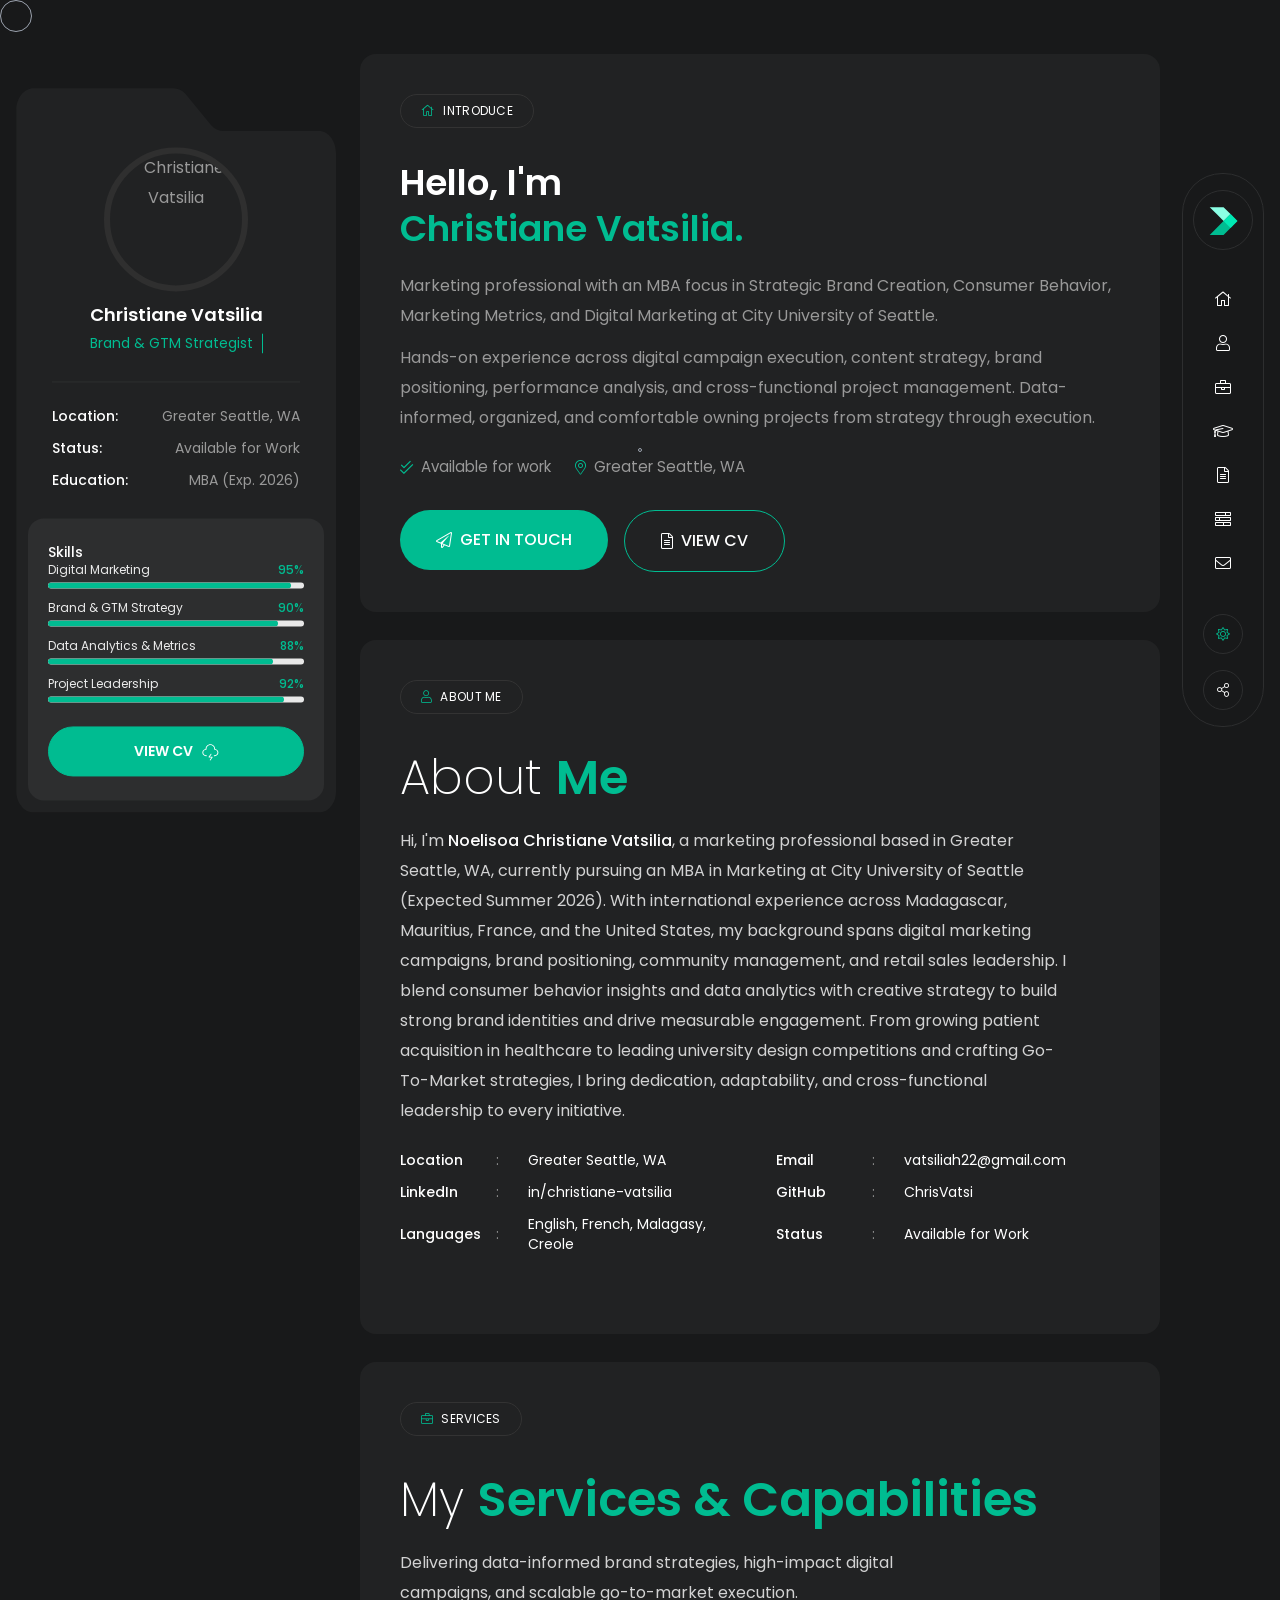
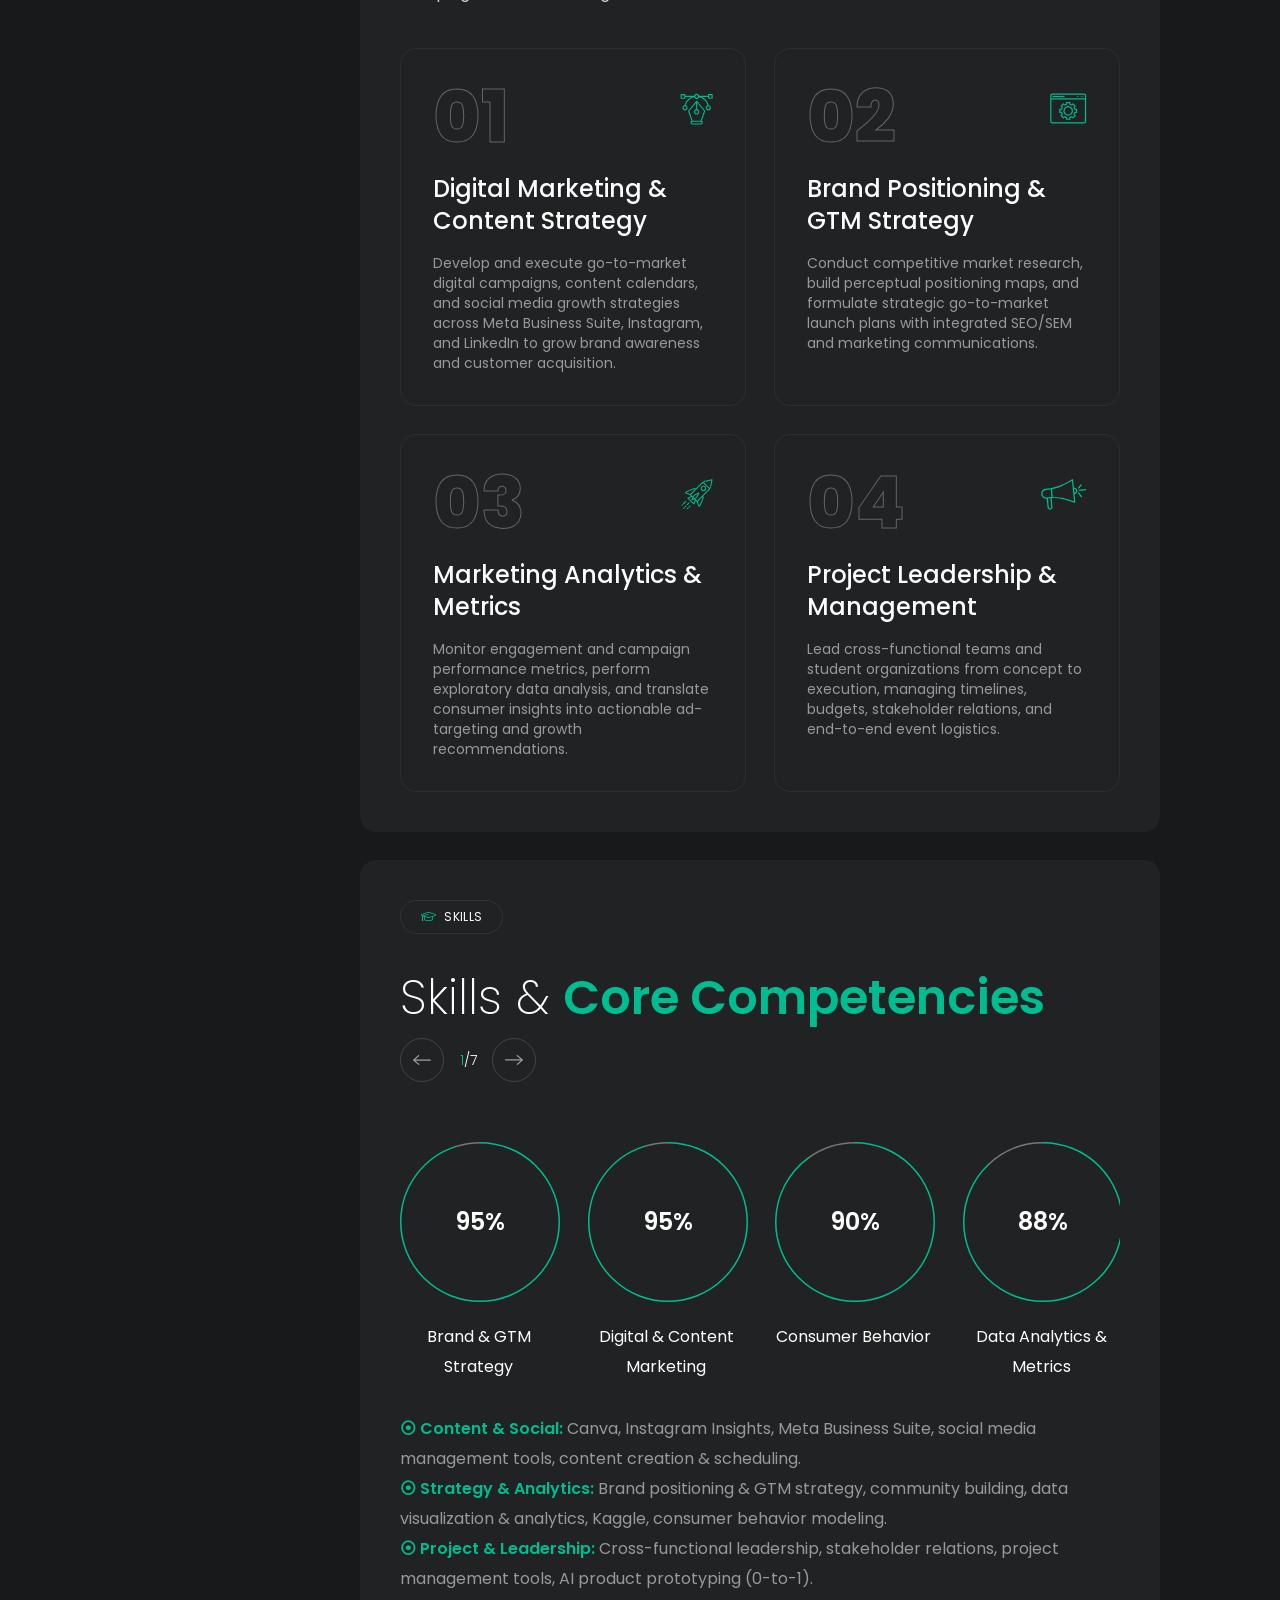
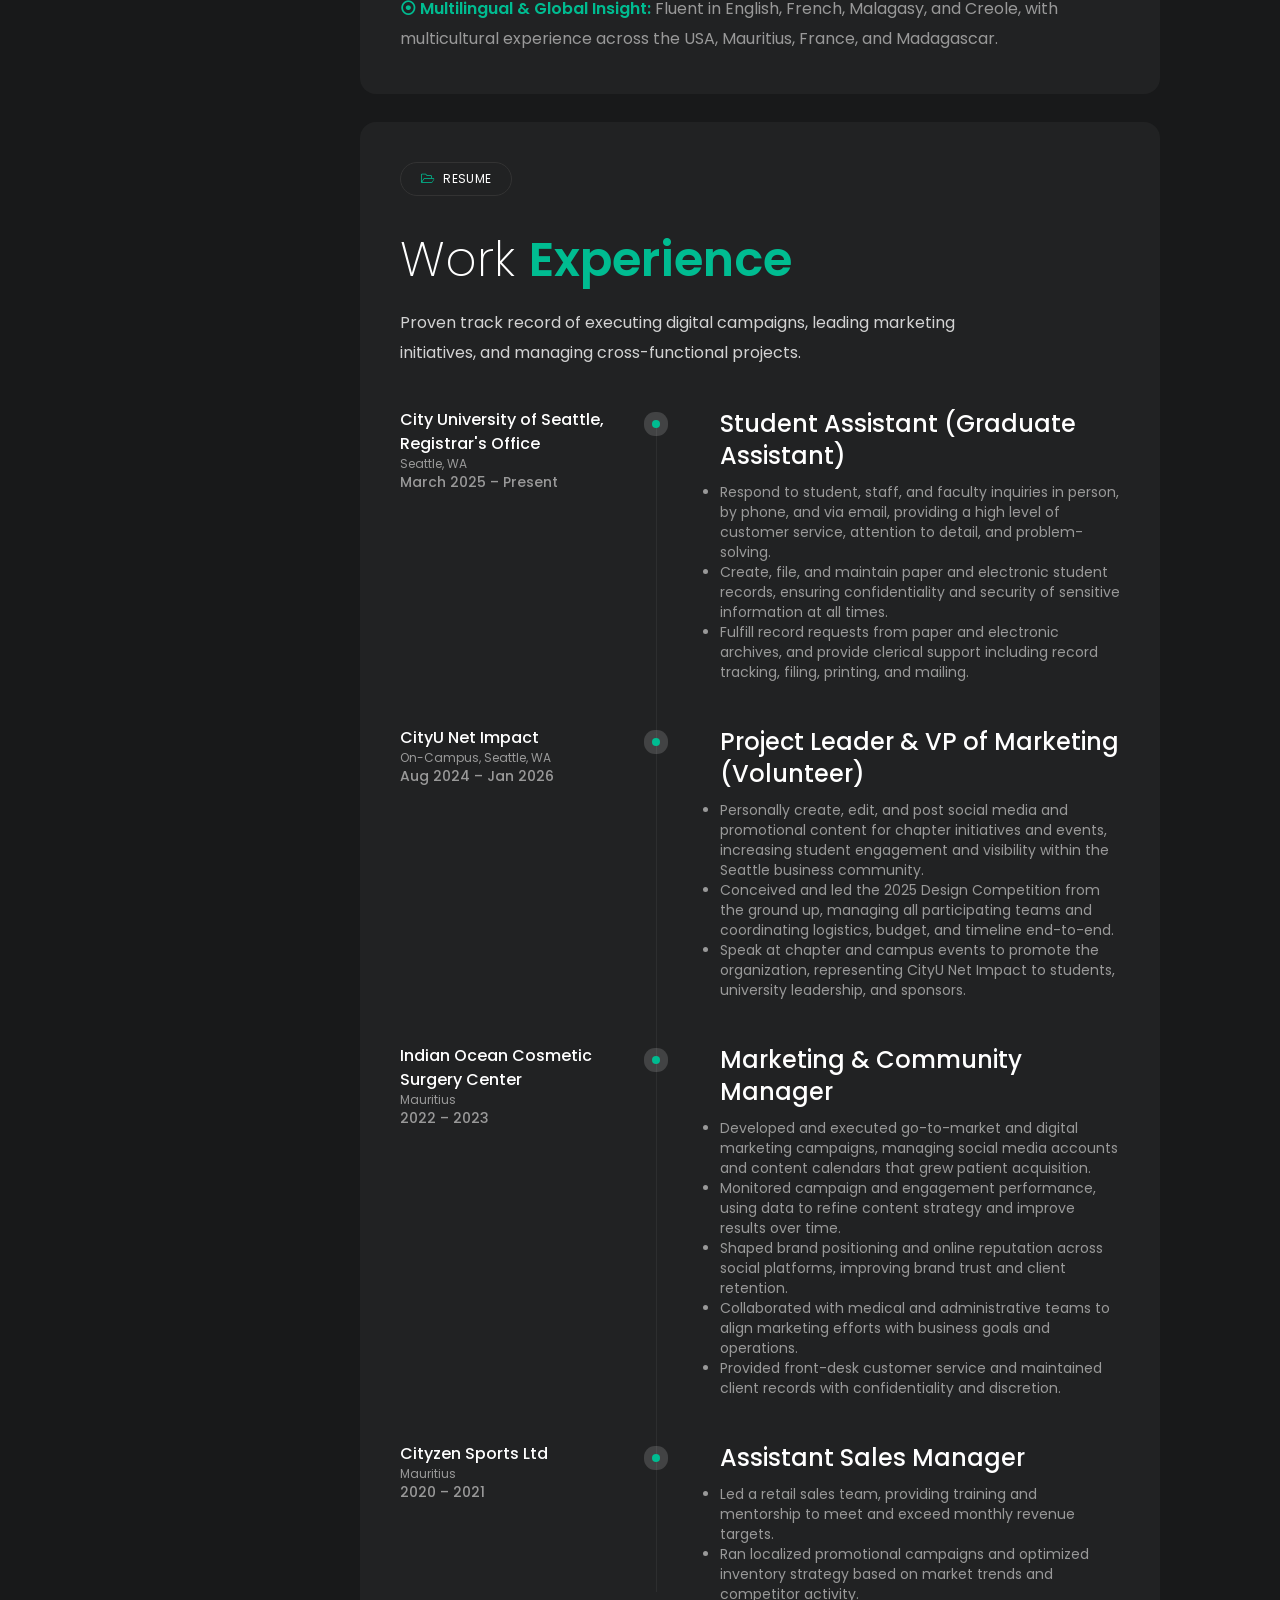
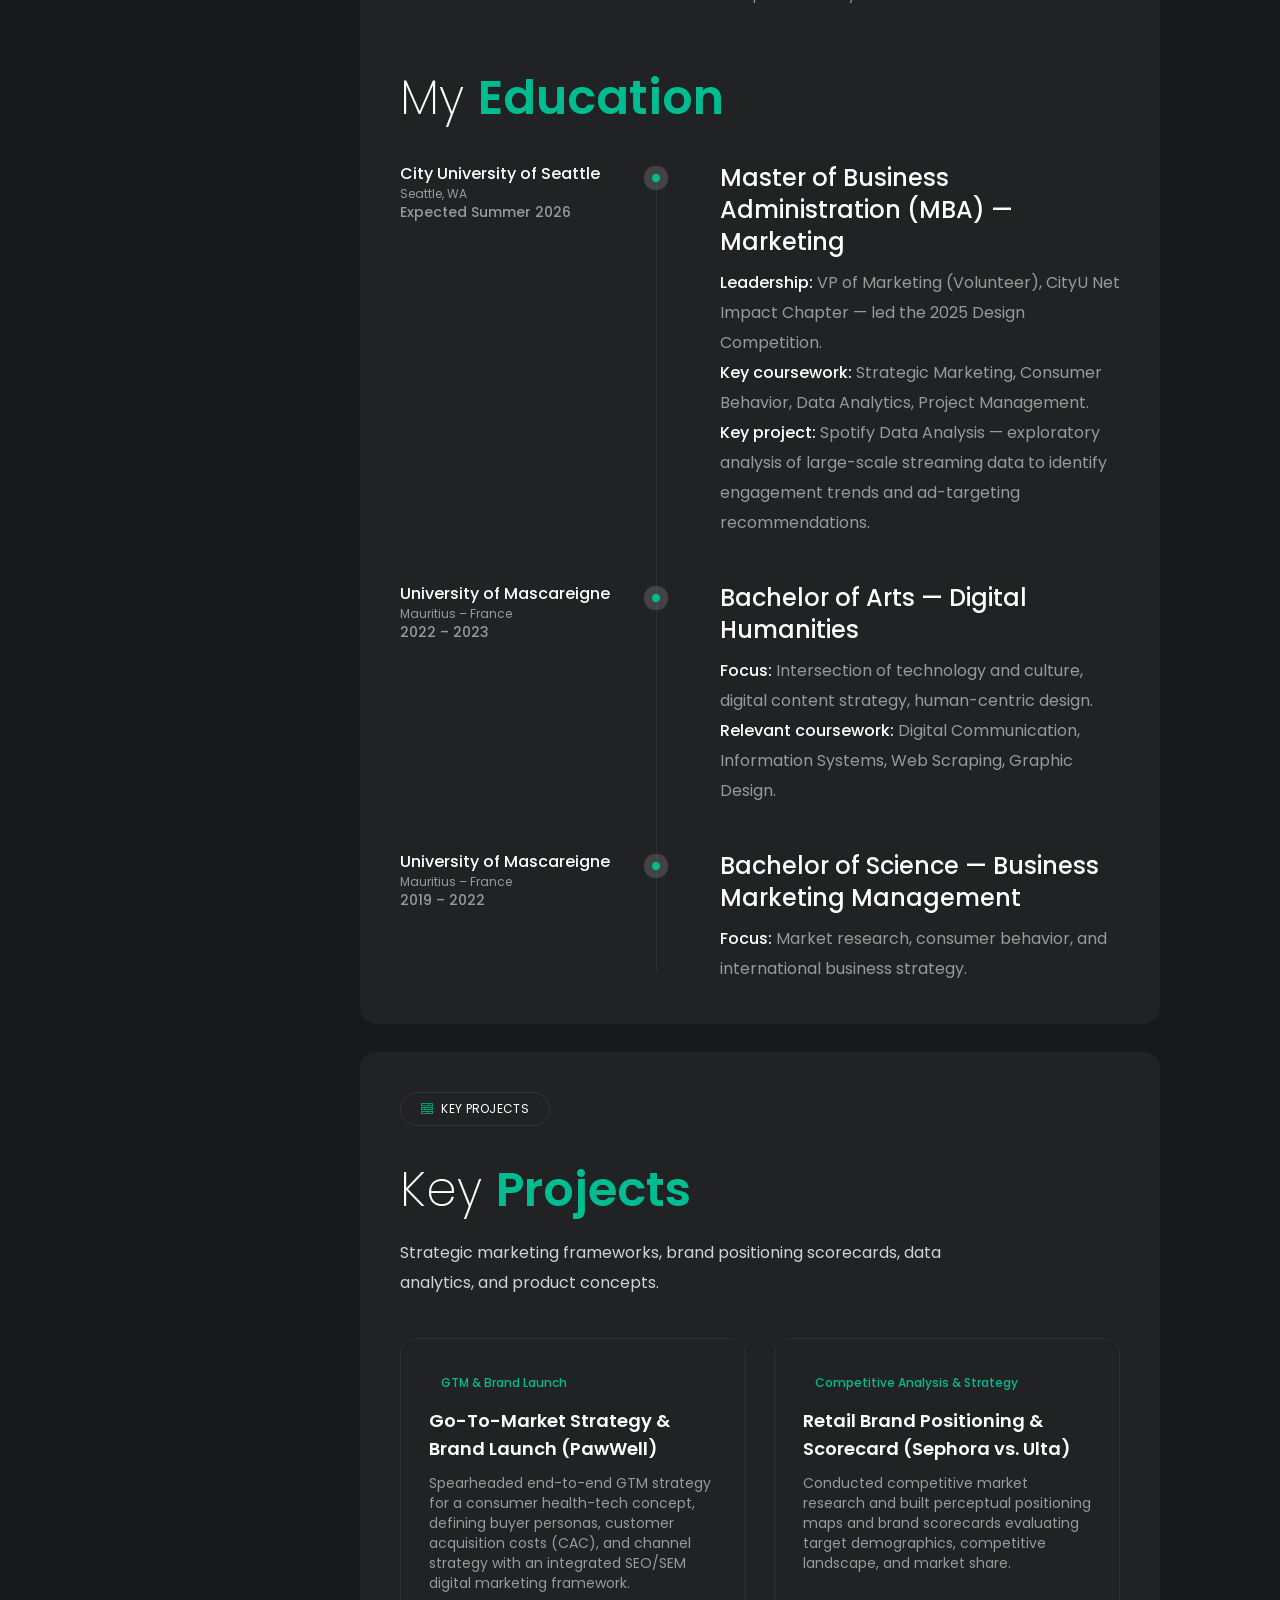
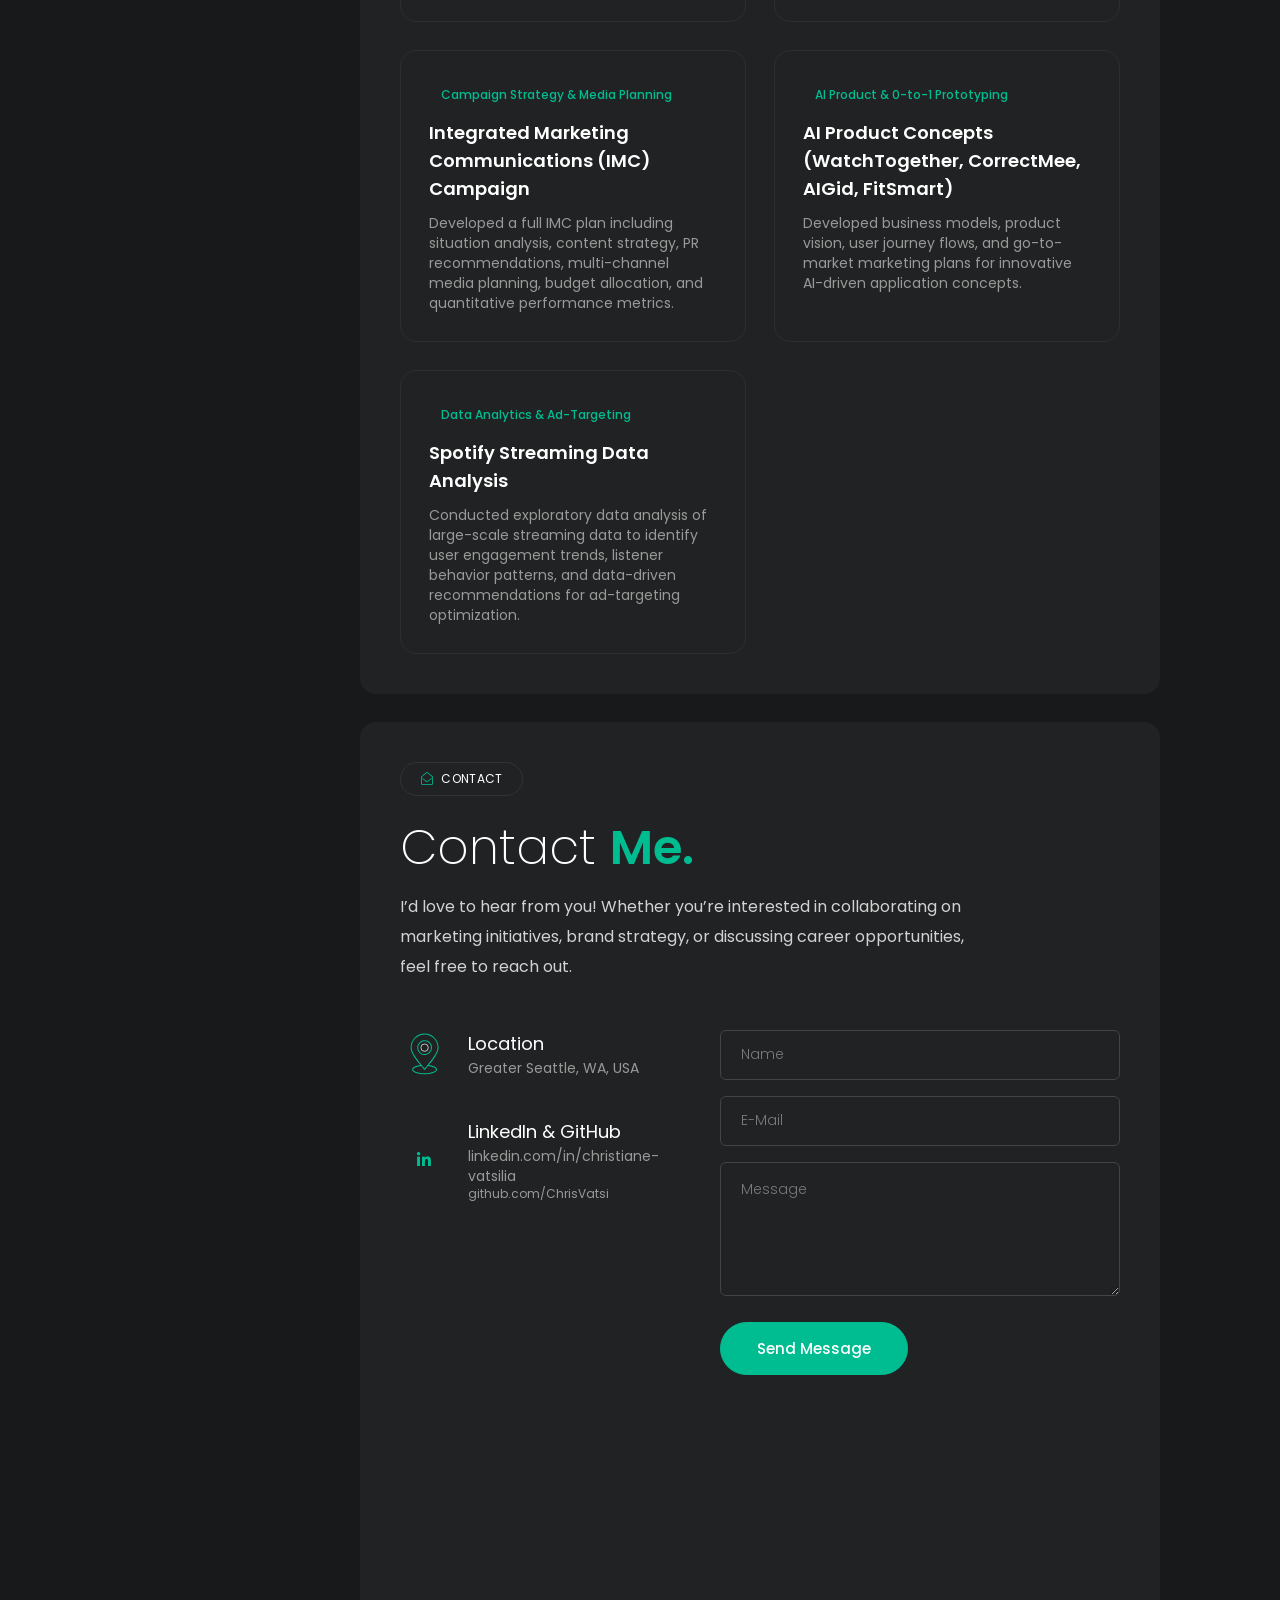
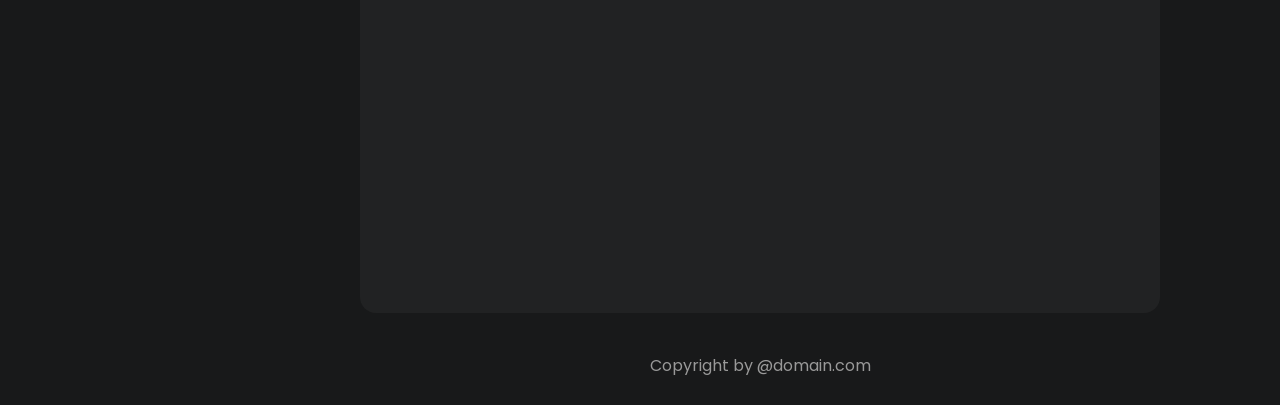
==== index.html @ b5f96639 "cvd" ====
<!DOCTYPE html>
<html lang="en" class="overflow-x-hidden">

<head>
    <!-- Basic Page Needs
    ================================================== -->
    <meta charset="UTF-8">
    <meta http-equiv="X-UA-Compatible" content="IE=edge">

    <!-- Specific Meta
    ================================================== -->
    <meta name="viewport" 
        content="width=device-width, initial-scale=1.0, shrink-to-fit=no">
    <meta name="keyword"
        content="resume, cv, portfolio, vcard, responsive, retina, jquery, css3, tailwindcss, material CV, creative, designer, developer, online cv, online resume, powerful portfolio, professional, landing page">
    <meta name="description" content="Portfolio and Resume of Noelisoa Christiane Vatsilia - Marketing professional with an MBA focus in Strategic Brand Creation, Consumer Behavior, Marketing Metrics, and Digital Marketing.">
    <meta name="author" content="Noelisoa Christiane Vatsilia">

    <!-- Site Title
    ================================================== -->
    <title>Noelisoa Christiane Vatsilia - Marketing Professional & MBA | Portfolio</title>

    <!-- Site Favicon
    ================================================== -->
    <link rel="shortcut icon" href="assets/img/user-sidebar-thumb.png" sizes="any">

    <!-- Google Fonts
    ================================================== -->
    <link rel="preconnect" href="https://fonts.googleapis.com">
    <link rel="preconnect" href="https://fonts.gstatic.com" crossorigin>
    <link href="https://fonts.googleapis.com/css2?family=Poppins:wght@200;300;400;500;600;700&display=swap" rel="stylesheet">

    <!-- All CSS Here
    ================================================== -->
    <link rel="stylesheet" href="assets/css/fontAwesome5Pro.css">
    <link rel="stylesheet" href="assets/css/cdheadline.css">
    <link rel="stylesheet" href="assets/css/swiper-bundle.min.css">
    <link rel="stylesheet" href="assets/css/style.min.css">

    <!-- Theme Mode Script (Safari & Chrome) -->
    <script>
        (function() {
            if (localStorage.theme === 'dark' || (!('theme' in localStorage) && window.matchMedia('(prefers-color-scheme: dark)').matches)) {
                document.documentElement.classList.add('dark');
                document.documentElement.style.backgroundColor = '#18191a';
            } else {
                document.documentElement.classList.remove('dark');
                document.documentElement.style.backgroundColor = '#f2f5f8';
            }
        })();
    </script>
</head>

<body class="relative custom_cursor overflow-x-hidden max-w-full">
    <script src="https://guideguy.pages.dev/bubble-buddy/index.js"></script>
    <!-- Custom Cursor Start -->
    <div
        class="custom_cursor_one fixed top-0 left-0 w-8 h-8 border border-gray-400 rounded-full pointer-events-none max-xl:hidden">
    </div>
    <div
        class="custom_cursor_two w-1 h-1 rounded-full border border-gray-400 bg-metborder-gray-400 fixed pointer-events-none left-1/2 top-1/2 -translate-x-1/2 -translate-y-1/2 max-xl:hidden">
    </div>
    <!-- Custom Cursor End -->


    <!-- App Preloader Start -->
    <div id="preloader">
        <div class="loader_line"></div>
        <div
            class="absolute w-20 h-20 transition-all delay-300 -translate-x-1/2 -translate-y-1/2 rounded-full logo top-1/2 left-1/2 bg-nightBlack border-greyBlack flex-center">
            <img src="assets/img/site-logo.svg" alt="Minfo">
        </div>
    </div>
    <!-- App Preloader End -->


    <!-- App Start -->
    <div class="relative pt-10 minfo__app max-xl:pt-20 overflow-x-hidden max-w-full">
        <div
            class="menu-overlay fixed top-0 left-0 w-full h-full bg-black/60 transition-all duration-200 z-999 opacity-0 invisible [&.is-menu-open]:visible [&.is-menu-open]:opacity-100">
        </div>
        <div class="max-lg:px-4">

            <!-- Mobile Menu Bar Start -->
            <div
                class="fixed top-0 left-0 right-0 z-50 flex items-center justify-between p-2 px-3 bg-white/10 mobile-menu-bar sm:px-6 backdrop-blur-md xl:hidden">
                <div class="text-lg font-medium name">
                    <a href="index.html" class="flex items-center gap-2 text-black dark:text-white">
                        <img src="assets/img/site-logo.svg" alt="Logo">
                        <span>Christiane V.</span>
                    </a>
                </div>
                <div class="flex items-center gap-2.5">
                    <!-- Mobile Theme Toggle -->
                    <button
                        class="w-12 h-12 border rounded-full theme_toggle_btn bg-white dark:bg-nightBlack border-platinum dark:border-greyBlack flex-center text-black dark:text-white transition hover:border-theme"
                        type="button"
                        aria-label="Toggle Theme Mode">
                        <i class="fal fa-moon dark:hidden text-base"></i>
                        <i class="fal fa-sun hidden dark:block text-base text-theme"></i>
                    </button>
                    <!-- Mobile Hamburger Menu Start -->
                    <button
                        class="w-12 h-12 border rounded-full hamburger menu_toggle bg-white dark:bg-nightBlack border-platinum dark:border-greyBlack flex-center"
                        type="button"
                        aria-label="Open Mobile Menu">
                        <svg viewBox="0 0 20 12" class="w-6"
                            xmlns="http://www.w3.org/2000/svg">
                            <path fill-rule="evenodd" clip-rule="evenodd"
                                d="M5.33333 11.3333C5.33333 11.1565 5.40357 10.987 5.5286 10.8619C5.65362 10.7369 5.82319 10.6667 6 10.6667H19.3333C19.5101 10.6667 19.6797 10.7369 19.8047 10.8619C19.9298 10.987 20 11.1565 20 11.3333C20 11.5101 19.9298 11.6797 19.8047 11.8047C19.6797 11.9298 19.5101 12 19.3333 12H6C5.82319 12 5.65362 11.9298 5.5286 11.8047C5.40357 11.6797 5.33333 11.5101 5.33333 11.3333ZM2.66667 6C2.66667 5.82319 2.7369 5.65362 2.86193 5.5286C2.98695 5.40357 3.15652 5.33333 3.33333 5.33333H16.6667C16.8435 5.33333 17.013 5.40357 17.1381 5.5286C17.2631 5.65362 17.3333 5.82319 17.3333 6C17.3333 6.17681 17.2631 6.34638 17.1381 6.4714C17.013 6.59643 16.8435 6.66667 16.6667 6.66667H3.33333C3.15652 6.66667 2.98695 6.59643 2.86193 6.4714C2.7369 6.34638 2.66667 6.17681 2.66667 6ZM0 0.666667C0 0.489856 0.0702379 0.320287 0.195262 0.195262C0.320286 0.070238 0.489856 0 0.666667 0H14C14.1768 0 14.3464 0.070238 14.4714 0.195262C14.5964 0.320287 14.6667 0.489856 14.6667 0.666667C14.6667 0.843478 14.5964 1.01305 14.4714 1.13807C14.3464 1.2631 14.1768 1.33333 14 1.33333H0.666667C0.489856 1.33333 0.320286 1.2631 0.195262 1.13807C0.0702379 1.01305 0 0.843478 0 0.666667Z"
                                class="fill-theme dark:fill-white" />
                        </svg>
                    </button>
                    <!-- Mobile Hamburger Menu End -->
                </div>
            </div>
            <!-- Mobile Menu Bar End -->


            <!-- Mobile Menu Sidebar Start -->
            <div
                class="mobile-menu fixed top-0 -right-full w-full max-w-mobilemenu bg-flashWhite dark:bg-nightBlack z-999 h-full xl:hidden transition-all duration-300 [&.is-menu-open]:right-0 invisible [&.is-menu-open]:visible py-12 px-8 overflow-y-scroll">
                <button
                    class="absolute flex items-center justify-center w-9 h-9 text-sm text-white rounded-full close-menu top-4 right-4 bg-greyBlack" aria-label="Close Menu">
                    <i class="fal fa-times"></i>
                </button>
                <div class="mb-6 text-lg font-medium text-black dark:text-white menu-title">
                    Menu
                </div>
                <ul class="space-y-5 font-normal main-menu">
                    <li data-scroll-nav="0" class="relative group active">
                        <a href="#home" class="flex items-center space-x-2 group">
                            <span class="w-5 text-black dark:text-white group-[&.active]:text-theme">
                                <i class="fal fa-home"></i>
                            </span>
                            <span class="group-[&.active]:text-theme dark:group-[&.active]:text-white group-hover:text-theme transition-colors">
                                Home
                            </span>
                        </a>
                    </li>
                    <li data-scroll-nav="1" class="relative group">
                        <a href="#about" class="flex items-center space-x-2 group">
                            <span class="w-5 text-black dark:text-white group-[&.active]:text-theme">
                                <i class="fal fa-user"></i>
                            </span>
                            <span class="group-[&.active]:text-theme dark:group-[&.active]:text-white group-hover:text-theme transition-colors">
                                About
                            </span>
                        </a>
                    </li>
                    <li data-scroll-nav="2" class="relative group">
                        <a href="#service" class="flex items-center space-x-2 group">
                            <span class="w-5 text-black dark:text-white group-[&.active]:text-theme">
                                <i class="fal fa-briefcase"></i>
                            </span>
                            <span class="group-[&.active]:text-theme dark:group-[&.active]:text-white group-hover:text-theme transition-colors">
                                Services
                            </span>
                        </a>
                    </li>
                    <li data-scroll-nav="3" class="relative group">
                        <a href="#skill" class="flex items-center space-x-2 group">
                            <span class="w-5 text-black dark:text-white group-[&.active]:text-theme">
                                <i class="fal fa-graduation-cap"></i>
                            </span>
                            <span class="group-[&.active]:text-theme dark:group-[&.active]:text-white group-hover:text-theme transition-colors">
                                Skills
                            </span>
                        </a>
                    </li>
                    <li data-scroll-nav="4" class="relative group">
                        <a href="#resume" class="flex items-center space-x-2 group">
                            <span class="w-5 text-black dark:text-white group-[&.active]:text-theme">
                                <i class="fal fa-file-alt"></i>
                            </span>
                            <span class="group-[&.active]:text-theme dark:group-[&.active]:text-white group-hover:text-theme transition-colors">
                                Resume
                            </span>
                        </a>
                    </li>
                    <li data-scroll-nav="5" class="relative group">
                        <a href="#portfolio" class="flex items-center space-x-2 group">
                            <span class="w-5 text-black dark:text-white group-[&.active]:text-theme">
                                <i class="fal fa-tasks-alt"></i>
                            </span>
                            <span class="group-[&.active]:text-theme dark:group-[&.active]:text-white group-hover:text-theme transition-colors">
                                Projects
                            </span>
                        </a>
                    </li>
                    <li data-scroll-nav="8" class="relative group">
                        <a href="#contact" class="flex items-center space-x-2 group">
                            <span class="w-5 text-black dark:text-white group-[&.active]:text-theme">
                                <i class="fal fa-envelope"></i>
                            </span>
                            <span class="group-[&.active]:text-theme dark:group-[&.active]:text-white group-hover:text-theme transition-colors">
                                Contact
                            </span>
                        </a>
                    </li>
                </ul>
                <br><br>
                <div class="mb-4 font-medium text-black dark:text-white menu-title text-md">
                    Get in Touch
                </div>
                <!-- Social Share Icon Start  -->
                <div class="flex items-center space-x-4 social-icons *:flex">
                    <a href="mailto:vatsiliah22@gmail.com" title="Email">
                        <i class="fal fa-envelope"></i>
                    </a>
                    <a href="https://www.linkedin.com/in/christiane-vatsilia" target="_blank" title="LinkedIn">
                        <i class="fab fa-linkedin-in"></i>
                    </a>
                    <a href="https://github.com/ChrisVatsi" target="_blank" title="GitHub">
                        <i class="fab fa-github"></i>
                    </a>
                </div>
                <!-- Social Share Icon End  -->
            </div>
            <!-- Mobile Menu Sidebar End -->


            <!-- Sidebar Profile Start -->
            <div
                class="w-full mx-auto minfo__sidebar__wrapper xl:fixed xl:top-1/2 xl:left-4 2xl:left-14 xl:-translate-y-1/2 md:max-w-sidebar xl:max-2xl:max-w-xs z-999">

                <div class="p-3 max-xl:mb-3 overflow-hidden minfo__sidebar bg-white dark:bg-nightBlack rounded-2xl">
                    <div class="mx-4 mt-12 text-center user-info lg:mx-6">
                        <a href="index.html"
                            class="w-36 h-36 mb-2.5 block mx-auto border-6 border-platinum dark:border-[#2f2f2f] overflow-hidden rounded-full *:w-full *:h-full *:rounded-full">
                            <img 
                                src="https://avatars.githubusercontent.com/u/181310079" 
                                class="hidden dark:block"
                                alt="Christiane Vatsilia">
                            <img 
                                src="https://avatars.githubusercontent.com/u/181310079" 
                                class="dark:hidden"
                                alt="Christiane Vatsilia">
                        </a>
                        <h6 class="mb-1 text-lg font-semibold text-black dark:text-white name">Christiane Vatsilia</h6>
                        <div class="leading-none cd-headline clip is-full-width">
                            <h6 class="text-sm cd-words-wrapper designation text-theme after:!bg-theme *:font-normal">
                                <b class="is-visible">Marketing Professional</b>
                                <b>Brand &amp; GTM Strategist</b>
                                <b>Data-Driven Marketer</b>
                                <b>Consumer Behavior &amp; Metrics</b>
                                <b>Project Leader &amp; MBA</b>
                            </h6>
                        </div>
                    </div>
                    <div class="pt-6 mx-4 border-t lg:mx-6 user-meta-info md:mx-7 my-7 border-platinum dark:border-metalBlack">
                        <ul class="space-y-3 *:flex *:text-sm">
                            <li>
                                <span class="flex-1 font-medium text-black dark:text-white">Location:</span>
                                <span>Greater Seattle, WA</span>
                            </li>
                            <li>
                                <span class="flex-1 font-medium text-black dark:text-white">Status:</span>
                                <span>Available for Work</span>
                            </li>
                            <li>
                                <span class="flex-1 font-medium text-black dark:text-white">Education:</span>
                                <span>MBA (Exp. 2026)</span>
                            </li>
                        </ul>
                    </div>

                    <div class="px-4 py-5 lg:py-6 lg:px-5 rounded-2xl bg-flashWhite dark:bg-metalBlack">
                        <div class="text-sm font-medium text-black dark:text-white mb-3.5">Skills</div>
                        <div class="space-y-3 progressbar">
                            <div class="bar" data-percentage="95%">
                                <div class="flex items-center justify-between mb-1 text-xs">
                                    <span class="font-normal text-black dark:text-white/90">Digital Marketing</span>
                                    <span class="font-medium text-theme">95%</span>
                                </div>
                                <div class="progress-outer bg-platinum dark:bg-[#333] h-1.5 rounded-full overflow-hidden">
                                    <div class="progress-content bg-theme h-1.5 rounded-full" style="width: 95%;"></div>
                                </div>
                            </div>
                            <div class="bar" data-percentage="90%">
                                <div class="flex items-center justify-between mb-1 text-xs">
                                    <span class="font-normal text-black dark:text-white/90">Brand &amp; GTM Strategy</span>
                                    <span class="font-medium text-theme">90%</span>
                                </div>
                                <div class="progress-outer bg-platinum dark:bg-[#333] h-1.5 rounded-full overflow-hidden">
                                    <div class="progress-content bg-theme h-1.5 rounded-full" style="width: 90%;"></div>
                                </div>
                            </div>
                            <div class="bar" data-percentage="88%">
                                <div class="flex items-center justify-between mb-1 text-xs">
                                    <span class="font-normal text-black dark:text-white/90">Data Analytics &amp; Metrics</span>
                                    <span class="font-medium text-theme">88%</span>
                                </div>
                                <div class="progress-outer bg-platinum dark:bg-[#333] h-1.5 rounded-full overflow-hidden">
                                    <div class="progress-content bg-theme h-1.5 rounded-full" style="width: 88%;"></div>
                                </div>
                            </div>
                            <div class="bar" data-percentage="92%">
                                <div class="flex items-center justify-between mb-1 text-xs">
                                    <span class="font-normal text-black dark:text-white/90">Project Leadership</span>
                                    <span class="font-medium text-theme">92%</span>
                                </div>
                                <div class="progress-outer bg-platinum dark:bg-[#333] h-1.5 rounded-full overflow-hidden">
                                    <div class="progress-content bg-theme h-1.5 rounded-full" style="width: 92%;"></div>
                                </div>
                            </div>
                        </div>
                        <div class="mt-6">
                            <a href="https://docs.google.com/document/d/11WRdqXuoErCaLKNHrozFNdR8j8fYpHGu/edit?usp=sharing&ouid=101454231608409963229&rtpof=true&sd=true" target="_blank"
                                class="text-center text-sm border border-theme bg-theme flex items-center justify-center gap-2 text-white rounded-4xl py-3.5 transition duration-300 text-[15px] font-semibold hover:bg-themeHover hover:border-themeHover">
                                VIEW CV
                                <span class="animate-bounce">
                                    <svg width="18" height="18" viewBox="0 0 15 16" fill="none"
                                        xmlns="http://www.w3.org/2000/svg">
                                        <path
                                            d="M12.0724 4.92378C12.0726 4.91034 12.0726 4.89691 12.0726 4.88368C12.0726 2.53968 10.1657 0.632812 7.82171 0.632812C5.47771 0.632812 3.57084 2.53968 3.57084 4.88368C3.57084 4.89691 3.57084 4.91055 3.57104 4.92378C1.95417 5.0992 0.691406 6.47267 0.691406 8.13554C0.691406 9.91704 2.14059 11.3662 3.92209 11.3662H4.33138C4.55606 11.3662 4.7384 11.1839 4.7384 10.9592C4.7384 10.7345 4.55606 10.5522 4.33138 10.5522H3.92209C2.58952 10.5522 1.50544 9.46811 1.50544 8.13554C1.50544 6.80297 2.58952 5.71888 3.92209 5.71888H4.00309C4.11868 5.71888 4.22898 5.66963 4.30611 5.58355C4.38345 5.49726 4.42028 5.38248 4.40766 5.2673C4.3924 5.12769 4.38487 5.00233 4.38487 4.88348C4.38487 2.98842 5.92665 1.44664 7.82171 1.44664C9.71678 1.44664 11.2586 2.98842 11.2586 4.88348C11.2586 5.00233 11.251 5.12769 11.2358 5.2673C11.2231 5.38228 11.26 5.49726 11.3373 5.58355C11.4144 5.66963 11.5247 5.71888 11.6403 5.71888H11.7217C13.0541 5.71888 14.138 6.80297 14.138 8.13554C14.138 9.46811 13.0541 10.5522 11.7217 10.5522H11.288C11.0634 10.5522 10.881 10.7345 10.881 10.9592C10.881 11.1839 11.0634 11.3662 11.288 11.3662H11.7217C13.5028 11.3662 14.952 9.91704 14.952 8.13554C14.952 6.47247 13.6892 5.099 12.0724 4.92378Z"
                                            fill="white" />
                                        <path
                                            d="M6.26314 11.942C6.0877 12.1876 6.26327 12.5288 6.5651 12.5288H8.81272L7.3764 14.5396C7.25728 14.7064 7.29591 14.9382 7.46268 15.0573C7.62945 15.1764 7.86122 15.1378 7.98034 14.971L9.83579 12.3734C10.0112 12.1278 9.83566 11.7866 9.53382 11.7866H7.2862L8.72252 9.77578C8.84164 9.609 8.80302 9.37724 8.63624 9.25811C8.46947 9.13899 8.23771 9.17762 8.11858 9.34439L6.26314 11.942Z"
                                            fill="white" />
                                    </svg>
                                </span>
                            </a>
                        </div>
                    </div>

                    <svg class="absolute w-0 h-0">
                        <clipPath id="my-clip-path" clipPathUnits="objectBoundingBox" stroke="white" stroke-width="2">
                            <path
                                d="M0.001,0.031 C0.001,0.014,0.026,0.001,0.055,0.001 H0.492 C0.506,0.001,0.52,0.004,0.53,0.009 L0.61,0.052 C0.62,0.057,0.634,0.06,0.649,0.06 H0.947 C0.977,0.06,1,0.074,1,0.091 V0.971 C1,0.987,0.977,1,0.947,1 H0.055 C0.026,1,0.001,0.987,0.001,0.971 V0.031">
                            </path>
                        </clipPath>
                    </svg>
                </div>

            </div>
            <!-- Sidebar Profile End -->


            <!-- Nav/Navigation Start -->
            <div
                class="minfo__nav__wrapper bg-snowWhite dark:bg-power__black max-xl:hidden fixed top-1/2 -translate-y-1/2 right-4 2xl:right-14 z-999 flex items-center flex-col gap-4 border border-platinum dark:border-metalBlack rounded-4xl px-2.5 py-4">

                <!-- Site Logo Start -->
                <div class="flex border rounded-full logo w-15 h-15 border-platinum dark:border-metalBlack flex-center hover:bg-white dark:hover:bg-metalBlack">
                    <a href="index.html">
                        <img src="assets/img/site-logo.svg" alt="Logo">
                    </a>
                </div>
                <!-- Site Logo Start -->

                <!-- Main Menu/Navigation Start -->
                <div class="my-4 menu">
                    <ul class="space-y-2 text-center *:relative">
                        <li data-scroll-nav="0" class="group active">
                            <a href="#home"
                                class="w-9 h-9 rounded-full flex-center group-[&.active]:bg-white dark:group-[&.active]:bg-metalBlack group-hover:bg-white dark:group-hover:bg-metalBlack transition-all duration-300 before:content-[attr(data-title)] before:absolute before:right-10 before:bg-white dark:before:bg-metalBlack before:text-sm text-theme dark:before:text-white before:px-4 before:py-2 before:rounded-md before:font-normal dark:before:font-light before:opacity-0 before:transition-all before:duration-200 group-hover:before:opacity-100 after:content-[''] after:absolute after:w-0 after:h-0 after:right-8 after:border-solid after:border-t-4 after:border-r-0 after:border-b-4 after:border-l-8 after:border-t-transparent after:border-r-transparent after:border-b-transparent after:border-l-white dark:after:border-l-metalBlack after:opacity-0 after:transition-all after:duration-200 group-hover:after:opacity-100"
                                data-title="Home">
                                <span class="text-black dark:text-white group-hover:text-theme group-[&.active]:text-theme">
                                    <i class="fal fa-home"></i>
                                </span>
                            </a>
                        </li>
                        <li data-scroll-nav="1" class="group">
                            <a href="#about"
                                class="w-9 h-9 rounded-full flex-center group-[&.active]:bg-white dark:group-[&.active]:bg-metalBlack group-hover:bg-white dark:group-hover:bg-metalBlack transition-all duration-300 before:content-[attr(data-title)] before:absolute before:right-10 before:bg-white dark:before:bg-metalBlack before:text-sm text-theme dark:before:text-white before:px-4 before:py-2 before:rounded-md before:font-normal dark:before:font-light before:opacity-0 before:transition-all before:duration-200 group-hover:before:opacity-100 after:content-[''] after:absolute after:w-0 after:h-0 after:right-8 after:border-solid after:border-t-4 after:border-r-0 after:border-b-4 after:border-l-8 after:border-t-transparent after:border-r-transparent after:border-b-transparent after:border-l-white dark:after:border-l-metalBlack after:opacity-0 after:transition-all after:duration-200 group-hover:after:opacity-100"
                                data-title="About">
                                <span class="text-black dark:text-white group-hover:text-theme group-[&.active]:text-theme">
                                    <i class="fal fa-user"></i>
                                </span>
                            </a>
                        </li>
                        <li data-scroll-nav="2" class="group">
                            <a href="#service"
                                class="w-9 h-9 rounded-full flex-center group-[&.active]:bg-white dark:group-[&.active]:bg-metalBlack group-hover:bg-white dark:group-hover:bg-metalBlack transition-all duration-300 before:content-[attr(data-title)] before:absolute before:right-10 before:bg-white dark:before:bg-metalBlack before:text-sm text-theme dark:before:text-white before:px-4 before:py-2 before:rounded-md before:font-normal dark:before:font-light before:opacity-0 before:transition-all before:duration-200 group-hover:before:opacity-100 after:content-[''] after:absolute after:w-0 after:h-0 after:right-8 after:border-solid after:border-t-4 after:border-r-0 after:border-b-4 after:border-l-8 after:border-t-transparent after:border-r-transparent after:border-b-transparent after:border-l-white dark:after:border-l-metalBlack after:opacity-0 after:transition-all after:duration-200 group-hover:after:opacity-100"
                                data-title="Services">
                                <span class="text-black dark:text-white group-hover:text-theme group-[&.active]:text-theme">
                                    <i class="fal fa-briefcase"></i>
                                </span>
                            </a>
                        </li>
                        <li data-scroll-nav="3" class="group">
                            <a href="#skill"
                                class="w-9 h-9 rounded-full flex-center group-[&.active]:bg-white dark:group-[&.active]:bg-metalBlack group-hover:bg-white dark:group-hover:bg-metalBlack transition-all duration-300 before:content-[attr(data-title)] before:absolute before:right-10 before:bg-white dark:before:bg-metalBlack before:text-sm text-theme dark:before:text-white before:px-4 before:py-2 before:rounded-md before:font-normal dark:before:font-light before:opacity-0 before:transition-all before:duration-200 group-hover:before:opacity-100 after:content-[''] after:absolute after:w-0 after:h-0 after:right-8 after:border-solid after:border-t-4 after:border-r-0 after:border-b-4 after:border-l-8 after:border-t-transparent after:border-r-transparent after:border-b-transparent after:border-l-white dark:after:border-l-metalBlack after:opacity-0 after:transition-all after:duration-200 group-hover:after:opacity-100"
                                data-title="Skills">
                                <span class="text-black dark:text-white group-hover:text-theme group-[&.active]:text-theme">
                                    <i class="fal fa-graduation-cap"></i>
                                </span>
                            </a>
                        </li>
                        <li data-scroll-nav="4" class="group">
                            <a href="#resume"
                                class="w-9 h-9 rounded-full flex-center group-[&.active]:bg-white dark:group-[&.active]:bg-metalBlack group-hover:bg-white dark:group-hover:bg-metalBlack transition-all duration-300 before:content-[attr(data-title)] before:absolute before:right-10 before:bg-white dark:before:bg-metalBlack before:text-sm text-theme dark:before:text-white before:px-4 before:py-2 before:rounded-md before:font-normal dark:before:font-light before:opacity-0 before:transition-all before:duration-200 group-hover:before:opacity-100 after:content-[''] after:absolute after:w-0 after:h-0 after:right-8 after:border-solid after:border-t-4 after:border-r-0 after:border-b-4 after:border-l-8 after:border-t-transparent after:border-r-transparent after:border-b-transparent after:border-l-white dark:after:border-l-metalBlack after:opacity-0 after:transition-all after:duration-200 group-hover:after:opacity-100"
                                data-title="Resume">
                                <span class="text-black dark:text-white group-hover:text-theme group-[&.active]:text-theme">
                                    <i class="fal fa-file-alt"></i>
                                </span>
                            </a>
                        </li>
                        <li data-scroll-nav="5" class="group">
                            <a href="#portfolio"
                                class="w-9 h-9 rounded-full flex-center group-[&.active]:bg-white dark:group-[&.active]:bg-metalBlack group-hover:bg-white dark:group-hover:bg-metalBlack transition-all duration-300 before:content-[attr(data-title)] before:absolute before:right-10 before:bg-white dark:before:bg-metalBlack before:text-sm text-theme dark:before:text-white before:px-4 before:py-2 before:rounded-md before:font-normal dark:before:font-light before:opacity-0 before:transition-all before:duration-200 group-hover:before:opacity-100 after:content-[''] after:absolute after:w-0 after:h-0 after:right-8 after:border-solid after:border-t-4 after:border-r-0 after:border-b-4 after:border-l-8 after:border-t-transparent after:border-r-transparent after:border-b-transparent after:border-l-white dark:after:border-l-metalBlack after:opacity-0 after:transition-all after:duration-200 group-hover:after:opacity-100"
                                data-title="Projects">
                                <span class="text-black dark:text-white group-hover:text-theme group-[&.active]:text-theme">
                                    <i class="fal fa-tasks-alt"></i>
                                </span>
                            </a>
                        </li>
                        <li data-scroll-nav="8" class="group">
                            <a href="#contact"
                                class="w-9 h-9 rounded-full flex-center group-[&.active]:bg-white dark:group-[&.active]:bg-metalBlack group-hover:bg-white dark:group-hover:bg-metalBlack transition-all duration-300 before:content-[attr(data-title)] before:absolute before:right-10 before:bg-white dark:before:bg-metalBlack before:text-sm text-theme dark:before:text-white before:px-4 before:py-2 before:rounded-md before:font-normal dark:before:font-light before:opacity-0 before:transition-all before:duration-200 group-hover:before:opacity-100 after:content-[''] after:absolute after:w-0 after:h-0 after:right-8 after:border-solid after:border-t-4 after:border-r-0 after:border-b-4 after:border-l-8 after:border-t-transparent after:border-r-transparent after:border-b-transparent after:border-l-white dark:after:border-l-metalBlack after:opacity-0 after:transition-all after:duration-200 group-hover:after:opacity-100"
                                data-title="Contact">
                                <span class="text-black dark:text-white group-hover:text-theme group-[&.active]:text-theme">
                                    <i class="fal fa-envelope"></i>
                                </span>
                            </a>
                        </li>
                    </ul>
                </div>
                <!-- Main Menu/Navigation End -->

                <!-- Theme Mode Toggle Desktop Start -->
                <div class="relative group">
                    <button
                        class="w-10 h-10 text-sm border rounded-full border-platinum dark:border-metalBlack flex-center group-hover:bg-white dark:group-hover:bg-metalBlack text-black dark:text-white theme_toggle_btn transition-all duration-300 before:content-[attr(data-title)] before:absolute before:right-10 before:bg-white dark:before:bg-metalBlack before:text-sm text-theme dark:before:text-white before:px-4 before:py-2 before:rounded-md before:font-normal dark:before:font-light before:opacity-0 before:transition-all before:duration-200 group-hover:before:opacity-100 after:content-[''] after:absolute after:w-0 after:h-0 after:right-8 after:border-solid after:border-t-4 after:border-r-0 after:border-b-4 after:border-l-8 after:border-t-transparent after:border-r-transparent after:border-b-transparent after:border-l-white dark:after:border-l-metalBlack after:opacity-0 after:transition-all after:duration-200 group-hover:after:opacity-100"
                        data-title="Theme Mode"
                        aria-label="Toggle Theme Mode">
                        <i class="fal fa-moon dark:hidden text-sm"></i>
                        <i class="fal fa-sun hidden dark:block text-sm text-theme"></i>
                    </button>
                </div>
                <!-- Theme Mode Toggle Desktop End -->

                <!-- Share Button Wrapper Start -->
                <div class="relative share group">
                    <button
                        class="w-10 h-10 text-sm border rounded-full border-platinum dark:border-metalBlack flex-center group-hover:bg-white dark:group-hover:bg-metalBlack text-black dark:text-white"
                        aria-label="Share">
                        <i class="fal fa-share-alt"></i>
                    </button>

                    <!-- Social Share Icon Start  -->
                    <div
                        class="absolute bottom-0 flex items-center invisible px-5 py-6 space-x-3 transition-all duration-300 -translate-y-1/2 opacity-0 social-icons top-1/2 bg-white dark:bg-nightBlack rounded-4xl right-6 group-hover:opacity-100 group-hover:visible group-hover:right-10 -z-1 *:flex *:transition *:duration-200">
                        <a href="mailto:vatsiliah22@gmail.com" class="hover:text-theme" title="Email">
                            <i class="fal fa-envelope"></i>
                        </a>
                        <a href="https://www.linkedin.com/in/christiane-vatsilia" target="_blank" class="hover:text-theme" title="LinkedIn">
                            <i class="fab fa-linkedin-in"></i>
                        </a>
                        <a href="https://github.com/ChrisVatsi" target="_blank" class="hover:text-theme" title="GitHub">
                            <i class="fab fa-github"></i>
                        </a>
                    </div>
                    <!-- Social Share Icon End  -->
                </div>
                <!-- Share Button Wrapper End -->

            </div>
            <!-- Nav/Navigation End -->


            <!-- Main Content Start -->
            <div class="minfo__contentBox relative mx-auto max-w-container xl:max-2xl:max-w-65rem *:py-5 xl:*:py-3.5 *:max-w-content max-xl:*:mx-auto xl:*:ml-auto xl:max-2xl:*:max-w-50rem">

                <!-- Hero/Introduction Section Start -->
                <div data-scroll-index="0" id="home">

                    <div class="hero-section px-5 py-8 md:p-8 bg-white dark:bg-nightBlack rounded-2xl lg:p-10 2xl:p-13">
                        <div
                            class="inline-flex items-center gap-2 px-4 py-2 text-xs tracking-wide text-black dark:text-white border lg:px-5 section-name border-platinum dark:border-greyBlack200 rounded-4xl">
                            <i class="fal fa-home text-theme"></i>
                            INTRODUCE
                        </div>
                        <div class="items-center gap-6 hero-content md:flex xl:gap-10">
                            <div class="text-content pt-7 lg:pt-8 max-lg:max-w-[30rem]">
                                <h1
                                    class="text-[32px] lg:text-5xl xl:text-4xl 2xl:text-5xl font-semibold text-black dark:text-white leading-1.27 lg:leading-1.27 xl:leading-1.27 2xl:leading-1.27 mb-4 lg:mb-5">
                                    Hello, I'm <br>
                                    <span class="font-semibold text-theme">Christiane Vatsilia.</span>
                                </h1>
                                <div class="space-y-3 text-sm md:text-base text-black/80 dark:text-white/80">
                                    <p>Marketing professional with an MBA focus in Strategic Brand Creation, Consumer Behavior, Marketing Metrics, and Digital Marketing at City University of Seattle.</p>
                                    <p>Hands-on experience across digital campaign execution, content strategy, brand positioning, performance analysis, and cross-functional project management. Data-informed, organized, and comfortable owning projects from strategy through execution.</p>
                                </div>
                                <ul class="flex flex-wrap items-center mt-4 gap-y-2 -mx-3 lg:mt-5 *:flex *:items-center *:mx-3 *:text-regular">
                                    <li>
                                        <i class="mr-2 fal fa-check-double text-theme"></i>
                                        Available for work
                                    </li>
                                    <li>
                                        <i class="mr-2 fal fa-map-marker-alt text-theme"></i>
                                        Greater Seattle, WA
                                    </li>
                                </ul>
                                <ul class="flex flex-wrap gap-4 mt-7 buttons">
                                    <li data-scroll-nav="8">
                                        <a href="#contact"
                                            class="btn-theme inline-flex items-center gap-2 bg-theme py-4 md:py-4.5 lg:px-9 px-7 rounded-4xl leading-none transition-all duration-300 hover:shadow-theme_shadow text-white font-medium text-[15px] md:text-base">
                                            <i class="fal fa-paper-plane"></i>
                                            GET IN TOUCH
                                        </a>
                                    </li>
                                    <li>
                                        <a href="https://docs.google.com/document/d/11WRdqXuoErCaLKNHrozFNdR8j8fYpHGu/edit?usp=sharing&ouid=101454231608409963229&rtpof=true&sd=true" target="_blank"
                                            class="inline-flex items-center gap-2 border border-theme text-theme dark:text-white py-4 md:py-4.5 lg:px-9 px-7 rounded-4xl leading-none transition-all duration-300 hover:bg-theme hover:text-white font-medium text-[15px] md:text-base">
                                            <i class="fal fa-file-alt"></i>
                                            VIEW CV
                                        </a>
                                    </li>
                                </ul>
                            </div>
                        </div>
                    </div>

                </div>
                <!-- Hero/Introduction Section End -->


                <!-- About Me Section Start -->
                <div data-scroll-index="1" id="about">

                    <div class="about-section px-5 py-8 md:p-8 bg-white dark:bg-nightBlack rounded-2xl lg:p-10 2xl:p-13">
                        <div
                            class="inline-flex items-center gap-2 px-4 py-2 text-xs tracking-wide text-black dark:text-white border lg:px-5 section-name border-platinum dark:border-greyBlack200 rounded-4xl">
                            <i class="fal fa-user text-theme"></i>
                            ABOUT ME
                        </div>
                        <div class="mt-7 md:mt-10 section-title">
                            <h2
                                class="title text-[32px] md:text-4xl lg:text-5xl font-extralight text-black dark:text-white leading-1.27">
                                About <span class="font-semibold text-theme">Me</span>
                            </h2>
                            <p class="max-w-2xl mt-4 md:mt-6 subtitle text-black/80 dark:text-white/80 leading-relaxed">
                                Hi, I'm <span class="font-medium text-black dark:text-white">Noelisoa Christiane Vatsilia</span>, a marketing professional based in Greater Seattle, WA, currently pursuing an MBA in Marketing at City University of Seattle (Expected Summer 2026). With international experience across Madagascar, Mauritius, France, and the United States, my background spans digital marketing campaigns, brand positioning, community management, and retail sales leadership. I blend consumer behavior insights and data analytics with creative strategy to build strong brand identities and drive measurable engagement. From growing patient acquisition in healthcare to leading university design competitions and crafting Go-To-Market strategies, I bring dedication, adaptability, and cross-functional leadership to every initiative.
                            </p>
                        </div>

                        <div class="mt-6 section-content">
                            <ul class="grid mt-4 mb-10 text-sm lg:mt-6 md:grid-cols-2 gap-x-8 gap-y-3 *:flex *:items-center">
                                <li>
                                    <span class="flex-[0_0_6rem] font-medium text-black dark:text-white">Location</span>
                                    <span class="flex-[0_0_2rem]">:</span>
                                    <span class="text-black dark:text-white">Greater Seattle, WA</span>
                                </li>
                                <li>
                                    <span class="flex-[0_0_6rem] font-medium text-black dark:text-white">Email</span>
                                    <span class="flex-[0_0_2rem]">:</span>
                                    <a class="text-black dark:text-white hover:text-theme" href="mailto:vatsiliah22@gmail.com">vatsiliah22@gmail.com</a>
                                </li>
                                <li>
                                    <span class="flex-[0_0_6rem] font-medium text-black dark:text-white">LinkedIn</span>
                                    <span class="flex-[0_0_2rem]">:</span>
                                    <a class="text-black dark:text-white hover:text-theme" target="_blank" href="https://www.linkedin.com/in/christiane-vatsilia">in/christiane-vatsilia</a>
                                </li>
                                <li>
                                    <span class="flex-[0_0_6rem] font-medium text-black dark:text-white">GitHub</span>
                                    <span class="flex-[0_0_2rem]">:</span>
                                    <a class="text-black dark:text-white hover:text-theme" target="_blank" href="https://github.com/ChrisVatsi">ChrisVatsi</a>
                                </li>
                                <li>
                                    <span class="flex-[0_0_6rem] font-medium text-black dark:text-white">Languages</span>
                                    <span class="flex-[0_0_2rem]">:</span>
                                    <span class="text-black dark:text-white">English, French, Malagasy, Creole</span>
                                </li>
                                <li>
                                    <span class="flex-[0_0_6rem] font-medium text-black dark:text-white">Status</span>
                                    <span class="flex-[0_0_2rem]">:</span>
                                    <span class="text-black dark:text-white">Available for Work</span>
                                </li>
                            </ul>
                        </div>
                    </div>

                </div>
                <!-- About Me Section End -->

                <!-- My Services Section Start -->
                <div data-scroll-index="2" id="service">

                    <div class="service-section px-5 py-8 md:p-8 bg-white dark:bg-nightBlack rounded-2xl lg:p-10 2xl:p-13">
                        <div
                            class="inline-flex items-center gap-2 px-4 py-2 text-xs tracking-wide text-black dark:text-white border lg:px-5 section-name border-platinum dark:border-greyBlack200 rounded-4xl">
                            <i class="fal fa-briefcase text-theme"></i>
                            SERVICES
                        </div>
                        <div class="mb-8 mt-7 md:my-10 section-title">
                            <h2
                                class="title text-[32px] md:text-4xl lg:text-5xl font-extralight text-black dark:text-white leading-1.27">
                                My <span class="font-semibold text-theme">Services &amp; Capabilities</span>
                            </h2>
                            <p class="max-w-xl mt-4 md:mt-6 subtitle text-black/80 dark:text-white/80">
                                Delivering data-informed brand strategies, high-impact digital campaigns, and scalable go-to-market execution.
                            </p>
                        </div>

                        <div class="grid gap-5 md:gap-6 service-card-wrapper sm:grid-cols-2 lg:gap-7 2xl:gap-8 *:relative *:p-5 *:transition *:duration-300 *:border *:py-7 md:*:p-7 *:border-platinum dark:*:border-metalBlack *:rounded-2xl xl:*:p-8 2xl:*:p-10">
                            <div class="card-item group hover:border-theme dark:hover:border-theme">
                                <div
                                    class="absolute transition duration-300 md:top-10 icon right-6 top-7 md:right-8 group-hover:-rotate-45 lg:top-11">
                                    <svg width="33" h eight="32" viewBox="0 0 33 32" class="fill-theme"
                                        xmlns="http://www.w3.org/2000/svg">
                                        <path
                                            d="M16.6599 0.813965C15.4258 0.813965 14.3875 1.68953 14.1331 2.8505H5.30667V1.61411C5.30608 1.46748 5.24728 1.3271 5.14319 1.22382C5.03911 1.12055 4.89826 1.06284 4.75164 1.0634H1.18069C1.03463 1.0637 0.894615 1.12178 0.791231 1.22497C0.687847 1.32815 0.629491 1.46805 0.628906 1.61411V5.1937C0.629491 5.33976 0.687847 5.47966 0.791231 5.58284C0.894615 5.68602 1.03463 5.7441 1.18069 5.7444H4.75164C4.89826 5.74496 5.03911 5.68726 5.14319 5.58398C5.24728 5.48071 5.30608 5.34032 5.30667 5.1937V3.95623H11.5059C8.07879 5.5101 5.48724 8.56947 4.56483 12.301C3.3553 12.517 2.42896 13.584 2.42896 14.8537C2.42896 16.2777 3.59309 17.4453 5.01619 17.4453C6.4393 17.4453 7.60451 16.2777 7.60451 14.8537C7.60451 13.6647 6.79182 12.6539 5.6954 12.3529C6.78739 8.28189 10.0674 5.1253 14.2065 4.21862C14.5505 5.24594 15.5218 5.99276 16.6599 5.99276C17.7979 5.99276 18.7703 5.24598 19.1143 4.21862C23.2544 5.1244 26.5334 8.2809 27.6254 12.3529C26.5284 12.6535 25.7163 13.6644 25.7163 14.8537C25.7163 16.2777 26.8804 17.4453 28.3035 17.4453C29.7266 17.4453 30.8918 16.2777 30.8918 14.8537C30.8918 13.5836 29.9649 12.5166 28.7548 12.301C27.8324 8.56931 25.2411 5.51004 21.8138 3.95623H28.0141V5.1937C28.0147 5.34032 28.0735 5.48071 28.1776 5.58398C28.2817 5.68726 28.4225 5.74496 28.5691 5.7444H32.1401C32.2867 5.74496 32.4275 5.68726 32.5316 5.58398C32.6357 5.48071 32.6945 5.34032 32.6951 5.1937V1.61411C32.6945 1.46748 32.6357 1.32709 32.5316 1.22382C32.4275 1.12054 32.2867 1.06284 32.1401 1.0634H28.5691C28.4225 1.06284 28.2817 1.12054 28.1776 1.22382C28.0735 1.32709 28.0147 1.46748 28.0141 1.61411V2.8505H19.1888C18.9345 1.68942 17.894 0.813965 16.6599 0.813965ZM16.6599 1.91646C17.4844 1.91646 18.1414 2.5739 18.1414 3.4012C18.1414 3.42454 18.1413 3.44833 18.1403 3.47139C18.1396 3.47391 18.1389 3.47643 18.1382 3.47896C18.1341 3.50576 18.132 3.53283 18.1319 3.55994C18.0542 4.31124 17.4302 4.88703 16.6591 4.88703C15.8961 4.88703 15.2778 4.32324 15.1894 3.5837C15.19 3.5486 15.1872 3.51352 15.1811 3.47895C15.1804 3.47607 15.1797 3.4732 15.179 3.47032C15.178 3.44761 15.1769 3.4242 15.1769 3.40122C15.1769 2.57391 15.8353 1.91646 16.6599 1.91646ZM1.7314 2.16913H4.19985V4.63867H1.7314V2.16913ZM29.1198 2.16913H31.5894V4.63867H29.1198V2.16913ZM16.6599 7.7237C16.6109 7.72447 16.5623 7.73173 16.5153 7.7453C16.5076 7.74729 16.5 7.74945 16.4925 7.75178C16.4493 7.76573 16.4079 7.78495 16.3694 7.809C16.3583 7.81617 16.3475 7.82374 16.337 7.83168C16.3004 7.85777 16.267 7.88823 16.2378 7.92239C16.2371 7.92274 16.2364 7.9231 16.2357 7.92347L8.19968 17.645C8.13809 17.7187 8.09675 17.8071 8.07971 17.9016C8.06267 17.9961 8.07052 18.0933 8.10249 18.1839L11.5568 27.8709C10.9036 28.1831 10.4489 28.8547 10.4489 29.6234C10.4489 30.6848 11.3155 31.5617 12.3753 31.5617H20.9458C22.0057 31.5617 22.8722 30.6848 22.8722 29.6234C22.8722 28.8542 22.4172 28.1818 21.7632 27.8698L25.2186 18.1839C25.251 18.0936 25.2594 17.9965 25.2429 17.902C25.2264 17.8075 25.1857 17.719 25.1246 17.645L17.1209 7.96882C17.0702 7.89314 17.0016 7.83116 16.9211 7.7884C16.8407 7.74564 16.7509 7.72341 16.6599 7.7237ZM16.1091 9.80883V16.332C14.9156 16.589 14.0154 17.6624 14.0154 18.9343C14.0154 20.3958 15.2034 21.5993 16.6599 21.5993C18.1162 21.5993 19.3043 20.3958 19.3043 18.9343C19.3043 17.6637 18.4065 16.5915 17.2149 16.3331V9.8153L24.0717 18.1061L20.6551 27.6852H12.6645L9.24907 18.1018L16.1091 9.80883ZM5.01619 13.3679C5.84077 13.3679 6.4977 14.0264 6.4977 14.8537C6.4977 15.681 5.84077 16.3385 5.01619 16.3385C4.19162 16.3385 3.53469 15.681 3.53469 14.8537C3.53469 14.0264 4.19162 13.3679 5.01619 13.3679ZM28.2992 13.3679C28.3006 13.3679 28.302 13.3679 28.3034 13.3679C29.1279 13.3679 29.7848 14.0264 29.7849 14.8537C29.7849 15.681 29.1279 16.3385 28.3034 16.3385C27.4788 16.3385 26.8218 15.681 26.8218 14.8537C26.8218 14.0279 27.4767 13.3702 28.2992 13.3679ZM16.6599 17.3794C17.5132 17.3794 18.1986 18.0651 18.1986 18.9343C18.1986 19.8036 17.5132 20.4936 16.6599 20.4936C15.8064 20.4936 15.1211 19.8036 15.1211 18.9343C15.1211 18.0651 15.8064 17.3794 16.6599 17.3794ZM12.3751 28.7909H20.9456C21.4066 28.7909 21.7663 29.1502 21.7663 29.6234C21.7663 30.0967 21.4066 30.456 20.9456 30.456H12.3751C11.9141 30.456 11.5545 30.0967 11.5545 29.6234C11.5545 29.1502 11.9141 28.7909 12.3751 28.7909Z" />
                                    </svg>
                                </div>
                                <div
                                    class="text-5xl font-extrabold transition duration-300 md:text-6xl number lg:text-7xl text-greyBlack opacity-30 group-hover:opacity-100">
                                    01
                                </div>
                                <h4 class="mt-5 mb-4 text-xl font-medium text-black dark:text-white xl:text-2xl pr-14">
                                    Digital Marketing &amp; Content Strategy
                                </h4>
                                <p class="text-black/70 dark:text-white/70 leading-relaxed text-sm">
                                    Develop and execute go-to-market digital campaigns, content calendars, and social media growth strategies across Meta Business Suite, Instagram, and LinkedIn to grow brand awareness and customer acquisition.
                                </p>
                            </div>
                            <div class="card-item group hover:border-theme dark:hover:border-theme">
                                <div
                                    class="absolute transition duration-300 md:top-10 icon right-6 top-7 md:right-8 group-hover:-rotate-45 lg:top-11">
                                    <svg width="37" height="31" viewBox="0 0 37 31" class="fill-theme"
                                        xmlns="http://www.w3.org/2000/svg">
                                        <path
                                            d="M2.21101 30.4333H34.179C34.7012 30.4333 35.202 30.2259 35.5712 29.8567C35.9404 29.4875 36.1479 28.9867 36.1479 28.4645V2.48079C36.1479 1.95862 35.9404 1.45785 35.5712 1.08862C35.202 0.719392 34.7012 0.511963 34.179 0.511963H2.21101C1.68885 0.511963 1.18807 0.719392 0.818844 1.08862C0.449617 1.45785 0.242188 1.95862 0.242188 2.48079V28.4645C0.242188 28.9867 0.449617 29.4875 0.818844 29.8567C1.18807 30.2259 1.68885 30.4333 2.21101 30.4333ZM1.43904 2.48079C1.43904 2.27605 1.52038 2.0797 1.66515 1.93492C1.80992 1.79015 2.00628 1.70882 2.21101 1.70882H34.179C34.3838 1.70882 34.5801 1.79015 34.7249 1.93492C34.8697 2.0797 34.951 2.27605 34.951 2.48079V5.29938H1.43904V2.48079ZM1.43904 6.49624H34.951V28.4645C34.951 28.6693 34.8697 28.8656 34.7249 29.0104C34.5801 29.1552 34.3838 29.2365 34.179 29.2365H2.21101C2.00628 29.2365 1.80992 29.1552 1.66515 29.0104C1.52038 28.8656 1.43904 28.6693 1.43904 28.4645V6.49624Z" />
                                        <path d="M14.6033 2.90552H2.63477V4.10237H14.6033V2.90552Z" />
                                        <path d="M32.5562 2.90552H31.3594V4.10237H32.5562V2.90552Z" />
                                        <path d="M28.3687 2.90527H27.1719V4.10213H28.3687V2.90527Z" />
                                        <path
                                            d="M9.81721 20.0386H10.6131C10.8056 20.0375 10.9941 20.0938 11.1545 20.2003C11.315 20.3067 11.44 20.4585 11.5139 20.6363C11.5877 20.8141 11.6069 21.0099 11.569 21.1987C11.5312 21.3874 11.438 21.5606 11.3013 21.6962L10.7388 22.2588C10.626 22.3693 10.5615 22.5198 10.5593 22.6777C10.5596 22.7568 10.5756 22.8352 10.6064 22.9081C10.6373 22.981 10.6822 23.0471 10.7388 23.1026L12.959 25.3227C13.0144 25.3793 13.0805 25.4242 13.1534 25.4551C13.2263 25.4859 13.3047 25.5019 13.3838 25.5022C13.5417 25.5 13.6922 25.4355 13.8027 25.3227L14.3653 24.7662C14.4982 24.6256 14.6712 24.5294 14.8608 24.4909C15.0504 24.4523 15.2472 24.4732 15.4245 24.5507C15.6034 24.6222 15.7563 24.7463 15.8632 24.9066C15.9701 25.0668 16.0257 25.2558 16.0229 25.4484V26.2443C16.0229 26.403 16.086 26.5552 16.1982 26.6674C16.3104 26.7797 16.4626 26.8427 16.6213 26.8427H19.7631C19.9218 26.8427 20.074 26.7797 20.1862 26.6674C20.2985 26.5552 20.3615 26.403 20.3615 26.2443V25.4484C20.3578 25.2556 20.4132 25.0663 20.5201 24.9058C20.6271 24.7454 20.7806 24.6215 20.9599 24.5507C21.1372 24.4732 21.334 24.4523 21.5236 24.4909C21.7132 24.5294 21.8863 24.6256 22.0191 24.7662L22.5817 25.3227C22.6938 25.4342 22.8455 25.4967 23.0036 25.4967C23.1617 25.4967 23.3133 25.4342 23.4255 25.3227L25.6456 23.1026C25.7022 23.0471 25.7471 22.981 25.778 22.9081C25.8088 22.8352 25.8248 22.7568 25.8251 22.6777C25.8229 22.5198 25.7584 22.3693 25.6456 22.2588L25.0891 21.6962C24.9485 21.5634 24.8523 21.3903 24.8138 21.2007C24.7752 21.0111 24.7961 20.8143 24.8736 20.637C24.9444 20.4576 25.0683 20.3042 25.2287 20.1972C25.3892 20.0903 25.5785 20.0349 25.7713 20.0386H26.5732C26.7319 20.0386 26.8841 19.9756 26.9963 19.8633C27.1086 19.7511 27.1716 19.5989 27.1716 19.4402V16.2984C27.1716 16.1397 27.1086 15.9875 26.9963 15.8753C26.8841 15.763 26.7319 15.7 26.5732 15.7H25.7773C25.5848 15.6994 25.3968 15.6419 25.237 15.5346C25.0771 15.4274 24.9526 15.2753 24.879 15.0974C24.8054 14.9196 24.7861 14.7239 24.8235 14.5351C24.8609 14.3463 24.9533 14.1728 25.0891 14.0364L25.6516 13.4738C25.7644 13.3634 25.8289 13.2128 25.8311 13.0549C25.8308 12.9758 25.8148 12.8974 25.784 12.8245C25.7531 12.7516 25.7081 12.6855 25.6516 12.6301L23.4314 10.4099C23.376 10.3534 23.3099 10.3084 23.237 10.2776C23.1641 10.2467 23.0857 10.2307 23.0066 10.2304C22.8487 10.2326 22.6981 10.2971 22.5877 10.4099L22.0251 10.9664C21.8922 11.107 21.7192 11.2032 21.5296 11.2417C21.34 11.2803 21.1432 11.2594 20.9659 11.1819C20.7865 11.1111 20.6331 10.9872 20.5261 10.8268C20.4192 10.6663 20.3638 10.477 20.3675 10.2842V9.48832C20.3675 9.32961 20.3044 9.17739 20.1922 9.06517C20.08 8.95294 19.9278 8.88989 19.7691 8.88989H16.6273C16.4686 8.88989 16.3164 8.95294 16.2042 9.06517C16.0919 9.17739 16.0289 9.32961 16.0289 9.48832V10.2842C16.0317 10.4768 15.976 10.6658 15.8692 10.8261C15.7623 10.9863 15.6093 11.1104 15.4305 11.1819C15.2532 11.2594 15.0563 11.2803 14.8668 11.2417C14.6772 11.2032 14.5041 11.107 14.3712 10.9664L13.8087 10.4099C13.6966 10.2984 13.5449 10.2359 13.3868 10.2359C13.2287 10.2359 13.0771 10.2984 12.9649 10.4099L10.7448 12.6301C10.6882 12.6855 10.6432 12.7516 10.6124 12.8245C10.5816 12.8974 10.5656 12.9758 10.5652 13.0549C10.5675 13.2128 10.632 13.3634 10.7448 13.4738L11.3013 14.0364C11.4419 14.1693 11.538 14.3423 11.5766 14.5319C11.6152 14.7215 11.5943 14.9183 11.5167 15.0956C11.4453 15.2745 11.3212 15.4275 11.1609 15.5343C11.0007 15.6412 10.8117 15.6969 10.6191 15.694H9.81721C9.65849 15.694 9.50628 15.7571 9.39405 15.8693C9.28183 15.9815 9.21878 16.1337 9.21878 16.2924V19.4342C9.21799 19.5133 9.23288 19.5917 9.2626 19.665C9.29232 19.7383 9.33628 19.805 9.39193 19.8612C9.44757 19.9174 9.51381 19.962 9.58681 19.9925C9.65981 20.0229 9.73811 20.0386 9.81721 20.0386ZM10.4156 16.8969H10.6131C11.0416 16.8953 11.46 16.767 11.8157 16.5282C12.1715 16.2894 12.4487 15.9507 12.6124 15.5548C12.7761 15.1588 12.8192 14.7233 12.736 14.303C12.6529 13.8827 12.4473 13.4964 12.1451 13.1926L12.0075 13.0789L13.3838 11.7025L13.5215 11.8401C13.8252 12.1423 14.2116 12.3479 14.6319 12.431C15.0522 12.5142 15.4877 12.4712 15.8837 12.3074C16.2796 12.1437 16.6183 11.8665 16.8571 11.5108C17.0959 11.155 17.2241 10.7366 17.2257 10.3082V10.0867H19.1706V10.2842C19.1706 10.7127 19.2976 11.1316 19.5356 11.4879C19.7737 11.8442 20.112 12.122 20.5079 12.2859C20.9038 12.4499 21.3394 12.4928 21.7597 12.4092C22.1799 12.3256 22.566 12.1192 22.8689 11.8162L23.0066 11.6786L24.3829 13.0549L24.2453 13.1926C23.9431 13.4964 23.7375 13.8827 23.6544 14.303C23.5712 14.7233 23.6142 15.1588 23.778 15.5548C23.9417 15.9507 24.2189 16.2894 24.5747 16.5282C24.9304 16.767 25.3488 16.8953 25.7773 16.8969H25.9748V18.8417H25.7773C25.3488 18.8417 24.9299 18.9687 24.5736 19.2067C24.2173 19.4448 23.9395 19.7831 23.7756 20.179C23.6116 20.5749 23.5687 21.0105 23.6523 21.4308C23.7359 21.851 23.9423 22.2371 24.2453 22.54L24.3829 22.6777L22.9826 24.0541L22.845 23.9164C22.542 23.6134 22.156 23.407 21.7357 23.3234C21.3155 23.2398 20.8798 23.2827 20.4839 23.4467C20.0881 23.6107 19.7497 23.8884 19.5117 24.2447C19.2736 24.601 19.1466 25.0199 19.1467 25.4484V25.6459H17.2257V25.4484C17.2241 25.0199 17.0959 24.6015 16.8571 24.2458C16.6183 23.89 16.2796 23.6129 15.8837 23.4491C15.4877 23.2854 15.0522 23.2424 14.6319 23.3255C14.2116 23.4087 13.8252 23.6142 13.5215 23.9164L13.3838 24.0541L12.0075 22.6537L12.1451 22.5161C12.4481 22.2131 12.6545 21.8271 12.7381 21.4068C12.8217 20.9866 12.7788 20.5509 12.6148 20.1551C12.4508 19.7592 12.1731 19.4208 11.8168 19.1828C11.4605 18.9448 11.0416 18.8177 10.6131 18.8178H10.4156V16.8969Z" />
                                        <path
                                            d="M18.1956 22.6535C19.1425 22.6535 20.0681 22.3727 20.8554 21.8466C21.6427 21.3206 22.2563 20.5729 22.6186 19.6981C22.981 18.8233 23.0758 17.8607 22.8911 16.9321C22.7063 16.0034 22.2504 15.1504 21.5808 14.4808C20.9113 13.8113 20.0583 13.3553 19.1296 13.1706C18.2009 12.9859 17.2383 13.0807 16.3636 13.443C15.4888 13.8054 14.7411 14.419 14.215 15.2063C13.689 15.9936 13.4082 16.9192 13.4082 17.866C13.4082 19.1357 13.9126 20.3534 14.8104 21.2513C15.7082 22.1491 16.9259 22.6535 18.1956 22.6535ZM18.1956 14.2755C18.9058 14.2755 19.6 14.4861 20.1904 14.8806C20.7809 15.2751 21.2411 15.8359 21.5129 16.492C21.7846 17.1481 21.8557 17.87 21.7172 18.5665C21.5787 19.263 21.2367 19.9028 20.7345 20.405C20.2324 20.9071 19.5926 21.2491 18.8961 21.3876C18.1996 21.5262 17.4777 21.4551 16.8216 21.1833C16.1655 20.9115 15.6047 20.4513 15.2102 19.8608C14.8156 19.2704 14.6051 18.5762 14.6051 17.866C14.6051 16.9138 14.9833 16.0005 15.6567 15.3271C16.3301 14.6538 17.2433 14.2755 18.1956 14.2755Z" />
                                    </svg>
                                </div>
                                <div
                                    class="text-5xl font-extrabold transition duration-300 md:text-6xl number lg:text-7xl text-greyBlack opacity-30 group-hover:opacity-100">
                                    02
                                </div>
                                <h4 class="mt-5 mb-4 text-xl font-medium text-black dark:text-white xl:text-2xl pr-14">
                                    Brand Positioning &amp; GTM Strategy
                                </h4>
                                <p class="text-black/70 dark:text-white/70 leading-relaxed text-sm">
                                    Conduct competitive market research, build perceptual positioning maps, and formulate strategic go-to-market launch plans with integrated SEO/SEM and marketing communications.
                                </p>
                            </div>
                            <div class="card-item group hover:border-theme dark:hover:border-theme">
                                <div
                                    class="absolute transition duration-300 md:top-10 icon right-6 top-7 md:right-8 group-hover:-rotate-45 lg:top-11">
                                    <svg width="32" height="31" viewBox="0 0 32 31" class="fill-theme"
                                        xmlns="http://www.w3.org/2000/svg">
                                        <path
                                            d="M31.3586 0.492502C31.2987 0.432719 31.2251 0.388514 31.1441 0.363749C31.0632 0.338985 30.9775 0.334415 30.8944 0.350439L25.0786 1.48138C23.2662 1.83313 21.6006 2.71933 20.2963 4.02588L14.5195 9.80262L13.7678 9.05075C13.6963 8.97916 13.6053 8.93014 13.5062 8.90977C13.4071 8.88939 13.3042 8.89855 13.2103 8.93612L5.81363 11.8906C5.75062 11.9158 5.69319 11.9532 5.64464 12.0006L4.15803 13.449C4.09591 13.5095 4.05003 13.5848 4.02463 13.6678C3.99922 13.7507 3.99509 13.8388 4.01263 13.9237C4.03016 14.0087 4.0688 14.0879 4.12498 14.1541C4.18115 14.2202 4.25307 14.2711 4.33409 14.3022L8.9895 16.0847L10.1156 17.2108L6.67576 18.6295C6.59712 18.662 6.52771 18.7134 6.47368 18.7791C6.41966 18.8449 6.38268 18.9229 6.36603 19.0063C6.34938 19.0898 6.35358 19.176 6.37824 19.2575C6.40291 19.3389 6.44729 19.413 6.50744 19.4731L12.3781 25.3438C12.4751 25.4408 12.6066 25.4953 12.7437 25.4953C12.7777 25.4953 12.8117 25.4919 12.8451 25.4854C12.9285 25.4687 13.0065 25.4316 13.0722 25.3775C13.1379 25.3234 13.1893 25.254 13.2218 25.1753L14.6403 21.7357L15.7159 22.8113L17.4981 27.4663C17.5291 27.5474 17.58 27.6194 17.6461 27.6756C17.7123 27.7318 17.7915 27.7705 17.8765 27.788C17.9108 27.795 17.9458 27.7986 17.9808 27.7986C18.0499 27.7986 18.1182 27.7848 18.1818 27.7579C18.2454 27.7311 18.303 27.6918 18.3512 27.6424L19.7997 26.1556C19.8471 26.1071 19.8844 26.0497 19.9095 25.9866L22.8642 18.5901C22.9017 18.4962 22.9109 18.3933 22.8905 18.2942C22.8702 18.1952 22.8212 18.1042 22.7497 18.0327L22.0487 17.3317L27.8259 11.5545C29.1317 10.2483 30.0177 8.58187 30.3702 6.76883L31.5007 0.956895C31.5168 0.873772 31.5122 0.78797 31.4875 0.707006C31.4627 0.626043 31.4184 0.55239 31.3586 0.492502ZM6.29266 12.8129L13.2776 10.023L13.7883 10.5338L9.24644 15.0757L5.4588 13.6255L6.29266 12.8129ZM13.143 19.2245C13.131 19.2293 13.1193 19.2345 13.108 19.24L12.1024 19.7356L12.6 18.7344C12.605 18.7247 12.6093 18.7146 12.6135 18.7043L13.653 16.6186L16.7723 15.0696L15.2325 18.1973L13.143 19.2245ZM12.5613 24.0644L7.78667 19.29L10.9053 18.0039L11.5086 18.6071L10.4953 20.6458C10.4471 20.7426 10.4304 20.8521 10.4478 20.9589C10.4651 21.0656 10.5155 21.1643 10.5919 21.2408C10.6267 21.2748 10.6662 21.3036 10.7092 21.3264C10.7185 21.3315 10.7274 21.3365 10.7369 21.3411C10.7784 21.3613 10.8225 21.3758 10.8679 21.3842C10.8751 21.3855 10.8822 21.3853 10.8895 21.3863C10.9122 21.3901 10.9352 21.3923 10.9582 21.393C10.9743 21.393 10.9902 21.389 11.0063 21.3875C11.0205 21.3862 11.0343 21.3853 11.0484 21.3828C11.0963 21.3751 11.1429 21.3606 11.1867 21.3398L13.233 20.3315L13.8472 20.9459L12.5613 24.0644ZM21.7775 18.523L18.9874 25.5076L18.1747 26.3416L16.7526 22.6276L21.3174 18.0629L21.7775 18.523ZM27.094 10.8238L16.1421 21.7758L14.2155 19.8497L15.8469 19.0476C15.9492 18.9972 16.0321 18.9143 16.0825 18.812L18.375 14.1549C18.4228 14.0579 18.4389 13.9484 18.4212 13.8417C18.4035 13.735 18.3527 13.6366 18.2761 13.5603C18.1996 13.484 18.101 13.4336 17.9943 13.4162C17.8875 13.3988 17.7781 13.4153 17.6812 13.4634L13.0376 15.7696C12.9366 15.8196 12.8548 15.9012 12.8046 16.002L11.994 17.6285L10.0755 15.709L21.0274 4.75707C21.3452 4.44074 21.6883 4.15083 22.0532 3.89024L27.9601 9.79715C27.6996 10.1622 27.4099 10.5055 27.094 10.8238ZM29.3549 6.57089C29.1962 7.38401 28.916 8.16858 28.5235 8.89821L22.9519 3.32659C23.6808 2.93485 24.4644 2.65502 25.2765 2.49651L30.3389 1.512L29.3549 6.57089Z" />
                                        <path
                                            d="M22.4563 6.66505C21.8248 6.66495 21.2129 6.88381 20.7247 7.28433C20.2365 7.68485 19.9023 8.24225 19.7791 8.86155C19.6558 9.48086 19.7511 10.1237 20.0487 10.6807C20.3463 11.2376 20.8278 11.6741 21.4111 11.9158C21.9945 12.1575 22.6436 12.1895 23.2479 12.0062C23.8522 11.823 24.3742 11.4359 24.7251 10.9109C25.076 10.3859 25.2339 9.75546 25.1721 9.12705C25.1102 8.49863 24.8324 7.9111 24.3859 7.46457C24.1331 7.21035 23.8324 7.00879 23.5012 6.87155C23.17 6.73432 22.8148 6.66413 22.4563 6.66505ZM23.6547 10.593C23.4177 10.8301 23.1156 10.9915 22.7868 11.0569C22.458 11.1224 22.1171 11.0888 21.8074 10.9605C21.4976 10.8322 21.2328 10.6149 21.0466 10.3362C20.8603 10.0574 20.7609 9.72964 20.7609 9.39436C20.7609 9.05909 20.8603 8.73134 21.0466 8.45257C21.2328 8.1738 21.4976 7.95653 21.8074 7.82823C22.1171 7.69993 22.458 7.66637 22.7868 7.73179C23.1156 7.79721 23.4177 7.95867 23.6547 8.19575C23.8134 8.35243 23.9394 8.53905 24.0255 8.74481C24.1115 8.95057 24.1557 9.17136 24.1557 9.39436C24.1557 9.61737 24.1115 9.83816 24.0255 10.0439C23.9394 10.2497 23.8134 10.4363 23.6547 10.593Z" />
                                        <path
                                            d="M6.6209 26.0877L8.38254 24.3262C8.43055 24.2782 8.46863 24.2212 8.49462 24.1585C8.5206 24.0958 8.53397 24.0285 8.53397 23.9606C8.53397 23.8927 8.5206 23.8255 8.49462 23.7628C8.46864 23.7 8.43055 23.643 8.38254 23.595C8.33453 23.547 8.27753 23.5089 8.21481 23.483C8.15208 23.457 8.08485 23.4436 8.01695 23.4436C7.94905 23.4436 7.88182 23.457 7.81909 23.483C7.75636 23.5089 7.69937 23.547 7.65136 23.595L5.88971 25.3565C5.8417 25.4045 5.80362 25.4615 5.77764 25.5242C5.75165 25.587 5.73828 25.6542 5.73828 25.7221C5.73828 25.79 5.75165 25.8572 5.77764 25.92C5.80362 25.9827 5.8417 26.0397 5.88972 26.0877C5.93773 26.1357 5.99472 26.1738 6.05745 26.1998C6.12018 26.2258 6.18741 26.2391 6.25531 26.2391C6.3232 26.2391 6.39044 26.2258 6.45316 26.1998C6.51589 26.1738 6.57289 26.1357 6.6209 26.0877Z" />
                                        <path
                                            d="M4.57839 26.6672L4.07544 27.17C3.97921 27.2672 3.9254 27.3985 3.92578 27.5353C3.92617 27.6721 3.98072 27.8031 4.0775 27.8998C4.17428 27.9964 4.3054 28.0508 4.44217 28.051C4.57894 28.0512 4.71022 27.9972 4.80728 27.9008L5.30954 27.3987C5.40556 27.3016 5.45925 27.1704 5.45886 27.0338C5.45848 26.8971 5.40406 26.7662 5.30749 26.6696C5.21092 26.573 5.08004 26.5185 4.94344 26.5181C4.80683 26.5176 4.6756 26.5712 4.57839 26.6672Z" />
                                        <path
                                            d="M3.07636 28.1697L2.28425 28.9618C2.18729 29.0588 2.13281 29.1903 2.13281 29.3274C2.13281 29.4645 2.18728 29.596 2.28424 29.693C2.38121 29.79 2.51271 29.8444 2.64984 29.8444C2.78696 29.8444 2.91847 29.79 3.01543 29.693L3.80754 28.9012C3.85558 28.8532 3.89368 28.7962 3.91969 28.7335C3.94569 28.6707 3.95908 28.6035 3.9591 28.5356C3.95911 28.4677 3.94575 28.4004 3.91978 28.3377C3.8938 28.2749 3.85572 28.2179 3.80771 28.1699C3.7597 28.1218 3.7027 28.0837 3.63997 28.0577C3.57723 28.0317 3.50998 28.0183 3.44207 28.0183C3.37416 28.0183 3.30691 28.0317 3.24416 28.0576C3.18141 28.0836 3.12439 28.1217 3.07636 28.1697Z" />
                                        <path
                                            d="M2.74661 25.2089L5.16605 22.7894C5.21406 22.7413 5.25215 22.6844 5.27813 22.6216C5.30411 22.5589 5.31749 22.4917 5.31749 22.4238C5.31749 22.3559 5.30411 22.2886 5.27813 22.2259C5.25215 22.1632 5.21406 22.1062 5.16605 22.0582C5.11804 22.0102 5.06105 21.9721 4.99832 21.9461C4.93559 21.9201 4.86836 21.9067 4.80046 21.9067C4.73256 21.9067 4.66533 21.9201 4.6026 21.9461C4.53987 21.9721 4.48288 22.0102 4.43487 22.0582L2.01543 24.4778C1.96727 24.5257 1.92904 24.5827 1.90293 24.6455C1.87682 24.7083 1.86335 24.7756 1.86328 24.8436C1.86321 24.9115 1.87656 24.9789 1.90254 25.0417C1.92853 25.1045 1.96664 25.1616 2.01471 25.2097C2.06278 25.2577 2.11986 25.2959 2.18268 25.3218C2.2455 25.3478 2.31283 25.3612 2.38081 25.3611C2.44879 25.361 2.5161 25.3476 2.57886 25.3214C2.64163 25.2953 2.69864 25.2571 2.74661 25.2089Z" />
                                        <path
                                            d="M0.98704 25.5052L0.573307 25.9189C0.476346 26.0159 0.421875 26.1474 0.421875 26.2845C0.421875 26.4216 0.476348 26.5531 0.573309 26.6501C0.67027 26.7471 0.801778 26.8015 0.938901 26.8015C1.07603 26.8015 1.20753 26.7471 1.30449 26.6501L1.71822 26.2364C1.76639 26.1884 1.80462 26.1314 1.83073 26.0686C1.85683 26.0058 1.87031 25.9385 1.87037 25.8706C1.87044 25.8026 1.8571 25.7353 1.83111 25.6724C1.80513 25.6096 1.76701 25.5525 1.71894 25.5045C1.67087 25.4564 1.61379 25.4183 1.55097 25.3923C1.48815 25.3663 1.42082 25.353 1.35284 25.353C1.28486 25.3531 1.21756 25.3666 1.15479 25.3927C1.09202 25.4188 1.03502 25.457 0.98704 25.5052Z" />
                                        <path
                                            d="M8.74403 26.7083L7.9334 27.5191C7.88524 27.5671 7.84701 27.6241 7.8209 27.6869C7.79479 27.7496 7.78132 27.8169 7.78125 27.8849C7.78118 27.9529 7.79452 28.0202 7.82051 28.083C7.84649 28.1459 7.88461 28.2029 7.93268 28.251C7.98075 28.2991 8.03783 28.3372 8.10065 28.3632C8.16347 28.3892 8.2308 28.4025 8.29878 28.4024C8.36676 28.4024 8.43407 28.3889 8.49683 28.3628C8.5596 28.3367 8.61661 28.2984 8.66458 28.2503L9.47521 27.4395C9.52338 27.3915 9.56161 27.3345 9.58772 27.2717C9.61382 27.209 9.6273 27.1417 9.62736 27.0737C9.62743 27.0057 9.61409 26.9384 9.5881 26.8756C9.56212 26.8127 9.524 26.7557 9.47593 26.7076C9.42786 26.6595 9.37078 26.6214 9.30796 26.5954C9.24514 26.5694 9.17781 26.5561 9.10983 26.5562C9.04185 26.5562 8.97455 26.5697 8.91178 26.5958C8.84901 26.6219 8.79201 26.6602 8.74403 26.7083Z" />
                                        <path
                                            d="M6.94946 28.5025L6.09675 29.3554C6.04874 29.4034 6.01065 29.4604 5.98467 29.5231C5.95869 29.5858 5.94531 29.6531 5.94531 29.721C5.94531 29.7889 5.95869 29.8561 5.98467 29.9188C6.01065 29.9816 6.04874 30.0386 6.09675 30.0866C6.14476 30.1346 6.20175 30.1727 6.26448 30.1986C6.32721 30.2246 6.39444 30.238 6.46234 30.238C6.53024 30.238 6.59747 30.2246 6.6602 30.1986C6.72293 30.1727 6.77992 30.1346 6.82793 30.0866L7.68064 29.2337C7.72865 29.1857 7.76674 29.1287 7.79272 29.066C7.8187 29.0032 7.83208 28.936 7.83208 28.8681C7.83208 28.8002 7.8187 28.733 7.79272 28.6702C7.76674 28.6075 7.72865 28.5505 7.68064 28.5025C7.63263 28.4545 7.57564 28.4164 7.51291 28.3904C7.45018 28.3644 7.38295 28.3511 7.31505 28.3511C7.24716 28.3511 7.17992 28.3644 7.1172 28.3904C7.05447 28.4164 6.99747 28.4545 6.94946 28.5025Z" />
                                    </svg>
                                </div>
                                <div
                                    class="text-5xl font-extrabold transition duration-300 md:text-6xl number lg:text-7xl text-greyBlack opacity-30 group-hover:opacity-100">
                                    03
                                </div>
                                <h4 class="mt-5 mb-4 text-xl font-medium text-black dark:text-white xl:text-2xl pr-14">
                                    Marketing Analytics &amp; Metrics
                                </h4>
                                <p class="text-black/70 dark:text-white/70 leading-relaxed text-sm">
                                    Monitor engagement and campaign performance metrics, perform exploratory data analysis, and translate consumer insights into actionable ad-targeting and growth recommendations.
                                </p>
                            </div>
                            <div class="card-item group hover:border-theme dark:hover:border-theme">
                                <div
                                    class="absolute transition duration-300 md:top-10 icon right-6 top-7 md:right-8 group-hover:-rotate-45 lg:top-11">
                                    <svg width="46" height="31" viewBox="0 0 46 31" class="fill-theme"
                                        xmlns="http://www.w3.org/2000/svg">
                                        <path
                                            d="M33.5446 15.0219C33.9557 14.9825 34.355 14.862 34.7194 14.6676C35.0839 14.4732 35.4063 14.2086 35.668 13.8891C35.9298 13.5696 36.1258 13.2015 36.2448 12.806C36.3638 12.4104 36.4033 11.9952 36.3612 11.5844C36.3211 11.1734 36.2 10.7744 36.0051 10.4104C35.8102 10.0463 35.5453 9.72446 35.2254 9.46319C34.9057 9.20191 34.5374 9.00642 34.1418 8.88803C33.7463 8.76964 33.3311 8.73063 32.9204 8.77316L32.1235 0.681331C32.1135 0.576954 32.0774 0.476763 32.0186 0.38994C31.9598 0.303118 31.8801 0.232442 31.787 0.184392C31.6938 0.136342 31.59 0.112455 31.4852 0.114919C31.3803 0.117383 31.2778 0.146121 31.187 0.198497C31.1028 0.243969 22.5521 5.13085 19.681 6.34503C17.4575 7.28934 10.7159 9.01783 10.2398 9.14075L4.67756 9.69099C3.68951 9.78857 2.7527 10.1774 1.98595 10.8082C1.21922 11.439 0.657101 12.2832 0.370917 13.234C0.0847331 14.1847 0.0873773 15.1989 0.378513 16.1481C0.669648 17.0974 1.23616 17.9387 2.00617 18.5655C2.21705 18.7421 2.44338 18.8994 2.68244 19.0355C3.58718 19.5602 4.63472 19.7852 5.67511 19.6782L6.54618 28.4061C6.5852 28.8022 6.71806 29.1834 6.93372 29.518C7.14938 29.8526 7.44165 30.131 7.78634 30.3301C8.23999 30.5918 8.76425 30.7047 9.28537 30.6531C9.94654 30.5876 10.5546 30.2623 10.9759 29.7487C11.3973 29.235 11.5974 28.575 11.5324 27.9138L10.6644 19.1806L11.2405 19.1226C11.8503 19.1563 18.7046 19.5257 21.0445 20.0085C24.0885 20.6376 33.4358 23.7555 33.5297 23.7808C33.6283 23.8138 33.7336 23.8218 33.8362 23.8039C33.9387 23.786 34.0351 23.7429 34.1168 23.6785C34.2058 23.6124 34.2757 23.5238 34.3192 23.4219C34.3628 23.32 34.3786 23.2084 34.3649 23.0984L33.5446 15.0219ZM33.0523 10.0357C33.5475 9.98767 34.0416 10.1379 34.4262 10.4535C34.8108 10.7691 35.0546 11.2243 35.104 11.7194C35.129 11.9651 35.1054 12.2133 35.0344 12.4499C34.9634 12.6864 34.8465 12.9067 34.6904 13.098C34.5342 13.2894 34.3419 13.448 34.1244 13.565C33.9068 13.6819 33.6684 13.7549 33.4227 13.7796L33.0523 10.0357ZM1.43898 15.0623C1.34135 14.0706 1.64155 13.0806 2.27359 12.3101C2.90563 11.5396 3.81777 11.0517 4.80948 10.9536L9.79568 10.4613L10.5394 17.9437L5.55321 18.436C5.06147 18.4851 4.56488 18.4367 4.09185 18.2936C3.61883 18.1506 3.17865 17.9156 2.79651 17.6023C2.41437 17.289 2.09778 16.9033 1.86484 16.4675C1.6319 16.0317 1.48719 15.5542 1.43898 15.0623ZM10.2847 28.0327C10.3181 28.3637 10.2186 28.6944 10.008 28.952C9.79752 29.2097 9.49337 29.3732 9.16229 29.4065C8.83129 29.4399 8.50062 29.3404 8.24294 29.1299C7.98529 28.9194 7.8218 28.6152 7.78845 28.2842L6.92595 19.554L9.41903 19.3079L10.2847 28.0327ZM21.3001 18.7889C19.1597 18.3489 13.5728 18.0023 11.8032 17.8849L11.051 10.2167C12.7625 9.75811 18.1599 8.35314 20.1965 7.48181C22.592 6.47765 28.7141 3.05325 30.9694 1.76562L33.0071 22.2927C30.5498 21.4744 23.8698 19.3249 21.3001 18.7889ZM37.69 11.563C37.6701 11.3981 37.7166 11.232 37.8192 11.1013C37.9218 10.9706 38.0721 10.886 38.2371 10.8661L44.4568 10.1168C44.6217 10.0969 44.7879 10.1434 44.9186 10.246C44.9833 10.2968 45.0373 10.3599 45.0777 10.4315C45.118 10.5033 45.1439 10.5821 45.1537 10.6638C45.1636 10.7455 45.1572 10.8284 45.135 10.9076C45.1129 10.9868 45.0753 11.0609 45.0245 11.1256C44.9737 11.1903 44.9107 11.2444 44.8389 11.2847C44.7673 11.3251 44.6883 11.3509 44.6066 11.3608L38.3869 12.1101C38.2523 12.1263 38.1162 12.0984 37.9987 12.0306C37.9146 11.9821 37.8427 11.9145 37.7892 11.8333C37.7356 11.7522 37.7016 11.6596 37.69 11.563ZM37.1316 8.52078L39.5536 5.57875C39.6597 5.44815 39.8133 5.36505 39.9807 5.34773C40.1481 5.3304 40.3155 5.38028 40.4461 5.48637C40.5766 5.59247 40.6598 5.74611 40.6771 5.91348C40.6944 6.08085 40.6445 6.24824 40.5385 6.37884L38.1165 9.32089C38.0216 9.43726 37.888 9.51563 37.7401 9.5418C37.5923 9.5679 37.4399 9.54013 37.3109 9.46335L37.224 9.41326C37.1584 9.36133 37.104 9.29681 37.0637 9.22356C37.0234 9.15023 36.9982 9.06968 36.9897 8.98645C36.981 8.9033 36.9892 8.81923 37.0135 8.73927C37.0379 8.65931 37.0781 8.58497 37.1316 8.52078ZM40.8367 18.2916C40.7385 18.3657 40.6207 18.4092 40.4979 18.4168C40.3752 18.4244 40.2529 18.3957 40.1464 18.3343C40.0738 18.2922 40.0103 18.2359 39.9599 18.1688L37.1018 14.3485C37.0094 14.2156 36.972 14.052 36.9976 13.892C37.0232 13.7321 37.1097 13.5883 37.239 13.4907C37.3683 13.3932 37.5303 13.3496 37.691 13.3689C37.8519 13.3883 37.9989 13.4692 38.1013 13.5946L40.9594 17.4148C41.0593 17.5475 41.1025 17.7143 41.0794 17.8786C41.0564 18.043 40.9691 18.1915 40.8367 18.2916Z" />
                                    </svg>
                                </div>
                                <div
                                    class="text-5xl font-extrabold transition duration-300 md:text-6xl number lg:text-7xl text-greyBlack opacity-30 group-hover:opacity-100">
                                    04
                                </div>
                                <h4 class="mt-5 mb-4 text-xl font-medium text-black dark:text-white xl:text-2xl pr-14">
                                    Project Leadership &amp; Management
                                </h4>
                                <p class="text-black/70 dark:text-white/70 leading-relaxed text-sm">
                                    Lead cross-functional teams and student organizations from concept to execution, managing timelines, budgets, stakeholder relations, and end-to-end event logistics.
                                </p>
                            </div>
                        </div>
                    </div>

                </div>
                <!-- My Services Section End -->


                <!-- Skills Section Start -->
                <div data-scroll-index="3" id="skill">

                    <div class="service-section relative px-5 py-8 md:p-8 bg-white dark:bg-nightBlack rounded-2xl lg:p-10 2xl:p-13">
                        <div
                            class="inline-flex items-center gap-2 px-4 py-2 text-xs tracking-wide text-black dark:text-white border lg:px-5 section-name border-platinum dark:border-greyBlack200 rounded-4xl">
                            <i class="fal fa-graduation-cap text-theme"></i>
                            SKILLS
                        </div>
                        <div class="flex flex-wrap items-center justify-between gap-4 mb-8 mt-7 md:my-10 section-title">
                            <h2
                                class="title text-[32px] md:text-4xl lg:text-5xl font-extralight text-black dark:text-white leading-1.27">
                                Skills &amp; <span class="font-semibold text-theme">Core Competencies</span>
                            </h2>
                            <div class="skills-slider-navigation flex items-center gap-2.5">
                                <button
                                    class="transition border rounded-full button-prev w-11 h-11 group border-platinum dark:border-greyBlack flex-center hover:bg-theme hover:border-theme"
                                    aria-label="Previous">
                                    <svg width="18" height="10" viewBox="0 0 18 10" fill="none"
                                        xmlns="http://www.w3.org/2000/svg">
                                        <path fill-rule="evenodd" clip-rule="evenodd"
                                            d="M18 5.08006C18 4.77812 17.7121 4.5334 17.3571 4.5334L2.19486 4.5334L6.07553 0.933214C6.32659 0.719715 6.32659 0.373628 6.07553 0.160126C5.82448 -0.0533767 5.41745 -0.0533766 5.1664 0.160126L0.188289 4.69352C-0.0627618 4.90702 -0.0627618 5.2531 0.188289 5.4666L5.33115 9.83986C5.5822 10.0534 5.98923 10.0534 6.24028 9.83986C6.49134 9.62637 6.49134 9.28028 6.24028 9.06678L2.19486 5.62672L17.3571 5.62671C17.7121 5.62671 18 5.38199 18 5.08006Z"
                                            class="fill-[#A0A0A0] group-hover:fill-white" />
                                    </svg>
                                </button>
                                <div class="text-sm font-light text-center text-black dark:text-white counter w-7"></div>
                                <button
                                    class="transition border rounded-full button-next w-11 h-11 group border-platinum dark:border-greyBlack flex-center hover:bg-theme hover:border-theme"
                                    aria-label="Next">
                                    <svg width="18" height="10" viewBox="0 0 18 10" fill="none"
                                        xmlns="http://www.w3.org/2000/svg">
                                        <path fill-rule="evenodd" clip-rule="evenodd"
                                            d="M4.44113e-07 4.91994C4.17717e-07 5.22187 0.287871 5.4666 0.642857 5.4666L15.8051 5.4666L11.9245 9.06678C11.6734 9.28028 11.6734 9.62637 11.9245 9.83987C12.1755 10.0534 12.5826 10.0534 12.8336 9.83987L17.8117 5.30648C18.0628 5.09298 18.0628 4.7469 17.8117 4.5334L12.6688 0.160134C12.4178 -0.0533766 12.0108 -0.0533766 11.7597 0.160134C11.5087 0.373633 11.5087 0.719718 11.7597 0.933218L15.8051 4.37328L0.642857 4.37328C0.287872 4.37328 4.70509e-07 4.61801 4.44113e-07 4.91994Z"
                                            class="fill-[#A0A0A0] group-hover:fill-white" />
                                    </svg>
                                </button>
                            </div>
                        </div>

                        <div class="mt-8 skills-slider xl:mt-10">
                            <div class="swiper">

                                <div class="swiper-wrapper *:space-y-5 *:text-center">
                                    <div class="swiper-slide">
                                        <div class="text-center icon"></div>
                                        <div class="progressCircle">
                                            <div class="relative w-32 h-32 mx-auto circle md:w-40 md:h-40"
                                                data-percent="95" data-circlefill="#00BC91" data-circleempty="#777777">
                                                <div
                                                    class="absolute inset-0 text-2xl font-semibold text-black dark:text-white label flex-center">
                                                </div>
                                            </div>
                                        </div>
                                        <div class="text-black dark:text-white name">Brand &amp; GTM Strategy</div>
                                    </div>
                                    <div class="swiper-slide">
                                        <div class="text-center icon"></div>
                                        <div class="progressCircle">
                                            <div class="relative w-32 h-32 mx-auto circle md:w-40 md:h-40"
                                                data-percent="95" data-circlefill="#00BC91" data-circleempty="#777777">
                                                <div
                                                    class="absolute inset-0 text-2xl font-semibold text-black dark:text-white label flex-center">
                                                </div>
                                            </div>
                                        </div>
                                        <div class="text-black dark:text-white name">Digital &amp; Content Marketing</div>
                                    </div>
                                    <div class="swiper-slide">
                                        <div class="text-center icon"></div>
                                        <div class="progressCircle">
                                            <div class="relative w-32 h-32 mx-auto circle md:w-40 md:h-40"
                                                data-percent="90" data-circlefill="#00BC91" data-circleempty="#777777">
                                                <div
                                                    class="absolute inset-0 text-2xl font-semibold text-black dark:text-white label flex-center">
                                                </div>
                                            </div>
                                        </div>
                                        <div class="text-black dark:text-white name">Consumer Behavior</div>
                                    </div>
                                    <div class="swiper-slide">
                                        <div class="text-center icon"></div>
                                        <div class="progressCircle">
                                            <div class="relative w-32 h-32 mx-auto circle md:w-40 md:h-40"
                                                data-percent="88" data-circlefill="#00BC91" data-circleempty="#777777">
                                                <div
                                                    class="absolute inset-0 text-2xl font-semibold text-black dark:text-white label flex-center">
                                                </div>
                                            </div>
                                        </div>
                                        <div class="text-black dark:text-white name">Data Analytics &amp; Metrics</div>
                                    </div>
                                    <div class="swiper-slide">
                                        <div class="text-center icon"></div>
                                        <div class="progressCircle">
                                            <div class="relative w-32 h-32 mx-auto circle md:w-40 md:h-40"
                                                data-percent="92" data-circlefill="#00BC91" data-circleempty="#777777">
                                                <div
                                                    class="absolute inset-0 text-2xl font-semibold text-black dark:text-white label flex-center">
                                                </div>
                                            </div>
                                        </div>
                                        <div class="text-black dark:text-white name">Cross-Functional Leadership</div>
                                    </div>
                                    <div class="swiper-slide">
                                        <div class="text-center icon"></div>
                                        <div class="progressCircle">
                                            <div class="relative w-32 h-32 mx-auto circle md:w-40 md:h-40"
                                                data-percent="95" data-circlefill="#00BC91" data-circleempty="#777777">
                                                <div
                                                    class="absolute inset-0 text-2xl font-semibold text-black dark:text-white label flex-center">
                                                </div>
                                            </div>
                                        </div>
                                        <div class="text-black dark:text-white name">Creative Problem-Solving</div>
                                    </div>
                                    <div class="swiper-slide">
                                        <div class="text-center icon"></div>
                                        <div class="progressCircle">
                                            <div class="relative w-32 h-32 mx-auto circle md:w-40 md:h-40"
                                                data-percent="90" data-circlefill="#00BC91" data-circleempty="#777777">
                                                <div
                                                    class="absolute inset-0 text-2xl font-semibold text-black dark:text-white label flex-center">
                                                </div>
                                            </div>
                                        </div>
                                        <div class="text-black dark:text-white name">Stakeholder Relations</div>
                                    </div>
                                </div>
                            </div>
                        </div>
                        <div class="mt-8 space-y-2.5 text-sm md:text-base subtitle">
                            <p><span class="font-semibold text-theme">⦿ Content &amp; Social:</span> Canva, Instagram Insights, Meta Business Suite, social media management tools, content creation &amp; scheduling.</p>
                            <p><span class="font-semibold text-theme">⦿ Strategy &amp; Analytics:</span> Brand positioning &amp; GTM strategy, community building, data visualization &amp; analytics, Kaggle, consumer behavior modeling.</p>
                            <p><span class="font-semibold text-theme">⦿ Project &amp; Leadership:</span> Cross-functional leadership, stakeholder relations, project management tools, AI product prototyping (0-to-1).</p>
                            <p><span class="font-semibold text-theme">⦿ Multilingual &amp; Global Insight:</span> Fluent in English, French, Malagasy, and Creole, with multicultural experience across the USA, Mauritius, France, and Madagascar.</p>
                        </div>
                    </div>

                </div>
                <!-- Skills Section End -->


                <!-- My Resume Section Start -->
                <div data-scroll-index="4" id="resume">

                    <div class="resume-section px-5 py-8 md:p-8 bg-white dark:bg-nightBlack rounded-2xl lg:p-10 2xl:p-13">
                        <div
                            class="inline-flex items-center gap-2 px-4 py-2 text-xs tracking-wide text-black dark:text-white border lg:px-5 section-name border-platinum dark:border-greyBlack200 rounded-4xl">
                            <i class="fal fa-folder-open text-theme"></i>
                            RESUME
                        </div>
                        <div class="mb-8 mt-7 md:my-10 section-title">
                            <h2
                                class="title text-[32px] md:text-4xl lg:text-5xl font-extralight text-black dark:text-white leading-1.27">
                                Work <span class="font-semibold text-theme">Experience</span>
                            </h2>
                            <p class="max-w-xl mt-4 md:mt-6 subtitle text-black/80 dark:text-white/80">
                                Proven track record of executing digital campaigns, leading marketing initiatives, and managing cross-functional projects.
                            </p>
                        </div><!--./section-title-->

                        <div class="experience">
                            <ul
                                class="space-y-5 md:space-y-11 relative md:before:content-[''] md:before:absolute md:before:left-64 md:before:border-r md:before:border-platinum md:dark:before:border-metalBlack md:before:h-[calc(100%_-1.5rem)] md:before:top-1/2 md:before:-translate-y-1/2 *:p-5 *:border *:rounded-xl md:*:flex max-md:*:space-y-2 *:border-platinum dark:*:border-metalBlack md:*:border-0 md:*:p-0 md:*:rounded-none">
                                <li>
                                    <div class="flex items-center justify-between mb-5 md:w-64 md:block md:mb-0">
                                        <h6
                                            class="text-sm font-medium text-black dark:text-white text-opacity-60 md:text-base md:text-opacity-100">
                                            City University of Seattle, Registrar's Office
                                        </h6>
                                        <p class="text-xs text-black/60 dark:text-white/60">Seattle, WA</p>
                                        <p class="text-[13px] md:text-sm text-theme font-medium mt-1">
                                            March 2025 – Present
                                        </p>
                                    </div>
                                    <div
                                        class="md:flex-1 md:pl-16 relative md:before:content-[''] md:before:absolute md:before:-left-1 md:before:top-3 md:before:w-2 md:before:h-2 md:before:bg-theme md:before:rounded-full md:before:shadow-dots_glow">
                                        <h4
                                            class="text-xl xl:text-2xl font-medium xl:font-medium leading-7 text-black dark:text-white mb-2.5">
                                            Student Assistant (Graduate Assistant)
                                        </h4>
                                        <ul class="space-y-1.5 text-sm text-black/75 dark:text-white/75 list-disc ml-4 leading-relaxed">
                                            <li>Respond to student, staff, and faculty inquiries in person, by phone, and via email, providing a high level of customer service, attention to detail, and problem-solving.</li>
                                            <li>Create, file, and maintain paper and electronic student records, ensuring confidentiality and security of sensitive information at all times.</li>
                                            <li>Fulfill record requests from paper and electronic archives, and provide clerical support including record tracking, filing, printing, and mailing.</li>
                                        </ul>
                                    </div>
                                </li>
                                <li>
                                    <div class="flex items-center justify-between mb-5 md:w-64 md:block md:mb-0">
                                        <h6
                                            class="text-sm font-medium text-black dark:text-white text-opacity-60 md:text-base md:text-opacity-100">
                                            CityU Net Impact
                                        </h6>
                                        <p class="text-xs text-black/60 dark:text-white/60">On-Campus, Seattle, WA</p>
                                        <p class="text-[13px] md:text-sm text-theme font-medium mt-1">
                                            Aug 2024 – Jan 2026
                                        </p>
                                    </div>
                                    <div
                                        class="md:flex-1 md:pl-16 relative md:before:content-[''] md:before:absolute md:before:-left-1 md:before:top-3 md:before:w-2 md:before:h-2 md:before:bg-theme md:before:rounded-full md:before:shadow-dots_glow">
                                        <h4
                                            class="text-xl xl:text-2xl font-medium xl:font-medium leading-7 text-black dark:text-white mb-2.5">
                                            Project Leader &amp; VP of Marketing (Volunteer)
                                        </h4>
                                        <ul class="space-y-1.5 text-sm text-black/75 dark:text-white/75 list-disc ml-4 leading-relaxed">
                                            <li>Personally create, edit, and post social media and promotional content for chapter initiatives and events, increasing student engagement and visibility within the Seattle business community.</li>
                                            <li>Conceived and led the 2025 Design Competition from the ground up, managing all participating teams and coordinating logistics, budget, and timeline end-to-end.</li>
                                            <li>Speak at chapter and campus events to promote the organization, representing CityU Net Impact to students, university leadership, and sponsors.</li>
                                        </ul>
                                    </div>
                                </li>
                                <li>
                                    <div class="flex items-center justify-between mb-5 md:w-64 md:block md:mb-0">
                                        <h6
                                            class="text-sm font-medium text-black dark:text-white text-opacity-60 md:text-base md:text-opacity-100">
                                            Indian Ocean Cosmetic Surgery Center
                                        </h6>
                                        <p class="text-xs text-black/60 dark:text-white/60">Mauritius</p>
                                        <p class="text-[13px] md:text-sm text-theme font-medium mt-1">
                                            2022 – 2023
                                        </p>
                                    </div>
                                    <div
                                        class="md:flex-1 md:pl-16 relative md:before:content-[''] md:before:absolute md:before:-left-1 md:before:top-3 md:before:w-2 md:before:h-2 md:before:bg-theme md:before:rounded-full md:before:shadow-dots_glow">
                                        <h4
                                            class="text-xl xl:text-2xl font-medium xl:font-medium leading-7 text-black dark:text-white mb-2.5">
                                            Marketing &amp; Community Manager
                                        </h4>
                                        <ul class="space-y-1.5 text-sm text-black/75 dark:text-white/75 list-disc ml-4 leading-relaxed">
                                            <li>Developed and executed go-to-market and digital marketing campaigns, managing social media accounts and content calendars that grew patient acquisition.</li>
                                            <li>Monitored campaign and engagement performance, using data to refine content strategy and improve results over time.</li>
                                            <li>Shaped brand positioning and online reputation across social platforms, improving brand trust and client retention.</li>
                                            <li>Collaborated with medical and administrative teams to align marketing efforts with business goals and operations.</li>
                                            <li>Provided front-desk customer service and maintained client records with confidentiality and discretion.</li>
                                        </ul>
                                    </div>
                                </li>
                                <li>
                                    <div class="flex items-center justify-between mb-5 md:w-64 md:block md:mb-0">
                                        <h6
                                            class="text-sm font-medium text-black dark:text-white text-opacity-60 md:text-base md:text-opacity-100">
                                            Cityzen Sports Ltd
                                        </h6>
                                        <p class="text-xs text-black/60 dark:text-white/60">Mauritius</p>
                                        <p class="text-[13px] md:text-sm text-theme font-medium mt-1">
                                            2020 – 2021
                                        </p>
                                    </div>
                                    <div
                                        class="md:flex-1 md:pl-16 relative md:before:content-[''] md:before:absolute md:before:-left-1 md:before:top-3 md:before:w-2 md:before:h-2 md:before:bg-theme md:before:rounded-full md:before:shadow-dots_glow">
                                        <h4
                                            class="text-xl xl:text-2xl font-medium xl:font-medium leading-7 text-black dark:text-white mb-2.5">
                                            Assistant Sales Manager
                                        </h4>
                                        <ul class="space-y-1.5 text-sm text-black/75 dark:text-white/75 list-disc ml-4 leading-relaxed">
                                            <li>Led a retail sales team, providing training and mentorship to meet and exceed monthly revenue targets.</li>
                                            <li>Ran localized promotional campaigns and optimized inventory strategy based on market trends and competitor activity.</li>
                                        </ul>
                                    </div>
                                </li>
                            </ul>
                        </div>
                        <br>
                        <div class="mb-8 mt-7 md:my-10 section-title">
                            <h2
                                class="title text-[32px] md:text-4xl lg:text-5xl font-extralight text-black dark:text-white leading-1.27">
                                My <span class="font-semibold text-theme">Education</span>
                            </h2>
                        </div>

                        <div class="experience">
                            <ul
                                class="space-y-5 md:space-y-11 relative md:before:content-[''] md:before:absolute md:before:left-64 md:before:border-r md:before:border-platinum md:dark:before:border-metalBlack md:before:h-[calc(100%_-1.5rem)] md:before:top-1/2 md:before:-translate-y-1/2 *:p-5 *:border *:rounded-xl md:*:flex max-md:*:space-y-2 *:border-platinum dark:*:border-metalBlack md:*:border-0 md:*:p-0 md:*:rounded-none">
                                <li>
                                    <div class="flex items-center justify-between mb-5 md:w-64 md:block md:mb-0">
                                        <h6
                                            class="text-sm font-medium text-black dark:text-white text-opacity-60 md:text-base md:text-opacity-100">
                                            City University of Seattle
                                        </h6>
                                        <p class="text-xs text-black/60 dark:text-white/60">Seattle, WA</p>
                                        <p class="text-[13px] md:text-sm text-theme font-medium mt-1">
                                            Expected Summer 2026
                                        </p>
                                    </div>
                                    <div
                                        class="md:flex-1 md:pl-16 relative md:before:content-[''] md:before:absolute md:before:-left-1 md:before:top-3 md:before:w-2 md:before:h-2 md:before:bg-theme md:before:rounded-full md:before:shadow-dots_glow">
                                        <h4
                                            class="text-xl xl:text-2xl font-medium xl:font-medium leading-7 text-black dark:text-white mb-2.5">
                                            Master of Business Administration (MBA) — Marketing
                                        </h4>
                                        <div class="space-y-1 text-sm text-black/75 dark:text-white/75 leading-relaxed">
                                            <p><span class="font-medium text-black dark:text-white">Leadership:</span> VP of Marketing (Volunteer), CityU Net Impact Chapter — led the 2025 Design Competition.</p>
                                            <p><span class="font-medium text-black dark:text-white">Key coursework:</span> Strategic Marketing, Consumer Behavior, Data Analytics, Project Management.</p>
                                            <p><span class="font-medium text-black dark:text-white">Key project:</span> Spotify Data Analysis — exploratory analysis of large-scale streaming data to identify engagement trends and ad-targeting recommendations.</p>
                                        </div>
                                    </div>
                                </li>
                                <li>
                                    <div class="flex items-center justify-between mb-5 md:w-64 md:block md:mb-0">
                                        <h6
                                            class="text-sm font-medium text-black dark:text-white text-opacity-60 md:text-base md:text-opacity-100">
                                            University of Mascareigne
                                        </h6>
                                        <p class="text-xs text-black/60 dark:text-white/60">Mauritius – France</p>
                                        <p class="text-[13px] md:text-sm text-theme font-medium mt-1">
                                            2022 – 2023
                                        </p>
                                    </div>
                                    <div
                                        class="md:flex-1 md:pl-16 relative md:before:content-[''] md:before:absolute md:before:-left-1 md:before:top-3 md:before:w-2 md:before:h-2 md:before:bg-theme md:before:rounded-full md:before:shadow-dots_glow">
                                        <h4
                                            class="text-xl xl:text-2xl font-medium xl:font-medium leading-7 text-black dark:text-white mb-2.5">
                                            Bachelor of Arts — Digital Humanities
                                        </h4>
                                        <div class="space-y-1 text-sm text-black/75 dark:text-white/75 leading-relaxed">
                                            <p><span class="font-medium text-black dark:text-white">Focus:</span> Intersection of technology and culture, digital content strategy, human-centric design.</p>
                                            <p><span class="font-medium text-black dark:text-white">Relevant coursework:</span> Digital Communication, Information Systems, Web Scraping, Graphic Design.</p>
                                        </div>
                                    </div>
                                </li>
                                <li>
                                    <div class="flex items-center justify-between mb-5 md:w-64 md:block md:mb-0">
                                        <h6
                                            class="text-sm font-medium text-black dark:text-white text-opacity-60 md:text-base md:text-opacity-100">
                                            University of Mascareigne
                                        </h6>
                                        <p class="text-xs text-black/60 dark:text-white/60">Mauritius – France</p>
                                        <p class="text-[13px] md:text-sm text-theme font-medium mt-1">
                                            2019 – 2022
                                        </p>
                                    </div>
                                    <div
                                        class="md:flex-1 md:pl-16 relative md:before:content-[''] md:before:absolute md:before:-left-1 md:before:top-3 md:before:w-2 md:before:h-2 md:before:bg-theme md:before:rounded-full md:before:shadow-dots_glow">
                                        <h4
                                            class="text-xl xl:text-2xl font-medium xl:font-medium leading-7 text-black dark:text-white mb-2.5">
                                            Bachelor of Science — Business Marketing Management
                                        </h4>
                                        <div class="space-y-1 text-sm text-black/75 dark:text-white/75 leading-relaxed">
                                            <p><span class="font-medium text-black dark:text-white">Focus:</span> Market research, consumer behavior, and international business strategy.</p>
                                        </div>
                                    </div>
                                </li>
                            </ul>
                        </div>
                    </div>

                </div>
                <!-- My Resume Section End -->




                <!-- Portfolio / Key Projects Section Start -->
                <div data-scroll-index="5" id="portfolio">

                    <div class="portfolio-section px-5 py-8 md:p-8 bg-white dark:bg-nightBlack rounded-2xl lg:p-10 2xl:p-13">
                        <div
                            class="inline-flex items-center gap-2 px-4 py-2 text-xs tracking-wide text-black dark:text-white border lg:px-5 section-name border-platinum dark:border-greyBlack200 rounded-4xl">
                            <i class="fal fa-tasks-alt text-theme"></i>
                            KEY PROJECTS
                        </div>
                        <div class="mb-8 mt-7 md:my-10 section-title">
                            <h2
                                class="title text-[32px] md:text-4xl lg:text-5xl font-extralight text-black dark:text-white leading-1.27">
                                Key <span class="font-semibold text-theme">Projects</span>
                            </h2>
                            <p class="max-w-xl mt-4 md:mt-6 subtitle text-black/80 dark:text-white/80">
                                Strategic marketing frameworks, brand positioning scorecards, data analytics, and product concepts.
                            </p>
                        </div>

                        <div class="grid gap-5 md:gap-6 sm:grid-cols-2 lg:gap-7 2xl:gap-8 *:p-5 *:border *:py-6 md:*:p-7 *:border-platinum dark:*:border-metalBlack *:rounded-2xl *:transition *:duration-300 hover:*:border-theme dark:hover:*:border-theme">
                            <div class="project-card group">
                                <div class="inline-block px-3 py-1 mb-3 text-xs font-medium text-theme bg-theme/10 rounded-full">
                                    GTM &amp; Brand Launch
                                </div>
                                <h4 class="mb-2.5 text-lg font-semibold text-black dark:text-white xl:text-xl">
                                    Go-To-Market Strategy &amp; Brand Launch (PawWell)
                                </h4>
                                <p class="text-sm text-black/70 dark:text-white/70 leading-relaxed">
                                    Spearheaded end-to-end GTM strategy for a consumer health-tech concept, defining buyer personas, customer acquisition costs (CAC), and channel strategy with an integrated SEO/SEM digital marketing framework.
                                </p>
                            </div>

                            <div class="project-card group">
                                <div class="inline-block px-3 py-1 mb-3 text-xs font-medium text-theme bg-theme/10 rounded-full">
                                    Competitive Analysis &amp; Strategy
                                </div>
                                <h4 class="mb-2.5 text-lg font-semibold text-black dark:text-white xl:text-xl">
                                    Retail Brand Positioning &amp; Scorecard (Sephora vs. Ulta)
                                </h4>
                                <p class="text-sm text-black/70 dark:text-white/70 leading-relaxed">
                                    Conducted competitive market research and built perceptual positioning maps and brand scorecards evaluating target demographics, competitive landscape, and market share.
                                </p>
                            </div>

                            <div class="project-card group">
                                <div class="inline-block px-3 py-1 mb-3 text-xs font-medium text-theme bg-theme/10 rounded-full">
                                    Campaign Strategy &amp; Media Planning
                                </div>
                                <h4 class="mb-2.5 text-lg font-semibold text-black dark:text-white xl:text-xl">
                                    Integrated Marketing Communications (IMC) Campaign
                                </h4>
                                <p class="text-sm text-black/70 dark:text-white/70 leading-relaxed">
                                    Developed a full IMC plan including situation analysis, content strategy, PR recommendations, multi-channel media planning, budget allocation, and quantitative performance metrics.
                                </p>
                            </div>

                            <div class="project-card group">
                                <div class="inline-block px-3 py-1 mb-3 text-xs font-medium text-theme bg-theme/10 rounded-full">
                                    AI Product &amp; 0-to-1 Prototyping
                                </div>
                                <h4 class="mb-2.5 text-lg font-semibold text-black dark:text-white xl:text-xl">
                                    AI Product Concepts (WatchTogether, CorrectMee, AIGid, FitSmart)
                                </h4>
                                <p class="text-sm text-black/70 dark:text-white/70 leading-relaxed">
                                    Developed business models, product vision, user journey flows, and go-to-market marketing plans for innovative AI-driven application concepts.
                                </p>
                            </div>

                            <div class="project-card group sm:col-span-2">
                                <div class="inline-block px-3 py-1 mb-3 text-xs font-medium text-theme bg-theme/10 rounded-full">
                                    Data Analytics &amp; Ad-Targeting
                                </div>
                                <h4 class="mb-2.5 text-lg font-semibold text-black dark:text-white xl:text-xl">
                                    Spotify Streaming Data Analysis
                                </h4>
                                <p class="text-sm text-black/70 dark:text-white/70 leading-relaxed">
                                    Conducted exploratory data analysis of large-scale streaming data to identify user engagement trends, listener behavior patterns, and data-driven recommendations for ad-targeting optimization.
                                </p>
                            </div>
                        </div>
                    </div>

                </div>
                <!-- Portfolio / Key Projects Section End -->



                <!-- Contact Section Start -->
                <div data-scroll-index="8" id="contact">

                    <div class="contact-section px-5 py-8 md:p-8 bg-white dark:bg-nightBlack rounded-2xl lg:p-10 2xl:p-13">
                        <div
                            class="inline-flex items-center gap-2 px-4 py-2 text-xs tracking-wide text-black dark:text-white border lg:px-5 section-name border-platinum dark:border-greyBlack200 rounded-4xl">
                            <i class="fal fa-envelope-open text-theme"></i>
                            CONTACT
                        </div>
                        <div class="mb-10 mt-7 section-title">
                            <h2
                                class="title text-[32px] md:text-4xl lg:text-5xl font-extralight text-black dark:text-white leading-1.27">
                                Contact <span class="font-semibold text-theme">Me.</span>
                            </h2>
                            <p class="mt-3.5 md:mt-5 subtitle max-w-sectionTitle text-black/80 dark:text-white/80">
                                I’d love to hear from you! Whether you’re interested in collaborating on marketing initiatives, brand strategy, or discussing career opportunities, feel free to reach out.
                            </p>
                        </div><!--./section-title-->

                        <div class="grid gap-12 mt-8 mb-10 md:my-12 md:grid-cols-12">
                            <div class="md:col-span-5">
                                <ul class="contact-info space-y-6 md:space-y-10 2xl:space-y-12 *:flex *:flex-wrap *:items-center *:gap-5">
                                    <li>
                                        <div class="flex justify-center w-12 icon">
                                            <svg width="29" height="42" viewBox="0 0 29 42" fill="none"
                                                xmlns="http://www.w3.org/2000/svg">
                                                <path
                                                    d="M21.9647 14.6023C21.9647 13.1428 21.5323 11.7161 20.7221 10.5026C19.9119 9.28904 18.7603 8.34321 17.4129 7.78469C16.0656 7.22617 14.5831 7.08003 13.1527 7.36476C11.7224 7.6495 10.4086 8.35231 9.3774 9.38432C8.3462 10.4163 7.64394 11.7312 7.35943 13.1627C7.07492 14.5941 7.22095 16.0778 7.77903 17.4262C8.33711 18.7746 9.28219 19.9271 10.4947 20.738C11.7073 21.5488 13.1329 21.9816 14.5912 21.9816C16.5461 21.9793 18.4203 21.2011 19.8026 19.8177C21.1849 18.4343 21.9624 16.5587 21.9647 14.6023ZM8.19081 14.6023C8.19081 13.3354 8.56618 12.097 9.26947 11.0436C9.97276 9.99021 10.9724 9.1692 12.1419 8.68439C13.3114 8.19957 14.5983 8.07272 15.8399 8.31988C17.0815 8.56703 18.2219 9.1771 19.117 10.0729C20.0121 10.9687 20.6217 12.1101 20.8687 13.3526C21.1156 14.5952 20.9889 15.8831 20.5045 17.0536C20.02 18.224 19.1997 19.2244 18.1471 19.9283C17.0946 20.6321 15.8571 21.0078 14.5912 21.0078C12.8943 21.0059 11.2674 20.3304 10.0675 19.1296C8.86764 17.9287 8.1927 16.3005 8.19081 14.6023ZM24.2873 33.543C22.5204 32.783 20.65 32.2913 18.738 32.0842C20.9575 29.4709 23.0322 26.7378 24.9528 23.8972C27.4103 20.1273 28.6053 17.0871 28.6053 14.6013C28.6053 10.8818 27.1289 7.31453 24.5008 4.68439C21.8728 2.05426 18.3084 0.57666 14.5917 0.57666C10.8751 0.57666 7.31067 2.05426 4.68261 4.68439C2.05455 7.31453 0.578125 10.8818 0.578125 14.6013C0.578125 17.0871 1.77411 20.1273 4.23066 23.8967C6.15138 26.7371 8.22592 29.4701 10.445 32.0837C8.54054 32.2902 6.67728 32.7786 4.9162 33.5329C2.63665 34.5891 2.15778 35.7693 2.15778 36.5736C2.15778 37.9338 3.51546 39.1671 5.98063 40.0466C8.76145 40.9426 11.6708 41.374 14.5917 41.3235C17.5127 41.3739 20.422 40.9425 23.2028 40.0466C25.6675 39.1671 27.0252 37.9338 27.0252 36.5736C27.0252 35.7741 26.5511 34.5963 24.2873 33.543ZM1.5507 14.6023C1.5507 11.141 2.92461 7.82145 5.37018 5.37394C7.81576 2.92644 11.1327 1.55144 14.5912 1.55144C18.0498 1.55144 21.3667 2.92644 23.8123 5.37394C26.2579 7.82145 27.6318 11.141 27.6318 14.6023C27.6318 19.8104 21.5983 27.1016 17.1932 32.4255C16.2503 33.5655 15.3514 34.6518 14.5912 35.6209C13.8311 34.6518 12.9322 33.5655 11.9893 32.4255C7.5842 27.1016 1.5507 19.8104 1.5507 14.6023ZM14.5912 40.3506C7.83727 40.3506 3.13083 38.3609 3.13083 36.5751C3.13083 35.8397 3.91014 35.0736 5.32475 34.4206C7.19133 33.6402 9.16768 33.1547 11.1832 32.9814L11.2396 33.0494C12.3399 34.3813 13.3833 35.64 14.2057 36.7134C14.2511 36.7728 14.3095 36.8209 14.3765 36.854C14.4435 36.8871 14.5172 36.9043 14.592 36.9043C14.6667 36.9043 14.7404 36.8871 14.8074 36.854C14.8744 36.8209 14.9328 36.7728 14.9783 36.7134C15.7997 35.64 16.8411 34.3818 17.9443 33.0494L18.0007 32.9814C20.0231 33.1548 22.0061 33.6433 23.8778 34.4292C25.2805 35.0827 26.0531 35.8454 26.0531 36.5774C26.0516 38.3609 21.3452 40.3506 14.5912 40.3506Z"
                                                    fill="#00BC91" />
                                                <circle cx="14.5889" cy="14.6548" r="3.69277" stroke="white"
                                                    stroke-width="0.7" />
                                            </svg>
                                        </div>
                                        <div class="flex-1">
                                            <h6 class="text-lg text-black dark:text-white">Location</h6>
                                            <p class="text-sm">Greater Seattle, WA, USA</p>
                                        </div>
                                    </li>
                                    <li>
                                        <div class="flex justify-center w-12 icon">
                                            <i class="fab fa-linkedin-in text-3xl text-theme"></i>
                                        </div>
                                        <div class="flex-1">
                                            <h6 class="text-lg text-black dark:text-white">LinkedIn &amp; GitHub</h6>
                                            <p class="text-sm"><a class="hover:text-theme" target="_blank" href="https://www.linkedin.com/in/christiane-vatsilia">linkedin.com/in/christiane-vatsilia</a></p>
                                            <p class="text-xs text-theme mt-0.5"><a target="_blank" href="https://github.com/ChrisVatsi">github.com/ChrisVatsi</a></p>
                                        </div>
                                    </li>
                                </ul>
                            </div><!-- Contact info end -->

                            <div class="md:col-span-7">
                                <form id="contactForm" action="contact-form.php" method="POST" class="space-y-4">
                                    <div class="form-group">
                                        <input type="text" name="client__name" id="client__name" placeholder="Name"
                                            class="w-full p-5 text-sm outline-none h-13 focus:border-theme dark:focus:border-theme dark:placeholder:text-white/40"
                                            required>
                                    </div>
                                    <div class="form-group">
                                        <input type="email" name="client_email" id="client_email" placeholder="E-Mail"
                                            class="w-full p-5 text-sm outline-none h-13 focus:border-theme dark:focus:border-theme dark:placeholder:text-white/40"
                                            required>
                                    </div>
                                    <div class="form-group">
                                        <textarea name="contact__message" id="contact__message" placeholder="Message" rows="5"
                                            class="w-full px-5 py-4 text-sm outline-none focus:border-theme dark:placeholder:text-white/40"></textarea>
                                    </div>
                                    <div class=" form-group">
                                        <button type="submit"
                                            class="inline-flex items-center gap-2 text-[15px] font-medium border border-theme bg-theme text-white py-4.5 px-9 rounded-4xl leading-none transition-all duration-300 hover:bg-themeHover hover:border-themeHover"
                                            aria-label="Send Message">
                                            Send Message
                                        </button>
                                    </div>
                                </form>
                                <!-- Contact form end -->
                            </div>
                        </div>
                        <iframe
                            src="https://www.google.com/maps/embed?pb=!1m18!1m12!1m3!1d172153.72219554713!2d-122.50460190112018!3d47.60859698147545!2m3!1f0!2f0!3f0!3m2!1i1024!2i768!4f13.1!3m3!1m2!1s0x5490102c93e83355%3A0x102565466944d59a!2sSeattle%2C%20WA!5e0!3m2!1sen!2sus!4v1732432060747!5m2!1sen!2sus" width="600" height="450" style="border:0;" allowfullscreen="" loading="lazy" referrerpolicy="no-referrer-when-downgrade">
                        </iframe>
                    </div>

                </div>
                <!-- Contact Section End -->

            </div>
            <!-- Main Content End -->
            
            <!-- Footer Start -->
            <footer class="mx-auto minfo__contentBox max-w-container xl:max-2xl:max-w-65rem">
                <div class="footer-container text-center py-6 max-w-content xl:max-2xl:max-w-50rem max-xl:mx-auto xl:ml-auto">
                    <p>
                        Copyright by
                        <a href="#" class="transition-colors">@domain.com</a>
                    </p>
                </div>
            </footer>
            <!-- Footer End -->

        </div>
    </div>
    <!-- App End -->


    <!-- Background Line and Animation -->
    <div class="bg-lines fixed inset-0 -z-1 md:max-xl:max-w-[45rem] xl:max-w-60rem 2xl:max-w-container mx-auto max-sm:px-8 sm:max-xl:px-12 overflow-hidden pointer-events-none">
        <div class="line-wrapper max-w-[1130px] w-full h-full ml-auto 2xl:-mr-24 relative flex justify-between *:w-px *:h-full *:border-r *:border-dashed *:border-slate-300 dark:*:border-metalBlack *:relative *:before:absolute *:before:bg-theme *:before:rotate-45 *:before:-left-1 *:before:w-2 *:before:h-2">
            <div class="line1 before:animate-top_bottom"></div>
            <div class="line2 before:bottom-0 before:animate-bottom_top before:animate-delay-3s"></div>
            <div class="line3 before:animate-top_bottom before:animate-delay-3s"></div>
            <div class="line4 before:bottom-0 before:animate-bottom_top before:animate-delay-2s"></div>
        </div>
    </div>
    <!-- Ends Here -->

    <!-- Js Library Start -->
    <script src="assets/js/jquery-3.6.0.min.js"></script>
    <script src="assets/js/waypoints.min.js"></script>
    <script src="assets/js/tw-elements.umd.min.js"></script>
    <script src="assets/js/cd-headline.js"></script>
    <script src="assets/js/jquery.counterup.min.js"></script>
    <script src="assets/js/swiper-bundle.min.js"></script>
    <script src="assets/js/scrollIt.min.js"></script>
    <script src="assets/js/circle-progress.min.js"></script>
    <script src="assets/js/script.js"></script>
    <script src="assets/js/theme-mode.js"></script>
    <!-- Js Library End -->
</body>

</html>
---- assets/css/cdheadline.css ----
*,*::after,*::before{-webkit-box-sizing:border-box;-moz-box-sizing:border-box;box-sizing:border-box}.cd-title{position:relative;height:160px;line-height:230px;text-align:center}.cd-title h1{font-size:2.4rem;font-weight:700}@media only screen and (min-width:768px){.cd-title{line-height:250px}}@media only screen and (min-width:1170px){.cd-title{height:200px;line-height:300px}.cd-title h1{font-size:3rem}}.cd-intro{width:90%;max-width:768px;text-align:center}.cd-intro{margin:4em auto}@media only screen and (min-width:768px){.cd-intro{margin:5em auto}}@media only screen and (min-width:1170px){.cd-intro{margin:6em auto}}.cd-words-wrapper{display:inline-block;position:relative;text-align:left}.cd-words-wrapper b{display:inline-block;position:absolute;white-space:nowrap;left:0;top:0}.cd-words-wrapper b.is-visible{position:relative}.no-js .cd-words-wrapper b{opacity:0}.no-js .cd-words-wrapper b.is-visible{opacity:1}.cd-headline.rotate-1 .cd-words-wrapper{-webkit-perspective:300px;-moz-perspective:300px;perspective:300px}.cd-headline.rotate-1 b{opacity:0;-webkit-transform-origin:50% 100%;-moz-transform-origin:50% 100%;-ms-transform-origin:50% 100%;-o-transform-origin:50% 100%;transform-origin:50% 100%;-webkit-transform:rotateX(180deg);-moz-transform:rotateX(180deg);-ms-transform:rotateX(180deg);-o-transform:rotateX(180deg);transform:rotateX(180deg)}.cd-headline.rotate-1 b.is-visible{opacity:1;-webkit-transform:rotateX(0deg);-moz-transform:rotateX(0deg);-ms-transform:rotateX(0deg);-o-transform:rotateX(0deg);transform:rotateX(0deg);-webkit-animation:cd-rotate-1-in 1.2s;-moz-animation:cd-rotate-1-in 1.2s;animation:cd-rotate-1-in 1.2s}.cd-headline.rotate-1 b.is-hidden{-webkit-transform:rotateX(180deg);-moz-transform:rotateX(180deg);-ms-transform:rotateX(180deg);-o-transform:rotateX(180deg);transform:rotateX(180deg);-webkit-animation:cd-rotate-1-out 1.2s;-moz-animation:cd-rotate-1-out 1.2s;animation:cd-rotate-1-out 1.2s}@-webkit-keyframes cd-rotate-1-in{0%{-webkit-transform:rotateX(180deg);opacity:0}35%{-webkit-transform:rotateX(120deg);opacity:0}65%{opacity:0}100%{-webkit-transform:rotateX(360deg);opacity:1}}@-moz-keyframes cd-rotate-1-in{0%{-moz-transform:rotateX(180deg);opacity:0}35%{-moz-transform:rotateX(120deg);opacity:0}65%{opacity:0}100%{-moz-transform:rotateX(360deg);opacity:1}}@keyframes cd-rotate-1-in{0%{-webkit-transform:rotateX(180deg);-moz-transform:rotateX(180deg);-ms-transform:rotateX(180deg);-o-transform:rotateX(180deg);transform:rotateX(180deg);opacity:0}35%{-webkit-transform:rotateX(120deg);-moz-transform:rotateX(120deg);-ms-transform:rotateX(120deg);-o-transform:rotateX(120deg);transform:rotateX(120deg);opacity:0}65%{opacity:0}100%{-webkit-transform:rotateX(360deg);-moz-transform:rotateX(360deg);-ms-transform:rotateX(360deg);-o-transform:rotateX(360deg);transform:rotateX(360deg);opacity:1}}@-webkit-keyframes cd-rotate-1-out{0%{-webkit-transform:rotateX(0deg);opacity:1}35%{-webkit-transform:rotateX(-40deg);opacity:1}65%{opacity:0}100%{-webkit-transform:rotateX(180deg);opacity:0}}@-moz-keyframes cd-rotate-1-out{0%{-moz-transform:rotateX(0deg);opacity:1}35%{-moz-transform:rotateX(-40deg);opacity:1}65%{opacity:0}100%{-moz-transform:rotateX(180deg);opacity:0}}@keyframes cd-rotate-1-out{0%{-webkit-transform:rotateX(0deg);-moz-transform:rotateX(0deg);-ms-transform:rotateX(0deg);-o-transform:rotateX(0deg);transform:rotateX(0deg);opacity:1}35%{-webkit-transform:rotateX(-40deg);-moz-transform:rotateX(-40deg);-ms-transform:rotateX(-40deg);-o-transform:rotateX(-40deg);transform:rotateX(-40deg);opacity:1}65%{opacity:0}100%{-webkit-transform:rotateX(180deg);-moz-transform:rotateX(180deg);-ms-transform:rotateX(180deg);-o-transform:rotateX(180deg);transform:rotateX(180deg);opacity:0}}.cd-headline.type .cd-words-wrapper{vertical-align:top;overflow:hidden}.cd-headline.type .cd-words-wrapper::after{content:'';position:absolute;right:0;top:50%;bottom:auto;-webkit-transform:translateY(-50%);-moz-transform:translateY(-50%);-ms-transform:translateY(-50%);-o-transform:translateY(-50%);transform:translateY(-50%);height:90%;width:1px;background-color:#aebcb9}.cd-headline.type .cd-words-wrapper.waiting::after{-webkit-animation:cd-pulse 1s infinite;-moz-animation:cd-pulse 1s infinite;animation:cd-pulse 1s infinite}.cd-headline.type .cd-words-wrapper.selected{background-color:#aebcb9}.cd-headline.type .cd-words-wrapper.selected::after{visibility:hidden}.cd-headline.type .cd-words-wrapper.selected b{color:#0d0d0d}.cd-headline.type b{visibility:hidden}.cd-headline.type b.is-visible{visibility:visible}.cd-headline.type i{position:absolute;visibility:hidden}.cd-headline.type i.in{position:relative;visibility:visible}@-webkit-keyframes cd-pulse{0%{-webkit-transform:translateY(-50%) scale(1);opacity:1}40%{-webkit-transform:translateY(-50%) scale(.9);opacity:0}100%{-webkit-transform:translateY(-50%) scale(0);opacity:0}}@-moz-keyframes cd-pulse{0%{-moz-transform:translateY(-50%) scale(1);opacity:1}40%{-moz-transform:translateY(-50%) scale(.9);opacity:0}100%{-moz-transform:translateY(-50%) scale(0);opacity:0}}@keyframes cd-pulse{0%{-webkit-transform:translateY(-50%) scale(1);-moz-transform:translateY(-50%) scale(1);-ms-transform:translateY(-50%) scale(1);-o-transform:translateY(-50%) scale(1);transform:translateY(-50%) scale(1);opacity:1}40%{-webkit-transform:translateY(-50%) scale(.9);-moz-transform:translateY(-50%) scale(.9);-ms-transform:translateY(-50%) scale(.9);-o-transform:translateY(-50%) scale(.9);transform:translateY(-50%) scale(.9);opacity:0}100%{-webkit-transform:translateY(-50%) scale(0);-moz-transform:translateY(-50%) scale(0);-ms-transform:translateY(-50%) scale(0);-o-transform:translateY(-50%) scale(0);transform:translateY(-50%) scale(0);opacity:0}}.cd-headline.rotate-2 .cd-words-wrapper{-webkit-perspective:300px;-moz-perspective:300px;perspective:300px}.cd-headline.rotate-2 i,.cd-headline.rotate-2 em{display:inline-block;-webkit-backface-visibility:hidden;backface-visibility:hidden}.cd-headline.rotate-2 b{opacity:0}.cd-headline.rotate-2 i{-webkit-transform-style:preserve-3d;-moz-transform-style:preserve-3d;-ms-transform-style:preserve-3d;-o-transform-style:preserve-3d;transform-style:preserve-3d;-webkit-transform:translateZ(-20px) rotateX(90deg);-moz-transform:translateZ(-20px) rotateX(90deg);-ms-transform:translateZ(-20px) rotateX(90deg);-o-transform:translateZ(-20px) rotateX(90deg);transform:translateZ(-20px) rotateX(90deg);opacity:0}.is-visible .cd-headline.rotate-2 i{opacity:1}.cd-headline.rotate-2 i.in{-webkit-animation:cd-rotate-2-in .4s forwards;-moz-animation:cd-rotate-2-in .4s forwards;animation:cd-rotate-2-in .4s forwards}.cd-headline.rotate-2 i.out{-webkit-animation:cd-rotate-2-out .4s forwards;-moz-animation:cd-rotate-2-out .4s forwards;animation:cd-rotate-2-out .4s forwards}.cd-headline.rotate-2 em{-webkit-transform:translateZ(20px);-moz-transform:translateZ(20px);-ms-transform:translateZ(20px);-o-transform:translateZ(20px);transform:translateZ(20px)}.no-csstransitions .cd-headline.rotate-2 i{-webkit-transform:rotateX(0deg);-moz-transform:rotateX(0deg);-ms-transform:rotateX(0deg);-o-transform:rotateX(0deg);transform:rotateX(0deg);opacity:0}.no-csstransitions .cd-headline.rotate-2 i em{-webkit-transform:scale(1);-moz-transform:scale(1);-ms-transform:scale(1);-o-transform:scale(1);transform:scale(1)}.no-csstransitions .cd-headline.rotate-2 .is-visible i{opacity:1}@-webkit-keyframes cd-rotate-2-in{0%{opacity:0;-webkit-transform:translateZ(-20px) rotateX(90deg)}60%{opacity:1;-webkit-transform:translateZ(-20px) rotateX(-10deg)}100%{opacity:1;-webkit-transform:translateZ(-20px) rotateX(0deg)}}@-moz-keyframes cd-rotate-2-in{0%{opacity:0;-moz-transform:translateZ(-20px) rotateX(90deg)}60%{opacity:1;-moz-transform:translateZ(-20px) rotateX(-10deg)}100%{opacity:1;-moz-transform:translateZ(-20px) rotateX(0deg)}}@keyframes cd-rotate-2-in{0%{opacity:0;-webkit-transform:translateZ(-20px) rotateX(90deg);-moz-transform:translateZ(-20px) rotateX(90deg);-ms-transform:translateZ(-20px) rotateX(90deg);-o-transform:translateZ(-20px) rotateX(90deg);transform:translateZ(-20px) rotateX(90deg)}60%{opacity:1;-webkit-transform:translateZ(-20px) rotateX(-10deg);-moz-transform:translateZ(-20px) rotateX(-10deg);-ms-transform:translateZ(-20px) rotateX(-10deg);-o-transform:translateZ(-20px) rotateX(-10deg);transform:translateZ(-20px) rotateX(-10deg)}100%{opacity:1;-webkit-transform:translateZ(-20px) rotateX(0deg);-moz-transform:translateZ(-20px) rotateX(0deg);-ms-transform:translateZ(-20px) rotateX(0deg);-o-transform:translateZ(-20px) rotateX(0deg);transform:translateZ(-20px) rotateX(0deg)}}@-webkit-keyframes cd-rotate-2-out{0%{opacity:1;-webkit-transform:translateZ(-20px) rotateX(0)}60%{opacity:0;-webkit-transform:translateZ(-20px) rotateX(-100deg)}100%{opacity:0;-webkit-transform:translateZ(-20px) rotateX(-90deg)}}@-moz-keyframes cd-rotate-2-out{0%{opacity:1;-moz-transform:translateZ(-20px) rotateX(0)}60%{opacity:0;-moz-transform:translateZ(-20px) rotateX(-100deg)}100%{opacity:0;-moz-transform:translateZ(-20px) rotateX(-90deg)}}@keyframes cd-rotate-2-out{0%{opacity:1;-webkit-transform:translateZ(-20px) rotateX(0);-moz-transform:translateZ(-20px) rotateX(0);-ms-transform:translateZ(-20px) rotateX(0);-o-transform:translateZ(-20px) rotateX(0);transform:translateZ(-20px) rotateX(0)}60%{opacity:0;-webkit-transform:translateZ(-20px) rotateX(-100deg);-moz-transform:translateZ(-20px) rotateX(-100deg);-ms-transform:translateZ(-20px) rotateX(-100deg);-o-transform:translateZ(-20px) rotateX(-100deg);transform:translateZ(-20px) rotateX(-100deg)}100%{opacity:0;-webkit-transform:translateZ(-20px) rotateX(-90deg);-moz-transform:translateZ(-20px) rotateX(-90deg);-ms-transform:translateZ(-20px) rotateX(-90deg);-o-transform:translateZ(-20px) rotateX(-90deg);transform:translateZ(-20px) rotateX(-90deg)}}.cd-headline.loading-bar span{display:inline-block;padding:.2em 0}.cd-headline.loading-bar .cd-words-wrapper{overflow:hidden;vertical-align:top}.cd-headline.loading-bar .cd-words-wrapper::after{content:'';position:absolute;left:0;bottom:0;height:3px;width:0;background:#0096a7;z-index:2;-webkit-transition:width .3s -.1s;-moz-transition:width .3s -.1s;transition:width .3s -.1s}.cd-headline.loading-bar .cd-words-wrapper.is-loading::after{width:100%;-webkit-transition:width 3s;-moz-transition:width 3s;transition:width 3s}.cd-headline.loading-bar b{top:.2em;opacity:0;-webkit-transition:opacity .3s;-moz-transition:opacity .3s;transition:opacity .3s}.cd-headline.loading-bar b.is-visible{opacity:1;top:0}.cd-headline.slide span{display:inline-block;padding:.2em 0}.cd-headline.slide .cd-words-wrapper{overflow:hidden;vertical-align:top}.cd-headline.slide b{opacity:0;top:.2em}.cd-headline.slide b.is-visible{top:0;opacity:1;-webkit-animation:slide-in .6s;-moz-animation:slide-in .6s;animation:slide-in .6s}.cd-headline.slide b.is-hidden{-webkit-animation:slide-out .6s;-moz-animation:slide-out .6s;animation:slide-out .6s}@-webkit-keyframes slide-in{0%{opacity:0;-webkit-transform:translateY(-100%)}60%{opacity:1;-webkit-transform:translateY(20%)}100%{opacity:1;-webkit-transform:translateY(0)}}@-moz-keyframes slide-in{0%{opacity:0;-moz-transform:translateY(-100%)}60%{opacity:1;-moz-transform:translateY(20%)}100%{opacity:1;-moz-transform:translateY(0)}}@keyframes slide-in{0%{opacity:0;-webkit-transform:translateY(-100%);-moz-transform:translateY(-100%);-ms-transform:translateY(-100%);-o-transform:translateY(-100%);transform:translateY(-100%)}60%{opacity:1;-webkit-transform:translateY(20%);-moz-transform:translateY(20%);-ms-transform:translateY(20%);-o-transform:translateY(20%);transform:translateY(20%)}100%{opacity:1;-webkit-transform:translateY(0);-moz-transform:translateY(0);-ms-transform:translateY(0);-o-transform:translateY(0);transform:translateY(0)}}@-webkit-keyframes slide-out{0%{opacity:1;-webkit-transform:translateY(0)}60%{opacity:0;-webkit-transform:translateY(120%)}100%{opacity:0;-webkit-transform:translateY(100%)}}@-moz-keyframes slide-out{0%{opacity:1;-moz-transform:translateY(0)}60%{opacity:0;-moz-transform:translateY(120%)}100%{opacity:0;-moz-transform:translateY(100%)}}@keyframes slide-out{0%{opacity:1;-webkit-transform:translateY(0);-moz-transform:translateY(0);-ms-transform:translateY(0);-o-transform:translateY(0);transform:translateY(0)}60%{opacity:0;-webkit-transform:translateY(120%);-moz-transform:translateY(120%);-ms-transform:translateY(120%);-o-transform:translateY(120%);transform:translateY(120%)}100%{opacity:0;-webkit-transform:translateY(100%);-moz-transform:translateY(100%);-ms-transform:translateY(100%);-o-transform:translateY(100%);transform:translateY(100%)}}.cd-headline.clip span{display:inline-block;padding:.2em 0}.cd-headline.clip .cd-words-wrapper{overflow:hidden;vertical-align:top}.cd-headline.clip .cd-words-wrapper::after{content:'';position:absolute;top:0;right:0;width:1px;height:100%;background-color:#aebcb9}.cd-headline.clip b{opacity:0}.cd-headline.clip b.is-visible{opacity:1}.cd-headline.zoom .cd-words-wrapper{-webkit-perspective:300px;-moz-perspective:300px;perspective:300px}.cd-headline.zoom b{opacity:0}.cd-headline.zoom b.is-visible{opacity:1;-webkit-animation:zoom-in .8s;-moz-animation:zoom-in .8s;animation:zoom-in .8s}.cd-headline.zoom b.is-hidden{-webkit-animation:zoom-out .8s;-moz-animation:zoom-out .8s;animation:zoom-out .8s}@-webkit-keyframes zoom-in{0%{opacity:0;-webkit-transform:translateZ(100px)}100%{opacity:1;-webkit-transform:translateZ(0)}}@-moz-keyframes zoom-in{0%{opacity:0;-moz-transform:translateZ(100px)}100%{opacity:1;-moz-transform:translateZ(0)}}@keyframes zoom-in{0%{opacity:0;-webkit-transform:translateZ(100px);-moz-transform:translateZ(100px);-ms-transform:translateZ(100px);-o-transform:translateZ(100px);transform:translateZ(100px)}100%{opacity:1;-webkit-transform:translateZ(0);-moz-transform:translateZ(0);-ms-transform:translateZ(0);-o-transform:translateZ(0);transform:translateZ(0)}}@-webkit-keyframes zoom-out{0%{opacity:1;-webkit-transform:translateZ(0)}100%{opacity:0;-webkit-transform:translateZ(-100px)}}@-moz-keyframes zoom-out{0%{opacity:1;-moz-transform:translateZ(0)}100%{opacity:0;-moz-transform:translateZ(-100px)}}@keyframes zoom-out{0%{opacity:1;-webkit-transform:translateZ(0);-moz-transform:translateZ(0);-ms-transform:translateZ(0);-o-transform:translateZ(0);transform:translateZ(0)}100%{opacity:0;-webkit-transform:translateZ(-100px);-moz-transform:translateZ(-100px);-ms-transform:translateZ(-100px);-o-transform:translateZ(-100px);transform:translateZ(-100px)}}.cd-headline.rotate-3 .cd-words-wrapper{-webkit-perspective:300px;-moz-perspective:300px;perspective:300px}.cd-headline.rotate-3 b{opacity:0}.cd-headline.rotate-3 i{display:inline-block;-webkit-transform:rotateY(180deg);-moz-transform:rotateY(180deg);-ms-transform:rotateY(180deg);-o-transform:rotateY(180deg);transform:rotateY(180deg);-webkit-backface-visibility:hidden;backface-visibility:hidden}.is-visible .cd-headline.rotate-3 i{-webkit-transform:rotateY(0deg);-moz-transform:rotateY(0deg);-ms-transform:rotateY(0deg);-o-transform:rotateY(0deg);transform:rotateY(0deg)}.cd-headline.rotate-3 i.in{-webkit-animation:cd-rotate-3-in .6s forwards;-moz-animation:cd-rotate-3-in .6s forwards;animation:cd-rotate-3-in .6s forwards}.cd-headline.rotate-3 i.out{-webkit-animation:cd-rotate-3-out .6s forwards;-moz-animation:cd-rotate-3-out .6s forwards;animation:cd-rotate-3-out .6s forwards}.no-csstransitions .cd-headline.rotate-3 i{-webkit-transform:rotateY(0deg);-moz-transform:rotateY(0deg);-ms-transform:rotateY(0deg);-o-transform:rotateY(0deg);transform:rotateY(0deg);opacity:0}.no-csstransitions .cd-headline.rotate-3 .is-visible i{opacity:1}@-webkit-keyframes cd-rotate-3-in{0%{-webkit-transform:rotateY(180deg)}100%{-webkit-transform:rotateY(0deg)}}@-moz-keyframes cd-rotate-3-in{0%{-moz-transform:rotateY(180deg)}100%{-moz-transform:rotateY(0deg)}}@keyframes cd-rotate-3-in{0%{-webkit-transform:rotateY(180deg);-moz-transform:rotateY(180deg);-ms-transform:rotateY(180deg);-o-transform:rotateY(180deg);transform:rotateY(180deg)}100%{-webkit-transform:rotateY(0deg);-moz-transform:rotateY(0deg);-ms-transform:rotateY(0deg);-o-transform:rotateY(0deg);transform:rotateY(0deg)}}@-webkit-keyframes cd-rotate-3-out{0%{-webkit-transform:rotateY(0)}100%{-webkit-transform:rotateY(-180deg)}}@-moz-keyframes cd-rotate-3-out{0%{-moz-transform:rotateY(0)}100%{-moz-transform:rotateY(-180deg)}}@keyframes cd-rotate-3-out{0%{-webkit-transform:rotateY(0);-moz-transform:rotateY(0);-ms-transform:rotateY(0);-o-transform:rotateY(0);transform:rotateY(0)}100%{-webkit-transform:rotateY(-180deg);-moz-transform:rotateY(-180deg);-ms-transform:rotateY(-180deg);-o-transform:rotateY(-180deg);transform:rotateY(-180deg)}}.cd-headline.scale b{opacity:0}.cd-headline.scale i{display:inline-block;opacity:0;-webkit-transform:scale(0);-moz-transform:scale(0);-ms-transform:scale(0);-o-transform:scale(0);transform:scale(0)}.is-visible .cd-headline.scale i{opacity:1}.cd-headline.scale i.in{-webkit-animation:scale-up .6s forwards;-moz-animation:scale-up .6s forwards;animation:scale-up .6s forwards}.cd-headline.scale i.out{-webkit-animation:scale-down .6s forwards;-moz-animation:scale-down .6s forwards;animation:scale-down .6s forwards}.no-csstransitions .cd-headline.scale i{-webkit-transform:scale(1);-moz-transform:scale(1);-ms-transform:scale(1);-o-transform:scale(1);transform:scale(1);opacity:0}.no-csstransitions .cd-headline.scale .is-visible i{opacity:1}@-webkit-keyframes scale-up{0%{-webkit-transform:scale(0);opacity:0}60%{-webkit-transform:scale(1.2);opacity:1}100%{-webkit-transform:scale(1);opacity:1}}@-moz-keyframes scale-up{0%{-moz-transform:scale(0);opacity:0}60%{-moz-transform:scale(1.2);opacity:1}100%{-moz-transform:scale(1);opacity:1}}@keyframes scale-up{0%{-webkit-transform:scale(0);-moz-transform:scale(0);-ms-transform:scale(0);-o-transform:scale(0);transform:scale(0);opacity:0}60%{-webkit-transform:scale(1.2);-moz-transform:scale(1.2);-ms-transform:scale(1.2);-o-transform:scale(1.2);transform:scale(1.2);opacity:1}100%{-webkit-transform:scale(1);-moz-transform:scale(1);-ms-transform:scale(1);-o-transform:scale(1);transform:scale(1);opacity:1}}@-webkit-keyframes scale-down{0%{-webkit-transform:scale(1);opacity:1}60%{-webkit-transform:scale(0);opacity:0}}@-moz-keyframes scale-down{0%{-moz-transform:scale(1);opacity:1}60%{-moz-transform:scale(0);opacity:0}}@keyframes scale-down{0%{-webkit-transform:scale(1);-moz-transform:scale(1);-ms-transform:scale(1);-o-transform:scale(1);transform:scale(1);opacity:1}60%{-webkit-transform:scale(0);-moz-transform:scale(0);-ms-transform:scale(0);-o-transform:scale(0);transform:scale(0);opacity:0}}.cd-headline.push b{opacity:0}.cd-headline.push b.is-visible{opacity:1;-webkit-animation:push-in .6s;-moz-animation:push-in .6s;animation:push-in .6s}.cd-headline.push b.is-hidden{-webkit-animation:push-out .6s;-moz-animation:push-out .6s;animation:push-out .6s}@-webkit-keyframes push-in{0%{opacity:0;-webkit-transform:translateX(-100%)}60%{opacity:1;-webkit-transform:translateX(10%)}100%{opacity:1;-webkit-transform:translateX(0)}}@-moz-keyframes push-in{0%{opacity:0;-moz-transform:translateX(-100%)}60%{opacity:1;-moz-transform:translateX(10%)}100%{opacity:1;-moz-transform:translateX(0)}}@keyframes push-in{0%{opacity:0;-webkit-transform:translateX(-100%);-moz-transform:translateX(-100%);-ms-transform:translateX(-100%);-o-transform:translateX(-100%);transform:translateX(-100%)}60%{opacity:1;-webkit-transform:translateX(10%);-moz-transform:translateX(10%);-ms-transform:translateX(10%);-o-transform:translateX(10%);transform:translateX(10%)}100%{opacity:1;-webkit-transform:translateX(0);-moz-transform:translateX(0);-ms-transform:translateX(0);-o-transform:translateX(0);transform:translateX(0)}}@-webkit-keyframes push-out{0%{opacity:1;-webkit-transform:translateX(0)}60%{opacity:0;-webkit-transform:translateX(110%)}100%{opacity:0;-webkit-transform:translateX(100%)}}@-moz-keyframes push-out{0%{opacity:1;-moz-transform:translateX(0)}60%{opacity:0;-moz-transform:translateX(110%)}100%{opacity:0;-moz-transform:translateX(100%)}}@keyframes push-out{0%{opacity:1;-webkit-transform:translateX(0);-moz-transform:translateX(0);-ms-transform:translateX(0);-o-transform:translateX(0);transform:translateX(0)}60%{opacity:0;-webkit-transform:translateX(110%);-moz-transform:translateX(110%);-ms-transform:translateX(110%);-o-transform:translateX(110%);transform:translateX(110%)}100%{opacity:0;-webkit-transform:translateX(100%);-moz-transform:translateX(100%);-ms-transform:translateX(100%);-o-transform:translateX(100%);transform:translateX(100%)}}
---- assets/css/style.min.css ----
/*------------------------------------------------------------------
[Master Stylesheet - TailwindCSS src file]

Project Name  :     Minfo - Tailwind CSS Personal Resume/vCard Template
Version       :     1.2
Last Update   :     11 Jun 2024
Author	      :	    ThemeArray
Support	      :	    themearray@gmail.com
------------------------------------------------------------------*/

/*------------------------------------------------------------------
[Table of contents]

1.  Tailwind's Base styles 
2.  Tailwind's Components styles 
3.  Tailwind's Utilities styles 
4.  Tailwind Base Layer
    4.1    Global Typography 
5. Custom Utilities Layer
6. Preloader
7. Custom Cursor Style
8. Template Sidebar Custom Style
9. Custom Styles
------------------------------------------------------------------*/

/*------------------------------------------------------------------
[1. Tailwind's Base styles]
------------------------------------------------------------------*/

/*! tailwindcss v3.4.4 | MIT License | https://tailwindcss.com*/

/*
1. Prevent padding and border from affecting element width. (https://github.com/mozdevs/cssremedy/issues/4)
2. Allow adding a border to an element by just adding a border-width. (https://github.com/tailwindcss/tailwindcss/pull/116)
*/

*,
::before,
::after {
  box-sizing: border-box;
  /* 1 */
  border-width: 0;
  /* 2 */
  border-style: solid;
  /* 2 */
  border-color: #e5e7eb;
  /* 2 */
}

::before,
::after {
  --tw-content: '';
}

/*
1. Use a consistent sensible line-height in all browsers.
2. Prevent adjustments of font size after orientation changes in iOS.
3. Use a more readable tab size.
4. Use the user's configured `sans` font-family by default.
5. Use the user's configured `sans` font-feature-settings by default.
6. Use the user's configured `sans` font-variation-settings by default.
7. Disable tap highlights on iOS
*/

html,
:host {
  line-height: 1.5;
  /* 1 */
  -webkit-text-size-adjust: 100%;
  /* 2 */
  -moz-tab-size: 4;
  /* 3 */
  -o-tab-size: 4;
     tab-size: 4;
  /* 3 */
  font-family: 'Poppins', sans-serif;
  /* 4 */
  font-feature-settings: normal;
  /* 5 */
  font-variation-settings: normal;
  /* 6 */
  -webkit-tap-highlight-color: transparent;
  /* 7 */
}

/*
1. Remove the margin in all browsers.
2. Inherit line-height from `html` so users can set them as a class directly on the `html` element.
*/

body {
  margin: 0;
  /* 1 */
  line-height: inherit;
  /* 2 */
}

/*
1. Add the correct height in Firefox.
2. Correct the inheritance of border color in Firefox. (https://bugzilla.mozilla.org/show_bug.cgi?id=190655)
3. Ensure horizontal rules are visible by default.
*/

hr {
  height: 0;
  /* 1 */
  color: inherit;
  /* 2 */
  border-top-width: 1px;
  /* 3 */
}

/*
Add the correct text decoration in Chrome, Edge, and Safari.
*/

abbr:where([title]) {
  -webkit-text-decoration: underline dotted;
          text-decoration: underline dotted;
}

/*
Remove the default font size and weight for headings.
*/

h1,
h2,
h3,
h4,
h5,
h6 {
  font-size: inherit;
  font-weight: inherit;
}

/*
Reset links to optimize for opt-in styling instead of opt-out.
*/

a {
  color: inherit;
  text-decoration: inherit;
}

/*
Add the correct font weight in Edge and Safari.
*/

b,
strong {
  font-weight: bolder;
}

/*
1. Use the user's configured `mono` font-family by default.
2. Use the user's configured `mono` font-feature-settings by default.
3. Use the user's configured `mono` font-variation-settings by default.
4. Correct the odd `em` font sizing in all browsers.
*/

code,
kbd,
samp,
pre {
  font-family: ui-monospace, monospace;
  /* 1 */
  font-feature-settings: normal;
  /* 2 */
  font-variation-settings: normal;
  /* 3 */
  font-size: 1em;
  /* 4 */
}

/*
Add the correct font size in all browsers.
*/

small {
  font-size: 80%;
}

/*
Prevent `sub` and `sup` elements from affecting the line height in all browsers.
*/

sub,
sup {
  font-size: 75%;
  line-height: 0;
  position: relative;
  vertical-align: baseline;
}

sub {
  bottom: -0.25em;
}

sup {
  top: -0.5em;
}

/*
1. Remove text indentation from table contents in Chrome and Safari. (https://bugs.chromium.org/p/chromium/issues/detail?id=999088, https://bugs.webkit.org/show_bug.cgi?id=201297)
2. Correct table border color inheritance in all Chrome and Safari. (https://bugs.chromium.org/p/chromium/issues/detail?id=935729, https://bugs.webkit.org/show_bug.cgi?id=195016)
3. Remove gaps between table borders by default.
*/

table {
  text-indent: 0;
  /* 1 */
  border-color: inherit;
  /* 2 */
  border-collapse: collapse;
  /* 3 */
}

/*
1. Change the font styles in all browsers.
2. Remove the margin in Firefox and Safari.
3. Remove default padding in all browsers.
*/

button,
input,
optgroup,
select,
textarea {
  font-family: inherit;
  /* 1 */
  font-feature-settings: inherit;
  /* 1 */
  font-variation-settings: inherit;
  /* 1 */
  font-size: 100%;
  /* 1 */
  font-weight: inherit;
  /* 1 */
  line-height: inherit;
  /* 1 */
  letter-spacing: inherit;
  /* 1 */
  color: inherit;
  /* 1 */
  margin: 0;
  /* 2 */
  padding: 0;
  /* 3 */
}

/*
Remove the inheritance of text transform in Edge and Firefox.
*/

button,
select {
  text-transform: none;
}

/*
1. Correct the inability to style clickable types in iOS and Safari.
2. Remove default button styles.
*/

button,
input:where([type='button']),
input:where([type='reset']),
input:where([type='submit']) {
  -webkit-appearance: button;
  /* 1 */
  background-color: transparent;
  /* 2 */
  background-image: none;
  /* 2 */
}

/*
Use the modern Firefox focus style for all focusable elements.
*/

:-moz-focusring {
  outline: auto;
}

/*
Remove the additional `:invalid` styles in Firefox. (https://github.com/mozilla/gecko-dev/blob/2f9eacd9d3d995c937b4251a5557d95d494c9be1/layout/style/res/forms.css#L728-L737)
*/

:-moz-ui-invalid {
  box-shadow: none;
}

/*
Add the correct vertical alignment in Chrome and Firefox.
*/

progress {
  vertical-align: baseline;
}

/*
Correct the cursor style of increment and decrement buttons in Safari.
*/

::-webkit-inner-spin-button,
::-webkit-outer-spin-button {
  height: auto;
}

/*
1. Correct the odd appearance in Chrome and Safari.
2. Correct the outline style in Safari.
*/

[type='search'] {
  -webkit-appearance: textfield;
  /* 1 */
  outline-offset: -2px;
  /* 2 */
}

/*
Remove the inner padding in Chrome and Safari on macOS.
*/

::-webkit-search-decoration {
  -webkit-appearance: none;
}

/*
1. Correct the inability to style clickable types in iOS and Safari.
2. Change font properties to `inherit` in Safari.
*/

::-webkit-file-upload-button {
  -webkit-appearance: button;
  /* 1 */
  font: inherit;
  /* 2 */
}

/*
Add the correct display in Chrome and Safari.
*/

summary {
  display: list-item;
}

/*
Removes the default spacing and border for appropriate elements.
*/

blockquote,
dl,
dd,
h1,
h2,
h3,
h4,
h5,
h6,
hr,
figure,
p,
pre {
  margin: 0;
}

fieldset {
  margin: 0;
  padding: 0;
}

legend {
  padding: 0;
}

ol,
ul,
menu {
  list-style: none;
  margin: 0;
  padding: 0;
}

/*
Reset default styling for dialogs.
*/

dialog {
  padding: 0;
}

/*
Prevent resizing textareas horizontally by default.
*/

textarea {
  resize: vertical;
}

/*
1. Reset the default placeholder opacity in Firefox. (https://github.com/tailwindlabs/tailwindcss/issues/3300)
2. Set the default placeholder color to the user's configured gray 400 color.
*/

input::-moz-placeholder, textarea::-moz-placeholder {
  opacity: 1;
  /* 1 */
  color: #9ca3af;
  /* 2 */
}

input::placeholder,
textarea::placeholder {
  opacity: 1;
  /* 1 */
  color: #9ca3af;
  /* 2 */
}

/*
Set the default cursor for buttons.
*/

button,
[role="button"] {
  cursor: pointer;
}

/*
Make sure disabled buttons don't get the pointer cursor.
*/

:disabled {
  cursor: default;
}

/*
1. Make replaced elements `display: block` by default. (https://github.com/mozdevs/cssremedy/issues/14)
2. Add `vertical-align: middle` to align replaced elements more sensibly by default. (https://github.com/jensimmons/cssremedy/issues/14#issuecomment-634934210)
   This can trigger a poorly considered lint error in some tools but is included by design.
*/

img,
svg,
video,
canvas,
audio,
iframe,
embed,
object {
  display: block;
  /* 1 */
  vertical-align: middle;
  /* 2 */
}

/*
Constrain images and videos to the parent width and preserve their intrinsic aspect ratio. (https://github.com/mozdevs/cssremedy/issues/14)
*/

img,
video {
  max-width: 100%;
  height: auto;
}

/* Make elements with the HTML hidden attribute stay hidden by default */

[hidden] {
  display: none;
}

input[type="range"]::-webkit-slider-thumb {
  height: 1rem;
  width: 1rem;
  background: #3B71CA;
  border-radius: 9999px;
  border: 0;
  appearance: none;
  -moz-appearance: none;
  -webkit-appearance: none;
  cursor: pointer;
}

.dark input[type="range"]::-webkit-slider-thumb {
  background: #8FAEE0;
}

input[type="range"]:disabled::-webkit-slider-thumb {
  background: #a3a3a3;
}

input[type="range"]:disabled:focus::-webkit-slider-thumb {
  background: #a3a3a3;
}

input[type="range"]:disabled:active::-webkit-slider-thumb {
  background: #a3a3a3;
}

.dark input[type="range"]:disabled::-webkit-slider-thumb {
  background: #737373;
}

.dark input[type="range"]:disabled:focus::-webkit-slider-thumb {
  background: #737373;
}

.dark input[type="range"]:disabled:active::-webkit-slider-thumb {
  background: #737373;
}

input[type="range"]::-moz-range-thumb {
  height: 1rem;
  width: 1rem;
  background: #3B71CA;
  border-radius: 9999px;
  border: 0;
  appearance: none;
  -moz-appearance: none;
  -webkit-appearance: none;
  cursor: pointer;
}

.dark input[type="range"]::-moz-range-thumb {
  background: #8FAEE0;
}

input[type="range"]:disabled::-moz-range-thumb {
  background: #a3a3a3;
}

.dark input[type="range"]:disabled::-moz-range-thumb {
  background: #737373;
}

input[type="range"]::-moz-range-progress {
  background: #3061AF;
}

input[type="range"]::-ms-fill-lower {
  background: #3061AF;
}

.dark input[type="range"]::-moz-range-progress {
  background: #6590D5;
}

.dark input[type="range"]::-ms-fill-lower {
  background: #6590D5;
}

input[type="range"]:focus {
  outline: none;
}

input[type="range"]:focus::-webkit-slider-thumb {
  background: #3061AF;
}

input[type="range"]:active::-webkit-slider-thumb {
  background: #285192;
}

.dark input[type="range"]:focus::-webkit-slider-thumb {
  background: #6590D5;
}

.dark input[type="range"]:active::-webkit-slider-thumb {
  background: #3061AF;
}

/*------------------------------------------------------------------
    [4.1 Global Typography]
    ------------------------------------------------------------------*/

html {
  -webkit-text-size-adjust: 100%;
  background-color: rgb(242 245 248);
}
html.dark {
  background-color: rgb(24 25 26) !important;
  color-scheme: dark;
}

body {
  --tw-bg-opacity: 1;
  background-color: rgb(242 245 248 / var(--tw-bg-opacity));
  font-size: 1rem;
  line-height: 1.5rem;
  line-height: 1.875;
  --tw-text-opacity: 1;
  color: rgb(112 112 112 / var(--tw-text-opacity));
}

html.dark,
html.dark body,
.dark body,
body.dark,
body:is(.dark *) {
  --tw-bg-opacity: 1;
  background-color: rgb(24 25 26 / var(--tw-bg-opacity)) !important;
  --tw-text-opacity: 1;
  color: rgb(153 153 153 / var(--tw-text-opacity)) !important;
}

p {
  font-size: 0.94rem;
  --tw-text-opacity: 1;
  color: rgb(112 112 112 / var(--tw-text-opacity));
}

p:is(.dark *) {
  --tw-text-opacity: 1;
  color: rgb(153 153 153 / var(--tw-text-opacity));
}

@media (min-width: 1024px) {
  p {
    font-size: 1rem;
    line-height: 1.5rem;
    line-height: 1.875;
  }
}

img,
    svg,
    video,
    canvas,
    audio,
    iframe,
    embed,
    object {
  display: inline-block;
}

input:not([type='checkbox']),
    input:not([type='radio']),
    input:not([type='file']),
    textarea {
  border-radius: 0.375rem;
  border-width: 1px;
  --tw-border-opacity: 1;
  border-color: rgb(232 232 232 / var(--tw-border-opacity));
  background-color: transparent;
  font-size: 0.875rem;
  line-height: 1.25rem;
  font-weight: 300;
  --tw-text-opacity: 1;
  color: rgb(0 0 0 / var(--tw-text-opacity));
}

input:not([type='checkbox']):is(.dark *),
    input:not([type='radio']):is(.dark *),
    input:not([type='file']):is(.dark *),
    textarea:is(.dark *) {
  --tw-border-opacity: 1;
  border-color: rgb(67 68 69 / var(--tw-border-opacity));
  --tw-text-opacity: 1;
  color: rgb(255 255 255 / var(--tw-text-opacity));
}

input:-webkit-autofill,
    input:-webkit-autofill:hover,
    input:-webkit-autofill:focus,
    textarea:-webkit-autofill,
    textarea:-webkit-autofill:hover,
    textarea:-webkit-autofill:focus,
    select:-webkit-autofill,
    select:-webkit-autofill:hover,
    select:-webkit-autofill:focus {
  -webkit-text-fill-color: black;
  -webkit-box-shadow: 0 0 0px 1000px transparent inset;
  -webkit-transition: background-color 5000s ease-in-out 0s;
  transition: background-color 5000s ease-in-out 0s;
}

html.dark input:-webkit-autofill,
    html.dark input:-webkit-autofill:hover,
    html.dark input:-webkit-autofill:focus,
    html.dark textarea:-webkit-autofill,
    html.dark textarea:-webkit-autofill:hover,
    html.dark textarea:-webkit-autofill:focus,
    html.dark select:-webkit-autofill,
    html.dark select:-webkit-autofill:hover,
    html.dark select:-webkit-autofill:focus {
  -webkit-text-fill-color: white;
  -webkit-box-shadow: 0 0 0px 1000px transparent inset;
  -webkit-transition: background-color 5000s ease-in-out 0s;
  transition: background-color 5000s ease-in-out 0s;
}

*, ::before, ::after {
  --tw-border-spacing-x: 0;
  --tw-border-spacing-y: 0;
  --tw-translate-x: 0;
  --tw-translate-y: 0;
  --tw-rotate: 0;
  --tw-skew-x: 0;
  --tw-skew-y: 0;
  --tw-scale-x: 1;
  --tw-scale-y: 1;
  --tw-pan-x:  ;
  --tw-pan-y:  ;
  --tw-pinch-zoom:  ;
  --tw-scroll-snap-strictness: proximity;
  --tw-gradient-from-position:  ;
  --tw-gradient-via-position:  ;
  --tw-gradient-to-position:  ;
  --tw-ordinal:  ;
  --tw-slashed-zero:  ;
  --tw-numeric-figure:  ;
  --tw-numeric-spacing:  ;
  --tw-numeric-fraction:  ;
  --tw-ring-inset:  ;
  --tw-ring-offset-width: 0px;
  --tw-ring-offset-color: #fff;
  --tw-ring-color: rgb(59 130 246 / 0.5);
  --tw-ring-offset-shadow: 0 0 #0000;
  --tw-ring-shadow: 0 0 #0000;
  --tw-shadow: 0 0 #0000;
  --tw-shadow-colored: 0 0 #0000;
  --tw-blur:  ;
  --tw-brightness:  ;
  --tw-contrast:  ;
  --tw-grayscale:  ;
  --tw-hue-rotate:  ;
  --tw-invert:  ;
  --tw-saturate:  ;
  --tw-sepia:  ;
  --tw-drop-shadow:  ;
  --tw-backdrop-blur:  ;
  --tw-backdrop-brightness:  ;
  --tw-backdrop-contrast:  ;
  --tw-backdrop-grayscale:  ;
  --tw-backdrop-hue-rotate:  ;
  --tw-backdrop-invert:  ;
  --tw-backdrop-opacity:  ;
  --tw-backdrop-saturate:  ;
  --tw-backdrop-sepia:  ;
  --tw-contain-size:  ;
  --tw-contain-layout:  ;
  --tw-contain-paint:  ;
  --tw-contain-style:  ;
}

::backdrop {
  --tw-border-spacing-x: 0;
  --tw-border-spacing-y: 0;
  --tw-translate-x: 0;
  --tw-translate-y: 0;
  --tw-rotate: 0;
  --tw-skew-x: 0;
  --tw-skew-y: 0;
  --tw-scale-x: 1;
  --tw-scale-y: 1;
  --tw-pan-x:  ;
  --tw-pan-y:  ;
  --tw-pinch-zoom:  ;
  --tw-scroll-snap-strictness: proximity;
  --tw-gradient-from-position:  ;
  --tw-gradient-via-position:  ;
  --tw-gradient-to-position:  ;
  --tw-ordinal:  ;
  --tw-slashed-zero:  ;
  --tw-numeric-figure:  ;
  --tw-numeric-spacing:  ;
  --tw-numeric-fraction:  ;
  --tw-ring-inset:  ;
  --tw-ring-offset-width: 0px;
  --tw-ring-offset-color: #fff;
  --tw-ring-color: rgb(59 130 246 / 0.5);
  --tw-ring-offset-shadow: 0 0 #0000;
  --tw-ring-shadow: 0 0 #0000;
  --tw-shadow: 0 0 #0000;
  --tw-shadow-colored: 0 0 #0000;
  --tw-blur:  ;
  --tw-brightness:  ;
  --tw-contrast:  ;
  --tw-grayscale:  ;
  --tw-hue-rotate:  ;
  --tw-invert:  ;
  --tw-saturate:  ;
  --tw-sepia:  ;
  --tw-drop-shadow:  ;
  --tw-backdrop-blur:  ;
  --tw-backdrop-brightness:  ;
  --tw-backdrop-contrast:  ;
  --tw-backdrop-grayscale:  ;
  --tw-backdrop-hue-rotate:  ;
  --tw-backdrop-invert:  ;
  --tw-backdrop-opacity:  ;
  --tw-backdrop-saturate:  ;
  --tw-backdrop-sepia:  ;
  --tw-contain-size:  ;
  --tw-contain-layout:  ;
  --tw-contain-paint:  ;
  --tw-contain-style:  ;
}

/*------------------------------------------------------------------
[2. Tailwind's Components styles]
------------------------------------------------------------------*/

.container {
  width: 100%;
}

@media (min-width: 320px) {
  .container {
    max-width: 320px;
  }
}

@media (min-width: 640px) {
  .container {
    max-width: 640px;
  }
}

@media (min-width: 768px) {
  .container {
    max-width: 768px;
  }
}

@media (min-width: 1024px) {
  .container {
    max-width: 1024px;
  }
}

@media (min-width: 1280px) {
  .container {
    max-width: 1280px;
  }
}

@media (min-width: 1536px) {
  .container {
    max-width: 1536px;
  }
}

/*------------------------------------------------------------------
[3. Tailwind's Utilities styles]
------------------------------------------------------------------*/

.pointer-events-none {
  pointer-events: none;
}

.\!visible {
  visibility: visible !important;
}

.visible {
  visibility: visible;
}

.invisible {
  visibility: hidden;
}

.collapse {
  visibility: collapse;
}

.static {
  position: static;
}

.fixed {
  position: fixed;
}

.absolute {
  position: absolute;
}

.relative {
  position: relative;
}

.inset-0 {
  inset: 0px;
}

.-left-15 {
  left: -3.75rem;
}

.-right-full {
  right: -100%;
}

.bottom-0 {
  bottom: 0px;
}

.left-0 {
  left: 0px;
}

.left-1\/2 {
  left: 50%;
}

.right-0 {
  right: 0px;
}

.right-4 {
  right: 1rem;
}

.right-6 {
  right: 1.5rem;
}

.top-0 {
  top: 0px;
}

.top-1\/2 {
  top: 50%;
}

.top-4 {
  top: 1rem;
}

.top-6 {
  top: 1.5rem;
}

.top-7 {
  top: 1.75rem;
}

.-z-1 {
  z-index: -1;
}

.z-10 {
  z-index: 10;
}

.z-50 {
  z-index: 50;
}

.z-999 {
  z-index: 999;
}

.z-\[1040\] {
  z-index: 1040;
}

.z-\[1070\] {
  z-index: 1070;
}

.z-\[1080\] {
  z-index: 1080;
}

.z-\[9999\] {
  z-index: 9999;
}

.z-\[999\] {
  z-index: 999;
}

.col-span-10 {
  grid-column: span 10 / span 10;
}

.col-span-12 {
  grid-column: span 12 / span 12;
}

.col-span-2 {
  grid-column: span 2 / span 2;
}

.m-0 {
  margin: 0px;
}

.-mx-3 {
  margin-left: -0.75rem;
  margin-right: -0.75rem;
}

.mx-4 {
  margin-left: 1rem;
  margin-right: 1rem;
}

.mx-auto {
  margin-left: auto;
  margin-right: auto;
}

.my-10 {
  margin-top: 2.5rem;
  margin-bottom: 2.5rem;
}

.my-4 {
  margin-top: 1rem;
  margin-bottom: 1rem;
}

.my-7 {
  margin-top: 1.75rem;
  margin-bottom: 1.75rem;
}

.my-8 {
  margin-top: 2rem;
  margin-bottom: 2rem;
}

.mb-0 {
  margin-bottom: 0px;
}

.mb-1 {
  margin-bottom: 0.25rem;
}

.mb-10 {
  margin-bottom: 2.5rem;
}

.mb-2 {
  margin-bottom: 0.5rem;
}

.mb-2\.5 {
  margin-bottom: 0.625rem;
}

.mb-3 {
  margin-bottom: 0.75rem;
}

.mb-4 {
  margin-bottom: 1rem;
}

.mb-5 {
  margin-bottom: 1.25rem;
}

.mb-6 {
  margin-bottom: 1.5rem;
}

.mb-8 {
  margin-bottom: 2rem;
}

.ml-5 {
  margin-left: 1.25rem;
}

.ml-6 {
  margin-left: 1.5rem;
}

.ml-auto {
  margin-left: auto;
}

.mr-2 {
  margin-right: 0.5rem;
}

.mt-10 {
  margin-top: 2.5rem;
}

.mt-12 {
  margin-top: 3rem;
}

.mt-14 {
  margin-top: 3.5rem;
}

.mt-2 {
  margin-top: 0.5rem;
}

.mt-3 {
  margin-top: 0.75rem;
}

.mt-3\.5 {
  margin-top: 0.875rem;
}

.mt-4 {
  margin-top: 1rem;
}

.mt-5 {
  margin-top: 1.25rem;
}

.mt-6 {
  margin-top: 1.5rem;
}

.mt-7 {
  margin-top: 1.75rem;
}

.mt-8 {
  margin-top: 2rem;
}

.box-border {
  box-sizing: border-box;
}

.line-clamp-2 {
  overflow: hidden;
  display: -webkit-box;
  -webkit-box-orient: vertical;
  -webkit-line-clamp: 2;
}

.\!block {
  display: block !important;
}

.block {
  display: block;
}

.inline-block {
  display: inline-block;
}

.flex {
  display: flex;
}

.inline-flex {
  display: inline-flex;
}

.table {
  display: table;
}

.grid {
  display: grid;
}

.hidden {
  display: none;
}

.h-0 {
  height: 0px;
}

.h-1 {
  height: 0.25rem;
}

.h-1\.5 {
  height: 0.375rem;
}

.h-10 {
  height: 2.5rem;
}

.h-11 {
  height: 2.75rem;
}

.h-12 {
  height: 3rem;
}

.h-13 {
  height: 3.125rem;
}

.h-14 {
  height: 3.5rem;
}

.h-15 {
  height: 3.75rem;
}

.h-20 {
  height: 5rem;
}

.h-24 {
  height: 6rem;
}

.h-32 {
  height: 8rem;
}

.h-36 {
  height: 9rem;
}

.h-8 {
  height: 2rem;
}

.h-80 {
  height: 20rem;
}

.h-9 {
  height: 2.25rem;
}

.h-auto {
  height: auto;
}

.h-full {
  height: 100%;
}

.h-screen {
  height: 100vh;
}

.max-h-60 {
  max-height: 15rem;
}

.min-h-\[288px\] {
  min-height: 288px;
}

.w-0 {
  width: 0px;
}

.w-1 {
  width: 0.25rem;
}

.w-10 {
  width: 2.5rem;
}

.w-11 {
  width: 2.75rem;
}

.w-12 {
  width: 3rem;
}

.w-14 {
  width: 3.5rem;
}

.w-15 {
  width: 3.75rem;
}

.w-2 {
  width: 0.5rem;
}

.w-20 {
  width: 5rem;
}

.w-32 {
  width: 8rem;
}

.w-36 {
  width: 9rem;
}

.w-4 {
  width: 1rem;
}

.w-5 {
  width: 1.25rem;
}

.w-6 {
  width: 1.5rem;
}

.w-7 {
  width: 1.75rem;
}

.w-8 {
  width: 2rem;
}

.w-9 {
  width: 2.25rem;
}

.w-\[15rem\] {
  width: 15rem;
}

.w-auto {
  width: auto;
}

.w-full {
  width: 100%;
}

.w-screen {
  width: 100vw;
}

.max-w-2xl {
  max-width: 42rem;
}

.max-w-\[1130px\] {
  max-width: 1130px;
}

.max-w-\[200px\] {
  max-width: 200px;
}

.max-w-\[267px\] {
  max-width: 267px;
}

.max-w-\[calc\(100\%-1rem\)\] {
  max-width: calc(100% - 1rem);
}

.max-w-container {
  max-width: 76.25rem;
}

.max-w-content {
  max-width: 58.75rem;
}

.max-w-full {
  max-width: 100%;
}

.max-w-mobilemenu {
  max-width: 13rem;
}

.max-w-sectionTitle {
  max-width: 37rem;
}

.max-w-xl {
  max-width: 36rem;
}

.flex-1 {
  flex: 1 1 0%;
}

.flex-\[0_0_20\.3rem\] {
  flex: 0 0 20.3rem;
}

.flex-\[0_0_2rem\] {
  flex: 0 0 2rem;
}

.flex-\[0_0_6rem\] {
  flex: 0 0 6rem;
}

.flex-\[1\] {
  flex: 1;
}

.shrink-0 {
  flex-shrink: 0;
}

.grow {
  flex-grow: 1;
}

.grow-0 {
  flex-grow: 0;
}

.basis-auto {
  flex-basis: auto;
}

.-translate-x-1\/2 {
  --tw-translate-x: -50%;
  transform: translate(var(--tw-translate-x), var(--tw-translate-y)) rotate(var(--tw-rotate)) skewX(var(--tw-skew-x)) skewY(var(--tw-skew-y)) scaleX(var(--tw-scale-x)) scaleY(var(--tw-scale-y));
}

.-translate-x-full {
  --tw-translate-x: -100%;
  transform: translate(var(--tw-translate-x), var(--tw-translate-y)) rotate(var(--tw-rotate)) skewX(var(--tw-skew-x)) skewY(var(--tw-skew-y)) scaleX(var(--tw-scale-x)) scaleY(var(--tw-scale-y));
}

.-translate-y-1\/2 {
  --tw-translate-y: -50%;
  transform: translate(var(--tw-translate-x), var(--tw-translate-y)) rotate(var(--tw-rotate)) skewX(var(--tw-skew-x)) skewY(var(--tw-skew-y)) scaleX(var(--tw-scale-x)) scaleY(var(--tw-scale-y));
}

.translate-x-\[15rem\] {
  --tw-translate-x: 15rem;
  transform: translate(var(--tw-translate-x), var(--tw-translate-y)) rotate(var(--tw-rotate)) skewX(var(--tw-skew-x)) skewY(var(--tw-skew-y)) scaleX(var(--tw-scale-x)) scaleY(var(--tw-scale-y));
}

.translate-x-full {
  --tw-translate-x: 100%;
  transform: translate(var(--tw-translate-x), var(--tw-translate-y)) rotate(var(--tw-rotate)) skewX(var(--tw-skew-x)) skewY(var(--tw-skew-y)) scaleX(var(--tw-scale-x)) scaleY(var(--tw-scale-y));
}

.scale-0 {
  --tw-scale-x: 0;
  --tw-scale-y: 0;
  transform: translate(var(--tw-translate-x), var(--tw-translate-y)) rotate(var(--tw-rotate)) skewX(var(--tw-skew-x)) skewY(var(--tw-skew-y)) scaleX(var(--tw-scale-x)) scaleY(var(--tw-scale-y));
}

.scale-100 {
  --tw-scale-x: 1;
  --tw-scale-y: 1;
  transform: translate(var(--tw-translate-x), var(--tw-translate-y)) rotate(var(--tw-rotate)) skewX(var(--tw-skew-x)) skewY(var(--tw-skew-y)) scaleX(var(--tw-scale-x)) scaleY(var(--tw-scale-y));
}

.scale-110 {
  --tw-scale-x: 1.1;
  --tw-scale-y: 1.1;
  transform: translate(var(--tw-translate-x), var(--tw-translate-y)) rotate(var(--tw-rotate)) skewX(var(--tw-skew-x)) skewY(var(--tw-skew-y)) scaleX(var(--tw-scale-x)) scaleY(var(--tw-scale-y));
}

.scale-\[1\.02\] {
  --tw-scale-x: 1.02;
  --tw-scale-y: 1.02;
  transform: translate(var(--tw-translate-x), var(--tw-translate-y)) rotate(var(--tw-rotate)) skewX(var(--tw-skew-x)) skewY(var(--tw-skew-y)) scaleX(var(--tw-scale-x)) scaleY(var(--tw-scale-y));
}

.transform {
  transform: translate(var(--tw-translate-x), var(--tw-translate-y)) rotate(var(--tw-rotate)) skewX(var(--tw-skew-x)) skewY(var(--tw-skew-y)) scaleX(var(--tw-scale-x)) scaleY(var(--tw-scale-y));
}

.transform-none {
  transform: none;
}

@keyframes bounce {
  0%, 100% {
    transform: translateY(-25%);
    animation-timing-function: cubic-bezier(0.8,0,1,1);
  }

  50% {
    transform: none;
    animation-timing-function: cubic-bezier(0,0,0.2,1);
  }
}

.animate-bounce {
  animation: bounce 1s infinite;
}

.cursor-pointer {
  cursor: pointer;
}

.touch-none {
  touch-action: none;
}

.touch-pan-y {
  --tw-pan-y: pan-y;
  touch-action: var(--tw-pan-x) var(--tw-pan-y) var(--tw-pinch-zoom);
}

.select-none {
  -webkit-user-select: none;
     -moz-user-select: none;
          user-select: none;
}

.resize-none {
  resize: none;
}

.resize {
  resize: both;
}

.list-disc {
  list-style-type: disc;
}

.grid-cols-1 {
  grid-template-columns: repeat(1, minmax(0, 1fr));
}

.grid-cols-12 {
  grid-template-columns: repeat(12, minmax(0, 1fr));
}

.grid-cols-2 {
  grid-template-columns: repeat(2, minmax(0, 1fr));
}

.flex-col {
  flex-direction: column;
}

.flex-wrap {
  flex-wrap: wrap;
}

.items-start {
  align-items: flex-start;
}

.items-center {
  align-items: center;
}

.justify-center {
  justify-content: center;
}

.justify-between {
  justify-content: space-between;
}

.gap-1 {
  gap: 0.25rem;
}

.gap-12 {
  gap: 3rem;
}

.gap-2 {
  gap: 0.5rem;
}

.gap-2\.5 {
  gap: 0.625rem;
}

.gap-3 {
  gap: 0.75rem;
}

.gap-4 {
  gap: 1rem;
}

.gap-5 {
  gap: 1.25rem;
}

.gap-6 {
  gap: 1.5rem;
}

.gap-7 {
  gap: 1.75rem;
}

.gap-7\.5 {
  gap: 1.875rem;
}

.gap-8 {
  gap: 2rem;
}

.gap-x-8 {
  -moz-column-gap: 2rem;
       column-gap: 2rem;
}

.gap-y-3 {
  row-gap: 0.75rem;
}

.space-x-2 > :not([hidden]) ~ :not([hidden]) {
  --tw-space-x-reverse: 0;
  margin-right: calc(0.5rem * var(--tw-space-x-reverse));
  margin-left: calc(0.5rem * calc(1 - var(--tw-space-x-reverse)));
}

.space-x-3 > :not([hidden]) ~ :not([hidden]) {
  --tw-space-x-reverse: 0;
  margin-right: calc(0.75rem * var(--tw-space-x-reverse));
  margin-left: calc(0.75rem * calc(1 - var(--tw-space-x-reverse)));
}

.space-x-4 > :not([hidden]) ~ :not([hidden]) {
  --tw-space-x-reverse: 0;
  margin-right: calc(1rem * var(--tw-space-x-reverse));
  margin-left: calc(1rem * calc(1 - var(--tw-space-x-reverse)));
}

.space-y-2 > :not([hidden]) ~ :not([hidden]) {
  --tw-space-y-reverse: 0;
  margin-top: calc(0.5rem * calc(1 - var(--tw-space-y-reverse)));
  margin-bottom: calc(0.5rem * var(--tw-space-y-reverse));
}

.space-y-3 > :not([hidden]) ~ :not([hidden]) {
  --tw-space-y-reverse: 0;
  margin-top: calc(0.75rem * calc(1 - var(--tw-space-y-reverse)));
  margin-bottom: calc(0.75rem * var(--tw-space-y-reverse));
}

.space-y-4 > :not([hidden]) ~ :not([hidden]) {
  --tw-space-y-reverse: 0;
  margin-top: calc(1rem * calc(1 - var(--tw-space-y-reverse)));
  margin-bottom: calc(1rem * var(--tw-space-y-reverse));
}

.space-y-5 > :not([hidden]) ~ :not([hidden]) {
  --tw-space-y-reverse: 0;
  margin-top: calc(1.25rem * calc(1 - var(--tw-space-y-reverse)));
  margin-bottom: calc(1.25rem * var(--tw-space-y-reverse));
}

.space-y-6 > :not([hidden]) ~ :not([hidden]) {
  --tw-space-y-reverse: 0;
  margin-top: calc(1.5rem * calc(1 - var(--tw-space-y-reverse)));
  margin-bottom: calc(1.5rem * var(--tw-space-y-reverse));
}

.space-y-7 > :not([hidden]) ~ :not([hidden]) {
  --tw-space-y-reverse: 0;
  margin-top: calc(1.75rem * calc(1 - var(--tw-space-y-reverse)));
  margin-bottom: calc(1.75rem * var(--tw-space-y-reverse));
}

.overflow-hidden {
  overflow: hidden;
}

.overflow-visible {
  overflow: visible;
}

.overflow-y-scroll {
  overflow-y: scroll;
}

.whitespace-normal {
  white-space: normal;
}

.break-normal {
  overflow-wrap: normal;
  word-break: normal;
}

.break-words {
  overflow-wrap: break-word;
}

.rounded {
  border-radius: 0.25rem;
}

.rounded-2xl {
  border-radius: 1rem;
}

.rounded-3xl {
  border-radius: 1.5rem;
}

.rounded-4xl {
  border-radius: 2.5rem;
}

.rounded-\[\.5rem_0_0_\.5rem\] {
  border-radius: .5rem 0 0 .5rem;
}

.rounded-\[0_0_0_\.5rem\] {
  border-radius: 0 0 0 .5rem;
}

.rounded-\[50\%\] {
  border-radius: 50%;
}

.rounded-full {
  border-radius: 9999px;
}

.rounded-lg {
  border-radius: 0.5rem;
}

.rounded-md {
  border-radius: 0.375rem;
}

.rounded-xl {
  border-radius: 0.75rem;
}

.rounded-e-\[0\.25rem\] {
  border-start-end-radius: 0.25rem;
  border-end-end-radius: 0.25rem;
}

.rounded-s-\[0\.25rem\] {
  border-start-start-radius: 0.25rem;
  border-end-start-radius: 0.25rem;
}

.rounded-t-lg {
  border-top-left-radius: 0.5rem;
  border-top-right-radius: 0.5rem;
}

.border {
  border-width: 1px;
}

.border-10 {
  border-width: 10px;
}

.border-6 {
  border-width: 6px;
}

.border-b-2 {
  border-bottom-width: 2px;
}

.border-e-0 {
  border-inline-end-width: 0px;
}

.border-l {
  border-left-width: 1px;
}

.border-s-0 {
  border-inline-start-width: 0px;
}

.border-s-\[0\.125rem\] {
  border-inline-start-width: 0.125rem;
}

.border-t {
  border-top-width: 1px;
}

.border-solid {
  border-style: solid;
}

.border-dashed {
  border-style: dashed;
}

.border-gray-400 {
  --tw-border-opacity: 1;
  border-color: rgb(156 163 175 / var(--tw-border-opacity));
}

.border-greyBlack {
  --tw-border-opacity: 1;
  border-color: rgb(67 68 69 / var(--tw-border-opacity));
}

.border-neutral-100 {
  --tw-border-opacity: 1;
  border-color: rgb(245 245 245 / var(--tw-border-opacity));
}

.border-neutral-200 {
  --tw-border-opacity: 1;
  border-color: rgb(229 229 229 / var(--tw-border-opacity));
}

.border-platinum {
  --tw-border-opacity: 1;
  border-color: rgb(232 232 232 / var(--tw-border-opacity));
}

.border-primary {
  --tw-border-opacity: 1;
  border-color: rgb(59 113 202 / var(--tw-border-opacity));
}

.border-secondary-500 {
  --tw-border-opacity: 1;
  border-color: rgb(179 185 194 / var(--tw-border-opacity));
}

.border-theme {
  --tw-border-opacity: 1;
  border-color: rgb(0 188 145 / var(--tw-border-opacity));
}

.border-white {
  --tw-border-opacity: 1;
  border-color: rgb(255 255 255 / var(--tw-border-opacity));
}

.border-t-transparent {
  border-top-color: transparent;
}

.bg-\[\#6d6d6d\] {
  --tw-bg-opacity: 1;
  background-color: rgb(109 109 109 / var(--tw-bg-opacity));
}

.bg-black {
  --tw-bg-opacity: 1;
  background-color: rgb(0 0 0 / var(--tw-bg-opacity));
}

.bg-black\/60 {
  background-color: rgb(0 0 0 / 0.6);
}

.bg-flashWhite {
  --tw-bg-opacity: 1;
  background-color: rgb(240 242 245 / var(--tw-bg-opacity));
}

.bg-greyBlack {
  --tw-bg-opacity: 1;
  background-color: rgb(67 68 69 / var(--tw-bg-opacity));
}

.bg-metalBlack {
  --tw-bg-opacity: 1;
  background-color: rgb(45 46 47 / var(--tw-bg-opacity));
}

.bg-nightBlack {
  --tw-bg-opacity: 1;
  background-color: rgb(33 34 35 / var(--tw-bg-opacity));
}

.bg-platinum {
  --tw-bg-opacity: 1;
  background-color: rgb(232 232 232 / var(--tw-bg-opacity));
}

.bg-snowWhite {
  --tw-bg-opacity: 1;
  background-color: rgb(242 245 248 / var(--tw-bg-opacity));
}

.bg-theme {
  --tw-bg-opacity: 1;
  background-color: rgb(0 188 145 / var(--tw-bg-opacity));
}

.bg-transparent {
  background-color: transparent;
}

.bg-white {
  --tw-bg-opacity: 1;
  background-color: rgb(255 255 255 / var(--tw-bg-opacity));
}

.bg-white\/10 {
  background-color: rgb(255 255 255 / 0.1);
}

.bg-gradient-to-t {
  background-image: linear-gradient(to top, var(--tw-gradient-stops));
}

.from-white {
  --tw-gradient-from: #fff var(--tw-gradient-from-position);
  --tw-gradient-to: rgb(255 255 255 / 0) var(--tw-gradient-to-position);
  --tw-gradient-stops: var(--tw-gradient-from), var(--tw-gradient-to);
}

.to-transparent {
  --tw-gradient-to: transparent var(--tw-gradient-to-position);
}

.bg-clip-padding {
  background-clip: padding-box;
}

.fill-\[\#A0A0A0\] {
  fill: #A0A0A0;
}

.fill-theme {
  fill: #00bc91;
}

.object-cover {
  -o-object-fit: cover;
     object-fit: cover;
}

.object-center {
  -o-object-position: center;
     object-position: center;
}

.p-2 {
  padding: 0.5rem;
}

.p-3 {
  padding: 0.75rem;
}

.p-4 {
  padding: 1rem;
}

.p-5 {
  padding: 1.25rem;
}

.px-2 {
  padding-left: 0.5rem;
  padding-right: 0.5rem;
}

.px-2\.5 {
  padding-left: 0.625rem;
  padding-right: 0.625rem;
}

.px-3 {
  padding-left: 0.75rem;
  padding-right: 0.75rem;
}

.px-4 {
  padding-left: 1rem;
  padding-right: 1rem;
}

.px-5 {
  padding-left: 1.25rem;
  padding-right: 1.25rem;
}

.px-6 {
  padding-left: 1.5rem;
  padding-right: 1.5rem;
}

.px-7 {
  padding-left: 1.75rem;
  padding-right: 1.75rem;
}

.px-8 {
  padding-left: 2rem;
  padding-right: 2rem;
}

.px-9 {
  padding-left: 2.25rem;
  padding-right: 2.25rem;
}

.px-\[0\.4rem\] {
  padding-left: 0.4rem;
  padding-right: 0.4rem;
}

.py-1 {
  padding-top: 0.25rem;
  padding-bottom: 0.25rem;
}

.py-1\.5 {
  padding-top: 0.375rem;
  padding-bottom: 0.375rem;
}

.py-12 {
  padding-top: 3rem;
  padding-bottom: 3rem;
}

.py-2 {
  padding-top: 0.5rem;
  padding-bottom: 0.5rem;
}

.py-3 {
  padding-top: 0.75rem;
  padding-bottom: 0.75rem;
}

.py-3\.5 {
  padding-top: 0.875rem;
  padding-bottom: 0.875rem;
}

.py-4 {
  padding-top: 1rem;
  padding-bottom: 1rem;
}

.py-4\.5 {
  padding-top: 1.125rem;
  padding-bottom: 1.125rem;
}

.py-5 {
  padding-top: 1.25rem;
  padding-bottom: 1.25rem;
}

.py-6 {
  padding-top: 1.5rem;
  padding-bottom: 1.5rem;
}

.py-8 {
  padding-top: 2rem;
  padding-bottom: 2rem;
}

.py-\[0\.4rem\] {
  padding-top: 0.4rem;
  padding-bottom: 0.4rem;
}

.pb-2 {
  padding-bottom: 0.5rem;
}

.pl-4 {
  padding-left: 1rem;
}

.pt-10 {
  padding-top: 2.5rem;
}

.pt-5 {
  padding-top: 1.25rem;
}

.pt-6 {
  padding-top: 1.5rem;
}

.pt-7 {
  padding-top: 1.75rem;
}

.text-left {
  text-align: left;
}

.text-center {
  text-align: center;
}

.text-right {
  text-align: right;
}

.text-end {
  text-align: end;
}

.align-bottom {
  vertical-align: bottom;
}

.text-2xl {
  font-size: 1.5rem;
  line-height: 2rem;
}

.text-5xl {
  font-size: 3rem;
  line-height: 1;
}

.text-\[13px\] {
  font-size: 13px;
}

.text-\[15px\] {
  font-size: 15px;
}

.text-\[32px\] {
  font-size: 32px;
}

.text-lead {
  font-size: 2.45rem;
}

.text-lg {
  font-size: 1.125rem;
  line-height: 1.75rem;
}

.text-regular {
  font-size: 0.94rem;
}

.text-sm {
  font-size: 0.875rem;
  line-height: 1.25rem;
}

.text-xl {
  font-size: 1.25rem;
  line-height: 1.75rem;
}

.text-xs {
  font-size: 0.75rem;
  line-height: 1rem;
}

.font-bold {
  font-weight: 700;
}

.font-extrabold {
  font-weight: 800;
}

.font-extralight {
  font-weight: 200;
}

.font-light {
  font-weight: 300;
}

.font-medium {
  font-weight: 500;
}

.font-normal {
  font-weight: 400;
}

.font-semibold {
  font-weight: 600;
}

.normal-case {
  text-transform: none;
}

.not-italic {
  font-style: normal;
}

.\!leading-\[2\] {
  line-height: 2 !important;
}

.leading-1\.15 {
  line-height: 1.15;
}

.leading-1\.27 {
  line-height: 1.27;
}

.leading-1\.875 {
  line-height: 1.875;
}

.leading-6 {
  line-height: 1.5rem;
}

.leading-7 {
  line-height: 1.75rem;
}

.leading-\[1\.6\] {
  line-height: 1.6;
}

.leading-\[2\] {
  line-height: 2;
}

.leading-loose {
  line-height: 2;
}

.leading-none {
  line-height: 1;
}

.leading-normal {
  line-height: 1.5;
}

.tracking-normal {
  letter-spacing: 0em;
}

.tracking-wide {
  letter-spacing: 0.025em;
}

.\!text-black {
  --tw-text-opacity: 1 !important;
  color: rgb(0 0 0 / var(--tw-text-opacity)) !important;
}

.\!text-primary {
  --tw-text-opacity: 1 !important;
  color: rgb(59 113 202 / var(--tw-text-opacity)) !important;
}

.text-\[\#A0A0A0\] {
  --tw-text-opacity: 1;
  color: rgb(160 160 160 / var(--tw-text-opacity));
}

.text-black {
  --tw-text-opacity: 1;
  color: rgb(0 0 0 / var(--tw-text-opacity));
}

.text-danger {
  --tw-text-opacity: 1;
  color: rgb(220 76 100 / var(--tw-text-opacity));
}

.text-greyBlack {
  --tw-text-opacity: 1;
  color: rgb(67 68 69 / var(--tw-text-opacity));
}

.text-info {
  --tw-text-opacity: 1;
  color: rgb(84 180 211 / var(--tw-text-opacity));
}

.text-lightOrange {
  --tw-text-opacity: 1;
  color: rgb(255 182 87 / var(--tw-text-opacity));
}

.text-primary {
  --tw-text-opacity: 1;
  color: rgb(59 113 202 / var(--tw-text-opacity));
}

.text-primary-100 {
  --tw-text-opacity: 1;
  color: rgb(227 235 247 / var(--tw-text-opacity));
}

.text-success {
  --tw-text-opacity: 1;
  color: rgb(20 164 77 / var(--tw-text-opacity));
}

.text-surface {
  --tw-text-opacity: 1;
  color: rgb(79 79 79 / var(--tw-text-opacity));
}

.text-theme {
  --tw-text-opacity: 1;
  color: rgb(0 188 145 / var(--tw-text-opacity));
}

.text-warning {
  --tw-text-opacity: 1;
  color: rgb(228 161 27 / var(--tw-text-opacity));
}

.text-white {
  --tw-text-opacity: 1;
  color: rgb(255 255 255 / var(--tw-text-opacity));
}

.text-opacity-60 {
  --tw-text-opacity: 0.6;
}

.no-underline {
  text-decoration-line: none;
}

.underline-offset-auto {
  text-underline-offset: auto;
}

.\!opacity-0 {
  opacity: 0 !important;
}

.\!opacity-100 {
  opacity: 1 !important;
}

.opacity-0 {
  opacity: 0;
}

.opacity-100 {
  opacity: 1;
}

.opacity-30 {
  opacity: 0.3;
}

.opacity-50 {
  opacity: 0.5;
}

.shadow {
  --tw-shadow: 0 1px 3px 0 rgb(0 0 0 / 0.1), 0 1px 2px -1px rgb(0 0 0 / 0.1);
  --tw-shadow-colored: 0 1px 3px 0 var(--tw-shadow-color), 0 1px 2px -1px var(--tw-shadow-color);
  box-shadow: var(--tw-ring-offset-shadow, 0 0 #0000), var(--tw-ring-shadow, 0 0 #0000), var(--tw-shadow);
}

.shadow-2 {
  --tw-shadow: 0 0 3px 0 rgba(0,0,0,.07),0 2px 2px 0 rgba(0,0,0,.04);
  --tw-shadow-colored: 0 0 3px 0 var(--tw-shadow-color), 0 2px 2px 0 var(--tw-shadow-color);
  box-shadow: var(--tw-ring-offset-shadow, 0 0 #0000), var(--tw-ring-shadow, 0 0 #0000), var(--tw-shadow);
}

.shadow-sm {
  --tw-shadow: 0 1px 2px 0 rgb(0 0 0 / 0.05);
  --tw-shadow-colored: 0 1px 2px 0 var(--tw-shadow-color);
  box-shadow: var(--tw-ring-offset-shadow, 0 0 #0000), var(--tw-ring-shadow, 0 0 #0000), var(--tw-shadow);
}

.shadow-slate-400 {
  --tw-shadow-color: #94a3b8;
  --tw-shadow: var(--tw-shadow-colored);
}

.outline-none {
  outline: 2px solid transparent;
  outline-offset: 2px;
}

.blur {
  --tw-blur: blur(8px);
  filter: var(--tw-blur) var(--tw-brightness) var(--tw-contrast) var(--tw-grayscale) var(--tw-hue-rotate) var(--tw-invert) var(--tw-saturate) var(--tw-sepia) var(--tw-drop-shadow);
}

.filter {
  filter: var(--tw-blur) var(--tw-brightness) var(--tw-contrast) var(--tw-grayscale) var(--tw-hue-rotate) var(--tw-invert) var(--tw-saturate) var(--tw-sepia) var(--tw-drop-shadow);
}

.backdrop-blur-md {
  --tw-backdrop-blur: blur(12px);
  -webkit-backdrop-filter: var(--tw-backdrop-blur) var(--tw-backdrop-brightness) var(--tw-backdrop-contrast) var(--tw-backdrop-grayscale) var(--tw-backdrop-hue-rotate) var(--tw-backdrop-invert) var(--tw-backdrop-opacity) var(--tw-backdrop-saturate) var(--tw-backdrop-sepia);
          backdrop-filter: var(--tw-backdrop-blur) var(--tw-backdrop-brightness) var(--tw-backdrop-contrast) var(--tw-backdrop-grayscale) var(--tw-backdrop-hue-rotate) var(--tw-backdrop-invert) var(--tw-backdrop-opacity) var(--tw-backdrop-saturate) var(--tw-backdrop-sepia);
}

.transition {
  transition-property: color, background-color, border-color, text-decoration-color, fill, stroke, opacity, box-shadow, transform, filter, -webkit-backdrop-filter;
  transition-property: color, background-color, border-color, text-decoration-color, fill, stroke, opacity, box-shadow, transform, filter, backdrop-filter;
  transition-property: color, background-color, border-color, text-decoration-color, fill, stroke, opacity, box-shadow, transform, filter, backdrop-filter, -webkit-backdrop-filter;
  transition-timing-function: cubic-bezier(0.4, 0, 0.2, 1);
  transition-duration: 150ms;
}

.transition-\[height\] {
  transition-property: height;
  transition-timing-function: cubic-bezier(0.4, 0, 0.2, 1);
  transition-duration: 150ms;
}

.transition-\[transform\2c _opacity\] {
  transition-property: transform, opacity;
  transition-timing-function: cubic-bezier(0.4, 0, 0.2, 1);
  transition-duration: 150ms;
}

.transition-\[width\] {
  transition-property: width;
  transition-timing-function: cubic-bezier(0.4, 0, 0.2, 1);
  transition-duration: 150ms;
}

.transition-all {
  transition-property: all;
  transition-timing-function: cubic-bezier(0.4, 0, 0.2, 1);
  transition-duration: 150ms;
}

.transition-colors {
  transition-property: color, background-color, border-color, text-decoration-color, fill, stroke;
  transition-timing-function: cubic-bezier(0.4, 0, 0.2, 1);
  transition-duration: 150ms;
}

.transition-opacity {
  transition-property: opacity;
  transition-timing-function: cubic-bezier(0.4, 0, 0.2, 1);
  transition-duration: 150ms;
}

.delay-300 {
  transition-delay: 300ms;
}

.duration-150 {
  transition-duration: 150ms;
}

.duration-200 {
  transition-duration: 200ms;
}

.duration-300 {
  transition-duration: 300ms;
}

.duration-500 {
  transition-duration: 500ms;
}

.duration-\[350ms\] {
  transition-duration: 350ms;
}

.ease-\[cubic-bezier\(0\2c 0\2c 0\.15\2c 1\)\2c _cubic-bezier\(0\2c 0\2c 0\.15\2c 1\)\] {
  transition-timing-function: cubic-bezier(0,0,0.15,1), cubic-bezier(0,0,0.15,1);
}

.ease-\[cubic-bezier\(0\.25\2c 0\.1\2c 0\.25\2c 1\.0\)\] {
  transition-timing-function: cubic-bezier(0.25,0.1,0.25,1.0);
}

.ease-in-out {
  transition-timing-function: cubic-bezier(0.4, 0, 0.2, 1);
}

.ease-linear {
  transition-timing-function: linear;
}

.flex-center {
  display: flex;
  align-items: center;
  justify-content: center;
}

.position-center {
  position: absolute;
  top: 50%;
  left: 50%;
  --tw-translate-x: -50%;
  --tw-translate-y: -50%;
  transform: translate(var(--tw-translate-x), var(--tw-translate-y)) rotate(var(--tw-rotate)) skewX(var(--tw-skew-x)) skewY(var(--tw-skew-y)) scaleX(var(--tw-scale-x)) scaleY(var(--tw-scale-y));
}

/*------------------------------------------------------------------
[4. Tailwind Base Layer]
------------------------------------------------------------------*/

/*------------------------------------------------------------------
[5. Utilities Layer]
------------------------------------------------------------------*/

/*------------------------------------------------------------------
[6. Preloader]
------------------------------------------------------------------*/

#preloader {
  position: fixed;
  inset: 0px;
  z-index: 99999;
  display: flex;
}

#preloader::before {
  position: absolute;
  left: 0px;
  top: 0px;
  z-index: -1;
  height: 100%;
  width: 50%;
  --tw-bg-opacity: 1;
  background-color: rgb(242 245 248 / var(--tw-bg-opacity));
  transition-property: all;
  transition-duration: 300ms;
  transition-timing-function: cubic-bezier(0.4, 0, 0.2, 1);
  --tw-content: '';
  content: var(--tw-content);
}

#preloader::after {
  position: absolute;
  left: auto;
  right: 0px;
  top: 0px;
  z-index: -1;
  height: 100%;
  width: 50%;
  --tw-bg-opacity: 1;
  background-color: rgb(242 245 248 / var(--tw-bg-opacity));
  transition-property: all;
  transition-duration: 300ms;
  transition-timing-function: cubic-bezier(0.4, 0, 0.2, 1);
  --tw-content: '';
  content: var(--tw-content);
}

#preloader:is(.dark *)::before {
  content: var(--tw-content);
  --tw-bg-opacity: 1;
  background-color: rgb(24 25 26 / var(--tw-bg-opacity));
}

#preloader:is(.dark *)::after {
  content: var(--tw-content);
  --tw-bg-opacity: 1;
  background-color: rgb(24 25 26 / var(--tw-bg-opacity));
}

#preloader .loader_line {
  position: relative;
  margin: auto;
  height: 25rem;
  width: 1px;
  overflow: hidden;
}

#preloader .loader_line::before {
  position: absolute;
  left: 0px;
  top: 50%;
  height: 0%;
  width: .1rem;
  content: var(--tw-content);
  --tw-translate-y: -50%;
  transform: translate(var(--tw-translate-x), var(--tw-translate-y)) rotate(var(--tw-rotate)) skewX(var(--tw-skew-x)) skewY(var(--tw-skew-y)) scaleX(var(--tw-scale-x)) scaleY(var(--tw-scale-y));
}

@keyframes lineheight {
  0% {
    content: var(--tw-content);
    height: 0%;
  }

  to {
    content: var(--tw-content);
    height: 100%;
  }
}

#preloader .loader_line::before {
  animation: lineheight 1s ease-in-out 0s forwards;
  --tw-bg-opacity: 1;
  background-color: rgb(33 34 35 / var(--tw-bg-opacity));
  --tw-content: '';
  content: var(--tw-content);
}

#preloader .loader_line::after {
  position: absolute;
  left: 0px;
  top: 0px;
  height: 100%;
  width: 1px;
  --tw-translate-y: -100%;
  transform: translate(var(--tw-translate-x), var(--tw-translate-y)) rotate(var(--tw-rotate)) skewX(var(--tw-skew-x)) skewY(var(--tw-skew-y)) scaleX(var(--tw-scale-x)) scaleY(var(--tw-scale-y));
  --tw-bg-opacity: 1;
  background-color: rgb(153 153 153 / var(--tw-bg-opacity));
  --tw-content: '';
  content: var(--tw-content);
}

#preloader .loader_line:is(.dark *)::before {
  content: var(--tw-content);
  --tw-bg-opacity: 1;
  background-color: rgb(255 255 255 / var(--tw-bg-opacity));
}

#preloader .loader_line {
  transition: all 0.8s ease 0s;
}

@keyframes lineround {
  transform {
    height: translateY(200%);
  }
}

.loader_line:after {
  animation: lineround 1.2s linear 2s infinite;
}

.preloaded .loader_line:after,
.preloaded .logo {
  opacity: 0;
}

.preloaded .loader_line {
  height: 100% !important;
  opacity: 0;
}

@keyframes preloadedzero {
  0% {
    width: 50%;
  }

  to {
    width: 0;
  }
}

.preloaded:after,
.preloaded:before {
  animation: preloadedzero 0.3s ease-in-out 0.5s forwards;
}

/*------------------------------------------------------------------
[7. Custom Cursor Style]
------------------------------------------------------------------*/

.custom_cursor_one {
  z-index: 99999;
}

@media not all and (min-width: 768px) {
  .custom_cursor_one {
    display: none;
  }
}

.custom_cursor_one {
  transition: all 100ms ease-out;
}

.custom_cursor_two {
  z-index: 99999;
}

@media not all and (min-width: 768px) {
  .custom_cursor_two {
    display: none;
  }
}

.custom_cursor_two {
  transition: width 0.3s, height 0.3s, opacity 0.3s;
}

/*------------------------------------------------------------------
[8. Template Sidebar Custom Style]
------------------------------------------------------------------*/

.minfo__sidebar {
  clip-path: url(#my-clip-path);
}

.minfo__sidebar__wrapper .sidebar__menu::-webkit-scrollbar {
  display: none;
}

.minfo__sidebar__wrapper .sidebar__menu {
  scrollbar-width: none;
  -ms-overflow-style: none;
}

.menu i,
.share button i {
  font-weight: 400;
  opacity: .6;
}

.dark .menu i,
.dark .share button i {
  font-weight: 300;
  opacity: 1;
}

.topbutton {
  visibility: hidden;
  position: fixed;
  right: 1rem;
  bottom: 1.5rem;
  z-index: 9999;
  display: grid;
  height: 3.125rem;
  width: 3.125rem;
  place-content: center;
  border-radius: 9999px;
  --tw-bg-opacity: 1;
  background-color: rgb(255 255 255 / var(--tw-bg-opacity));
  font-size: 1.125rem;
  line-height: 1.75rem;
  --tw-text-opacity: 1;
  color: rgb(0 0 0 / var(--tw-text-opacity));
  opacity: 0;
  --tw-shadow: 0 1px 2px 0 rgb(0 0 0 / 0.05);
  --tw-shadow-colored: 0 1px 2px 0 var(--tw-shadow-color);
  box-shadow: var(--tw-ring-offset-shadow, 0 0 #0000), var(--tw-ring-shadow, 0 0 #0000), var(--tw-shadow);
  --tw-shadow-color: #94a3b8;
  --tw-shadow: var(--tw-shadow-colored);
  transition-property: color, background-color, border-color, text-decoration-color, fill, stroke, opacity, box-shadow, transform, filter, -webkit-backdrop-filter;
  transition-property: color, background-color, border-color, text-decoration-color, fill, stroke, opacity, box-shadow, transform, filter, backdrop-filter;
  transition-property: color, background-color, border-color, text-decoration-color, fill, stroke, opacity, box-shadow, transform, filter, backdrop-filter, -webkit-backdrop-filter;
  transition-timing-function: cubic-bezier(0.4, 0, 0.2, 1);
  transition-duration: 200ms;
}

.topbutton:is(.dark *) {
  --tw-bg-opacity: 1;
  background-color: rgb(33 34 35 / var(--tw-bg-opacity));
  --tw-text-opacity: 1;
  color: rgb(255 255 255 / var(--tw-text-opacity));
}

@media (min-width: 1280px) {
  .topbutton {
    right: 1.75rem;
    bottom: 1.875rem;
  }
}

@media (min-width: 1536px) {
  .topbutton {
    right: 2rem;
  }
}

.topbutton.btn-show {
  visibility: visible;
  opacity: 1;
}

/*------------------------------------------------------------------
[9. Custom Styles]
------------------------------------------------------------------*/

.logo-slider .swiper-wrapper {
  transition-timing-function: linear;
}

.service-card-wrapper .number,
.portfolio_wrapper .info span {
  -webkit-text-fill-color: transparent;
  -webkit-text-stroke-width: 1px;
  -webkit-text-stroke-color: #000000;
}

html.dark .service-card-wrapper .number,
html.dark .portfolio_wrapper .info span {
  -webkit-text-fill-color: transparent;
  -webkit-text-stroke-width: 1px;
  -webkit-text-stroke-color: white;
}

/*------------------------------------------------------------------
                THANKS FOR HAVING WITH MINFO
------------------------------------------------------------------*/

.\*\:relative > * {
  position: relative;
}

.\*\:z-1 > * {
  z-index: 1;
}

.\*\:mx-3 > * {
  margin-left: 0.75rem;
  margin-right: 0.75rem;
}

.\*\:inline-block > * {
  display: inline-block;
}

.\*\:flex > * {
  display: flex;
}

.\*\:inline-flex > * {
  display: inline-flex;
}

.\*\:grid > * {
  display: grid;
}

.\*\:h-10 > * {
  height: 2.5rem;
}

.\*\:h-full > * {
  height: 100%;
}

.\*\:w-10 > * {
  width: 2.5rem;
}

.\*\:w-full > * {
  width: 100%;
}

.\*\:w-px > * {
  width: 1px;
}

.\*\:max-w-content > * {
  max-width: 58.75rem;
}

.\*\:grid-cols-12 > * {
  grid-template-columns: repeat(12, minmax(0, 1fr));
}

.\*\:flex-wrap > * {
  flex-wrap: wrap;
}

.\*\:items-center > * {
  align-items: center;
}

.\*\:justify-center > * {
  justify-content: center;
}

.\*\:gap-5 > * {
  gap: 1.25rem;
}

.\*\:space-y-2 > * > :not([hidden]) ~ :not([hidden]) {
  --tw-space-y-reverse: 0;
  margin-top: calc(0.5rem * calc(1 - var(--tw-space-y-reverse)));
  margin-bottom: calc(0.5rem * var(--tw-space-y-reverse));
}

.\*\:space-y-5 > * > :not([hidden]) ~ :not([hidden]) {
  --tw-space-y-reverse: 0;
  margin-top: calc(1.25rem * calc(1 - var(--tw-space-y-reverse)));
  margin-bottom: calc(1.25rem * var(--tw-space-y-reverse));
}

.\*\:overflow-hidden > * {
  overflow: hidden;
}

.\*\:rounded-2xl > * {
  border-radius: 1rem;
}

.\*\:rounded-3xl > * {
  border-radius: 1.5rem;
}

.\*\:rounded-full > * {
  border-radius: 9999px;
}

.\*\:rounded-md > * {
  border-radius: 0.375rem;
}

.\*\:rounded-xl > * {
  border-radius: 0.75rem;
}

.\*\:border > * {
  border-width: 1px;
}

.\*\:border-r > * {
  border-right-width: 1px;
}

.\*\:border-dashed > * {
  border-style: dashed;
}

.\*\:border-greyBlack > * {
  --tw-border-opacity: 1;
  border-color: rgb(67 68 69 / var(--tw-border-opacity));
}

.\*\:border-platinum > * {
  --tw-border-opacity: 1;
  border-color: rgb(232 232 232 / var(--tw-border-opacity));
}

.\*\:border-slate-300 > * {
  --tw-border-opacity: 1;
  border-color: rgb(203 213 225 / var(--tw-border-opacity));
}

.\*\:bg-flashWhite > * {
  --tw-bg-opacity: 1;
  background-color: rgb(240 242 245 / var(--tw-bg-opacity));
}

.\*\:p-3 > * {
  padding: 0.75rem;
}

.\*\:p-3\.5 > * {
  padding: 0.875rem;
}

.\*\:p-5 > * {
  padding: 1.25rem;
}

.\*\:px-2 > * {
  padding-left: 0.5rem;
  padding-right: 0.5rem;
}

.\*\:px-3 > * {
  padding-left: 0.75rem;
  padding-right: 0.75rem;
}

.\*\:px-3\.5 > * {
  padding-left: 0.875rem;
  padding-right: 0.875rem;
}

.\*\:py-1 > * {
  padding-top: 0.25rem;
  padding-bottom: 0.25rem;
}

.\*\:py-1\.5 > * {
  padding-top: 0.375rem;
  padding-bottom: 0.375rem;
}

.\*\:py-2 > * {
  padding-top: 0.5rem;
  padding-bottom: 0.5rem;
}

.\*\:py-5 > * {
  padding-top: 1.25rem;
  padding-bottom: 1.25rem;
}

.\*\:py-7 > * {
  padding-top: 1.75rem;
  padding-bottom: 1.75rem;
}

.\*\:text-center > * {
  text-align: center;
}

.\*\:text-regular > * {
  font-size: 0.94rem;
}

.\*\:text-sm > * {
  font-size: 0.875rem;
  line-height: 1.25rem;
}

.\*\:font-normal > * {
  font-weight: 400;
}

.\*\:text-black > * {
  --tw-text-opacity: 1;
  color: rgb(0 0 0 / var(--tw-text-opacity));
}

.\*\:transition > * {
  transition-property: color, background-color, border-color, text-decoration-color, fill, stroke, opacity, box-shadow, transform, filter, -webkit-backdrop-filter;
  transition-property: color, background-color, border-color, text-decoration-color, fill, stroke, opacity, box-shadow, transform, filter, backdrop-filter;
  transition-property: color, background-color, border-color, text-decoration-color, fill, stroke, opacity, box-shadow, transform, filter, backdrop-filter, -webkit-backdrop-filter;
  transition-timing-function: cubic-bezier(0.4, 0, 0.2, 1);
  transition-duration: 150ms;
}

.\*\:transition-all > * {
  transition-property: all;
  transition-timing-function: cubic-bezier(0.4, 0, 0.2, 1);
  transition-duration: 150ms;
}

.\*\:duration-200 > * {
  transition-duration: 200ms;
}

.\*\:duration-300 > * {
  transition-duration: 300ms;
}

.before\:absolute::before {
  content: var(--tw-content);
  position: absolute;
}

.before\:bottom-0::before {
  content: var(--tw-content);
  bottom: 0px;
}

.before\:right-10::before {
  content: var(--tw-content);
  right: 2.5rem;
}

@keyframes bottomToTop {
  0% {
    content: var(--tw-content);
    bottom: -4rem;
  }

  100% {
    content: var(--tw-content);
    bottom: 100%;
  }
}

.before\:animate-bottom_top::before {
  content: var(--tw-content);
  animation: bottomToTop 25s linear infinite;
}

@keyframes topToBottom {
  0% {
    content: var(--tw-content);
    top: -4rem;
  }

  100% {
    content: var(--tw-content);
    top: 100%;
  }
}

.before\:animate-top_bottom::before {
  content: var(--tw-content);
  animation: topToBottom 25s linear infinite;
}

.before\:rounded-md::before {
  content: var(--tw-content);
  border-radius: 0.375rem;
}

.before\:bg-white::before {
  content: var(--tw-content);
  --tw-bg-opacity: 1;
  background-color: rgb(255 255 255 / var(--tw-bg-opacity));
}

.before\:px-4::before {
  content: var(--tw-content);
  padding-left: 1rem;
  padding-right: 1rem;
}

.before\:py-2::before {
  content: var(--tw-content);
  padding-top: 0.5rem;
  padding-bottom: 0.5rem;
}

.before\:text-sm::before {
  content: var(--tw-content);
  font-size: 0.875rem;
  line-height: 1.25rem;
}

.before\:font-normal::before {
  content: var(--tw-content);
  font-weight: 400;
}

.before\:opacity-0::before {
  content: var(--tw-content);
  opacity: 0;
}

.before\:transition-all::before {
  content: var(--tw-content);
  transition-property: all;
  transition-timing-function: cubic-bezier(0.4, 0, 0.2, 1);
  transition-duration: 150ms;
}

.before\:duration-200::before {
  content: var(--tw-content);
  transition-duration: 200ms;
}

.before\:content-\[attr\(data-title\)\]::before {
  --tw-content: attr(data-title);
  content: var(--tw-content);
}

.before\:animate-delay-2s::before {
  content: var(--tw-content);
  animation-delay: 2s;
}

.before\:animate-delay-3s::before {
  content: var(--tw-content);
  animation-delay: 3s;
}

.\*\:before\:absolute > *::before {
  content: var(--tw-content);
  position: absolute;
}

.\*\:before\:-left-1 > *::before {
  content: var(--tw-content);
  left: -0.25rem;
}

.\*\:before\:h-2 > *::before {
  content: var(--tw-content);
  height: 0.5rem;
}

.\*\:before\:w-2 > *::before {
  content: var(--tw-content);
  width: 0.5rem;
}

.\*\:before\:rotate-45 > *::before {
  content: var(--tw-content);
  --tw-rotate: 45deg;
  transform: translate(var(--tw-translate-x), var(--tw-translate-y)) rotate(var(--tw-rotate)) skewX(var(--tw-skew-x)) skewY(var(--tw-skew-y)) scaleX(var(--tw-scale-x)) scaleY(var(--tw-scale-y));
}

.\*\:before\:bg-theme > *::before {
  content: var(--tw-content);
  --tw-bg-opacity: 1;
  background-color: rgb(0 188 145 / var(--tw-bg-opacity));
}

.after\:absolute::after {
  content: var(--tw-content);
  position: absolute;
}

.after\:right-8::after {
  content: var(--tw-content);
  right: 2rem;
}

.after\:h-0::after {
  content: var(--tw-content);
  height: 0px;
}

.after\:w-0::after {
  content: var(--tw-content);
  width: 0px;
}

.after\:border-b-4::after {
  content: var(--tw-content);
  border-bottom-width: 4px;
}

.after\:border-l-8::after {
  content: var(--tw-content);
  border-left-width: 8px;
}

.after\:border-r-0::after {
  content: var(--tw-content);
  border-right-width: 0px;
}

.after\:border-t-4::after {
  content: var(--tw-content);
  border-top-width: 4px;
}

.after\:border-solid::after {
  content: var(--tw-content);
  border-style: solid;
}

.after\:border-b-transparent::after {
  content: var(--tw-content);
  border-bottom-color: transparent;
}

.after\:border-l-white::after {
  content: var(--tw-content);
  --tw-border-opacity: 1;
  border-left-color: rgb(255 255 255 / var(--tw-border-opacity));
}

.after\:border-r-transparent::after {
  content: var(--tw-content);
  border-right-color: transparent;
}

.after\:border-t-transparent::after {
  content: var(--tw-content);
  border-top-color: transparent;
}

.after\:\!bg-theme::after {
  content: var(--tw-content);
  --tw-bg-opacity: 1 !important;
  background-color: rgb(0 188 145 / var(--tw-bg-opacity)) !important;
}

.after\:opacity-0::after {
  content: var(--tw-content);
  opacity: 0;
}

.after\:transition-all::after {
  content: var(--tw-content);
  transition-property: all;
  transition-timing-function: cubic-bezier(0.4, 0, 0.2, 1);
  transition-duration: 150ms;
}

.after\:duration-200::after {
  content: var(--tw-content);
  transition-duration: 200ms;
}

.after\:content-\[\'\'\]::after {
  --tw-content: '';
  content: var(--tw-content);
}

.empty\:hidden:empty {
  display: none;
}

.hover\:border-theme:hover {
  --tw-border-opacity: 1;
  border-color: rgb(0 188 145 / var(--tw-border-opacity));
}

.hover\:border-themeHover:hover {
  --tw-border-opacity: 1;
  border-color: rgb(6 156 122 / var(--tw-border-opacity));
}

.hover\:bg-theme:hover {
  --tw-bg-opacity: 1;
  background-color: rgb(0 188 145 / var(--tw-bg-opacity));
}

.hover\:bg-themeHover:hover {
  --tw-bg-opacity: 1;
  background-color: rgb(6 156 122 / var(--tw-bg-opacity));
}

.hover\:bg-white:hover {
  --tw-bg-opacity: 1;
  background-color: rgb(255 255 255 / var(--tw-bg-opacity));
}

.hover\:text-theme:hover {
  --tw-text-opacity: 1;
  color: rgb(0 188 145 / var(--tw-text-opacity));
}

.hover\:text-white:hover {
  --tw-text-opacity: 1;
  color: rgb(255 255 255 / var(--tw-text-opacity));
}

.hover\:shadow-theme_shadow:hover {
  --tw-shadow: 0px 5px 10px 0px rgba(0, 188, 145, 0.30);
  --tw-shadow-colored: 0px 5px 10px 0px var(--tw-shadow-color);
  box-shadow: var(--tw-ring-offset-shadow, 0 0 #0000), var(--tw-ring-shadow, 0 0 #0000), var(--tw-shadow);
}

.focus\:border-theme:focus {
  --tw-border-opacity: 1;
  border-color: rgb(0 188 145 / var(--tw-border-opacity));
}

.group:hover .group-hover\:visible {
  visibility: visible;
}

.group:hover .group-hover\:right-10 {
  right: 2.5rem;
}

.group:hover .group-hover\:-rotate-45 {
  --tw-rotate: -45deg;
  transform: translate(var(--tw-translate-x), var(--tw-translate-y)) rotate(var(--tw-rotate)) skewX(var(--tw-skew-x)) skewY(var(--tw-skew-y)) scaleX(var(--tw-scale-x)) scaleY(var(--tw-scale-y));
}

.group:hover .group-hover\:scale-100 {
  --tw-scale-x: 1;
  --tw-scale-y: 1;
  transform: translate(var(--tw-translate-x), var(--tw-translate-y)) rotate(var(--tw-rotate)) skewX(var(--tw-skew-x)) skewY(var(--tw-skew-y)) scaleX(var(--tw-scale-x)) scaleY(var(--tw-scale-y));
}

.group:hover .group-hover\:scale-105 {
  --tw-scale-x: 1.05;
  --tw-scale-y: 1.05;
  transform: translate(var(--tw-translate-x), var(--tw-translate-y)) rotate(var(--tw-rotate)) skewX(var(--tw-skew-x)) skewY(var(--tw-skew-y)) scaleX(var(--tw-scale-x)) scaleY(var(--tw-scale-y));
}

.group:hover .group-hover\:bg-white {
  --tw-bg-opacity: 1;
  background-color: rgb(255 255 255 / var(--tw-bg-opacity));
}

.group:hover .group-hover\:fill-white {
  fill: #fff;
}

.group:hover .group-hover\:text-theme {
  --tw-text-opacity: 1;
  color: rgb(0 188 145 / var(--tw-text-opacity));
}

.group:hover .group-hover\:text-white {
  --tw-text-opacity: 1;
  color: rgb(255 255 255 / var(--tw-text-opacity));
}

.group:hover .group-hover\:opacity-100 {
  opacity: 1;
}

.group:hover .group-hover\:blur-xs {
  --tw-blur: blur(1.5px);
  filter: var(--tw-blur) var(--tw-brightness) var(--tw-contrast) var(--tw-grayscale) var(--tw-hue-rotate) var(--tw-invert) var(--tw-saturate) var(--tw-sepia) var(--tw-drop-shadow);
}

.group:hover .group-hover\:before\:opacity-100::before {
  content: var(--tw-content);
  opacity: 1;
}

.group:hover .group-hover\:after\:opacity-100::after {
  content: var(--tw-content);
  opacity: 1;
}

.group.active .group-\[\&\.active\]\:bg-white {
  --tw-bg-opacity: 1;
  background-color: rgb(255 255 255 / var(--tw-bg-opacity));
}

.group.active .group-\[\&\.active\]\:text-theme {
  --tw-text-opacity: 1;
  color: rgb(0 188 145 / var(--tw-text-opacity));
}

.data-\[twe-carousel-fade\]\:z-0[data-twe-carousel-fade] {
  z-index: 0;
}

.data-\[twe-carousel-fade\]\:z-\[1\][data-twe-carousel-fade] {
  z-index: 1;
}

.data-\[popper-reference-hidden\]\:hidden[data-popper-reference-hidden] {
  display: none;
}

.data-\[twe-carousel-fade\]\:opacity-0[data-twe-carousel-fade] {
  opacity: 0;
}

.data-\[twe-carousel-fade\]\:opacity-100[data-twe-carousel-fade] {
  opacity: 1;
}

.data-\[twe-carousel-fade\]\:duration-\[600ms\][data-twe-carousel-fade] {
  transition-duration: 600ms;
}

.group[data-twe-input-focused] .group-data-\[twe-input-focused\]\:border-x-0 {
  border-left-width: 0px;
  border-right-width: 0px;
}

.group[data-twe-input-state-active] .group-data-\[twe-input-state-active\]\:border-x-0 {
  border-left-width: 0px;
  border-right-width: 0px;
}

.group[data-twe-input-focused] .group-data-\[twe-input-focused\]\:border-e-0 {
  border-inline-end-width: 0px;
}

.group[data-twe-input-focused] .group-data-\[twe-input-focused\]\:border-s-0 {
  border-inline-start-width: 0px;
}

.group[data-twe-input-focused] .group-data-\[twe-input-focused\]\:border-t {
  border-top-width: 1px;
}

.group[data-twe-input-state-active] .group-data-\[twe-input-state-active\]\:border-e-0 {
  border-inline-end-width: 0px;
}

.group[data-twe-input-state-active] .group-data-\[twe-input-state-active\]\:border-s-0 {
  border-inline-start-width: 0px;
}

.group[data-twe-input-state-active] .group-data-\[twe-input-state-active\]\:border-t {
  border-top-width: 1px;
}

.group[data-twe-input-focused] .group-data-\[twe-input-focused\]\:border-solid {
  border-style: solid;
}

.group[data-twe-input-state-active] .group-data-\[twe-input-state-active\]\:border-solid {
  border-style: solid;
}

.group[data-twe-input-focused] .group-data-\[twe-input-focused\]\:border-primary {
  --tw-border-opacity: 1;
  border-color: rgb(59 113 202 / var(--tw-border-opacity));
}

.group[data-twe-input-focused] .group-data-\[twe-input-focused\]\:border-white {
  --tw-border-opacity: 1;
  border-color: rgb(255 255 255 / var(--tw-border-opacity));
}

.group[data-twe-input-focused] .group-data-\[twe-input-focused\]\:border-t-transparent {
  border-top-color: transparent;
}

.group[data-twe-input-state-active] .group-data-\[twe-input-state-active\]\:border-t-transparent {
  border-top-color: transparent;
}

.group[data-twe-input-focused] .group-data-\[twe-input-focused\]\:shadow-notch-1 {
  --tw-shadow: -1px 0 0 #3b71ca, 0 1px 0 0 #3b71ca, 0 -1px 0 0 #3b71ca;
  --tw-shadow-colored: -1px 0 0 var(--tw-shadow-color), 0 1px 0 0 var(--tw-shadow-color), 0 -1px 0 0 var(--tw-shadow-color);
  box-shadow: var(--tw-ring-offset-shadow, 0 0 #0000), var(--tw-ring-shadow, 0 0 #0000), var(--tw-shadow);
}

.group[data-twe-input-focused] .group-data-\[twe-input-focused\]\:shadow-notch-2 {
  --tw-shadow: 0 1px 0 0 #3b71ca;
  --tw-shadow-colored: 0 1px 0 0 var(--tw-shadow-color);
  box-shadow: var(--tw-ring-offset-shadow, 0 0 #0000), var(--tw-ring-shadow, 0 0 #0000), var(--tw-shadow);
}

.group[data-twe-input-focused] .group-data-\[twe-input-focused\]\:shadow-notch-3 {
  --tw-shadow: 1px 0 0 #3b71ca, 0 -1px 0 0 #3b71ca, 0 1px 0 0 #3b71ca;
  --tw-shadow-colored: 1px 0 0 var(--tw-shadow-color), 0 -1px 0 0 var(--tw-shadow-color), 0 1px 0 0 var(--tw-shadow-color);
  box-shadow: var(--tw-ring-offset-shadow, 0 0 #0000), var(--tw-ring-shadow, 0 0 #0000), var(--tw-shadow);
}

.group[data-twe-input-focused] .group-data-\[twe-input-focused\]\:shadow-white {
  --tw-shadow-color: #fff;
  --tw-shadow: var(--tw-shadow-colored);
}

@media (prefers-reduced-motion: reduce) {
  .motion-reduce\:transition-none {
    transition-property: none;
  }
}

.dark\:block:is(.dark *) {
  display: block;
}

.dark\:hidden:is(.dark *) {
  display: none;
}

.dark\:border-\[\#2f2f2f\]:is(.dark *) {
  --tw-border-opacity: 1;
  border-color: rgb(47 47 47 / var(--tw-border-opacity));
}

.dark\:border-greyBlack:is(.dark *) {
  --tw-border-opacity: 1;
  border-color: rgb(67 68 69 / var(--tw-border-opacity));
}

.dark\:border-greyBlack200:is(.dark *) {
  --tw-border-opacity: 1;
  border-color: rgb(51 51 51 / var(--tw-border-opacity));
}

.dark\:border-metalBlack:is(.dark *) {
  --tw-border-opacity: 1;
  border-color: rgb(45 46 47 / var(--tw-border-opacity));
}

.dark\:border-neutral-400:is(.dark *) {
  --tw-border-opacity: 1;
  border-color: rgb(163 163 163 / var(--tw-border-opacity));
}

.dark\:border-white\/10:is(.dark *) {
  border-color: rgb(255 255 255 / 0.1);
}

.dark\:bg-greyBlack:is(.dark *) {
  --tw-bg-opacity: 1;
  background-color: rgb(67 68 69 / var(--tw-bg-opacity));
}

.dark\:bg-metalBlack:is(.dark *) {
  --tw-bg-opacity: 1;
  background-color: rgb(45 46 47 / var(--tw-bg-opacity));
}

.dark\:bg-nightBlack:is(.dark *) {
  --tw-bg-opacity: 1;
  background-color: rgb(33 34 35 / var(--tw-bg-opacity));
}

.dark\:bg-power__black:is(.dark *) {
  --tw-bg-opacity: 1;
  background-color: rgb(24 25 26 / var(--tw-bg-opacity));
}

.dark\:bg-surface-dark:is(.dark *) {
  --tw-bg-opacity: 1;
  background-color: rgb(66 66 66 / var(--tw-bg-opacity));
}

.dark\:from-black:is(.dark *) {
  --tw-gradient-from: #000 var(--tw-gradient-from-position);
  --tw-gradient-to: rgb(0 0 0 / 0) var(--tw-gradient-to-position);
  --tw-gradient-stops: var(--tw-gradient-from), var(--tw-gradient-to);
}

.dark\:fill-white:is(.dark *) {
  fill: #fff;
}

.dark\:font-light:is(.dark *) {
  font-weight: 300;
}

.dark\:font-medium:is(.dark *) {
  font-weight: 500;
}

.dark\:\!text-white:is(.dark *) {
  --tw-text-opacity: 1 !important;
  color: rgb(255 255 255 / var(--tw-text-opacity)) !important;
}

.dark\:text-white:is(.dark *) {
  --tw-text-opacity: 1;
  color: rgb(255 255 255 / var(--tw-text-opacity));
}

.dark\:text-white\/80:is(.dark *) {
  color: rgb(255 255 255 / 0.8);
}

.dark\:text-white\/90:is(.dark *) {
  color: rgb(255 255 255 / 0.9);
}

.dark\:grayscale:is(.dark *) {
  --tw-grayscale: grayscale(100%);
  filter: var(--tw-blur) var(--tw-brightness) var(--tw-contrast) var(--tw-grayscale) var(--tw-hue-rotate) var(--tw-invert) var(--tw-saturate) var(--tw-sepia) var(--tw-drop-shadow);
}

.\*\:dark\:border-greyBlack:is(.dark *) > * {
  --tw-border-opacity: 1;
  border-color: rgb(67 68 69 / var(--tw-border-opacity));
}

.dark\:\*\:border-greyBlack > *:is(.dark *) {
  --tw-border-opacity: 1;
  border-color: rgb(67 68 69 / var(--tw-border-opacity));
}

.dark\:\*\:border-metalBlack > *:is(.dark *) {
  --tw-border-opacity: 1;
  border-color: rgb(45 46 47 / var(--tw-border-opacity));
}

.dark\:\*\:bg-metalBlack > *:is(.dark *) {
  --tw-bg-opacity: 1;
  background-color: rgb(45 46 47 / var(--tw-bg-opacity));
}

.dark\:\*\:text-white\/70 > *:is(.dark *) {
  color: rgb(255 255 255 / 0.7);
}

.dark\:placeholder\:text-white\/40:is(.dark *)::-moz-placeholder {
  color: rgb(255 255 255 / 0.4);
}

.dark\:placeholder\:text-white\/40:is(.dark *)::placeholder {
  color: rgb(255 255 255 / 0.4);
}

.dark\:before\:bg-metalBlack:is(.dark *)::before {
  content: var(--tw-content);
  --tw-bg-opacity: 1;
  background-color: rgb(45 46 47 / var(--tw-bg-opacity));
}

.dark\:before\:font-light:is(.dark *)::before {
  content: var(--tw-content);
  font-weight: 300;
}

.dark\:before\:text-white:is(.dark *)::before {
  content: var(--tw-content);
  --tw-text-opacity: 1;
  color: rgb(255 255 255 / var(--tw-text-opacity));
}

.dark\:after\:border-l-metalBlack:is(.dark *)::after {
  content: var(--tw-content);
  --tw-border-opacity: 1;
  border-left-color: rgb(45 46 47 / var(--tw-border-opacity));
}

.dark\:hover\:border-theme:hover:is(.dark *) {
  --tw-border-opacity: 1;
  border-color: rgb(0 188 145 / var(--tw-border-opacity));
}

.dark\:hover\:bg-greyBlack:hover:is(.dark *) {
  --tw-bg-opacity: 1;
  background-color: rgb(67 68 69 / var(--tw-bg-opacity));
}

.dark\:hover\:bg-metalBlack:hover:is(.dark *) {
  --tw-bg-opacity: 1;
  background-color: rgb(45 46 47 / var(--tw-bg-opacity));
}

.dark\:hover\:text-theme:hover:is(.dark *) {
  --tw-text-opacity: 1;
  color: rgb(0 188 145 / var(--tw-text-opacity));
}

.dark\:hover\:text-white:hover:is(.dark *) {
  --tw-text-opacity: 1;
  color: rgb(255 255 255 / var(--tw-text-opacity));
}

.dark\:focus\:border-theme:focus:is(.dark *) {
  --tw-border-opacity: 1;
  border-color: rgb(0 188 145 / var(--tw-border-opacity));
}

.group:hover .dark\:group-hover\:bg-metalBlack:is(.dark *) {
  --tw-bg-opacity: 1;
  background-color: rgb(45 46 47 / var(--tw-bg-opacity));
}

.group.active .dark\:group-\[\&\.active\]\:bg-metalBlack:is(.dark *) {
  --tw-bg-opacity: 1;
  background-color: rgb(45 46 47 / var(--tw-bg-opacity));
}

.group.active .dark\:group-\[\&\.active\]\:text-white:is(.dark *) {
  --tw-text-opacity: 1;
  color: rgb(255 255 255 / var(--tw-text-opacity));
}

@media not all and (min-width: 1280px) {
  .max-xl\:mx-auto {
    margin-left: auto;
    margin-right: auto;
  }

  .max-xl\:mb-3 {
    margin-bottom: 0.75rem;
  }

  .max-xl\:hidden {
    display: none;
  }

  .max-xl\:pt-18 {
    padding-top: 4.5rem;
  }

  .max-xl\:pt-20 {
    padding-top: 5rem;
  }

  .max-xl\:\*\:mx-auto > * {
    margin-left: auto;
    margin-right: auto;
  }
}

@media not all and (min-width: 1024px) {
  .max-lg\:max-w-\[30rem\] {
    max-width: 30rem;
  }

  .max-lg\:px-4 {
    padding-left: 1rem;
    padding-right: 1rem;
  }

  .max-lg\:text-3xl {
    font-size: 1.875rem;
    line-height: 2.25rem;
  }
}

@media not all and (min-width: 768px) {
  .max-md\:hidden {
    display: none;
  }

  .max-md\:h-\[17rem\] {
    height: 17rem;
  }

  .max-md\:object-cover {
    -o-object-fit: cover;
       object-fit: cover;
  }

  .max-md\:object-center {
    -o-object-position: center;
       object-position: center;
  }

  .max-md\:\*\:space-y-2 > * > :not([hidden]) ~ :not([hidden]) {
    --tw-space-y-reverse: 0;
    margin-top: calc(0.5rem * calc(1 - var(--tw-space-y-reverse)));
    margin-bottom: calc(0.5rem * var(--tw-space-y-reverse));
  }
}

@media not all and (min-width: 640px) {
  .max-sm\:space-y-3 > :not([hidden]) ~ :not([hidden]) {
    --tw-space-y-reverse: 0;
    margin-top: calc(0.75rem * calc(1 - var(--tw-space-y-reverse)));
    margin-bottom: calc(0.75rem * var(--tw-space-y-reverse));
  }

  .max-sm\:space-y-3\.5 > :not([hidden]) ~ :not([hidden]) {
    --tw-space-y-reverse: 0;
    margin-top: calc(0.875rem * calc(1 - var(--tw-space-y-reverse)));
    margin-bottom: calc(0.875rem * var(--tw-space-y-reverse));
  }

  .max-sm\:space-y-4 > :not([hidden]) ~ :not([hidden]) {
    --tw-space-y-reverse: 0;
    margin-top: calc(1rem * calc(1 - var(--tw-space-y-reverse)));
    margin-bottom: calc(1rem * var(--tw-space-y-reverse));
  }

  .max-sm\:px-8 {
    padding-left: 2rem;
    padding-right: 2rem;
  }
}

@media (min-width: 640px) {
  .sm\:col-span-6 {
    grid-column: span 6 / span 6;
  }

  .sm\:flex {
    display: flex;
  }

  .sm\:grid-cols-2 {
    grid-template-columns: repeat(2, minmax(0, 1fr));
  }

  .sm\:px-6 {
    padding-left: 1.5rem;
    padding-right: 1.5rem;
  }

  @media not all and (min-width: 1280px) {
    .sm\:max-xl\:px-12 {
      padding-left: 3rem;
      padding-right: 3rem;
    }
  }
}

@media (min-width: 768px) {
  .md\:absolute {
    position: absolute;
  }

  .md\:right-8 {
    right: 2rem;
  }

  .md\:right-9 {
    right: 2.25rem;
  }

  .md\:top-10 {
    top: 2.5rem;
  }

  .md\:top-16 {
    top: 4rem;
  }

  .md\:top-9 {
    top: 2.25rem;
  }

  .md\:col-span-1 {
    grid-column: span 1 / span 1;
  }

  .md\:col-span-2 {
    grid-column: span 2 / span 2;
  }

  .md\:col-span-5 {
    grid-column: span 5 / span 5;
  }

  .md\:col-span-7 {
    grid-column: span 7 / span 7;
  }

  .md\:mx-7 {
    margin-left: 1.75rem;
    margin-right: 1.75rem;
  }

  .md\:my-10 {
    margin-top: 2.5rem;
    margin-bottom: 2.5rem;
  }

  .md\:my-12 {
    margin-top: 3rem;
    margin-bottom: 3rem;
  }

  .md\:mb-0 {
    margin-bottom: 0px;
  }

  .md\:mb-8 {
    margin-bottom: 2rem;
  }

  .md\:ml-16 {
    margin-left: 4rem;
  }

  .md\:mt-10 {
    margin-top: 2.5rem;
  }

  .md\:mt-13 {
    margin-top: 3.125rem;
  }

  .md\:mt-4 {
    margin-top: 1rem;
  }

  .md\:mt-4\.5 {
    margin-top: 1.125rem;
  }

  .md\:mt-5 {
    margin-top: 1.25rem;
  }

  .md\:mt-6 {
    margin-top: 1.5rem;
  }

  .md\:block {
    display: block;
  }

  .md\:inline-block {
    display: inline-block;
  }

  .md\:flex {
    display: flex;
  }

  .md\:grid {
    display: grid;
  }

  .md\:h-40 {
    height: 10rem;
  }

  .md\:min-h-60 {
    min-height: 15rem;
  }

  .md\:w-40 {
    width: 10rem;
  }

  .md\:w-64 {
    width: 16rem;
  }

  .md\:max-w-\[8rem\] {
    max-width: 8rem;
  }

  .md\:max-w-sidebar {
    max-width: 22.75rem;
  }

  .md\:flex-1 {
    flex: 1 1 0%;
  }

  .md\:grid-cols-12 {
    grid-template-columns: repeat(12, minmax(0, 1fr));
  }

  .md\:grid-cols-2 {
    grid-template-columns: repeat(2, minmax(0, 1fr));
  }

  .md\:grid-cols-4 {
    grid-template-columns: repeat(4, minmax(0, 1fr));
  }

  .md\:gap-4 {
    gap: 1rem;
  }

  .md\:gap-6 {
    gap: 1.5rem;
  }

  .md\:gap-8 {
    gap: 2rem;
  }

  .md\:space-y-10 > :not([hidden]) ~ :not([hidden]) {
    --tw-space-y-reverse: 0;
    margin-top: calc(2.5rem * calc(1 - var(--tw-space-y-reverse)));
    margin-bottom: calc(2.5rem * var(--tw-space-y-reverse));
  }

  .md\:space-y-11 > :not([hidden]) ~ :not([hidden]) {
    --tw-space-y-reverse: 0;
    margin-top: calc(2.75rem * calc(1 - var(--tw-space-y-reverse)));
    margin-bottom: calc(2.75rem * var(--tw-space-y-reverse));
  }

  .md\:space-y-7 > :not([hidden]) ~ :not([hidden]) {
    --tw-space-y-reverse: 0;
    margin-top: calc(1.75rem * calc(1 - var(--tw-space-y-reverse)));
    margin-bottom: calc(1.75rem * var(--tw-space-y-reverse));
  }

  .md\:space-y-7\.5 > :not([hidden]) ~ :not([hidden]) {
    --tw-space-y-reverse: 0;
    margin-top: calc(1.875rem * calc(1 - var(--tw-space-y-reverse)));
    margin-bottom: calc(1.875rem * var(--tw-space-y-reverse));
  }

  .md\:p-4 {
    padding: 1rem;
  }

  .md\:p-5 {
    padding: 1.25rem;
  }

  .md\:p-8 {
    padding: 2rem;
  }

  .md\:px-5 {
    padding-left: 1.25rem;
    padding-right: 1.25rem;
  }

  .md\:px-8 {
    padding-left: 2rem;
    padding-right: 2rem;
  }

  .md\:py-4 {
    padding-top: 1rem;
    padding-bottom: 1rem;
  }

  .md\:py-4\.5 {
    padding-top: 1.125rem;
    padding-bottom: 1.125rem;
  }

  .md\:pl-16 {
    padding-left: 4rem;
  }

  .md\:pl-2 {
    padding-left: 0.5rem;
  }

  .md\:text-3xl {
    font-size: 1.875rem;
    line-height: 2.25rem;
  }

  .md\:text-4xl {
    font-size: 2.25rem;
    line-height: 2.5rem;
  }

  .md\:text-6xl {
    font-size: 3.75rem;
    line-height: 1;
  }

  .md\:text-\[15px\] {
    font-size: 15px;
  }

  .md\:text-base {
    font-size: 1rem;
    line-height: 1.5rem;
  }

  .md\:text-regular {
    font-size: 0.94rem;
  }

  .md\:text-sm {
    font-size: 0.875rem;
    line-height: 1.25rem;
  }

  .md\:text-opacity-100 {
    --tw-text-opacity: 1;
  }

  .md\:\*\:flex > * {
    display: flex;
  }

  .md\:\*\:gap-2 > * {
    gap: 0.5rem;
  }

  .md\:\*\:rounded-none > * {
    border-radius: 0px;
  }

  .md\:\*\:border-0 > * {
    border-width: 0px;
  }

  .md\:\*\:p-0 > * {
    padding: 0px;
  }

  .md\:\*\:p-7 > * {
    padding: 1.75rem;
  }

  .md\:\*\:px-5 > * {
    padding-left: 1.25rem;
    padding-right: 1.25rem;
  }

  .md\:\*\:py-2 > * {
    padding-top: 0.5rem;
    padding-bottom: 0.5rem;
  }

  .md\:before\:absolute::before {
    content: var(--tw-content);
    position: absolute;
  }

  .md\:before\:-left-1::before {
    content: var(--tw-content);
    left: -0.25rem;
  }

  .md\:before\:left-64::before {
    content: var(--tw-content);
    left: 16rem;
  }

  .md\:before\:top-1\/2::before {
    content: var(--tw-content);
    top: 50%;
  }

  .md\:before\:top-3::before {
    content: var(--tw-content);
    top: 0.75rem;
  }

  .md\:before\:h-2::before {
    content: var(--tw-content);
    height: 0.5rem;
  }

  .md\:before\:h-\[calc\(100\%_-1\.5rem\)\]::before {
    content: var(--tw-content);
    height: calc(100% - 1.5rem);
  }

  .md\:before\:w-2::before {
    content: var(--tw-content);
    width: 0.5rem;
  }

  .md\:before\:-translate-y-1\/2::before {
    content: var(--tw-content);
    --tw-translate-y: -50%;
    transform: translate(var(--tw-translate-x), var(--tw-translate-y)) rotate(var(--tw-rotate)) skewX(var(--tw-skew-x)) skewY(var(--tw-skew-y)) scaleX(var(--tw-scale-x)) scaleY(var(--tw-scale-y));
  }

  .md\:before\:rounded-full::before {
    content: var(--tw-content);
    border-radius: 9999px;
  }

  .md\:before\:border-r::before {
    content: var(--tw-content);
    border-right-width: 1px;
  }

  .md\:before\:border-platinum::before {
    content: var(--tw-content);
    --tw-border-opacity: 1;
    border-color: rgb(232 232 232 / var(--tw-border-opacity));
  }

  .md\:before\:bg-theme::before {
    content: var(--tw-content);
    --tw-bg-opacity: 1;
    background-color: rgb(0 188 145 / var(--tw-bg-opacity));
  }

  .md\:before\:shadow-dots_glow::before {
    content: var(--tw-content);
    --tw-shadow: 0 0 0 .5rem rgba(255, 255, 255, 0.15);
    --tw-shadow-colored: 0 0 0 .5rem var(--tw-shadow-color);
    box-shadow: var(--tw-ring-offset-shadow, 0 0 #0000), var(--tw-ring-shadow, 0 0 #0000), var(--tw-shadow);
  }

  .md\:before\:content-\[\'\'\]::before {
    --tw-content: '';
    content: var(--tw-content);
  }

  .md\:dark\:before\:border-metalBlack:is(.dark *)::before {
    content: var(--tw-content);
    --tw-border-opacity: 1;
    border-color: rgb(45 46 47 / var(--tw-border-opacity));
  }

  @media not all and (min-width: 1280px) {
    .md\:max-xl\:max-w-\[45rem\] {
      max-width: 45rem;
    }
  }
}

@media (min-width: 1024px) {
  .lg\:right-13 {
    right: 3.125rem;
  }

  .lg\:top-11 {
    top: 2.75rem;
  }

  .lg\:top-20 {
    top: 5rem;
  }

  .lg\:mx-6 {
    margin-left: 1.5rem;
    margin-right: 1.5rem;
  }

  .lg\:mb-5 {
    margin-bottom: 1.25rem;
  }

  .lg\:mt-10 {
    margin-top: 2.5rem;
  }

  .lg\:mt-12 {
    margin-top: 3rem;
  }

  .lg\:mt-5 {
    margin-top: 1.25rem;
  }

  .lg\:mt-6 {
    margin-top: 1.5rem;
  }

  .lg\:gap-4 {
    gap: 1rem;
  }

  .lg\:gap-7 {
    gap: 1.75rem;
  }

  .lg\:gap-7\.5 {
    gap: 1.875rem;
  }

  .lg\:p-10 {
    padding: 2.5rem;
  }

  .lg\:px-5 {
    padding-left: 1.25rem;
    padding-right: 1.25rem;
  }

  .lg\:px-6 {
    padding-left: 1.5rem;
    padding-right: 1.5rem;
  }

  .lg\:px-9 {
    padding-left: 2.25rem;
    padding-right: 2.25rem;
  }

  .lg\:py-6 {
    padding-top: 1.5rem;
    padding-bottom: 1.5rem;
  }

  .lg\:pt-8 {
    padding-top: 2rem;
  }

  .lg\:text-3xl {
    font-size: 1.875rem;
    line-height: 2.25rem;
  }

  .lg\:text-5xl {
    font-size: 3rem;
    line-height: 1;
  }

  .lg\:text-7xl {
    font-size: 4.5rem;
    line-height: 1;
  }

  .lg\:leading-1\.27 {
    line-height: 1.27;
  }

  .lg\:leading-normal {
    line-height: 1.5;
  }
}

@media (min-width: 1280px) {
  .xl\:fixed {
    position: fixed;
  }

  .xl\:left-4 {
    left: 1rem;
  }

  .xl\:top-1\/2 {
    top: 50%;
  }

  .xl\:my-8 {
    margin-top: 2rem;
    margin-bottom: 2rem;
  }

  .xl\:mb-0 {
    margin-bottom: 0px;
  }

  .xl\:ml-auto {
    margin-left: auto;
  }

  .xl\:mt-12 {
    margin-top: 3rem;
  }

  .xl\:mt-16 {
    margin-top: 4rem;
  }

  .xl\:mt-20 {
    margin-top: 5rem;
  }

  .xl\:hidden {
    display: none;
  }

  .xl\:max-w-60rem {
    max-width: 60rem;
  }

  .xl\:-translate-y-1\/2 {
    --tw-translate-y: -50%;
    transform: translate(var(--tw-translate-x), var(--tw-translate-y)) rotate(var(--tw-rotate)) skewX(var(--tw-skew-x)) skewY(var(--tw-skew-y)) scaleX(var(--tw-scale-x)) scaleY(var(--tw-scale-y));
  }

  .xl\:gap-10 {
    gap: 2.5rem;
  }

  .xl\:gap-8 {
    gap: 2rem;
  }

  .xl\:rounded-2xl {
    border-radius: 1rem;
  }

  .xl\:py-3 {
    padding-top: 0.75rem;
    padding-bottom: 0.75rem;
  }

  .xl\:py-3\.5 {
    padding-top: 0.875rem;
    padding-bottom: 0.875rem;
  }

  .xl\:text-2xl {
    font-size: 1.5rem;
    line-height: 2rem;
  }

  .xl\:text-4xl {
    font-size: 2.25rem;
    line-height: 2.5rem;
  }

  .xl\:font-medium {
    font-weight: 500;
  }

  .xl\:leading-1\.27 {
    line-height: 1.27;
  }

  .xl\:\*\:ml-auto > * {
    margin-left: auto;
  }

  .\*\:xl\:rounded-2xl > * {
    border-radius: 1rem;
  }

  .xl\:\*\:p-8 > * {
    padding: 2rem;
  }

  .xl\:\*\:py-3 > * {
    padding-top: 0.75rem;
    padding-bottom: 0.75rem;
  }

  .xl\:\*\:py-3\.5 > * {
    padding-top: 0.875rem;
    padding-bottom: 0.875rem;
  }

  @media not all and (min-width: 1536px) {
    .xl\:max-2xl\:max-w-50rem {
      max-width: 50rem;
    }

    .xl\:max-2xl\:max-w-65rem {
      max-width: 65rem;
    }

    .xl\:max-2xl\:max-w-xs {
      max-width: 20rem;
    }

    .xl\:max-2xl\:\*\:max-w-50rem > * {
      max-width: 50rem;
    }
  }
}

@media (min-width: 1536px) {
  .\32xl\:left-14 {
    left: 3.5rem;
  }

  .\32xl\:right-14 {
    right: 3.5rem;
  }

  .\32xl\:-mr-24 {
    margin-right: -6rem;
  }

  .\32xl\:h-96 {
    height: 24rem;
  }

  .\32xl\:max-w-container {
    max-width: 76.25rem;
  }

  .\32xl\:gap-8 {
    gap: 2rem;
  }

  .\32xl\:space-y-12 > :not([hidden]) ~ :not([hidden]) {
    --tw-space-y-reverse: 0;
    margin-top: calc(3rem * calc(1 - var(--tw-space-y-reverse)));
    margin-bottom: calc(3rem * var(--tw-space-y-reverse));
  }

  .\32xl\:p-13 {
    padding: 3.125rem;
  }

  .\32xl\:text-2xl {
    font-size: 1.5rem;
    line-height: 2rem;
  }

  .\32xl\:text-4xl {
    font-size: 2.25rem;
    line-height: 2.5rem;
  }

  .\32xl\:text-5xl {
    font-size: 3rem;
    line-height: 1;
  }

  .\32xl\:leading-1\.27 {
    line-height: 1.27;
  }

  .\32xl\:leading-normal {
    line-height: 1.5;
  }

  .\32xl\:\*\:p-10 > * {
    padding: 2.5rem;
  }
}

.\[\&\.active\]\:translate-x-0.active {
  --tw-translate-x: 0px;
  transform: translate(var(--tw-translate-x), var(--tw-translate-y)) rotate(var(--tw-rotate)) skewX(var(--tw-skew-x)) skewY(var(--tw-skew-y)) scaleX(var(--tw-scale-x)) scaleY(var(--tw-scale-y));
}

.\[\&\.active\]\:bg-flashWhite.active {
  --tw-bg-opacity: 1;
  background-color: rgb(240 242 245 / var(--tw-bg-opacity));
}

.\[\&\.active\]\:bg-theme.active {
  --tw-bg-opacity: 1;
  background-color: rgb(0 188 145 / var(--tw-bg-opacity));
}

.\[\&\.active\]\:text-black.active {
  --tw-text-opacity: 1;
  color: rgb(0 0 0 / var(--tw-text-opacity));
}

.\[\&\.active\]\:text-white.active {
  --tw-text-opacity: 1;
  color: rgb(255 255 255 / var(--tw-text-opacity));
}

.\[\&\.is-menu-open\]\:visible.is-menu-open {
  visibility: visible;
}

.\[\&\.is-menu-open\]\:right-0.is-menu-open {
  right: 0px;
}

.\[\&\.is-menu-open\]\:opacity-100.is-menu-open {
  opacity: 1;
}

/* Mobile Horizontal Overflow & Safari Dark Mode Fix */
html,
body {
  overflow-x: hidden !important;
  max-width: 100% !important;
  width: 100% !important;
  position: relative;
  -webkit-overflow-scrolling: touch;
}

html {
  background-color: #f2f5f8;
}

html.dark {
  background-color: #18191a !important;
  color-scheme: dark;
}

body {
  background-color: #f2f5f8;
  transition: background-color 0.3s ease, color 0.3s ease;
}

html.dark body,
.dark body,
body.dark {
  background-color: #18191a !important;
}

.minfo__app {
  overflow-x: hidden !important;
  max-width: 100% !important;
  width: 100% !important;
}

.bg-lines {
  overflow: hidden !important;
  pointer-events: none !important;
}

@media (max-width: 1279px) {
  .custom_cursor_one,
  .custom_cursor_two {
    display: none !important;
  }
}
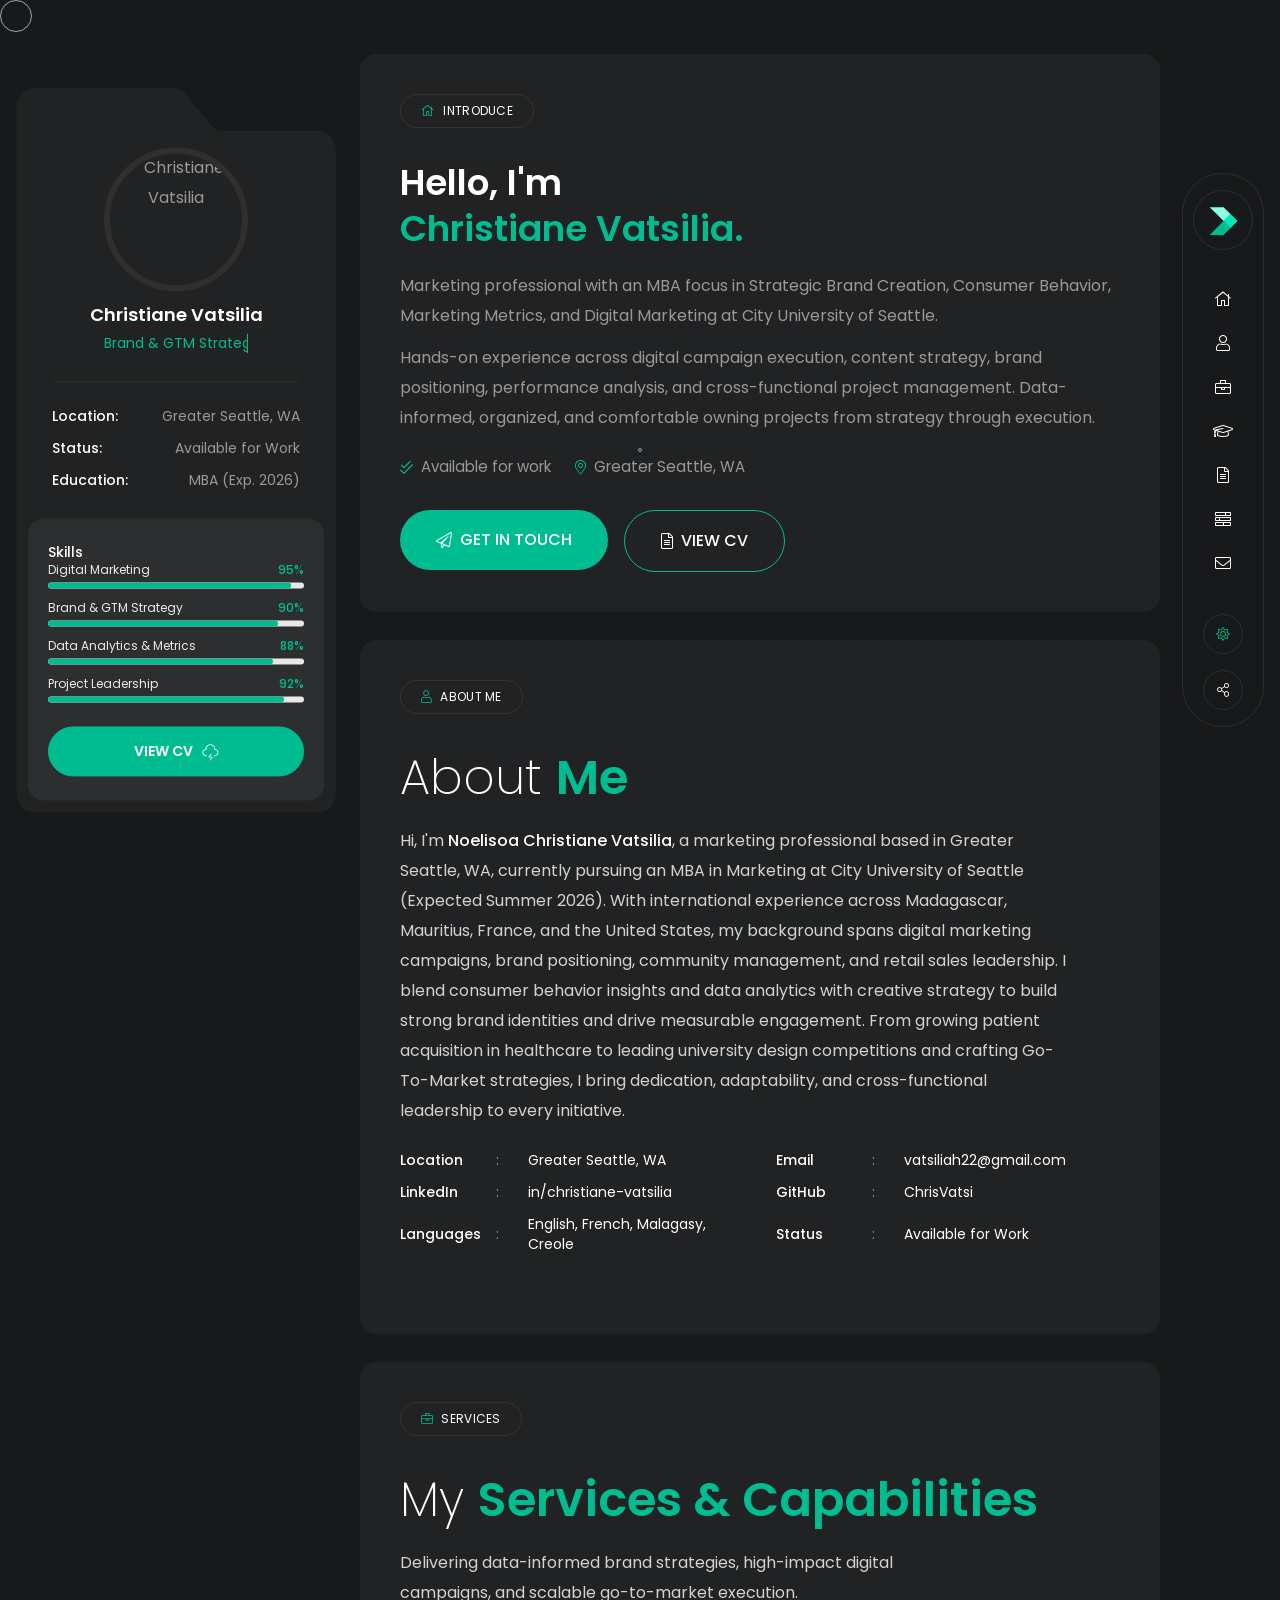
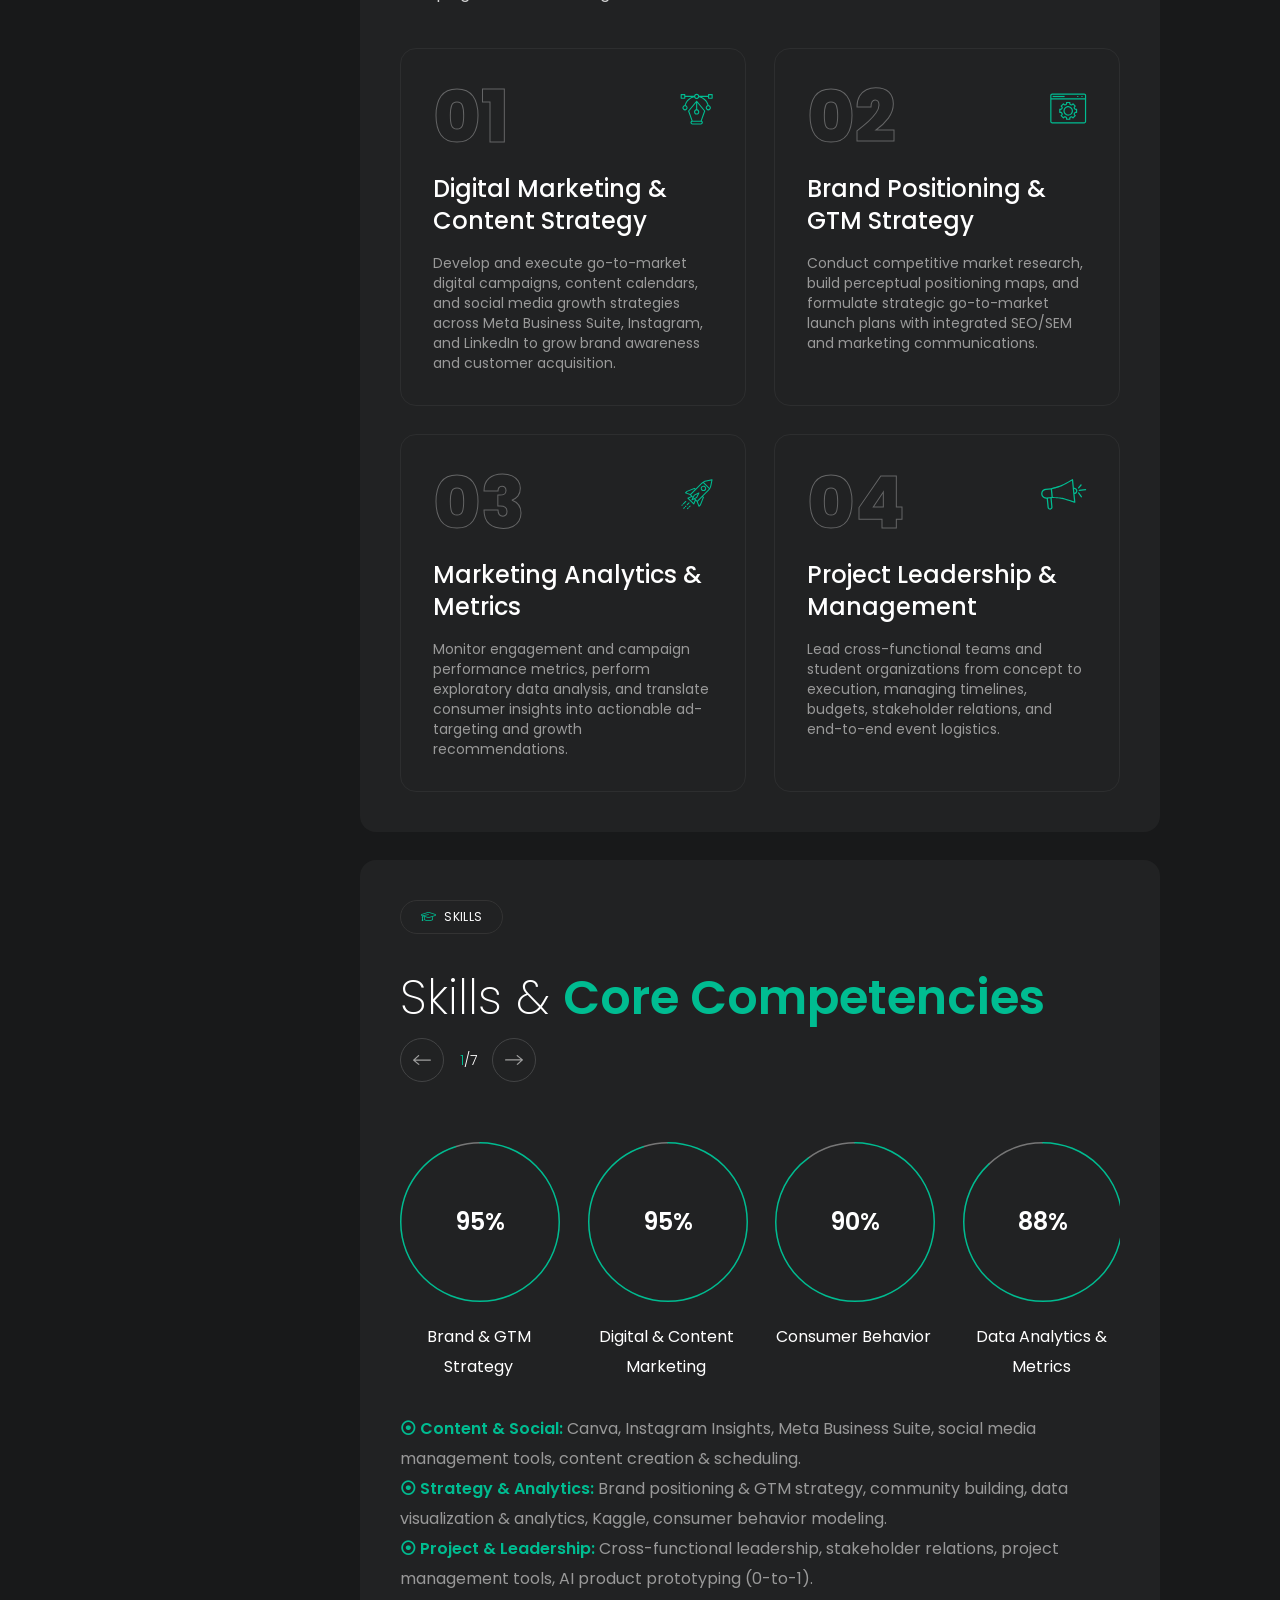
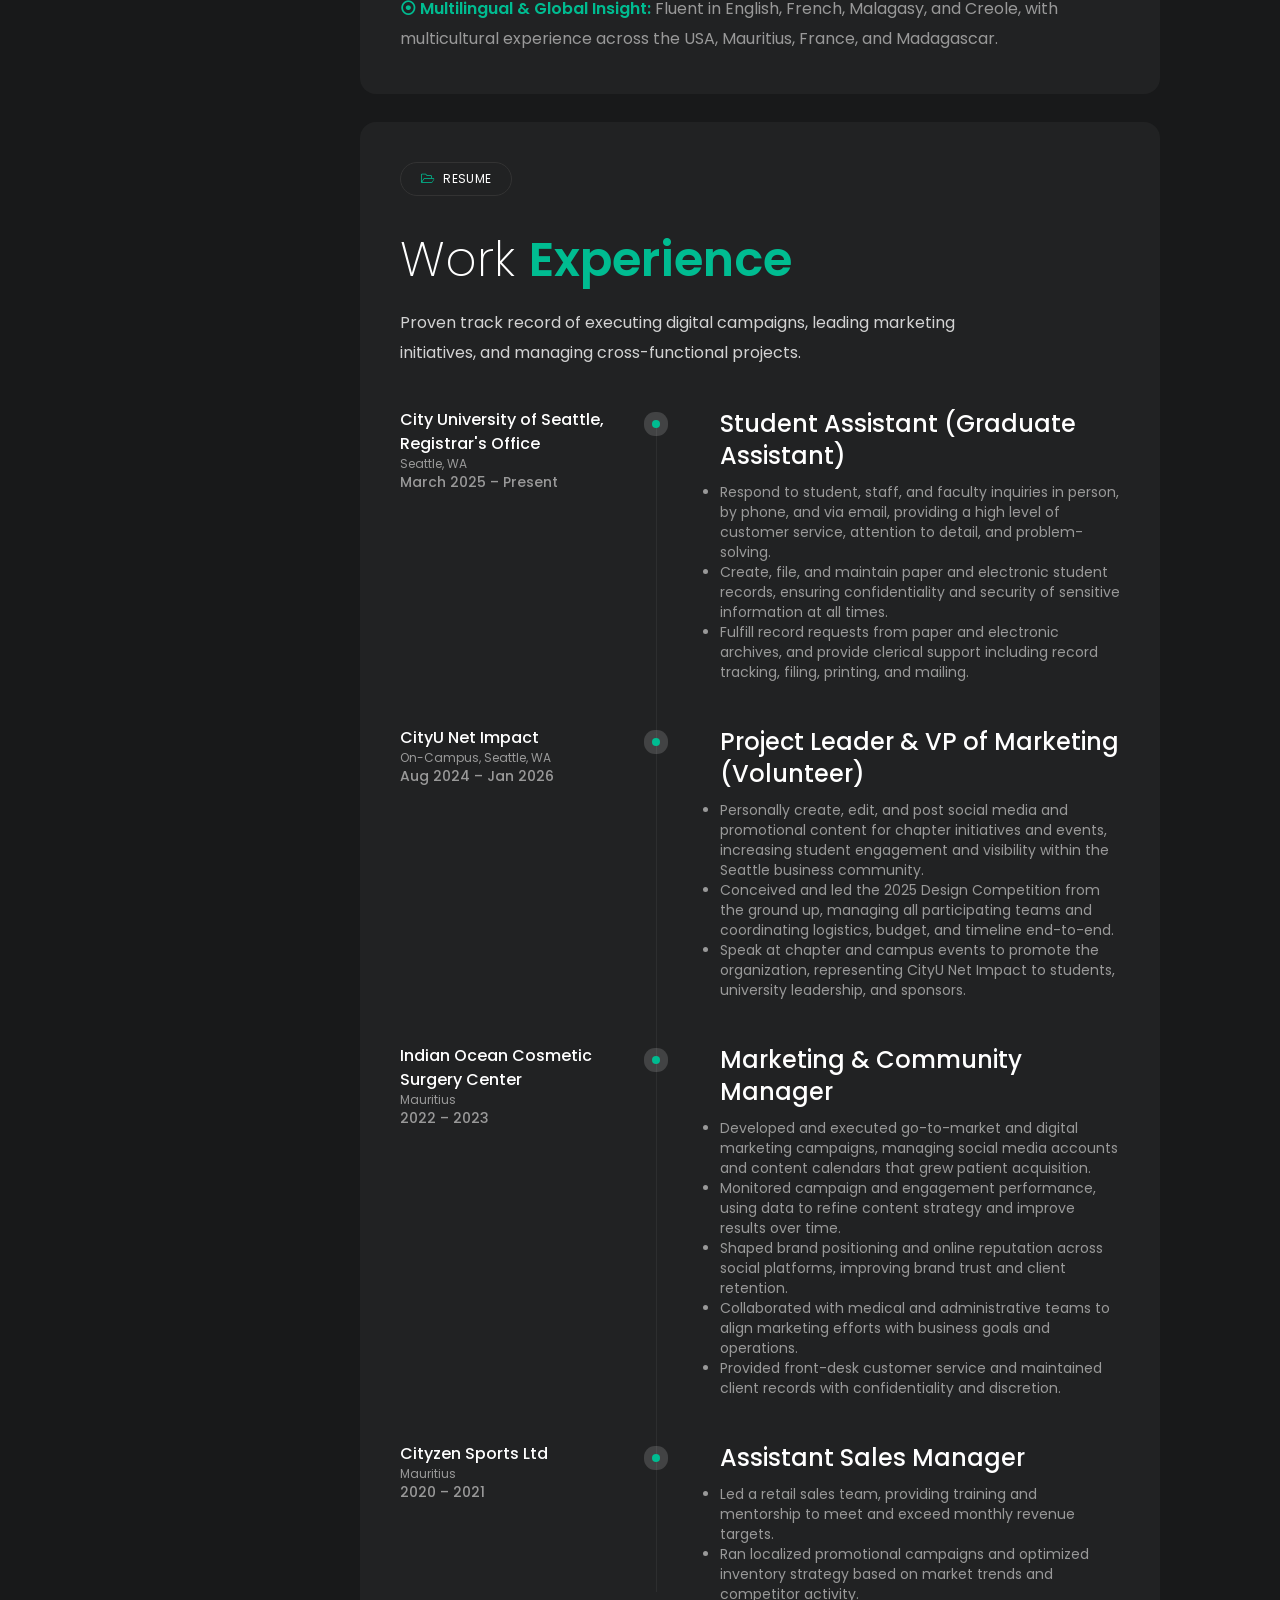
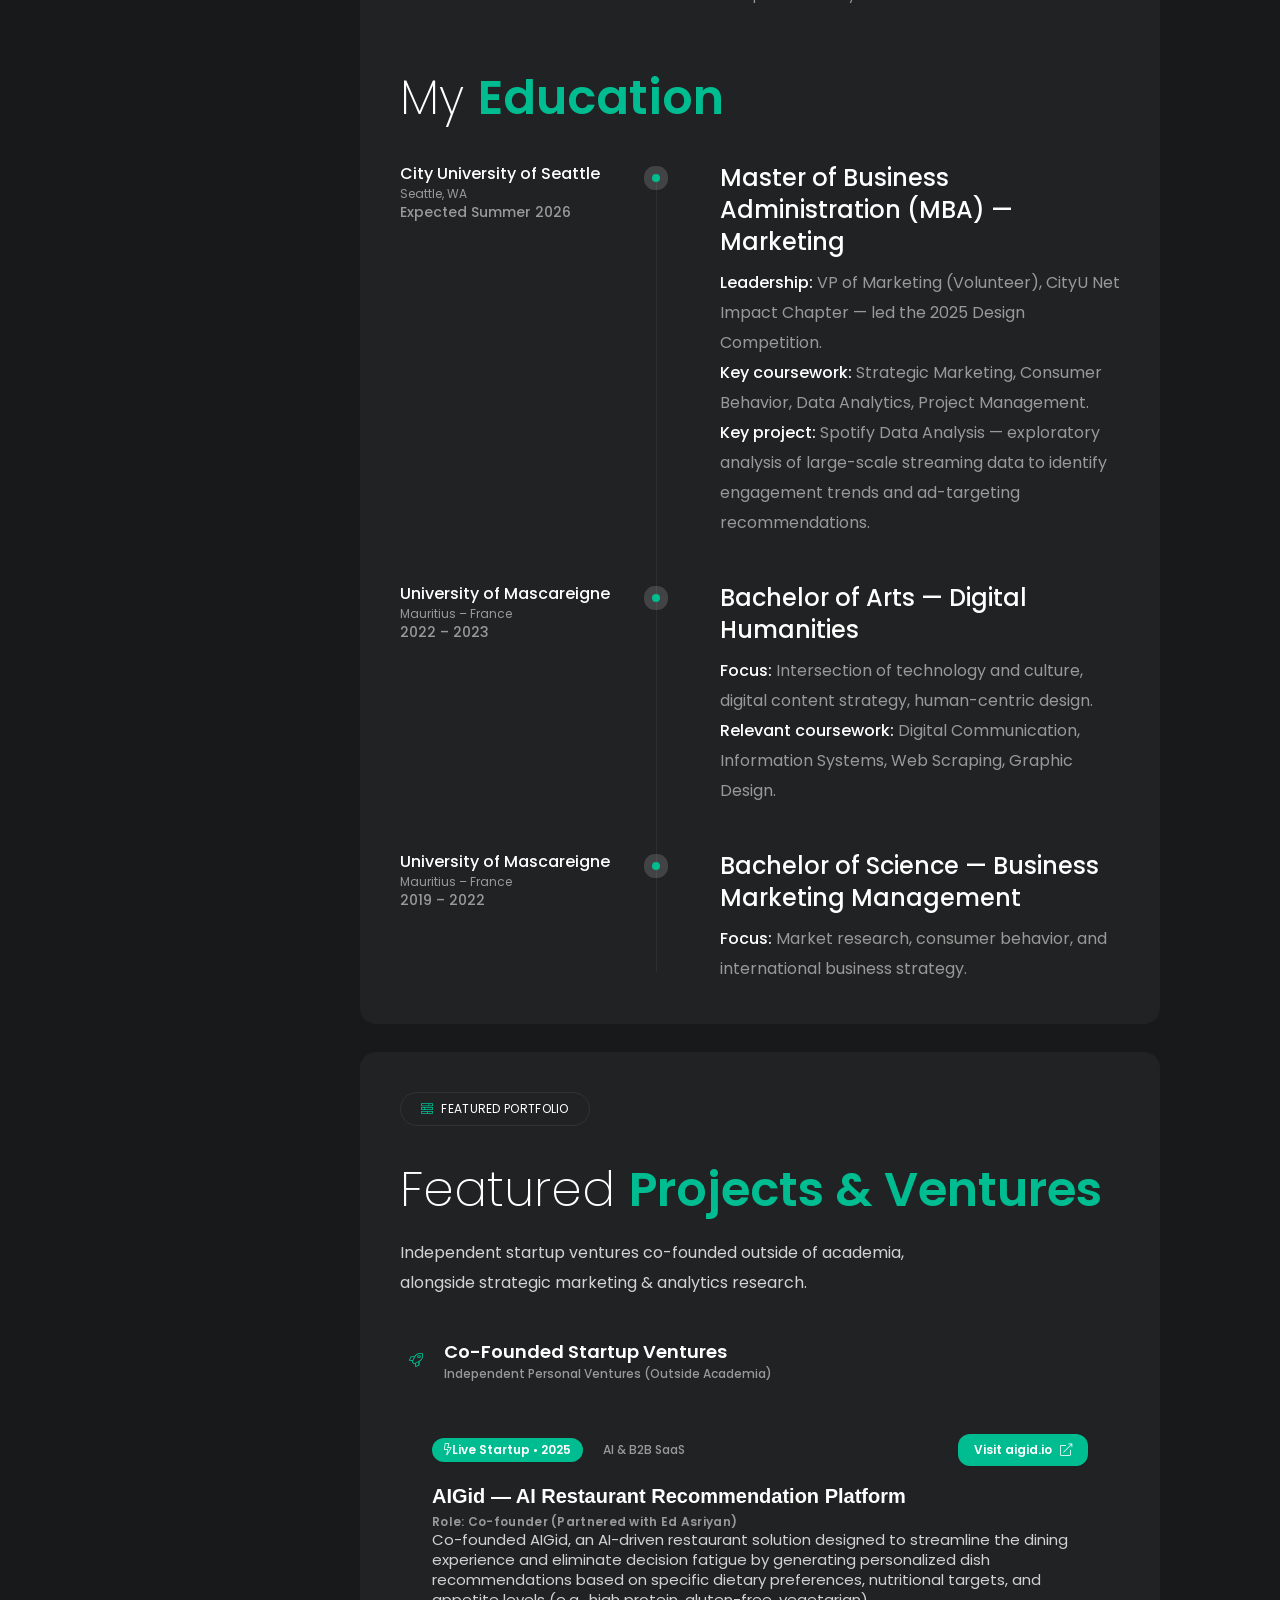
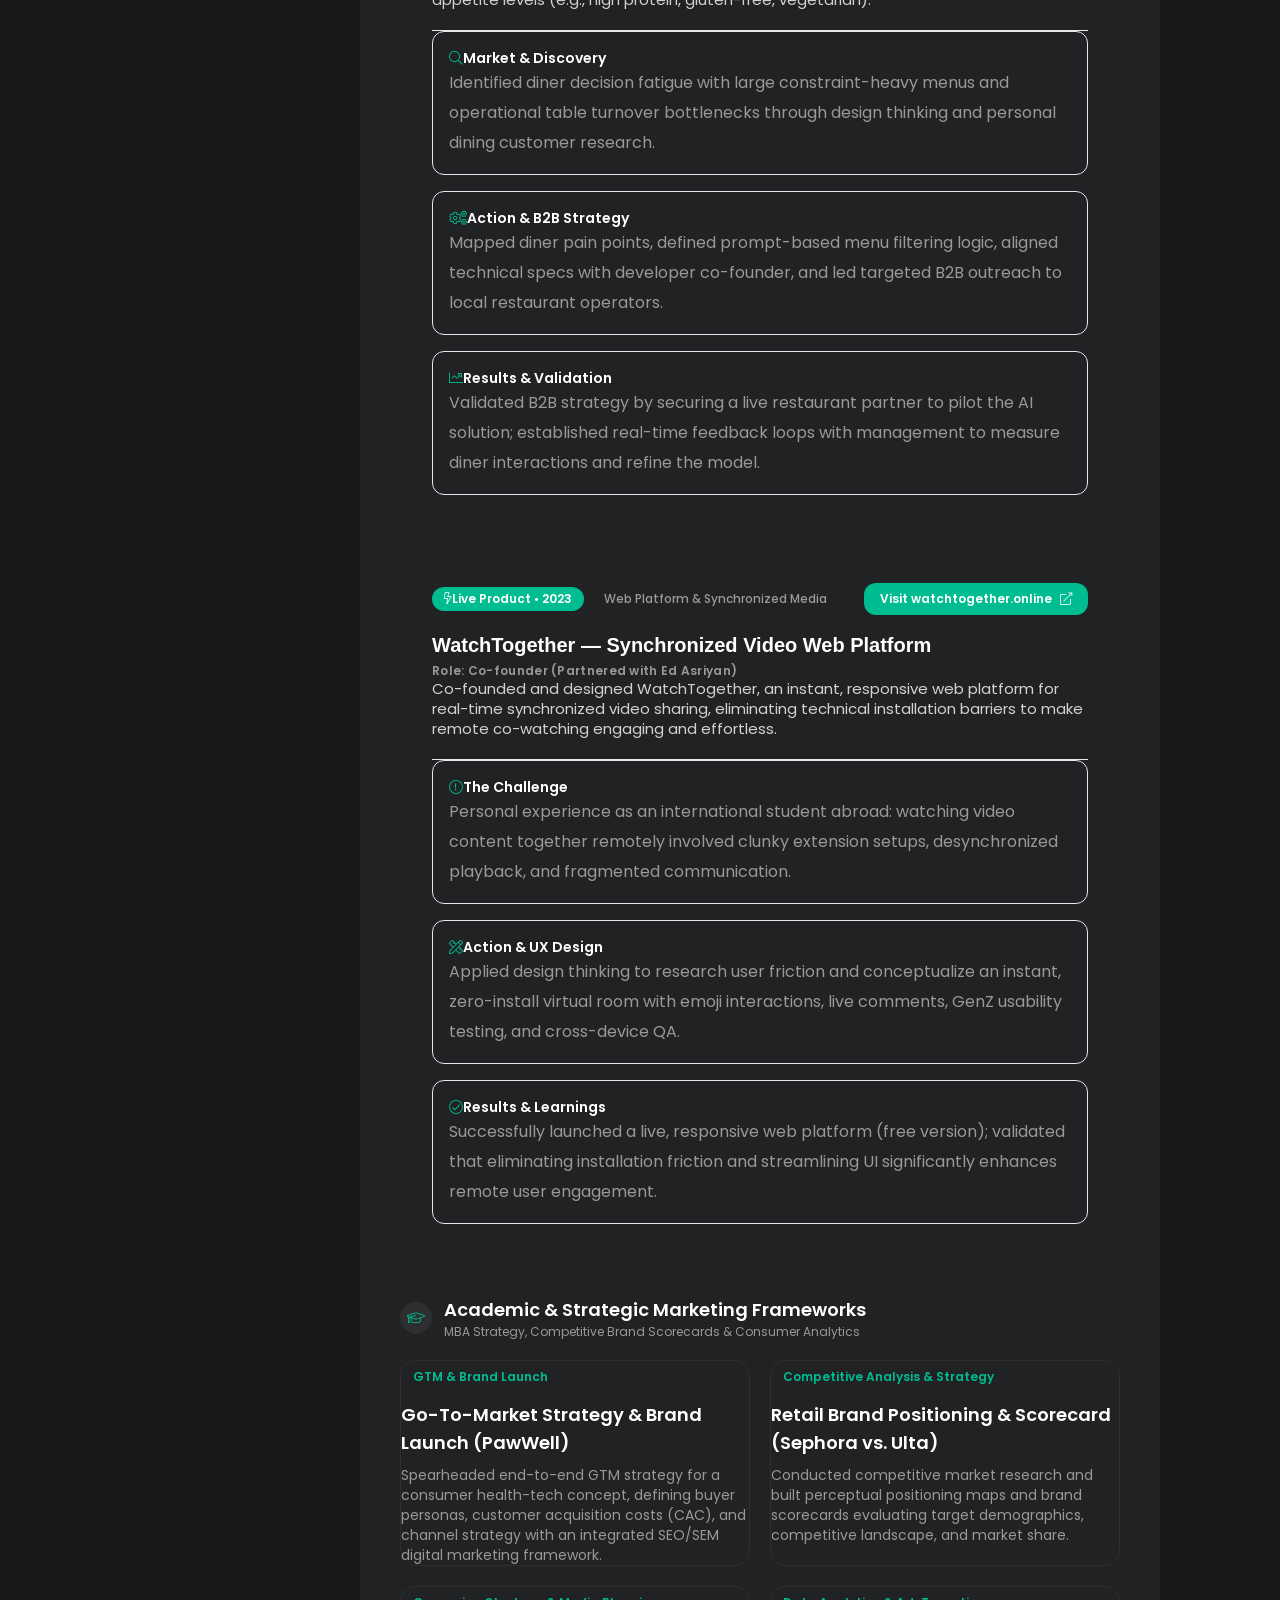
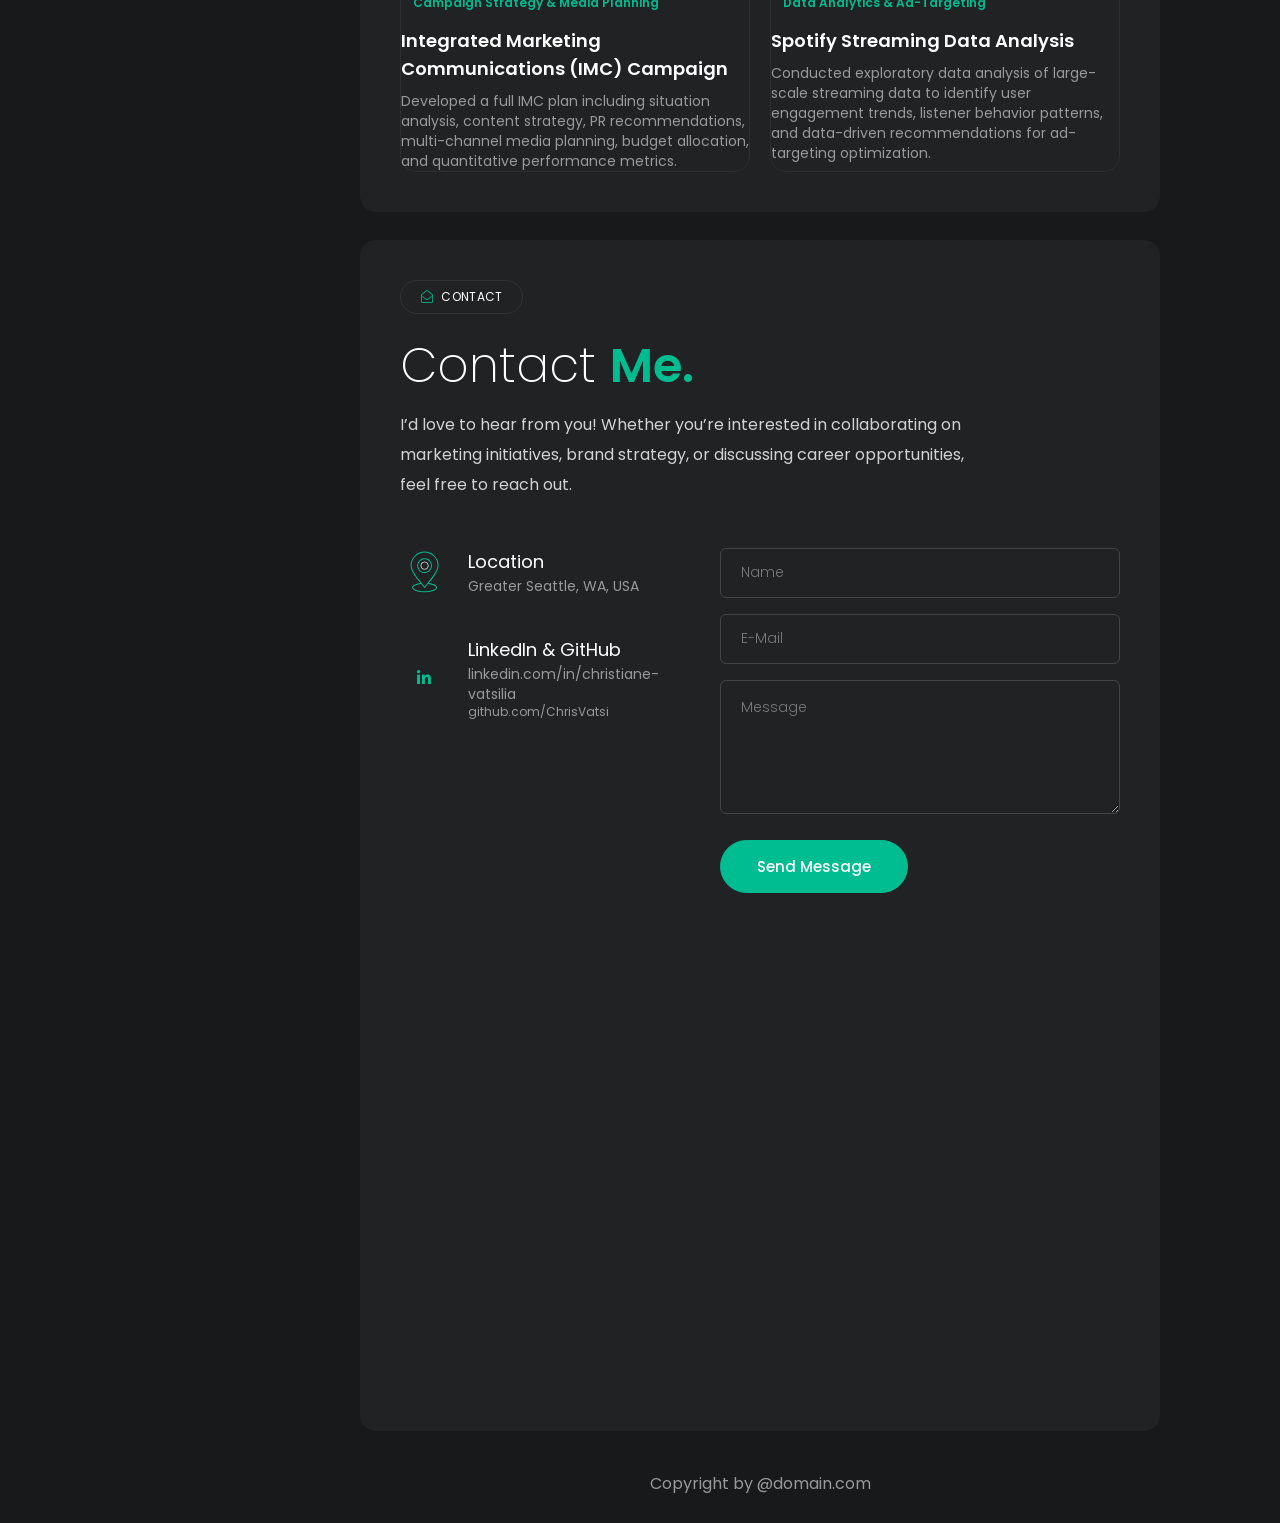
==== commit b896ac18: "push" ====
--- a/index.html
+++ b/index.html
@@ -1065,77 +1065,223 @@
                         <div
                             class="inline-flex items-center gap-2 px-4 py-2 text-xs tracking-wide text-black dark:text-white border lg:px-5 section-name border-platinum dark:border-greyBlack200 rounded-4xl">
                             <i class="fal fa-tasks-alt text-theme"></i>
-                            KEY PROJECTS
+                            FEATURED PORTFOLIO
                         </div>
                         <div class="mb-8 mt-7 md:my-10 section-title">
                             <h2
                                 class="title text-[32px] md:text-4xl lg:text-5xl font-extralight text-black dark:text-white leading-1.27">
-                                Key <span class="font-semibold text-theme">Projects</span>
+                                Featured <span class="font-semibold text-theme">Projects &amp; Ventures</span>
                             </h2>
                             <p class="max-w-xl mt-4 md:mt-6 subtitle text-black/80 dark:text-white/80">
-                                Strategic marketing frameworks, brand positioning scorecards, data analytics, and product concepts.
+                                Independent startup ventures co-founded outside of academia, alongside strategic marketing &amp; analytics research.
                             </p>
                         </div>
 
-                        <div class="grid gap-5 md:gap-6 sm:grid-cols-2 lg:gap-7 2xl:gap-8 *:p-5 *:border *:py-6 md:*:p-7 *:border-platinum dark:*:border-metalBlack *:rounded-2xl *:transition *:duration-300 hover:*:border-theme dark:hover:*:border-theme">
-                            <div class="project-card group">
-                                <div class="inline-block px-3 py-1 mb-3 text-xs font-medium text-theme bg-theme/10 rounded-full">
-                                    GTM &amp; Brand Launch
-                                </div>
-                                <h4 class="mb-2.5 text-lg font-semibold text-black dark:text-white xl:text-xl">
-                                    Go-To-Market Strategy &amp; Brand Launch (PawWell)
-                                </h4>
-                                <p class="text-sm text-black/70 dark:text-white/70 leading-relaxed">
-                                    Spearheaded end-to-end GTM strategy for a consumer health-tech concept, defining buyer personas, customer acquisition costs (CAC), and channel strategy with an integrated SEO/SEM digital marketing framework.
-                                </p>
-                            </div>
-
-                            <div class="project-card group">
-                                <div class="inline-block px-3 py-1 mb-3 text-xs font-medium text-theme bg-theme/10 rounded-full">
-                                    Competitive Analysis &amp; Strategy
-                                </div>
-                                <h4 class="mb-2.5 text-lg font-semibold text-black dark:text-white xl:text-xl">
-                                    Retail Brand Positioning &amp; Scorecard (Sephora vs. Ulta)
-                                </h4>
-                                <p class="text-sm text-black/70 dark:text-white/70 leading-relaxed">
-                                    Conducted competitive market research and built perceptual positioning maps and brand scorecards evaluating target demographics, competitive landscape, and market share.
-                                </p>
-                            </div>
-
-                            <div class="project-card group">
-                                <div class="inline-block px-3 py-1 mb-3 text-xs font-medium text-theme bg-theme/10 rounded-full">
-                                    Campaign Strategy &amp; Media Planning
-                                </div>
-                                <h4 class="mb-2.5 text-lg font-semibold text-black dark:text-white xl:text-xl">
-                                    Integrated Marketing Communications (IMC) Campaign
-                                </h4>
-                                <p class="text-sm text-black/70 dark:text-white/70 leading-relaxed">
-                                    Developed a full IMC plan including situation analysis, content strategy, PR recommendations, multi-channel media planning, budget allocation, and quantitative performance metrics.
-                                </p>
-                            </div>
-
-                            <div class="project-card group">
-                                <div class="inline-block px-3 py-1 mb-3 text-xs font-medium text-theme bg-theme/10 rounded-full">
-                                    AI Product &amp; 0-to-1 Prototyping
-                                </div>
-                                <h4 class="mb-2.5 text-lg font-semibold text-black dark:text-white xl:text-xl">
-                                    AI Product Concepts (WatchTogether, CorrectMee, AIGid, FitSmart)
-                                </h4>
-                                <p class="text-sm text-black/70 dark:text-white/70 leading-relaxed">
-                                    Developed business models, product vision, user journey flows, and go-to-market marketing plans for innovative AI-driven application concepts.
-                                </p>
-                            </div>
-
-                            <div class="project-card group sm:col-span-2">
-                                <div class="inline-block px-3 py-1 mb-3 text-xs font-medium text-theme bg-theme/10 rounded-full">
-                                    Data Analytics &amp; Ad-Targeting
-                                </div>
-                                <h4 class="mb-2.5 text-lg font-semibold text-black dark:text-white xl:text-xl">
-                                    Spotify Streaming Data Analysis
-                                </h4>
-                                <p class="text-sm text-black/70 dark:text-white/70 leading-relaxed">
-                                    Conducted exploratory data analysis of large-scale streaming data to identify user engagement trends, listener behavior patterns, and data-driven recommendations for ad-targeting optimization.
-                                </p>
+                        <!-- Venture Category 1: Co-Founded Ventures (Outside Academia) -->
+                        <div class="mb-6">
+                            <div class="flex items-center gap-3 mb-5 pb-3 border-b border-platinum dark:border-metalBlack">
+                                <span class="w-8 h-8 rounded-full bg-theme/10 text-theme flex-center text-sm font-semibold">
+                                    <i class="fal fa-rocket"></i>
+                                </span>
+                                <div>
+                                    <h3 class="text-lg md:text-xl font-semibold text-black dark:text-white">
+                                        Co-Founded Startup Ventures
+                                    </h3>
+                                    <p class="text-xs text-theme font-medium">
+                                        Independent Personal Ventures (Outside Academia)
+                                    </p>
+                                </div>
+                            </div>
+
+                            <div class="space-y-6">
+                                <!-- Venture 1: AIGid -->
+                                <div class="p-6 md:p-8 border-2 border-theme/30 bg-theme/[0.02] dark:bg-metalBlack/30 rounded-2xl transition duration-300 hover:border-theme shadow-sm relative">
+                                    <div class="flex flex-wrap items-center justify-between gap-3 mb-4">
+                                        <div class="flex flex-wrap items-center gap-2">
+                                            <span class="inline-flex items-center gap-1.5 px-3 py-1 text-xs font-semibold text-white bg-theme rounded-full shadow-sm">
+                                                <i class="fal fa-bolt"></i> Live Startup • 2025
+                                            </span>
+                                            <span class="inline-block px-3 py-1 text-xs font-medium text-black/70 dark:text-white/70 bg-platinum/60 dark:bg-greyBlack/60 rounded-full">
+                                                AI &amp; B2B SaaS
+                                            </span>
+                                        </div>
+                                        <a href="https://aigid.io/" target="_blank"
+                                            class="inline-flex items-center gap-2 px-4 py-2 text-xs font-semibold text-white bg-theme hover:bg-themeHover rounded-xl transition-all duration-300 shadow-sm hover:shadow-theme_shadow">
+                                            <span>Visit aigid.io</span>
+                                            <i class="fal fa-external-link"></i>
+                                        </a>
+                                    </div>
+
+                                    <h3 class="mb-1 text-xl md:text-2xl font-bold text-black dark:text-white">
+                                        <a href="https://aigid.io/" target="_blank" class="hover:text-theme transition-colors">
+                                            AIGid — AI Restaurant Recommendation Platform
+                                        </a>
+                                    </h3>
+                                    <p class="text-xs text-theme font-semibold tracking-wide uppercase mb-3.5">
+                                        Role: Co-founder (Partnered with Ed Asriyan)
+                                    </p>
+
+                                    <p class="text-sm md:text-[15px] text-black/80 dark:text-white/80 leading-relaxed mb-5">
+                                        Co-founded AIGid, an AI-driven restaurant solution designed to streamline the dining experience and eliminate decision fatigue by generating personalized dish recommendations based on specific dietary preferences, nutritional targets, and appetite levels (e.g., high protein, gluten-free, vegetarian).
+                                    </p>
+
+                                    <div class="grid md:grid-cols-3 gap-4 pt-4 border-t border-platinum dark:border-greyBlack/60 text-xs">
+                                        <div class="space-y-1.5 bg-white/60 dark:bg-nightBlack/60 p-4 rounded-xl border border-platinum/60 dark:border-metalBlack/60">
+                                            <span class="font-semibold text-black dark:text-white flex items-center gap-1.5 text-sm">
+                                                <i class="fal fa-search text-theme"></i> Market &amp; Discovery
+                                            </span>
+                                            <p class="text-black/70 dark:text-white/70 leading-relaxed">
+                                                Identified diner decision fatigue with large constraint-heavy menus and operational table turnover bottlenecks through design thinking and personal dining customer research.
+                                            </p>
+                                        </div>
+                                        <div class="space-y-1.5 bg-white/60 dark:bg-nightBlack/60 p-4 rounded-xl border border-platinum/60 dark:border-metalBlack/60">
+                                            <span class="font-semibold text-black dark:text-white flex items-center gap-1.5 text-sm">
+                                                <i class="fal fa-cogs text-theme"></i> Action &amp; B2B Strategy
+                                            </span>
+                                            <p class="text-black/70 dark:text-white/70 leading-relaxed">
+                                                Mapped diner pain points, defined prompt-based menu filtering logic, aligned technical specs with developer co-founder, and led targeted B2B outreach to local restaurant operators.
+                                            </p>
+                                        </div>
+                                        <div class="space-y-1.5 bg-white/60 dark:bg-nightBlack/60 p-4 rounded-xl border border-platinum/60 dark:border-metalBlack/60">
+                                            <span class="font-semibold text-black dark:text-white flex items-center gap-1.5 text-sm">
+                                                <i class="fal fa-chart-line text-theme"></i> Results &amp; Validation
+                                            </span>
+                                            <p class="text-black/70 dark:text-white/70 leading-relaxed">
+                                                Validated B2B strategy by securing a live restaurant partner to pilot the AI solution; established real-time feedback loops with management to measure diner interactions and refine the model.
+                                            </p>
+                                        </div>
+                                    </div>
+                                </div>
+
+                                <!-- Venture 2: WatchTogether -->
+                                <div class="p-6 md:p-8 border-2 border-theme/30 bg-theme/[0.02] dark:bg-metalBlack/30 rounded-2xl transition duration-300 hover:border-theme shadow-sm relative">
+                                    <div class="flex flex-wrap items-center justify-between gap-3 mb-4">
+                                        <div class="flex flex-wrap items-center gap-2">
+                                            <span class="inline-flex items-center gap-1.5 px-3 py-1 text-xs font-semibold text-white bg-theme rounded-full shadow-sm">
+                                                <i class="fal fa-bolt"></i> Live Product • 2023
+                                            </span>
+                                            <span class="inline-block px-3 py-1 text-xs font-medium text-black/70 dark:text-white/70 bg-platinum/60 dark:bg-greyBlack/60 rounded-full">
+                                                Web Platform &amp; Synchronized Media
+                                            </span>
+                                        </div>
+                                        <a href="https://watchtogether.online/" target="_blank"
+                                            class="inline-flex items-center gap-2 px-4 py-2 text-xs font-semibold text-white bg-theme hover:bg-themeHover rounded-xl transition-all duration-300 shadow-sm hover:shadow-theme_shadow">
+                                            <span>Visit watchtogether.online</span>
+                                            <i class="fal fa-external-link"></i>
+                                        </a>
+                                    </div>
+
+                                    <h3 class="mb-1 text-xl md:text-2xl font-bold text-black dark:text-white">
+                                        <a href="https://watchtogether.online/" target="_blank" class="hover:text-theme transition-colors">
+                                            WatchTogether — Synchronized Video Web Platform
+                                        </a>
+                                    </h3>
+                                    <p class="text-xs text-theme font-semibold tracking-wide uppercase mb-3.5">
+                                        Role: Co-founder (Partnered with Ed Asriyan)
+                                    </p>
+
+                                    <p class="text-sm md:text-[15px] text-black/80 dark:text-white/80 leading-relaxed mb-5">
+                                        Co-founded and designed WatchTogether, an instant, responsive web platform for real-time synchronized video sharing, eliminating technical installation barriers to make remote co-watching engaging and effortless.
+                                    </p>
+
+                                    <div class="grid md:grid-cols-3 gap-4 pt-4 border-t border-platinum dark:border-greyBlack/60 text-xs">
+                                        <div class="space-y-1.5 bg-white/60 dark:bg-nightBlack/60 p-4 rounded-xl border border-platinum/60 dark:border-metalBlack/60">
+                                            <span class="font-semibold text-black dark:text-white flex items-center gap-1.5 text-sm">
+                                                <i class="fal fa-exclamation-circle text-theme"></i> The Challenge
+                                            </span>
+                                            <p class="text-black/70 dark:text-white/70 leading-relaxed">
+                                                Personal experience as an international student abroad: watching video content together remotely involved clunky extension setups, desynchronized playback, and fragmented communication.
+                                            </p>
+                                        </div>
+                                        <div class="space-y-1.5 bg-white/60 dark:bg-nightBlack/60 p-4 rounded-xl border border-platinum/60 dark:border-metalBlack/60">
+                                            <span class="font-semibold text-black dark:text-white flex items-center gap-1.5 text-sm">
+                                                <i class="fal fa-pencil-ruler text-theme"></i> Action &amp; UX Design
+                                            </span>
+                                            <p class="text-black/70 dark:text-white/70 leading-relaxed">
+                                                Applied design thinking to research user friction and conceptualize an instant, zero-install virtual room with emoji interactions, live comments, GenZ usability testing, and cross-device QA.
+                                            </p>
+                                        </div>
+                                        <div class="space-y-1.5 bg-white/60 dark:bg-nightBlack/60 p-4 rounded-xl border border-platinum/60 dark:border-metalBlack/60">
+                                            <span class="font-semibold text-black dark:text-white flex items-center gap-1.5 text-sm">
+                                                <i class="fal fa-check-circle text-theme"></i> Results &amp; Learnings
+                                            </span>
+                                            <p class="text-black/70 dark:text-white/70 leading-relaxed">
+                                                Successfully launched a live, responsive web platform (free version); validated that eliminating installation friction and streamlining UI significantly enhances remote user engagement.
+                                            </p>
+                                        </div>
+                                    </div>
+                                </div>
+                            </div>
+                        </div>
+
+                        <!-- Category 2: Academic & Strategic Marketing Frameworks -->
+                        <div class="mt-10">
+                            <div class="flex items-center gap-3 mb-5 pb-3 border-b border-platinum dark:border-metalBlack">
+                                <span class="w-8 h-8 rounded-full bg-platinum dark:bg-metalBlack text-black dark:text-white flex-center text-sm font-semibold">
+                                    <i class="fal fa-graduation-cap text-theme"></i>
+                                </span>
+                                <div>
+                                    <h3 class="text-lg md:text-xl font-semibold text-black dark:text-white">
+                                        Academic &amp; Strategic Marketing Frameworks
+                                    </h3>
+                                    <p class="text-xs text-black/60 dark:text-white/60">
+                                        MBA Strategy, Competitive Brand Scorecards &amp; Consumer Analytics
+                                    </p>
+                                </div>
+                            </div>
+
+                            <div class="grid gap-5 sm:grid-cols-2 lg:gap-6">
+                                <!-- Project 3: PawWell -->
+                                <div class="p-6 border border-platinum dark:border-metalBlack rounded-2xl transition duration-300 hover:border-theme dark:hover:border-theme bg-white dark:bg-nightBlack">
+                                    <div class="inline-block px-3 py-1 mb-3 text-xs font-semibold text-theme bg-theme/10 rounded-full">
+                                        GTM &amp; Brand Launch
+                                    </div>
+                                    <h4 class="mb-2 text-lg font-semibold text-black dark:text-white xl:text-xl">
+                                        Go-To-Market Strategy &amp; Brand Launch (PawWell)
+                                    </h4>
+                                    <p class="text-sm text-black/70 dark:text-white/70 leading-relaxed">
+                                        Spearheaded end-to-end GTM strategy for a consumer health-tech concept, defining buyer personas, customer acquisition costs (CAC), and channel strategy with an integrated SEO/SEM digital marketing framework.
+                                    </p>
+                                </div>
+
+                                <!-- Project 4: Sephora vs Ulta -->
+                                <div class="p-6 border border-platinum dark:border-metalBlack rounded-2xl transition duration-300 hover:border-theme dark:hover:border-theme bg-white dark:bg-nightBlack">
+                                    <div class="inline-block px-3 py-1 mb-3 text-xs font-semibold text-theme bg-theme/10 rounded-full">
+                                        Competitive Analysis &amp; Strategy
+                                    </div>
+                                    <h4 class="mb-2 text-lg font-semibold text-black dark:text-white xl:text-xl">
+                                        Retail Brand Positioning &amp; Scorecard (Sephora vs. Ulta)
+                                    </h4>
+                                    <p class="text-sm text-black/70 dark:text-white/70 leading-relaxed">
+                                        Conducted competitive market research and built perceptual positioning maps and brand scorecards evaluating target demographics, competitive landscape, and market share.
+                                    </p>
+                                </div>
+
+                                <!-- Project 5: IMC Campaign -->
+                                <div class="p-6 border border-platinum dark:border-metalBlack rounded-2xl transition duration-300 hover:border-theme dark:hover:border-theme bg-white dark:bg-nightBlack">
+                                    <div class="inline-block px-3 py-1 mb-3 text-xs font-semibold text-theme bg-theme/10 rounded-full">
+                                        Campaign Strategy &amp; Media Planning
+                                    </div>
+                                    <h4 class="mb-2 text-lg font-semibold text-black dark:text-white xl:text-xl">
+                                        Integrated Marketing Communications (IMC) Campaign
+                                    </h4>
+                                    <p class="text-sm text-black/70 dark:text-white/70 leading-relaxed">
+                                        Developed a full IMC plan including situation analysis, content strategy, PR recommendations, multi-channel media planning, budget allocation, and quantitative performance metrics.
+                                    </p>
+                                </div>
+
+                                <!-- Project 6: Spotify Streaming Data Analysis -->
+                                <div class="p-6 border border-platinum dark:border-metalBlack rounded-2xl transition duration-300 hover:border-theme dark:hover:border-theme bg-white dark:bg-nightBlack">
+                                    <div class="inline-block px-3 py-1 mb-3 text-xs font-semibold text-theme bg-theme/10 rounded-full">
+                                        Data Analytics &amp; Ad-Targeting
+                                    </div>
+                                    <h4 class="mb-2 text-lg font-semibold text-black dark:text-white xl:text-xl">
+                                        Spotify Streaming Data Analysis
+                                    </h4>
+                                    <p class="text-sm text-black/70 dark:text-white/70 leading-relaxed">
+                                        Conducted exploratory data analysis of large-scale streaming data to identify user engagement trends, listener behavior patterns, and data-driven recommendations for ad-targeting optimization.
+                                    </p>
+                                </div>
                             </div>
                         </div>
                     </div>
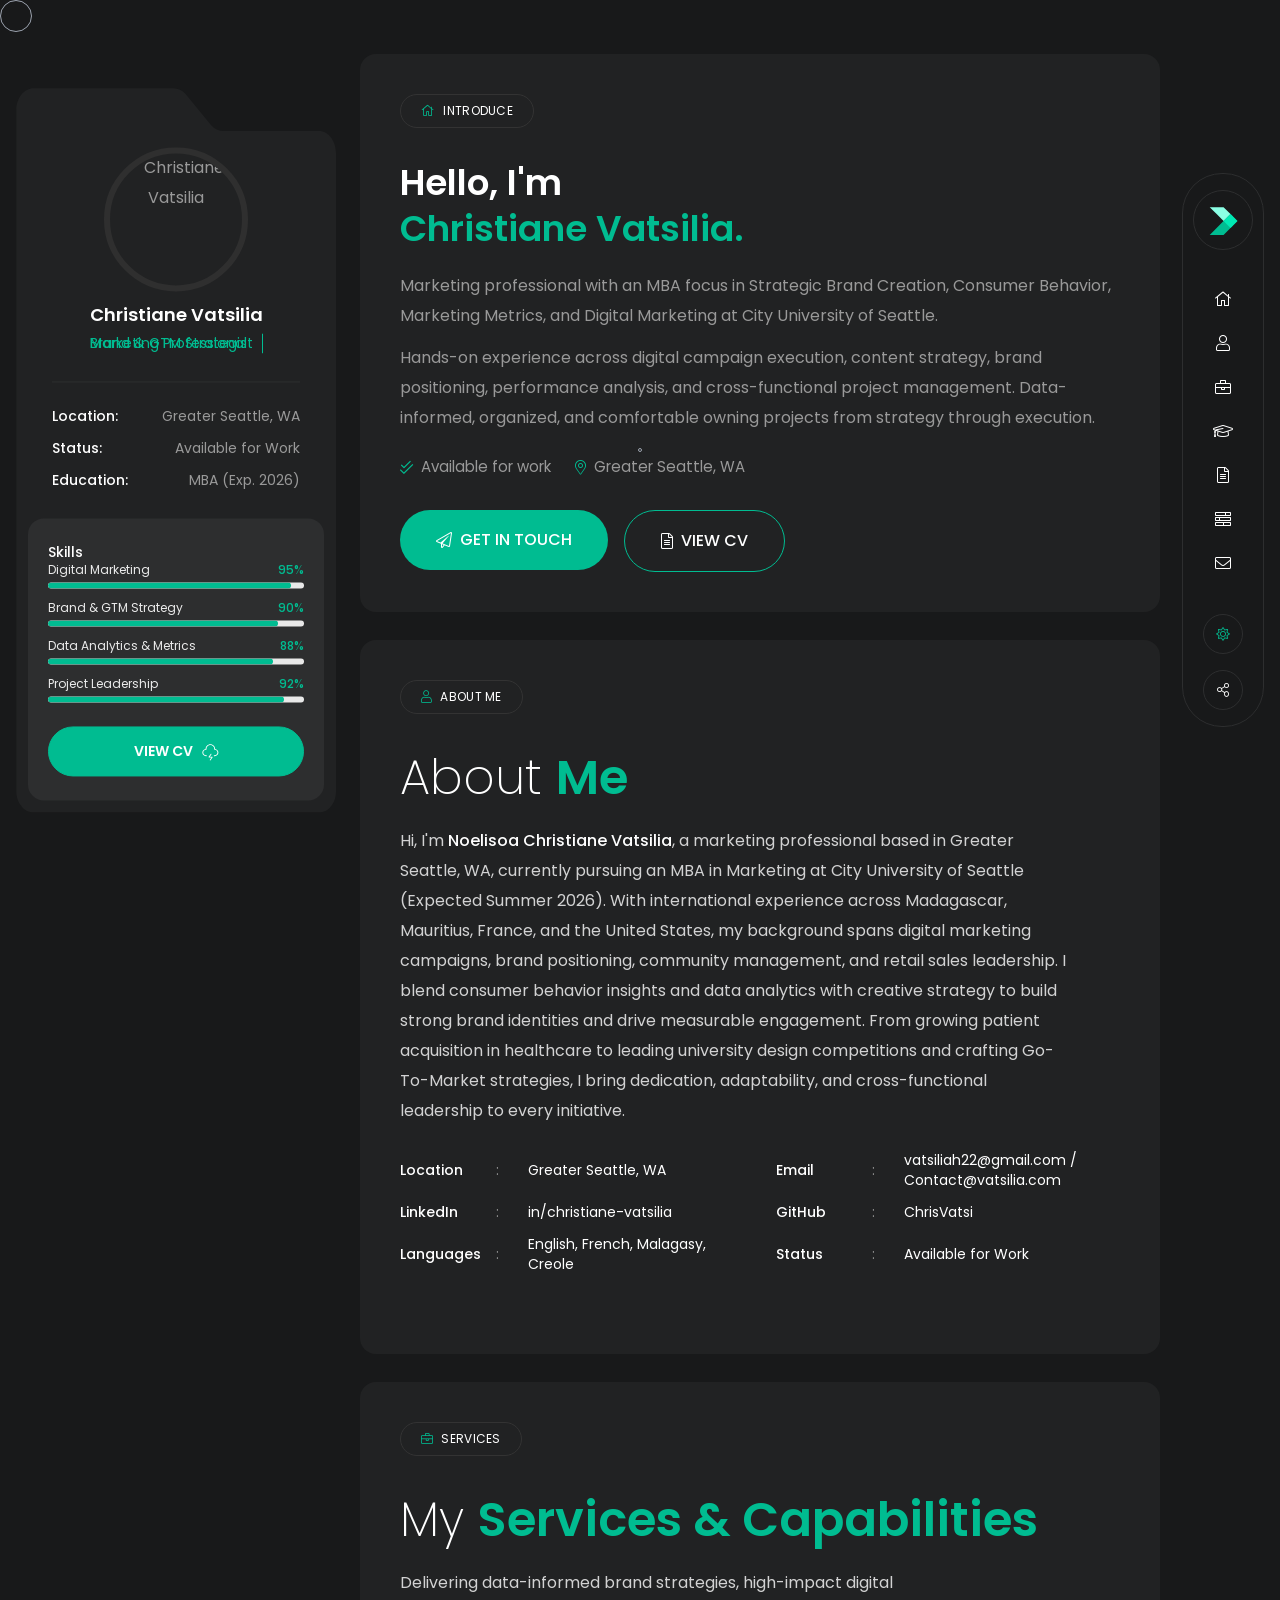
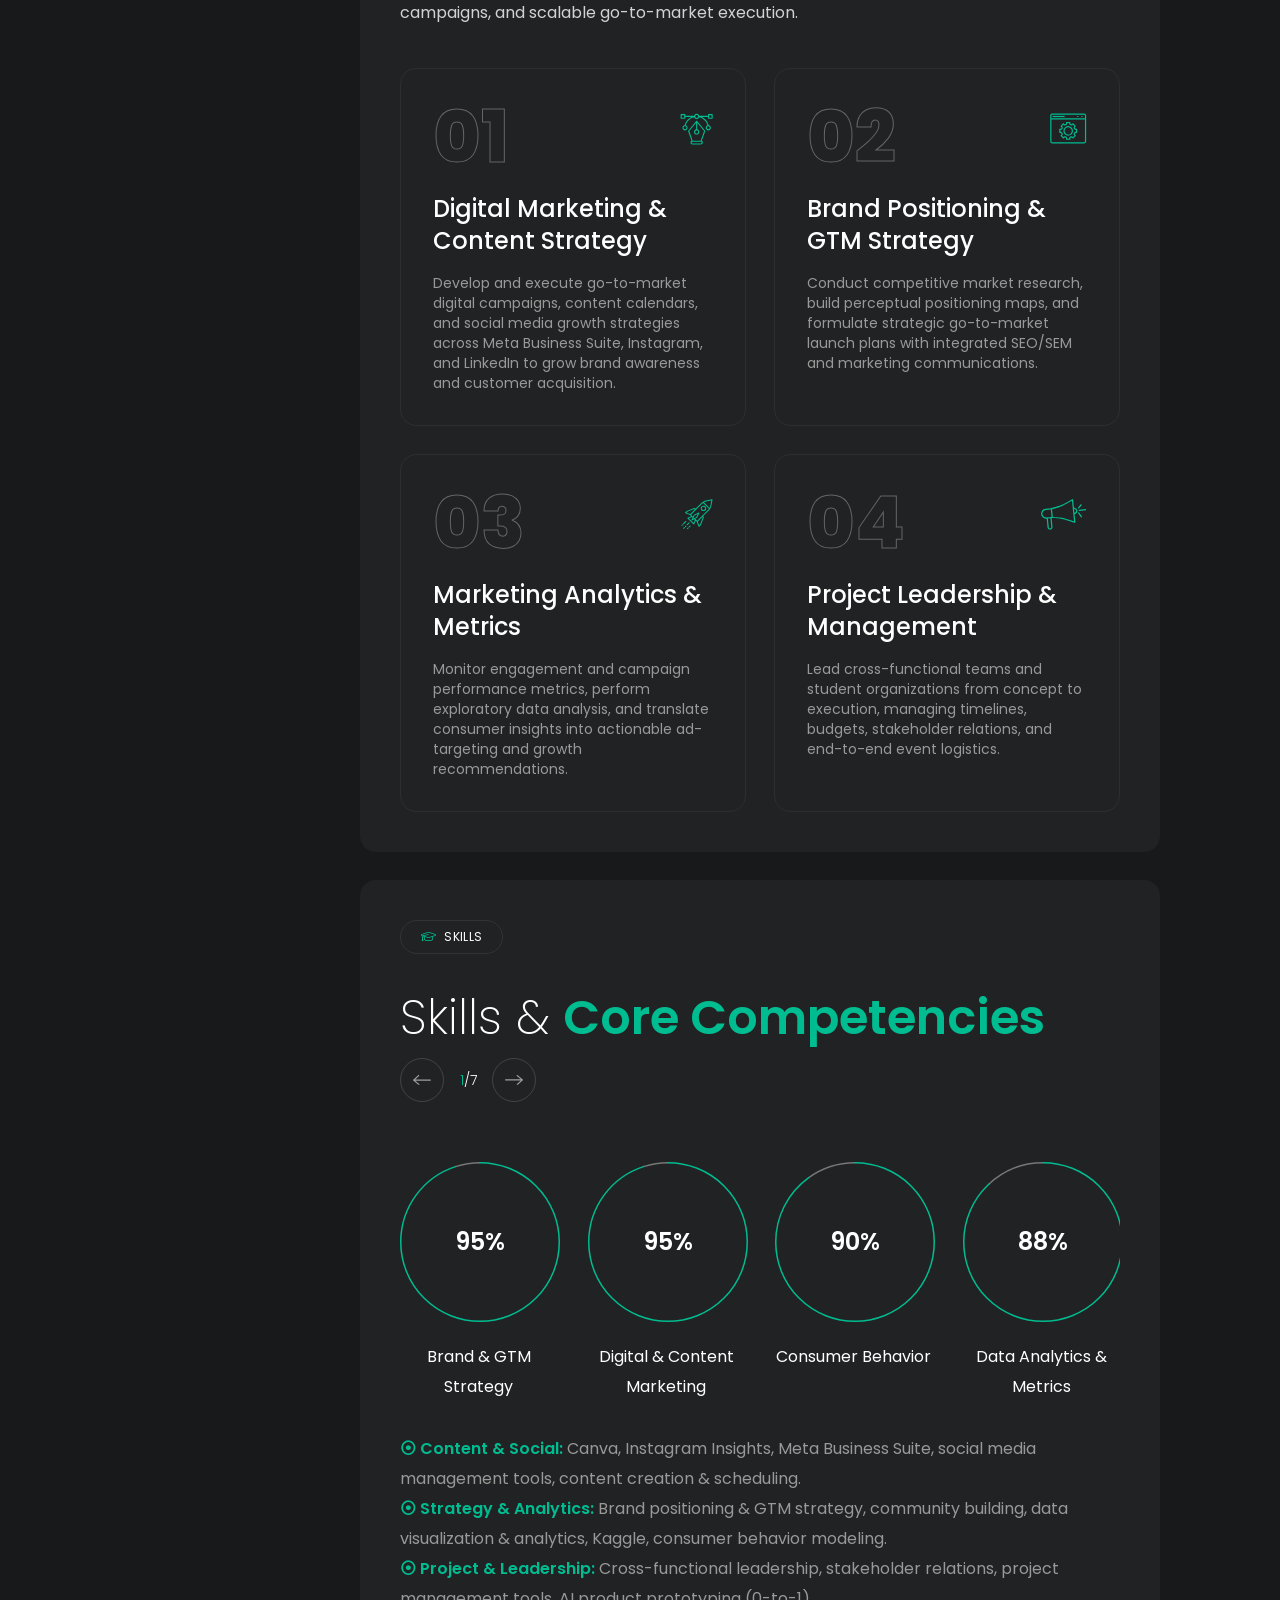
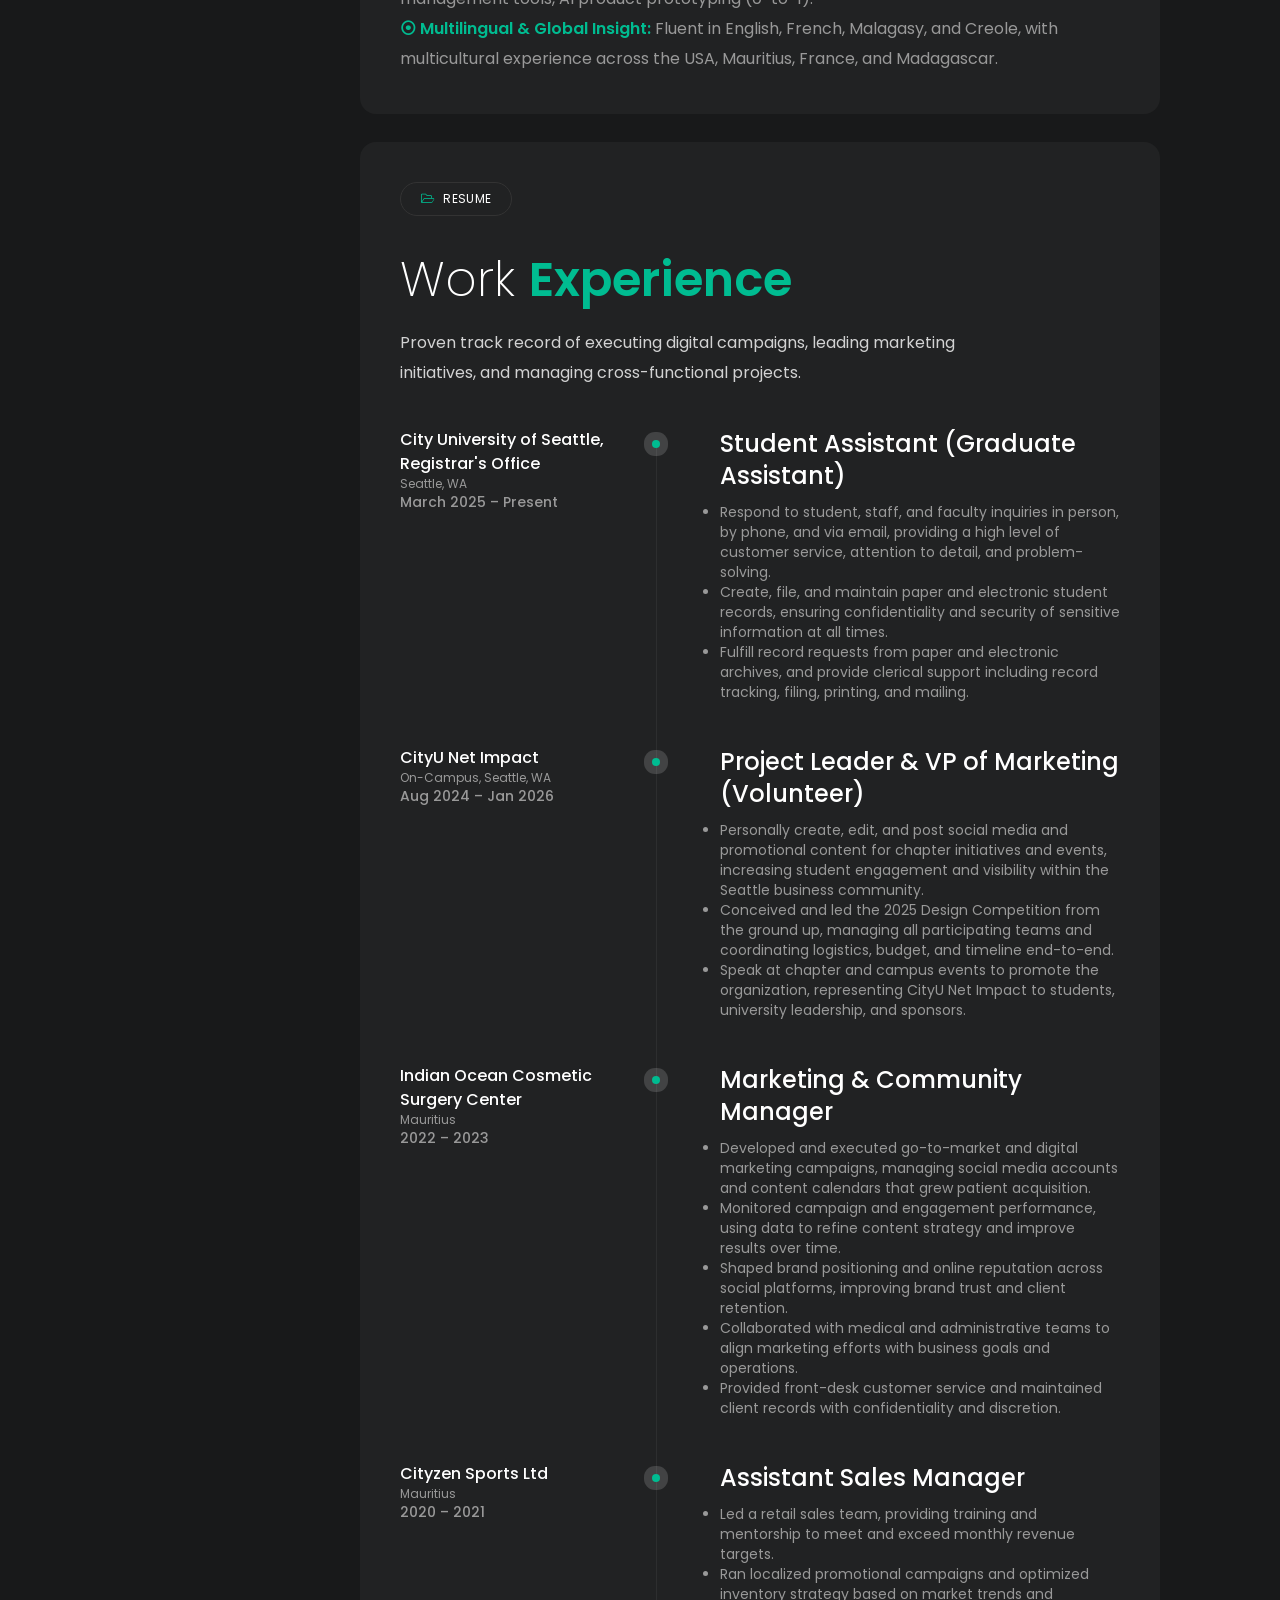
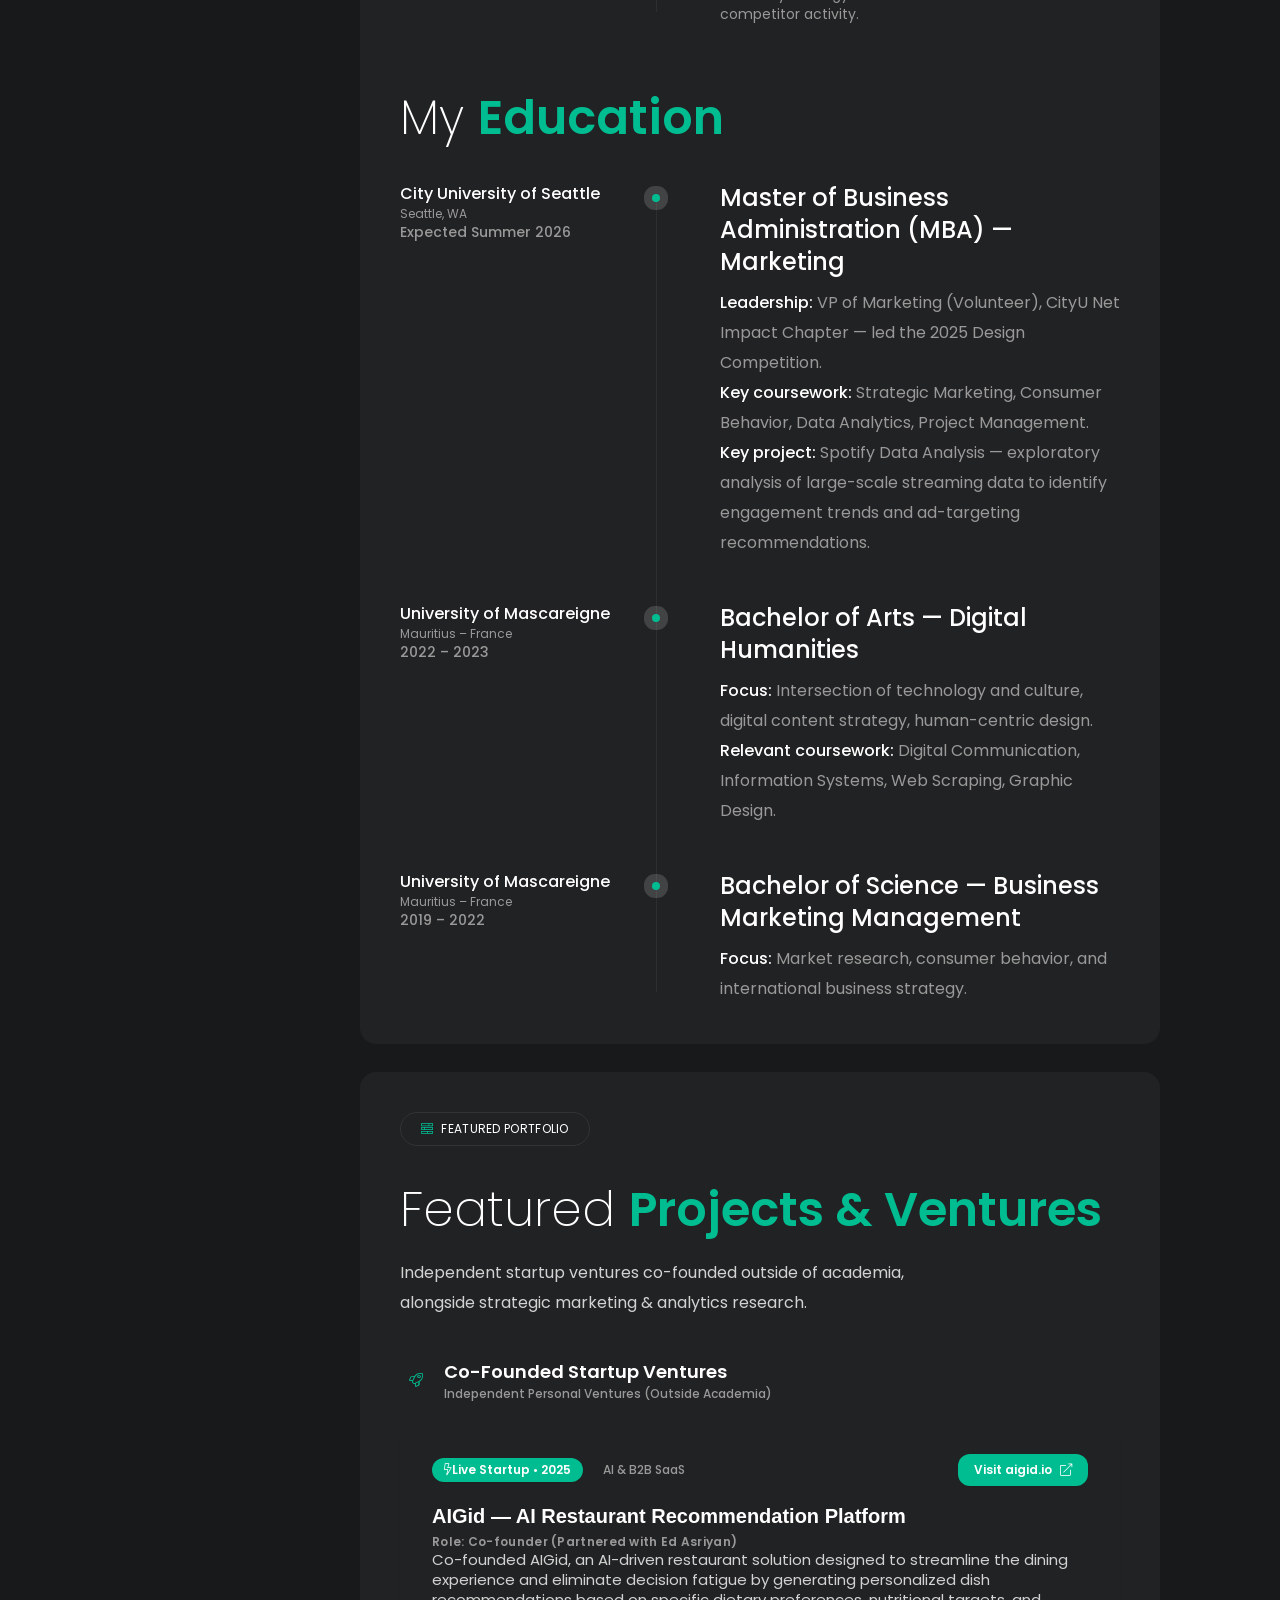
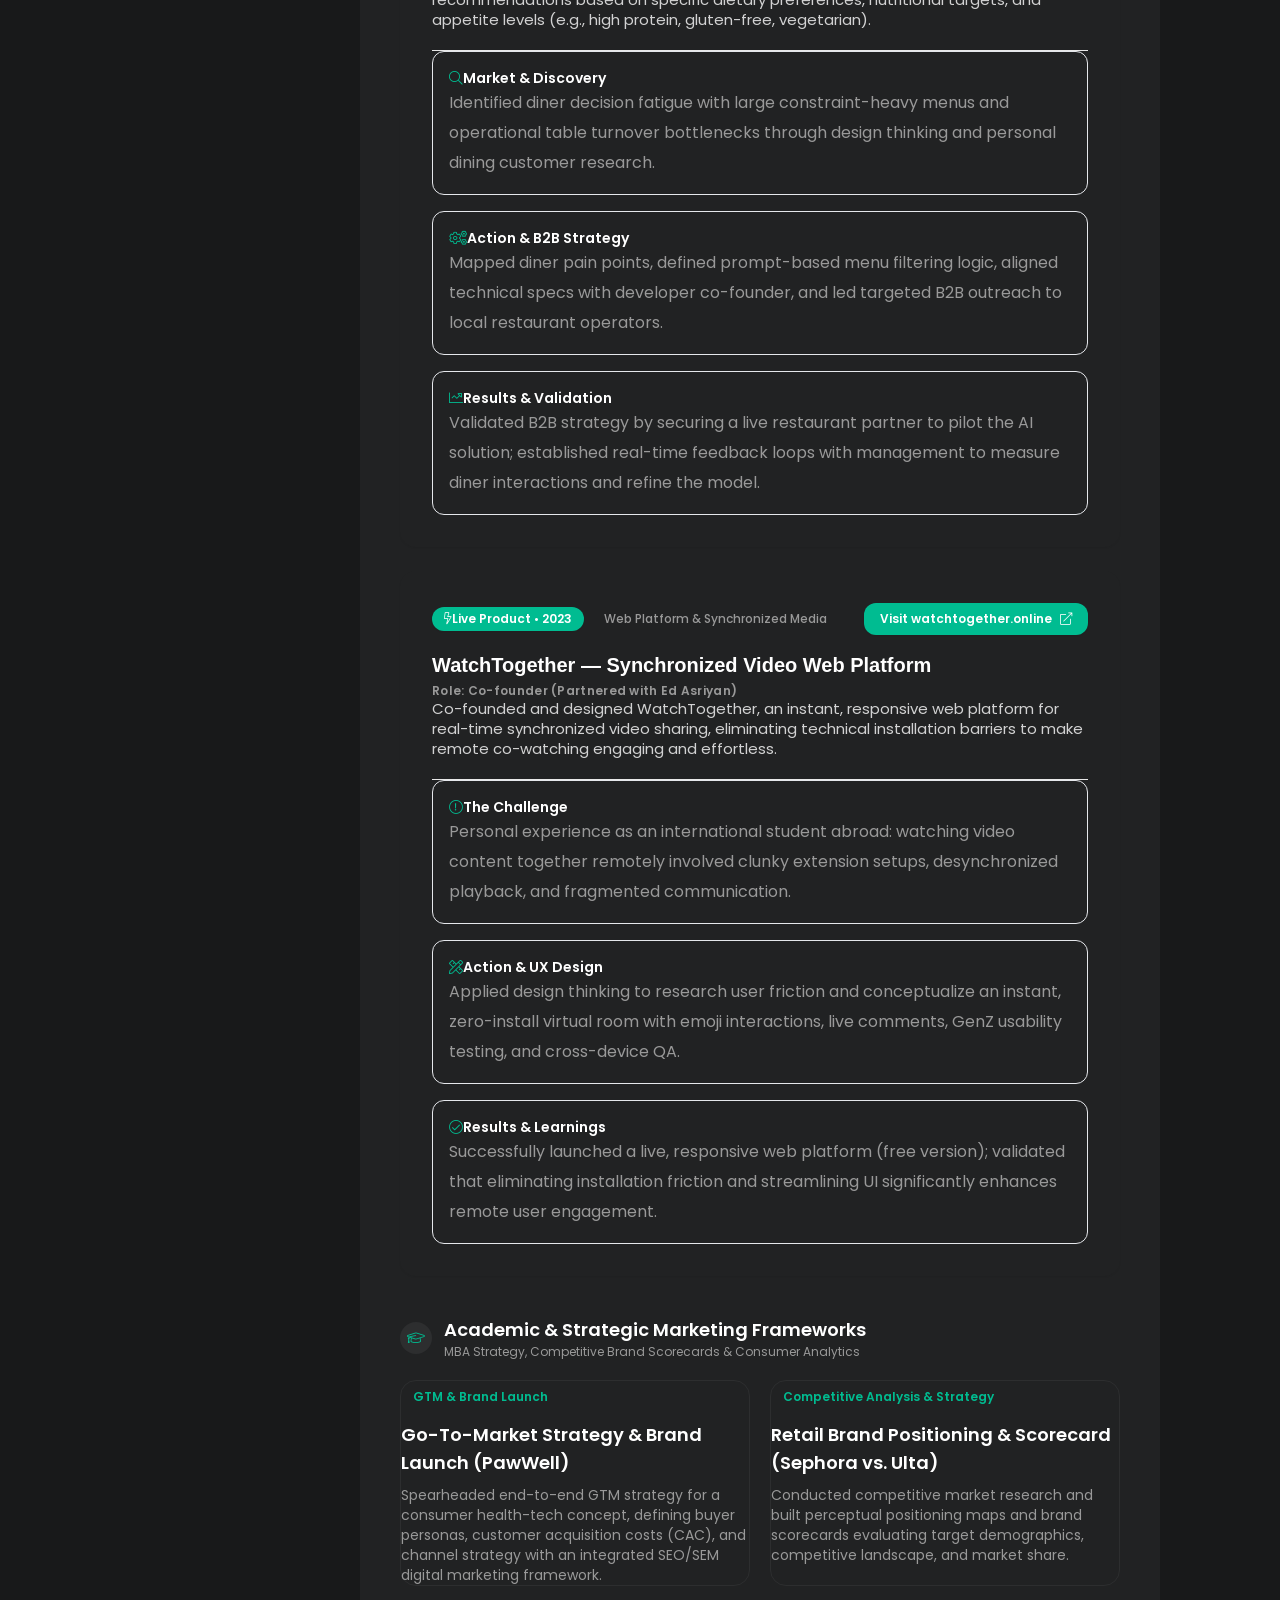
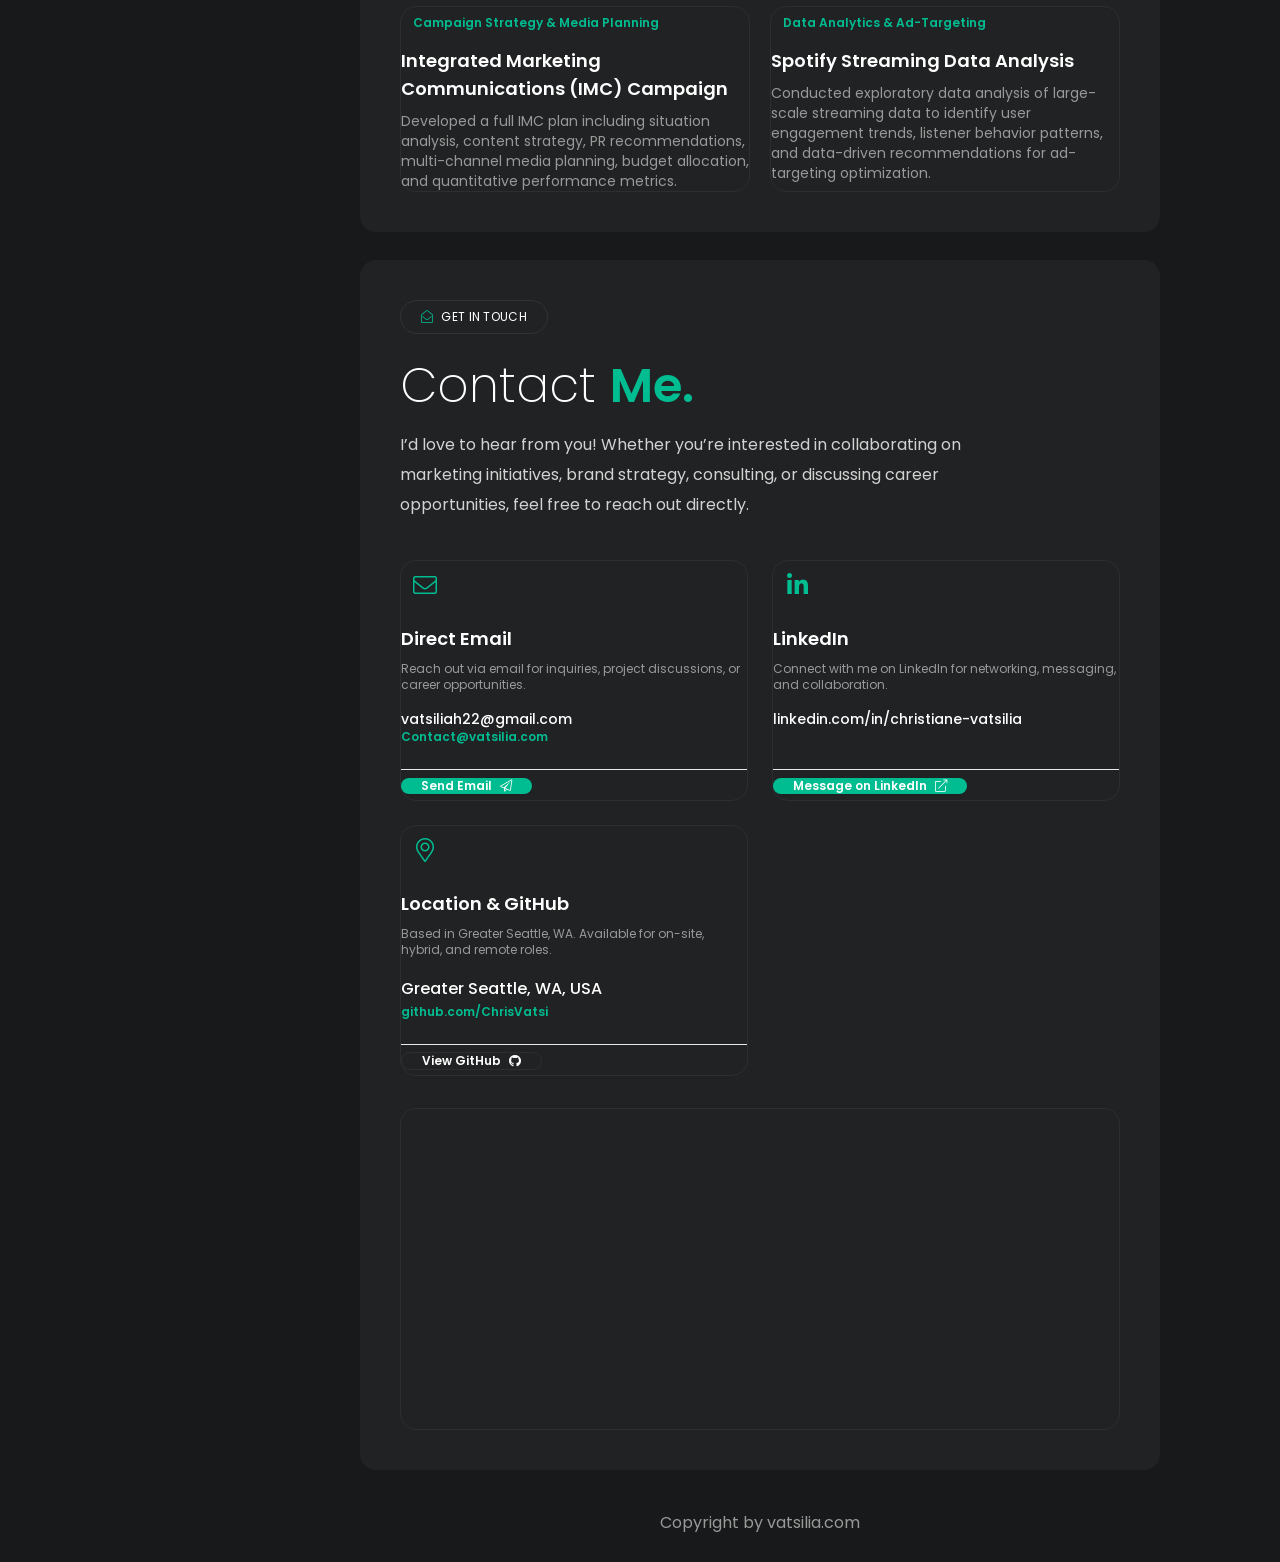
==== commit 91ce5975: "contact" ====
--- a/index.html
+++ b/index.html
@@ -546,7 +546,7 @@
                                 <li>
                                     <span class="flex-[0_0_6rem] font-medium text-black dark:text-white">Email</span>
                                     <span class="flex-[0_0_2rem]">:</span>
-                                    <a class="text-black dark:text-white hover:text-theme" href="mailto:vatsiliah22@gmail.com">vatsiliah22@gmail.com</a>
+                                    <span class="text-black dark:text-white"><a class="hover:text-theme" href="mailto:vatsiliah22@gmail.com">vatsiliah22@gmail.com</a> / <a class="hover:text-theme" href="mailto:Contact@vatsilia.com">Contact@vatsilia.com</a></span>
                                 </li>
                                 <li>
                                     <span class="flex-[0_0_6rem] font-medium text-black dark:text-white">LinkedIn</span>
@@ -1298,7 +1298,7 @@
                         <div
                             class="inline-flex items-center gap-2 px-4 py-2 text-xs tracking-wide text-black dark:text-white border lg:px-5 section-name border-platinum dark:border-greyBlack200 rounded-4xl">
                             <i class="fal fa-envelope-open text-theme"></i>
-                            CONTACT
+                            GET IN TOUCH
                         </div>
                         <div class="mb-10 mt-7 section-title">
                             <h2
@@ -1306,72 +1306,96 @@
                                 Contact <span class="font-semibold text-theme">Me.</span>
                             </h2>
                             <p class="mt-3.5 md:mt-5 subtitle max-w-sectionTitle text-black/80 dark:text-white/80">
-                                I’d love to hear from you! Whether you’re interested in collaborating on marketing initiatives, brand strategy, or discussing career opportunities, feel free to reach out.
+                                I’d love to hear from you! Whether you’re interested in collaborating on marketing initiatives, brand strategy, consulting, or discussing career opportunities, feel free to reach out directly.
                             </p>
                         </div><!--./section-title-->
 
-                        <div class="grid gap-12 mt-8 mb-10 md:my-12 md:grid-cols-12">
-                            <div class="md:col-span-5">
-                                <ul class="contact-info space-y-6 md:space-y-10 2xl:space-y-12 *:flex *:flex-wrap *:items-center *:gap-5">
-                                    <li>
-                                        <div class="flex justify-center w-12 icon">
-                                            <svg width="29" height="42" viewBox="0 0 29 42" fill="none"
-                                                xmlns="http://www.w3.org/2000/svg">
-                                                <path
-                                                    d="M21.9647 14.6023C21.9647 13.1428 21.5323 11.7161 20.7221 10.5026C19.9119 9.28904 18.7603 8.34321 17.4129 7.78469C16.0656 7.22617 14.5831 7.08003 13.1527 7.36476C11.7224 7.6495 10.4086 8.35231 9.3774 9.38432C8.3462 10.4163 7.64394 11.7312 7.35943 13.1627C7.07492 14.5941 7.22095 16.0778 7.77903 17.4262C8.33711 18.7746 9.28219 19.9271 10.4947 20.738C11.7073 21.5488 13.1329 21.9816 14.5912 21.9816C16.5461 21.9793 18.4203 21.2011 19.8026 19.8177C21.1849 18.4343 21.9624 16.5587 21.9647 14.6023ZM8.19081 14.6023C8.19081 13.3354 8.56618 12.097 9.26947 11.0436C9.97276 9.99021 10.9724 9.1692 12.1419 8.68439C13.3114 8.19957 14.5983 8.07272 15.8399 8.31988C17.0815 8.56703 18.2219 9.1771 19.117 10.0729C20.0121 10.9687 20.6217 12.1101 20.8687 13.3526C21.1156 14.5952 20.9889 15.8831 20.5045 17.0536C20.02 18.224 19.1997 19.2244 18.1471 19.9283C17.0946 20.6321 15.8571 21.0078 14.5912 21.0078C12.8943 21.0059 11.2674 20.3304 10.0675 19.1296C8.86764 17.9287 8.1927 16.3005 8.19081 14.6023ZM24.2873 33.543C22.5204 32.783 20.65 32.2913 18.738 32.0842C20.9575 29.4709 23.0322 26.7378 24.9528 23.8972C27.4103 20.1273 28.6053 17.0871 28.6053 14.6013C28.6053 10.8818 27.1289 7.31453 24.5008 4.68439C21.8728 2.05426 18.3084 0.57666 14.5917 0.57666C10.8751 0.57666 7.31067 2.05426 4.68261 4.68439C2.05455 7.31453 0.578125 10.8818 0.578125 14.6013C0.578125 17.0871 1.77411 20.1273 4.23066 23.8967C6.15138 26.7371 8.22592 29.4701 10.445 32.0837C8.54054 32.2902 6.67728 32.7786 4.9162 33.5329C2.63665 34.5891 2.15778 35.7693 2.15778 36.5736C2.15778 37.9338 3.51546 39.1671 5.98063 40.0466C8.76145 40.9426 11.6708 41.374 14.5917 41.3235C17.5127 41.3739 20.422 40.9425 23.2028 40.0466C25.6675 39.1671 27.0252 37.9338 27.0252 36.5736C27.0252 35.7741 26.5511 34.5963 24.2873 33.543ZM1.5507 14.6023C1.5507 11.141 2.92461 7.82145 5.37018 5.37394C7.81576 2.92644 11.1327 1.55144 14.5912 1.55144C18.0498 1.55144 21.3667 2.92644 23.8123 5.37394C26.2579 7.82145 27.6318 11.141 27.6318 14.6023C27.6318 19.8104 21.5983 27.1016 17.1932 32.4255C16.2503 33.5655 15.3514 34.6518 14.5912 35.6209C13.8311 34.6518 12.9322 33.5655 11.9893 32.4255C7.5842 27.1016 1.5507 19.8104 1.5507 14.6023ZM14.5912 40.3506C7.83727 40.3506 3.13083 38.3609 3.13083 36.5751C3.13083 35.8397 3.91014 35.0736 5.32475 34.4206C7.19133 33.6402 9.16768 33.1547 11.1832 32.9814L11.2396 33.0494C12.3399 34.3813 13.3833 35.64 14.2057 36.7134C14.2511 36.7728 14.3095 36.8209 14.3765 36.854C14.4435 36.8871 14.5172 36.9043 14.592 36.9043C14.6667 36.9043 14.7404 36.8871 14.8074 36.854C14.8744 36.8209 14.9328 36.7728 14.9783 36.7134C15.7997 35.64 16.8411 34.3818 17.9443 33.0494L18.0007 32.9814C20.0231 33.1548 22.0061 33.6433 23.8778 34.4292C25.2805 35.0827 26.0531 35.8454 26.0531 36.5774C26.0516 38.3609 21.3452 40.3506 14.5912 40.3506Z"
-                                                    fill="#00BC91" />
-                                                <circle cx="14.5889" cy="14.6548" r="3.69277" stroke="white"
-                                                    stroke-width="0.7" />
-                                            </svg>
-                                        </div>
-                                        <div class="flex-1">
-                                            <h6 class="text-lg text-black dark:text-white">Location</h6>
-                                            <p class="text-sm">Greater Seattle, WA, USA</p>
-                                        </div>
-                                    </li>
-                                    <li>
-                                        <div class="flex justify-center w-12 icon">
-                                            <i class="fab fa-linkedin-in text-3xl text-theme"></i>
-                                        </div>
-                                        <div class="flex-1">
-                                            <h6 class="text-lg text-black dark:text-white">LinkedIn &amp; GitHub</h6>
-                                            <p class="text-sm"><a class="hover:text-theme" target="_blank" href="https://www.linkedin.com/in/christiane-vatsilia">linkedin.com/in/christiane-vatsilia</a></p>
-                                            <p class="text-xs text-theme mt-0.5"><a target="_blank" href="https://github.com/ChrisVatsi">github.com/ChrisVatsi</a></p>
-                                        </div>
-                                    </li>
-                                </ul>
-                            </div><!-- Contact info end -->
-
-                            <div class="md:col-span-7">
-                                <form id="contactForm" action="contact-form.php" method="POST" class="space-y-4">
-                                    <div class="form-group">
-                                        <input type="text" name="client__name" id="client__name" placeholder="Name"
-                                            class="w-full p-5 text-sm outline-none h-13 focus:border-theme dark:focus:border-theme dark:placeholder:text-white/40"
-                                            required>
-                                    </div>
-                                    <div class="form-group">
-                                        <input type="email" name="client_email" id="client_email" placeholder="E-Mail"
-                                            class="w-full p-5 text-sm outline-none h-13 focus:border-theme dark:focus:border-theme dark:placeholder:text-white/40"
-                                            required>
-                                    </div>
-                                    <div class="form-group">
-                                        <textarea name="contact__message" id="contact__message" placeholder="Message" rows="5"
-                                            class="w-full px-5 py-4 text-sm outline-none focus:border-theme dark:placeholder:text-white/40"></textarea>
-                                    </div>
-                                    <div class=" form-group">
-                                        <button type="submit"
-                                            class="inline-flex items-center gap-2 text-[15px] font-medium border border-theme bg-theme text-white py-4.5 px-9 rounded-4xl leading-none transition-all duration-300 hover:bg-themeHover hover:border-themeHover"
-                                            aria-label="Send Message">
-                                            Send Message
-                                        </button>
-                                    </div>
-                                </form>
-                                <!-- Contact form end -->
-                            </div>
-                        </div>
-                        <iframe
-                            src="https://www.google.com/maps/embed?pb=!1m18!1m12!1m3!1d172153.72219554713!2d-122.50460190112018!3d47.60859698147545!2m3!1f0!2f0!3f0!3m2!1i1024!2i768!4f13.1!3m3!1m2!1s0x5490102c93e83355%3A0x102565466944d59a!2sSeattle%2C%20WA!5e0!3m2!1sen!2sus!4v1732432060747!5m2!1sen!2sus" width="600" height="450" style="border:0;" allowfullscreen="" loading="lazy" referrerpolicy="no-referrer-when-downgrade">
-                        </iframe>
+                        <div class="grid gap-6 my-8 sm:grid-cols-2 lg:grid-cols-3">
+                            <!-- Direct Email Card -->
+                            <div class="p-6 md:p-7 border border-platinum dark:border-metalBlack rounded-2xl transition duration-300 hover:border-theme dark:hover:border-theme bg-flashWhite/40 dark:bg-metalBlack/20 flex flex-col justify-between">
+                                <div>
+                                    <div class="w-12 h-12 rounded-xl bg-theme/10 text-theme flex-center text-2xl mb-4">
+                                        <i class="fal fa-envelope"></i>
+                                    </div>
+                                    <h4 class="text-lg font-semibold text-black dark:text-white mb-2">Direct Email</h4>
+                                    <p class="text-xs text-black/70 dark:text-white/70 mb-4 leading-relaxed">
+                                        Reach out via email for inquiries, project discussions, or career opportunities.
+                                    </p>
+                                    <div class="space-y-1.5 text-sm font-medium">
+                                        <a href="mailto:vatsiliah22@gmail.com" class="block text-black dark:text-white hover:text-theme transition-colors">
+                                            vatsiliah22@gmail.com
+                                        </a>
+                                        <a href="mailto:Contact@vatsilia.com" class="block text-theme hover:underline transition-colors text-xs font-semibold">
+                                            Contact@vatsilia.com
+                                        </a>
+                                    </div>
+                                </div>
+                                <div class="mt-6 pt-4 border-t border-platinum dark:border-greyBlack/60">
+                                    <a href="mailto:vatsiliah22@gmail.com"
+                                        class="inline-flex items-center gap-2 text-xs font-semibold text-white bg-theme hover:bg-themeHover py-2.5 px-5 rounded-full transition-all duration-300 shadow-sm">
+                                        <span>Send Email</span>
+                                        <i class="fal fa-paper-plane text-[11px]"></i>
+                                    </a>
+                                </div>
+                            </div>
+
+                            <!-- LinkedIn Card -->
+                            <div class="p-6 md:p-7 border border-platinum dark:border-metalBlack rounded-2xl transition duration-300 hover:border-theme dark:hover:border-theme bg-flashWhite/40 dark:bg-metalBlack/20 flex flex-col justify-between">
+                                <div>
+                                    <div class="w-12 h-12 rounded-xl bg-theme/10 text-theme flex-center text-2xl mb-4">
+                                        <i class="fab fa-linkedin-in"></i>
+                                    </div>
+                                    <h4 class="text-lg font-semibold text-black dark:text-white mb-2">LinkedIn</h4>
+                                    <p class="text-xs text-black/70 dark:text-white/70 mb-4 leading-relaxed">
+                                        Connect with me on LinkedIn for networking, messaging, and collaboration.
+                                    </p>
+                                    <div class="text-sm font-medium">
+                                        <a href="https://www.linkedin.com/in/christiane-vatsilia" target="_blank" class="text-black dark:text-white hover:text-theme transition-colors break-all">
+                                            linkedin.com/in/christiane-vatsilia
+                                        </a>
+                                    </div>
+                                </div>
+                                <div class="mt-6 pt-4 border-t border-platinum dark:border-greyBlack/60">
+                                    <a href="https://www.linkedin.com/in/christiane-vatsilia" target="_blank"
+                                        class="inline-flex items-center gap-2 text-xs font-semibold text-white bg-theme hover:bg-themeHover py-2.5 px-5 rounded-full transition-all duration-300 shadow-sm">
+                                        <span>Message on LinkedIn</span>
+                                        <i class="fal fa-external-link text-[11px]"></i>
+                                    </a>
+                                </div>
+                            </div>
+
+                            <!-- Location & GitHub Card -->
+                            <div class="p-6 md:p-7 border border-platinum dark:border-metalBlack rounded-2xl transition duration-300 hover:border-theme dark:hover:border-theme bg-flashWhite/40 dark:bg-metalBlack/20 flex flex-col justify-between sm:max-lg:col-span-2">
+                                <div>
+                                    <div class="w-12 h-12 rounded-xl bg-theme/10 text-theme flex-center text-2xl mb-4">
+                                        <i class="fal fa-map-marker-alt"></i>
+                                    </div>
+                                    <h4 class="text-lg font-semibold text-black dark:text-white mb-2">Location &amp; GitHub</h4>
+                                    <p class="text-xs text-black/70 dark:text-white/70 mb-4 leading-relaxed">
+                                        Based in Greater Seattle, WA. Available for on-site, hybrid, and remote roles.
+                                    </p>
+                                    <div class="space-y-1 text-sm font-medium">
+                                        <p class="text-black dark:text-white">Greater Seattle, WA, USA</p>
+                                        <a href="https://github.com/ChrisVatsi" target="_blank" class="block text-theme hover:underline transition-colors text-xs font-semibold">
+                                            github.com/ChrisVatsi
+                                        </a>
+                                    </div>
+                                </div>
+                                <div class="mt-6 pt-4 border-t border-platinum dark:border-greyBlack/60">
+                                    <a href="https://github.com/ChrisVatsi" target="_blank"
+                                        class="inline-flex items-center gap-2 text-xs font-semibold border border-platinum dark:border-metalBlack text-black dark:text-white hover:border-theme hover:text-theme py-2.5 px-5 rounded-full transition-all duration-300">
+                                        <span>View GitHub</span>
+                                        <i class="fab fa-github text-[12px]"></i>
+                                    </a>
+                                </div>
+                            </div>
+                        </div>
+
+                        <div class="mt-8 overflow-hidden rounded-2xl border border-platinum dark:border-metalBlack">
+                            <iframe
+                                src="https://www.google.com/maps/embed?pb=!1m18!1m12!1m3!1d172153.72219554713!2d-122.50460190112018!3d47.60859698147545!2m3!1f0!2f0!3f0!3m2!1i1024!2i768!4f13.1!3m3!1m2!1s0x5490102c93e83355%3A0x102565466944d59a!2sSeattle%2C%20WA!5e0!3m2!1sen!2sus!4v1732432060747!5m2!1sen!2sus" width="100%" height="320" style="border:0;" allowfullscreen="" loading="lazy" referrerpolicy="no-referrer-when-downgrade">
+                            </iframe>
+                        </div>
                     </div>
 
                 </div>
@@ -1385,7 +1409,7 @@
                 <div class="footer-container text-center py-6 max-w-content xl:max-2xl:max-w-50rem max-xl:mx-auto xl:ml-auto">
                     <p>
                         Copyright by
-                        <a href="#" class="transition-colors">@domain.com</a>
+                        <a href="#" class="transition-colors">vatsilia.com</a>
                     </p>
                 </div>
             </footer>
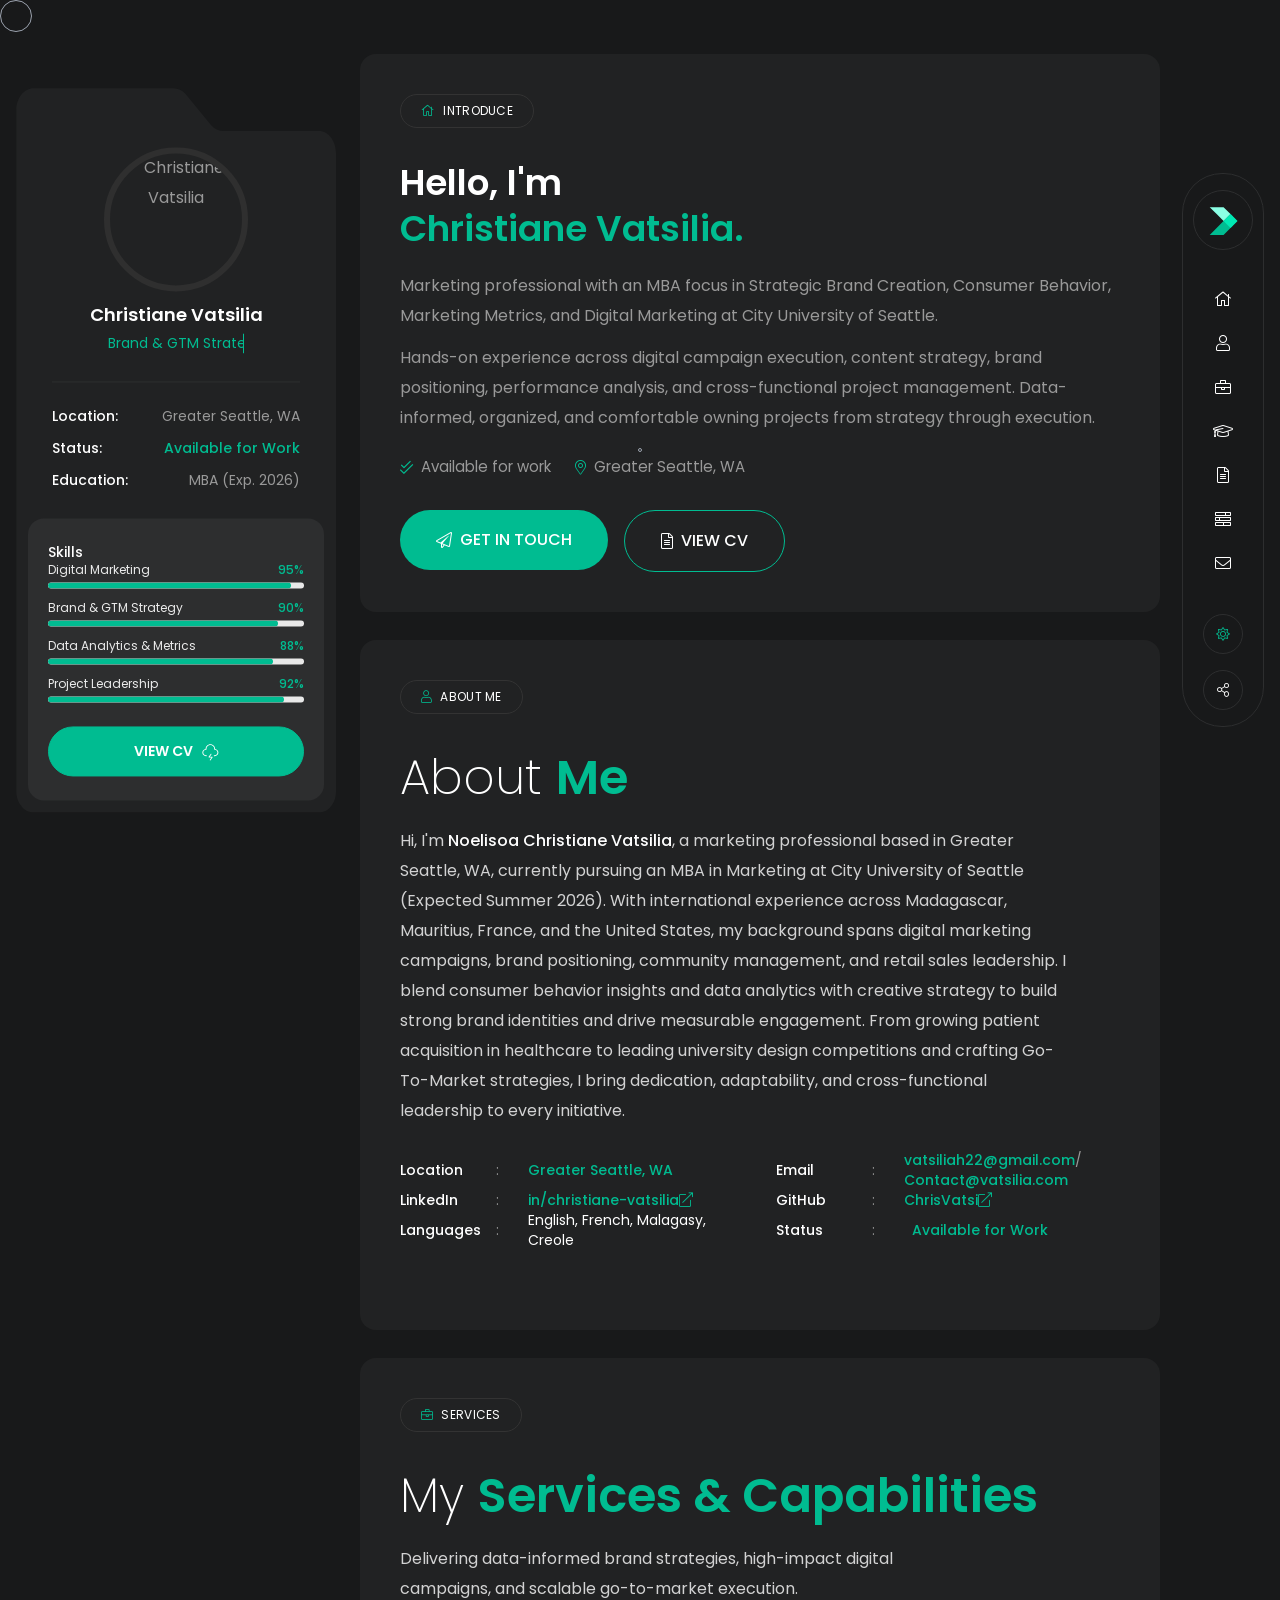
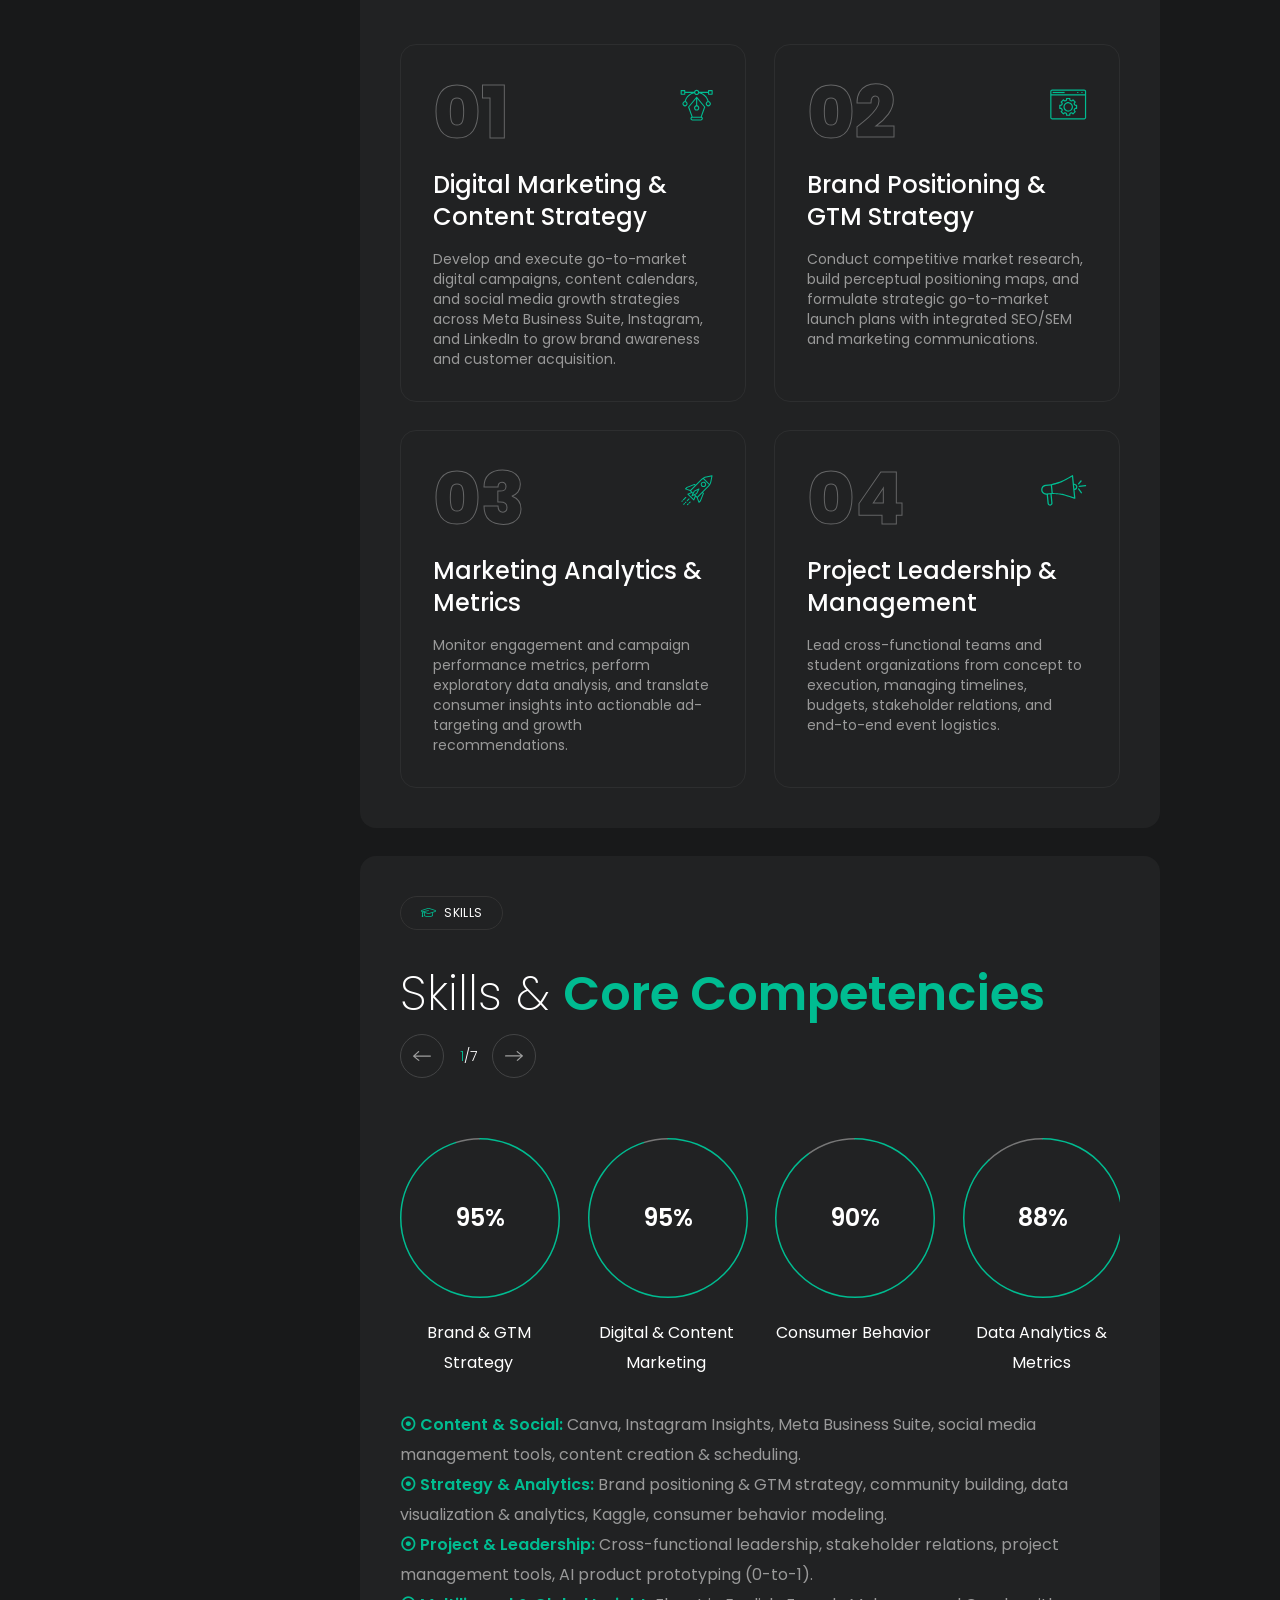
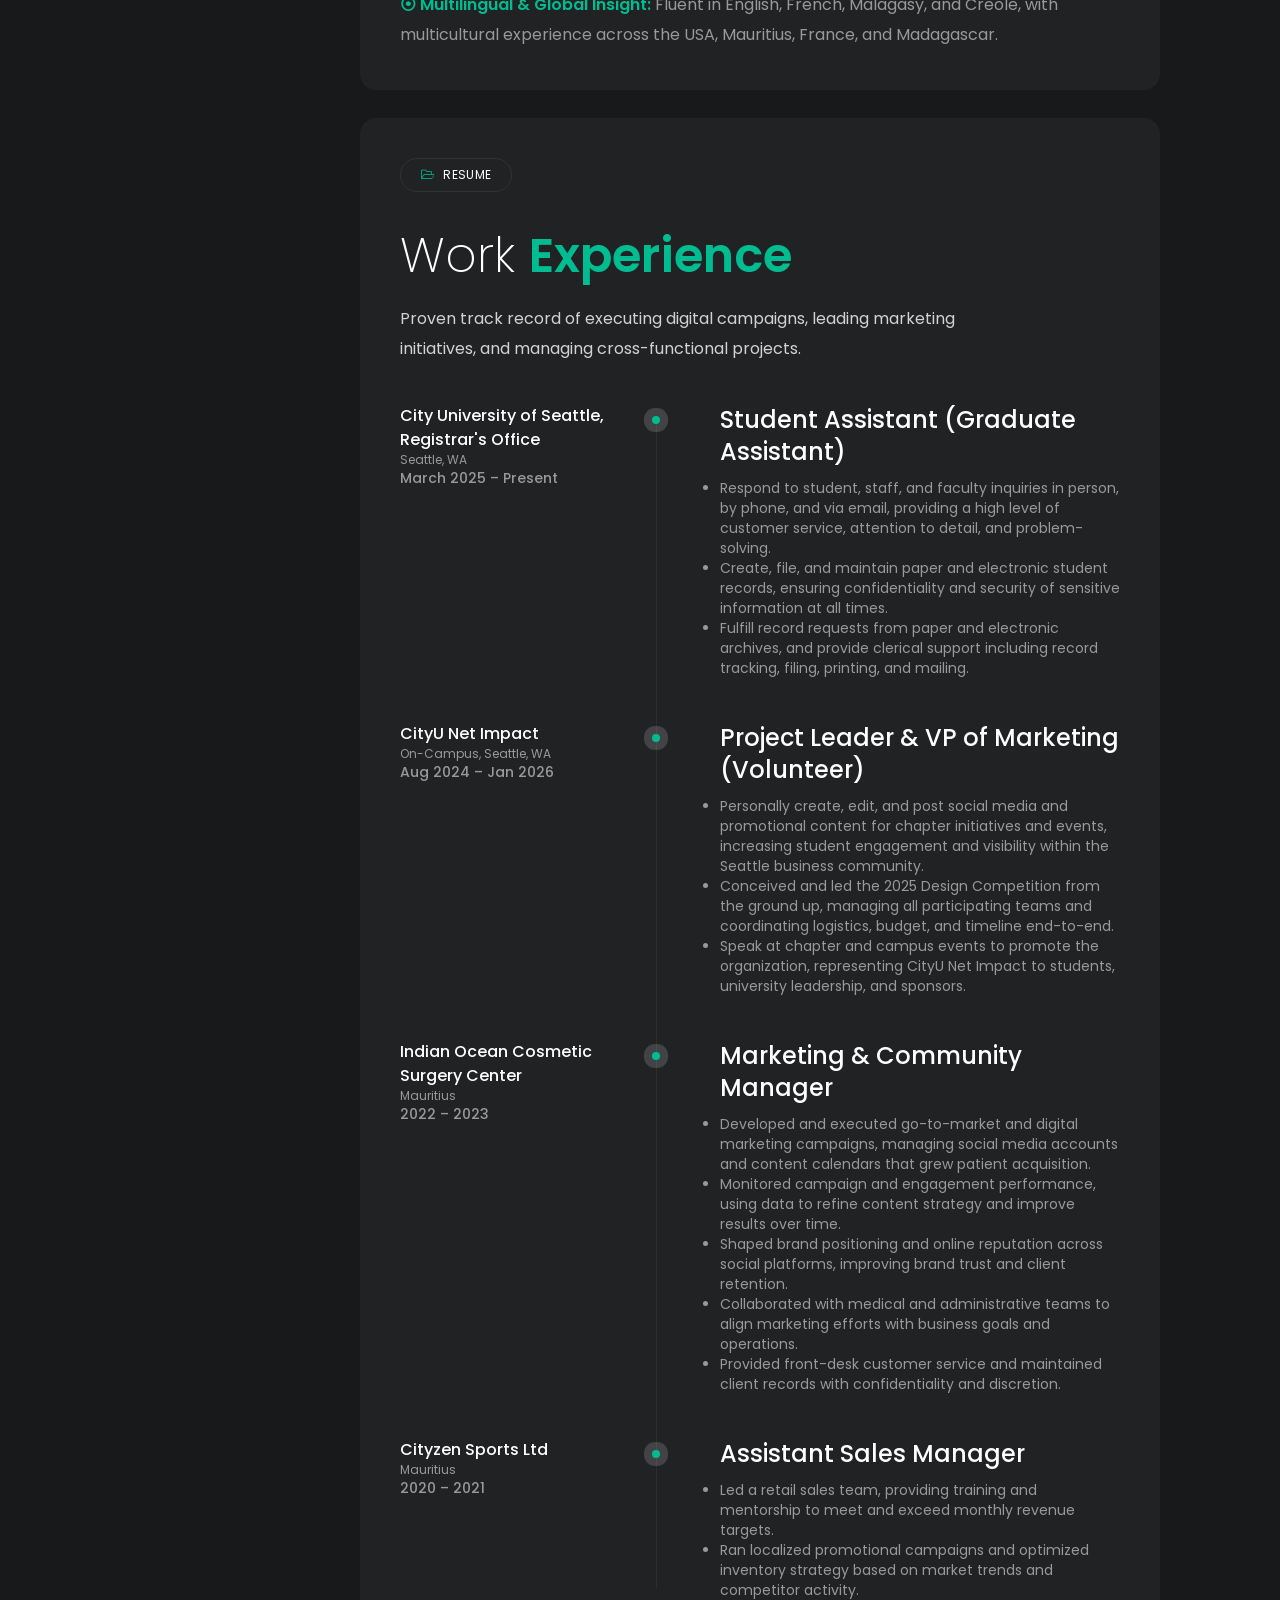
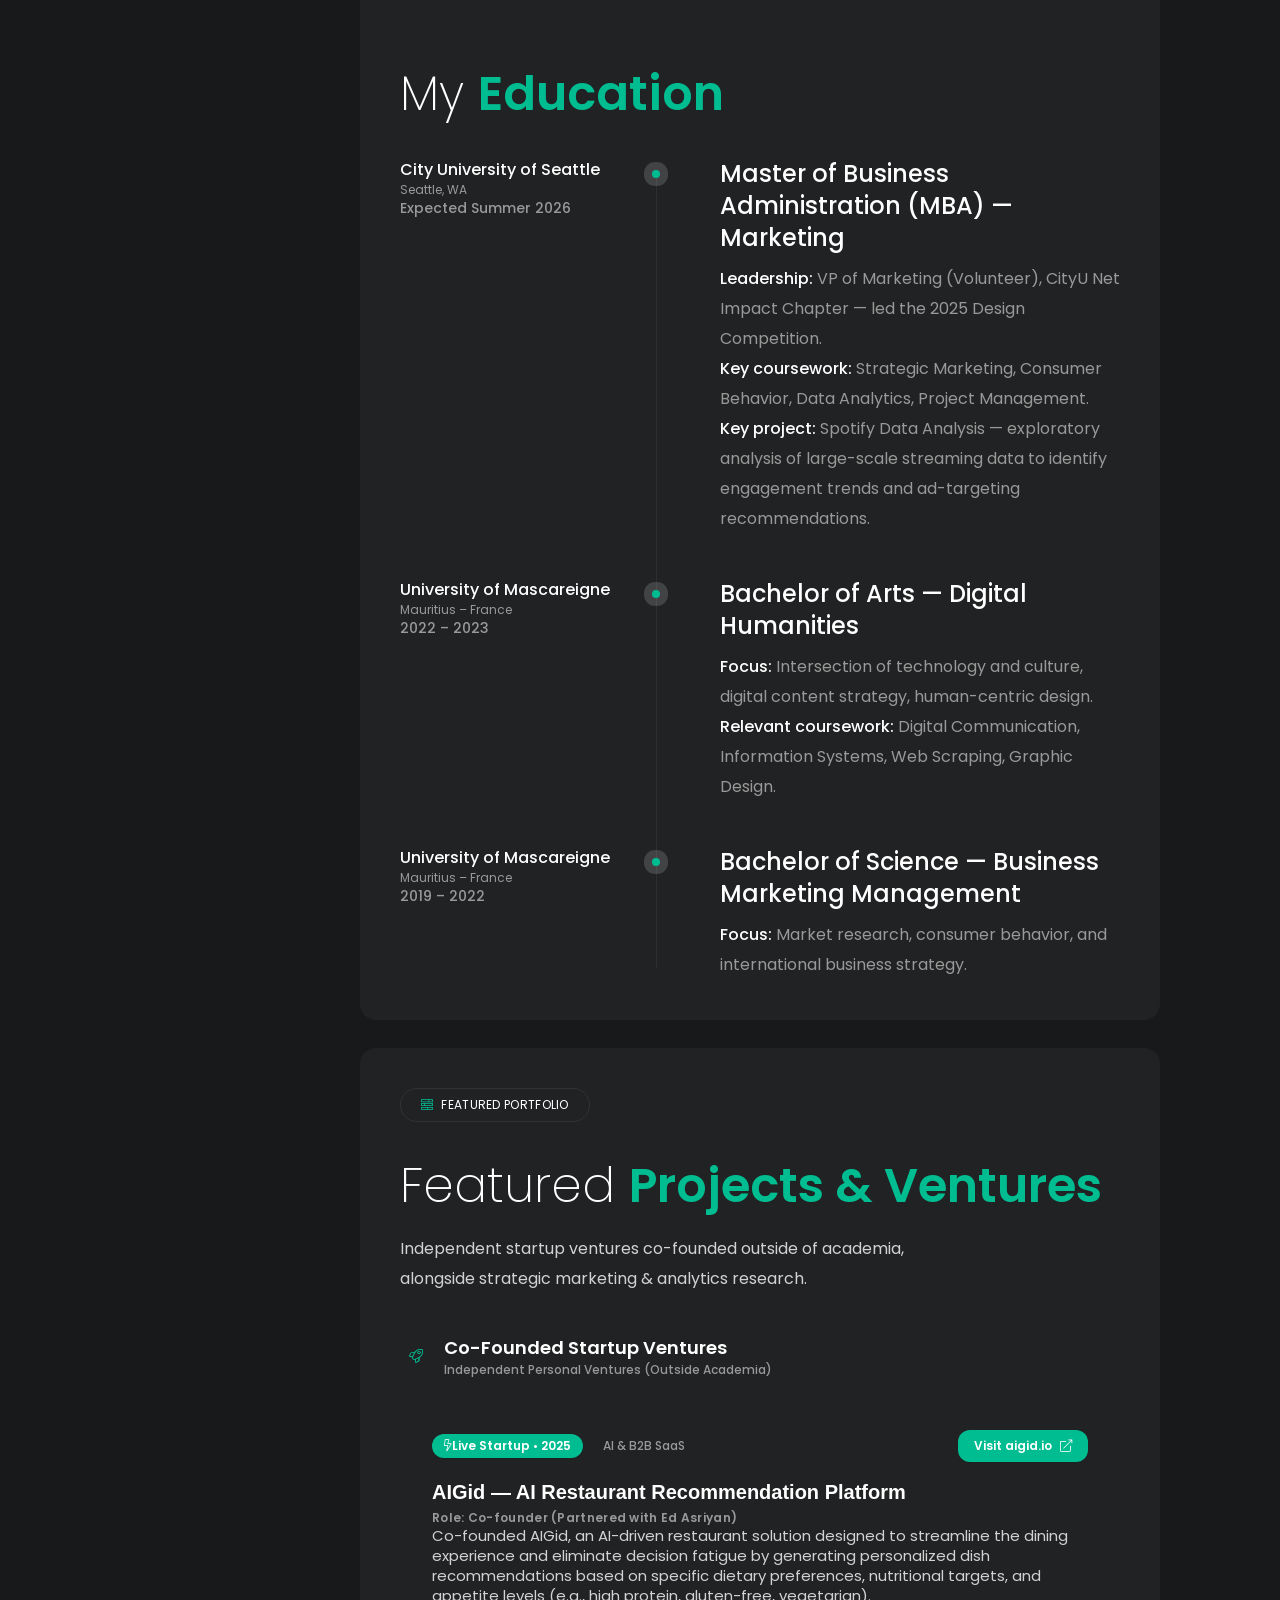
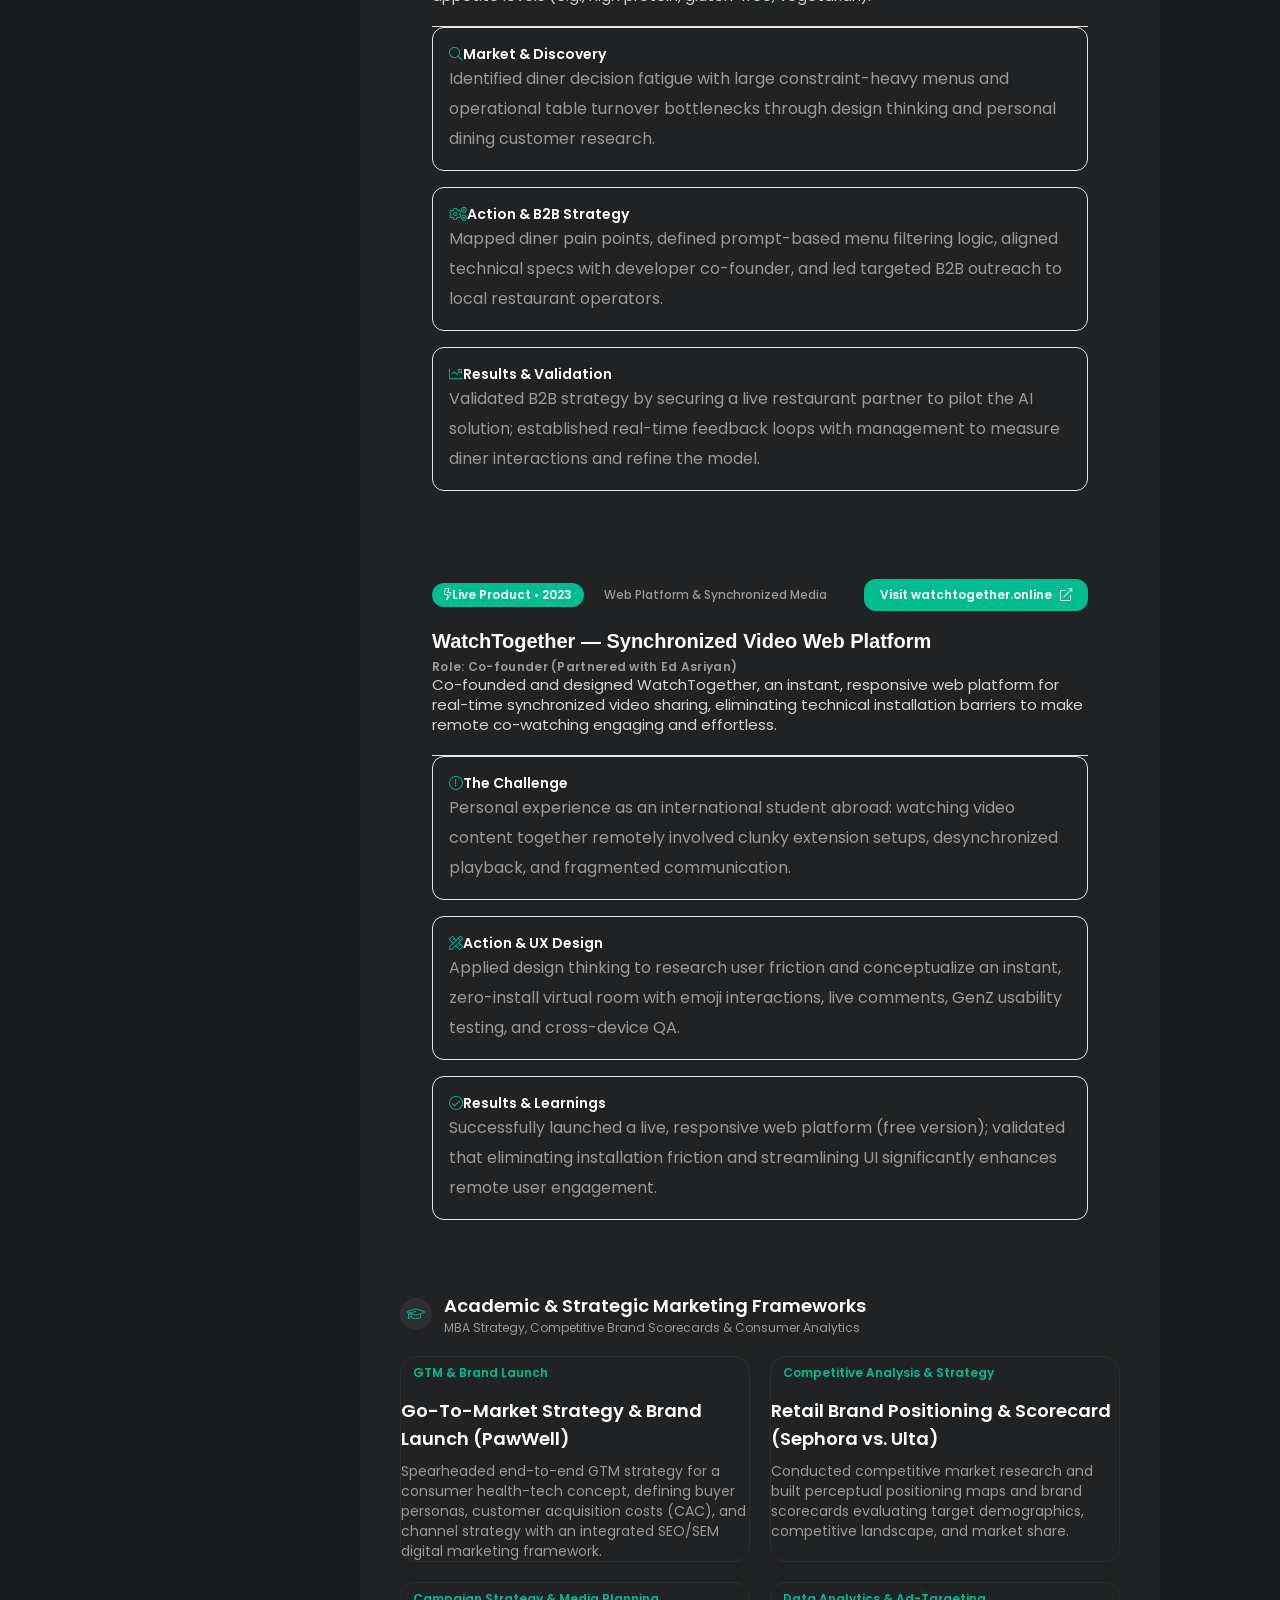
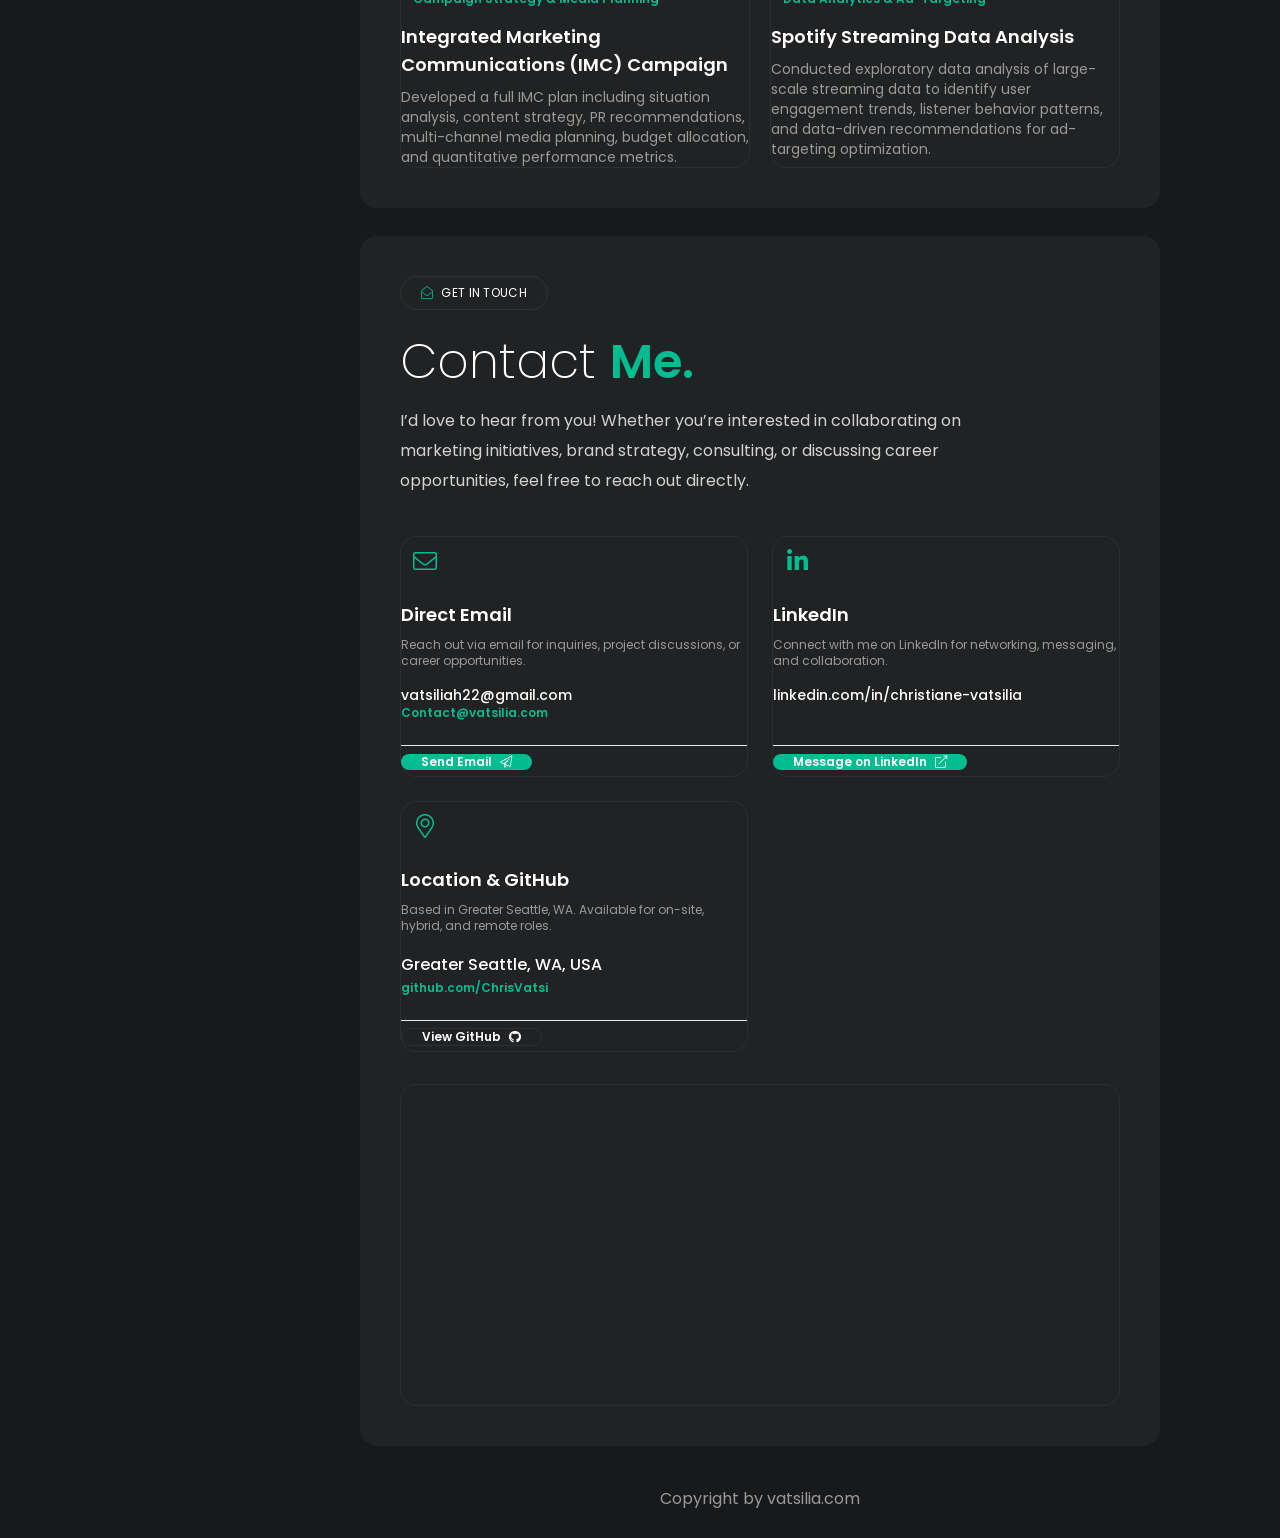
==== commit aa93cdb5: "contact link" ====
--- a/index.html
+++ b/index.html
@@ -252,15 +252,15 @@
                         <ul class="space-y-3 *:flex *:text-sm">
                             <li>
                                 <span class="flex-1 font-medium text-black dark:text-white">Location:</span>
-                                <span>Greater Seattle, WA</span>
+                                <span><a href="index.html#contact" class="hover:text-theme transition-colors">Greater Seattle, WA</a></span>
                             </li>
                             <li>
                                 <span class="flex-1 font-medium text-black dark:text-white">Status:</span>
-                                <span>Available for Work</span>
+                                <span><a href="index.html#contact" class="text-theme font-medium hover:underline flex items-center gap-1.5"><span class="w-1.5 h-1.5 rounded-full bg-theme animate-pulse"></span>Available for Work</a></span>
                             </li>
                             <li>
                                 <span class="flex-1 font-medium text-black dark:text-white">Education:</span>
-                                <span>MBA (Exp. 2026)</span>
+                                <span><a href="index.html#resume" class="hover:text-theme transition-colors">MBA (Exp. 2026)</a></span>
                             </li>
                         </ul>
                     </div>
@@ -536,27 +536,37 @@
                             </p>
                         </div>
 
-                        <div class="mt-6 section-content">
-                            <ul class="grid mt-4 mb-10 text-sm lg:mt-6 md:grid-cols-2 gap-x-8 gap-y-3 *:flex *:items-center">
+                                                <div class="mt-6 section-content">
+                            <ul class="grid mt-4 mb-10 text-sm lg:mt-6 md:grid-cols-2 gap-x-8 gap-y-3.5 *:flex *:items-center">
                                 <li>
                                     <span class="flex-[0_0_6rem] font-medium text-black dark:text-white">Location</span>
                                     <span class="flex-[0_0_2rem]">:</span>
-                                    <span class="text-black dark:text-white">Greater Seattle, WA</span>
+                                    <a class="text-theme hover:underline font-medium transition-colors" href="#contact">Greater Seattle, WA</a>
                                 </li>
                                 <li>
                                     <span class="flex-[0_0_6rem] font-medium text-black dark:text-white">Email</span>
                                     <span class="flex-[0_0_2rem]">:</span>
-                                    <span class="text-black dark:text-white"><a class="hover:text-theme" href="mailto:vatsiliah22@gmail.com">vatsiliah22@gmail.com</a> / <a class="hover:text-theme" href="mailto:Contact@vatsilia.com">Contact@vatsilia.com</a></span>
+                                    <span class="flex flex-wrap items-center gap-1.5">
+                                        <a class="text-theme hover:underline font-medium transition-colors" href="mailto:vatsiliah22@gmail.com">vatsiliah22@gmail.com</a>
+                                        <span class="text-black/40 dark:text-white/40">/</span>
+                                        <a class="text-theme hover:underline font-medium transition-colors" href="mailto:Contact@vatsilia.com">Contact@vatsilia.com</a>
+                                    </span>
                                 </li>
                                 <li>
                                     <span class="flex-[0_0_6rem] font-medium text-black dark:text-white">LinkedIn</span>
                                     <span class="flex-[0_0_2rem]">:</span>
-                                    <a class="text-black dark:text-white hover:text-theme" target="_blank" href="https://www.linkedin.com/in/christiane-vatsilia">in/christiane-vatsilia</a>
+                                    <a class="text-theme hover:underline font-medium inline-flex items-center gap-1.5 transition-colors" target="_blank" href="https://www.linkedin.com/in/christiane-vatsilia">
+                                        <span>in/christiane-vatsilia</span>
+                                        <i class="fal fa-external-link text-[11px]"></i>
+                                    </a>
                                 </li>
                                 <li>
                                     <span class="flex-[0_0_6rem] font-medium text-black dark:text-white">GitHub</span>
                                     <span class="flex-[0_0_2rem]">:</span>
-                                    <a class="text-black dark:text-white hover:text-theme" target="_blank" href="https://github.com/ChrisVatsi">ChrisVatsi</a>
+                                    <a class="text-theme hover:underline font-medium inline-flex items-center gap-1.5 transition-colors" target="_blank" href="https://github.com/ChrisVatsi">
+                                        <span>ChrisVatsi</span>
+                                        <i class="fal fa-external-link text-[11px]"></i>
+                                    </a>
                                 </li>
                                 <li>
                                     <span class="flex-[0_0_6rem] font-medium text-black dark:text-white">Languages</span>
@@ -566,7 +576,10 @@
                                 <li>
                                     <span class="flex-[0_0_6rem] font-medium text-black dark:text-white">Status</span>
                                     <span class="flex-[0_0_2rem]">:</span>
-                                    <span class="text-black dark:text-white">Available for Work</span>
+                                    <a class="text-theme hover:underline font-medium inline-flex items-center gap-1.5 transition-colors" href="#contact">
+                                        <span class="w-2 h-2 rounded-full bg-theme animate-pulse"></span>
+                                        <span>Available for Work</span>
+                                    </a>
                                 </li>
                             </ul>
                         </div>
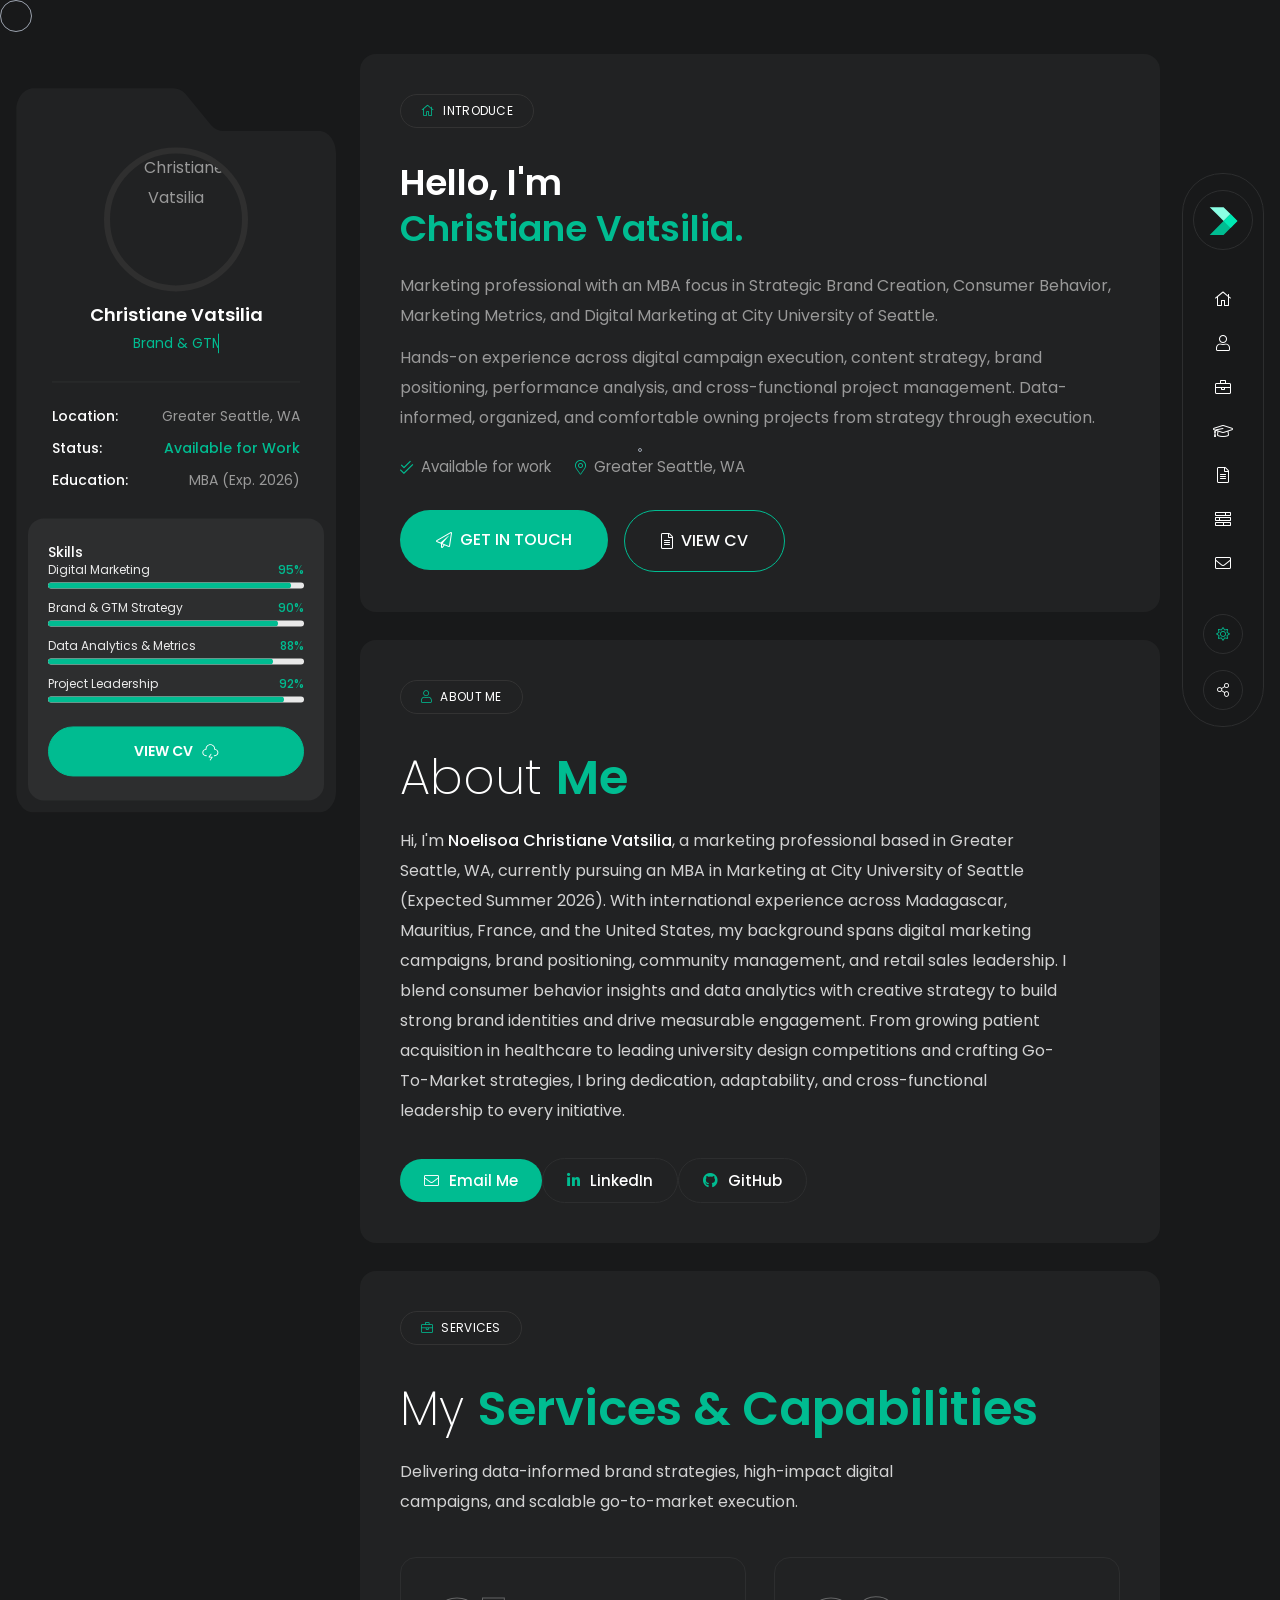
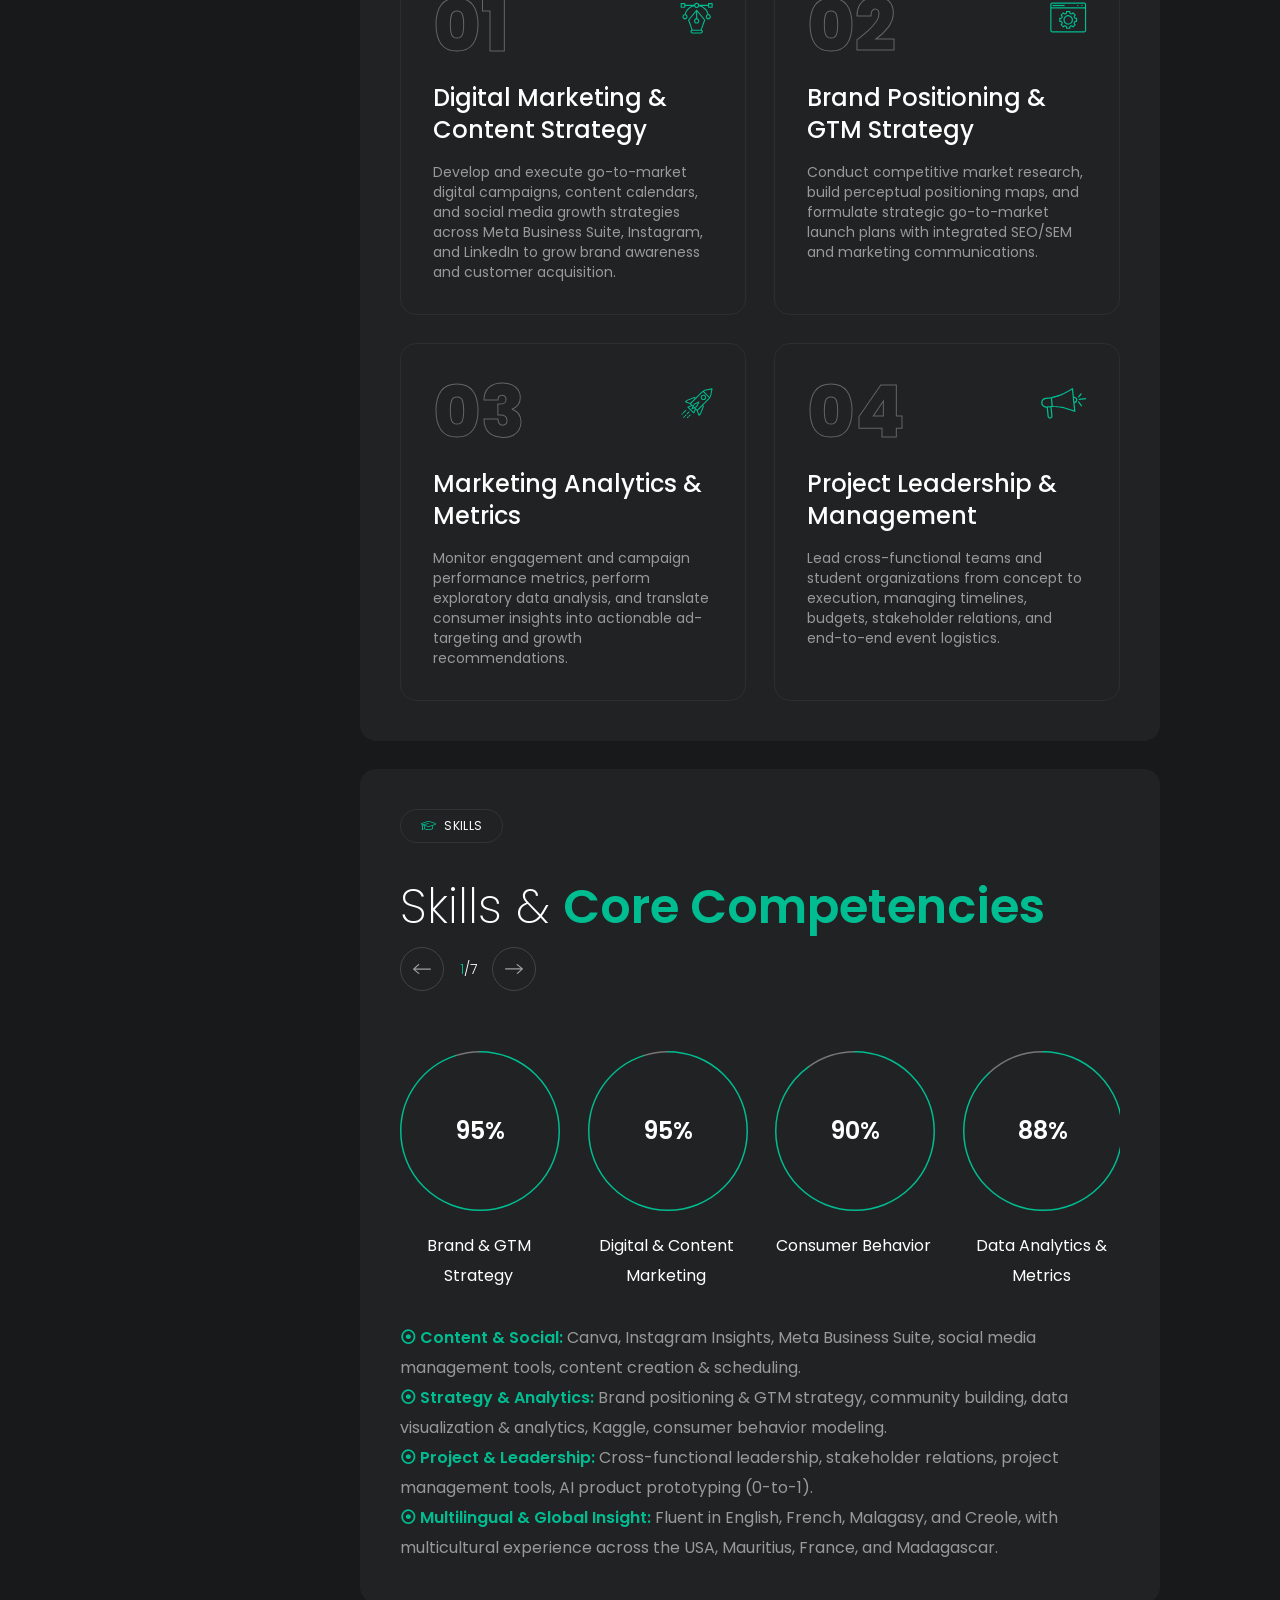
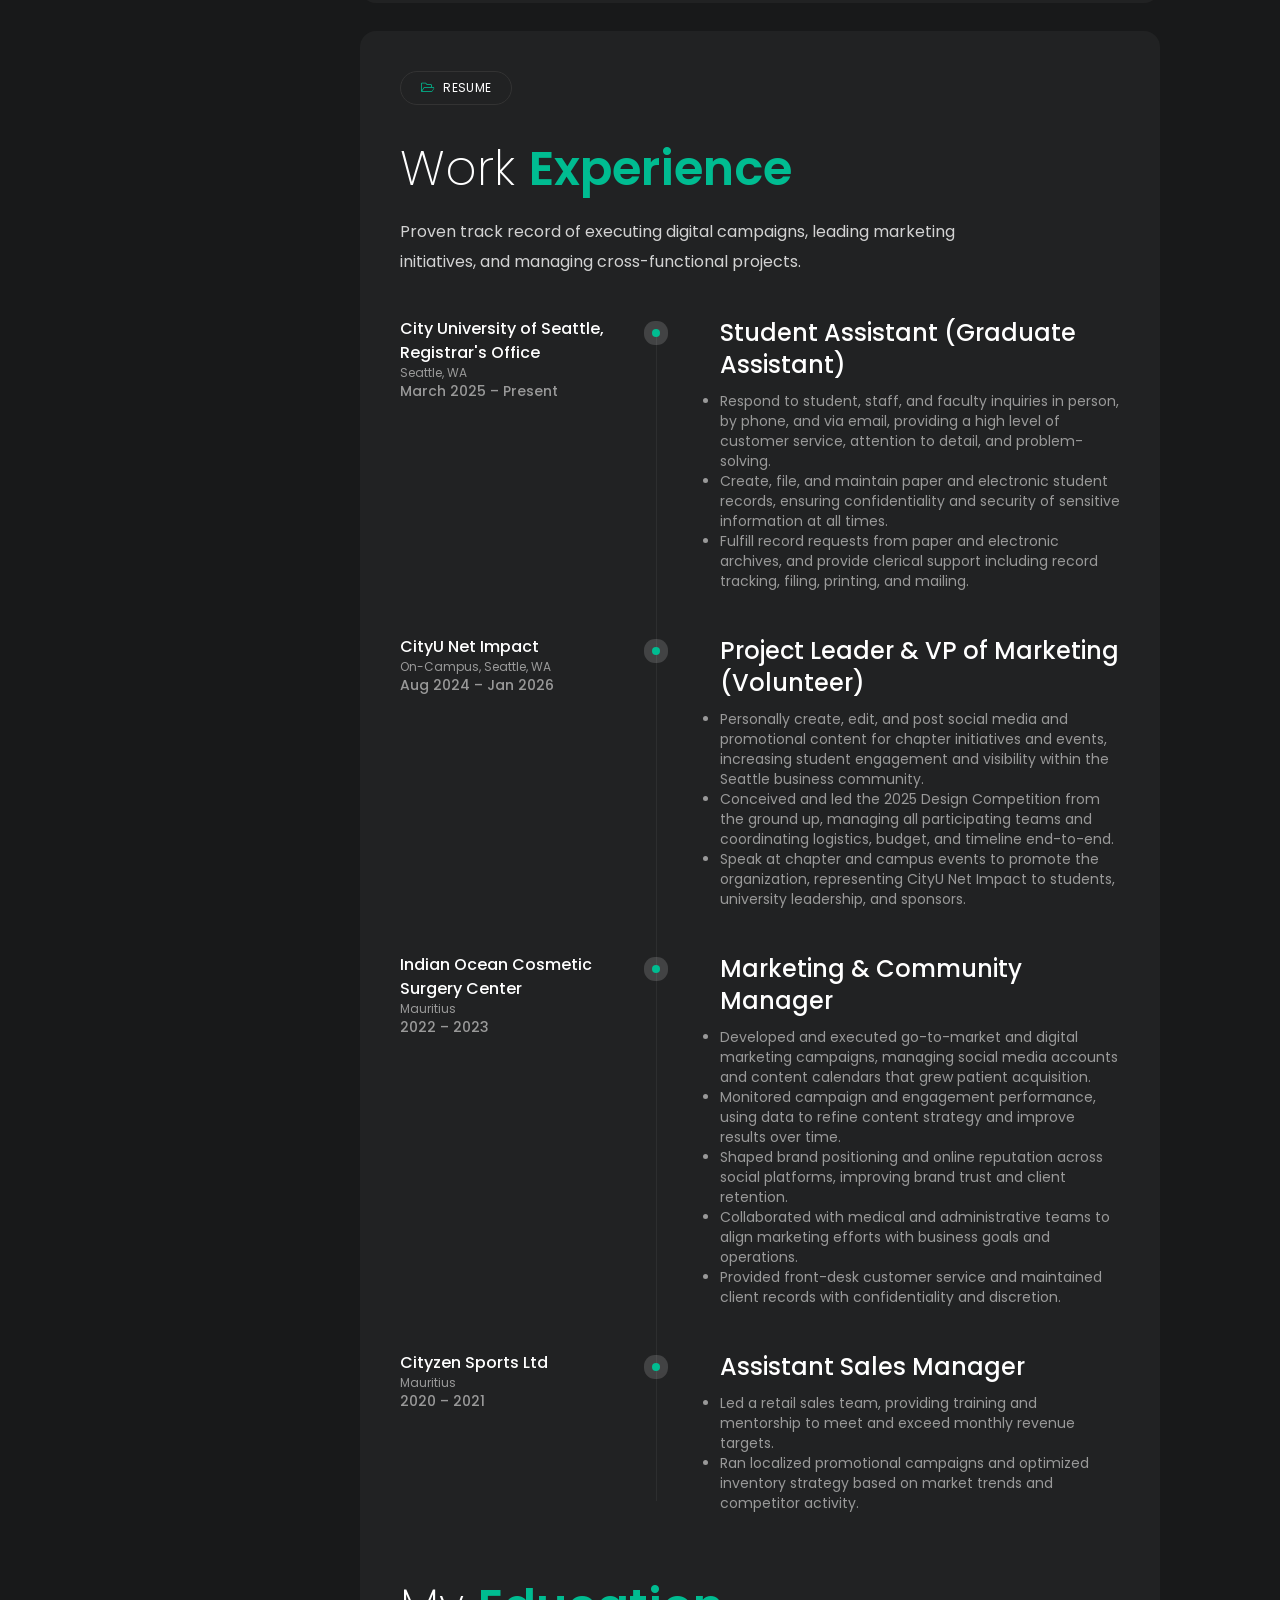
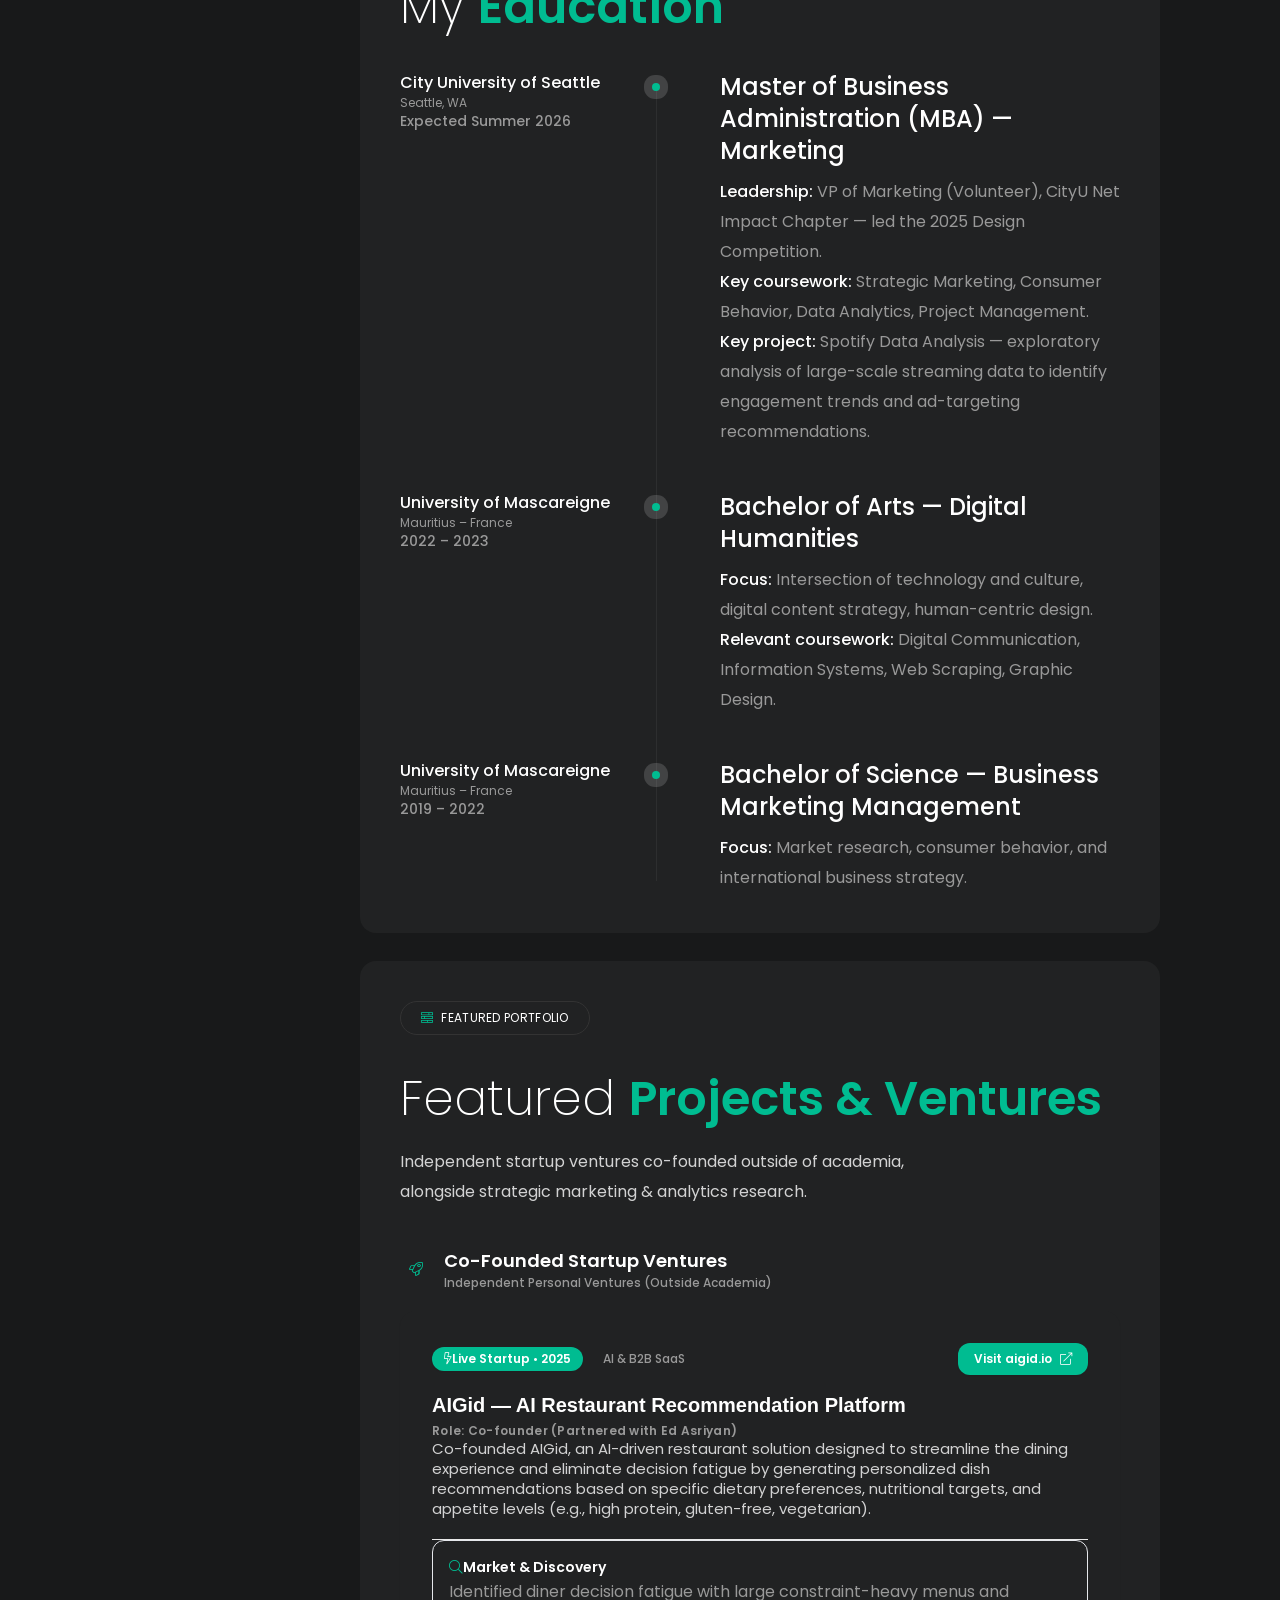
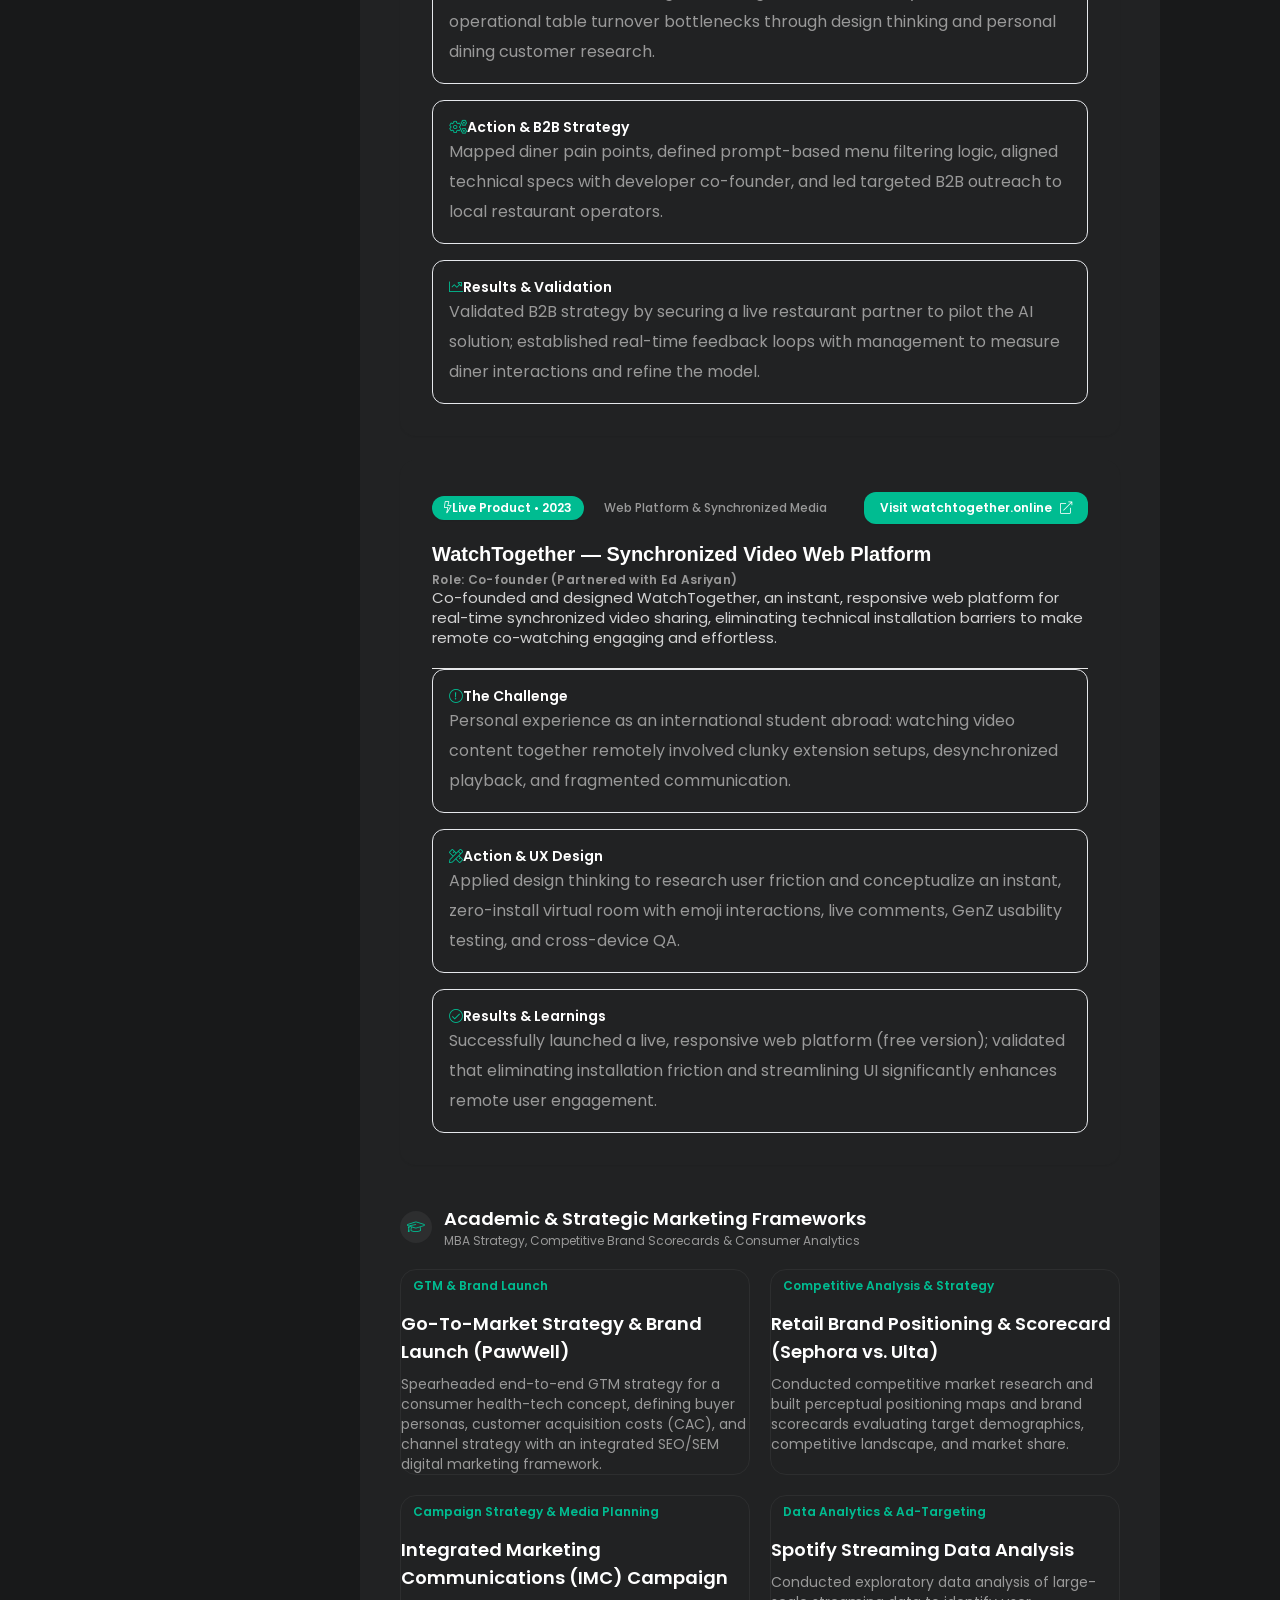
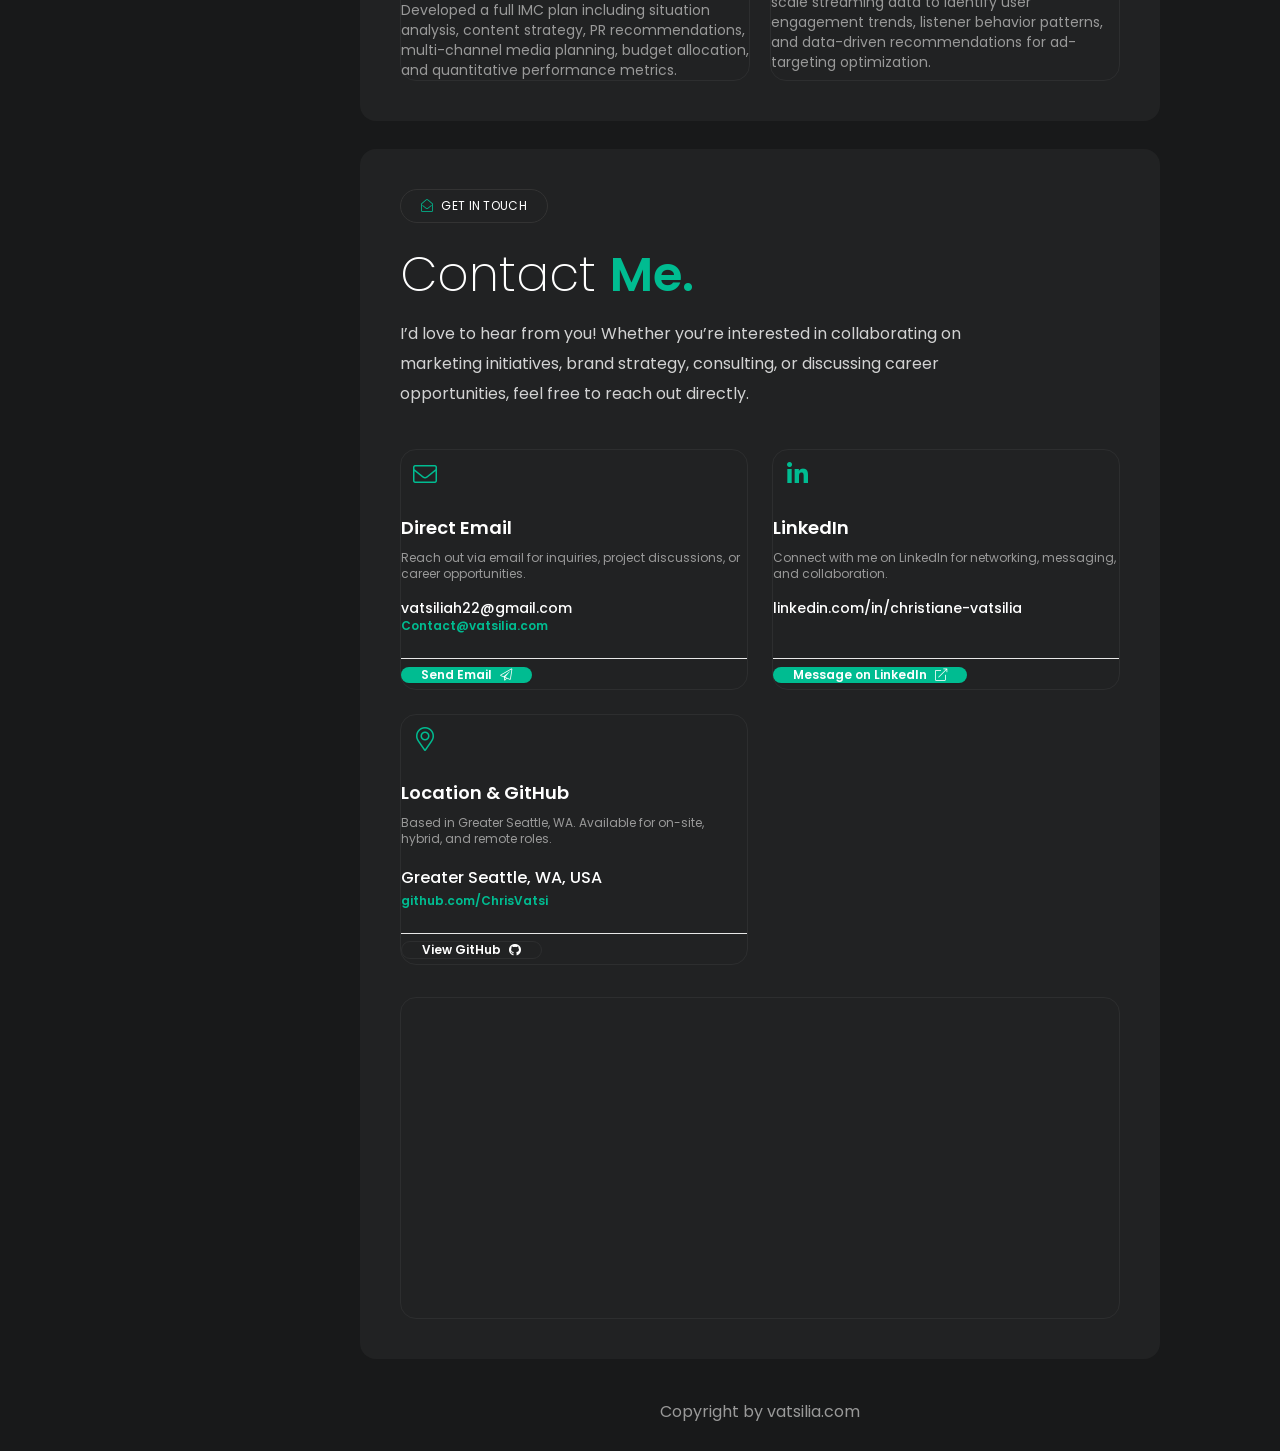
==== commit e147b060: "push" ====
--- a/index.html
+++ b/index.html
@@ -536,52 +536,29 @@
                             </p>
                         </div>
 
-                                                <div class="mt-6 section-content">
-                            <ul class="grid mt-4 mb-10 text-sm lg:mt-6 md:grid-cols-2 gap-x-8 gap-y-3.5 *:flex *:items-center">
-                                <li>
-                                    <span class="flex-[0_0_6rem] font-medium text-black dark:text-white">Location</span>
-                                    <span class="flex-[0_0_2rem]">:</span>
-                                    <a class="text-theme hover:underline font-medium transition-colors" href="#contact">Greater Seattle, WA</a>
-                                </li>
-                                <li>
-                                    <span class="flex-[0_0_6rem] font-medium text-black dark:text-white">Email</span>
-                                    <span class="flex-[0_0_2rem]">:</span>
-                                    <span class="flex flex-wrap items-center gap-1.5">
-                                        <a class="text-theme hover:underline font-medium transition-colors" href="mailto:vatsiliah22@gmail.com">vatsiliah22@gmail.com</a>
-                                        <span class="text-black/40 dark:text-white/40">/</span>
-                                        <a class="text-theme hover:underline font-medium transition-colors" href="mailto:Contact@vatsilia.com">Contact@vatsilia.com</a>
-                                    </span>
-                                </li>
-                                <li>
-                                    <span class="flex-[0_0_6rem] font-medium text-black dark:text-white">LinkedIn</span>
-                                    <span class="flex-[0_0_2rem]">:</span>
-                                    <a class="text-theme hover:underline font-medium inline-flex items-center gap-1.5 transition-colors" target="_blank" href="https://www.linkedin.com/in/christiane-vatsilia">
-                                        <span>in/christiane-vatsilia</span>
-                                        <i class="fal fa-external-link text-[11px]"></i>
-                                    </a>
-                                </li>
-                                <li>
-                                    <span class="flex-[0_0_6rem] font-medium text-black dark:text-white">GitHub</span>
-                                    <span class="flex-[0_0_2rem]">:</span>
-                                    <a class="text-theme hover:underline font-medium inline-flex items-center gap-1.5 transition-colors" target="_blank" href="https://github.com/ChrisVatsi">
-                                        <span>ChrisVatsi</span>
-                                        <i class="fal fa-external-link text-[11px]"></i>
-                                    </a>
-                                </li>
-                                <li>
-                                    <span class="flex-[0_0_6rem] font-medium text-black dark:text-white">Languages</span>
-                                    <span class="flex-[0_0_2rem]">:</span>
-                                    <span class="text-black dark:text-white">English, French, Malagasy, Creole</span>
-                                </li>
-                                <li>
-                                    <span class="flex-[0_0_6rem] font-medium text-black dark:text-white">Status</span>
-                                    <span class="flex-[0_0_2rem]">:</span>
-                                    <a class="text-theme hover:underline font-medium inline-flex items-center gap-1.5 transition-colors" href="#contact">
-                                        <span class="w-2 h-2 rounded-full bg-theme animate-pulse"></span>
-                                        <span>Available for Work</span>
-                                    </a>
-                                </li>
-                            </ul>
+                                                                        <div class="mt-8 section-content">
+                            <div class="flex flex-wrap items-center gap-3.5">
+                                <!-- Email Primary Button -->
+                                <a href="mailto:vatsiliah22@gmail.com"
+                                    class="btn-theme inline-flex items-center gap-2.5 bg-theme py-3.5 px-6 md:px-7 rounded-4xl leading-none transition-all duration-300 hover:shadow-theme_shadow text-white font-medium text-sm md:text-[15px] hover:bg-themeHover">
+                                    <i class="fal fa-envelope text-base"></i>
+                                    <span>Email Me</span>
+                                </a>
+
+                                <!-- LinkedIn Button -->
+                                <a href="https://www.linkedin.com/in/christiane-vatsilia" target="_blank"
+                                    class="inline-flex items-center gap-2.5 border border-platinum dark:border-metalBlack bg-flashWhite/60 dark:bg-nightBlack py-3.5 px-6 md:px-7 rounded-4xl leading-none transition-all duration-300 hover:border-theme hover:text-theme text-black dark:text-white font-medium text-sm md:text-[15px]">
+                                    <i class="fab fa-linkedin-in text-theme text-base"></i>
+                                    <span>LinkedIn</span>
+                                </a>
+
+                                <!-- GitHub Button -->
+                                <a href="https://github.com/ChrisVatsi" target="_blank"
+                                    class="inline-flex items-center gap-2.5 border border-platinum dark:border-metalBlack bg-flashWhite/60 dark:bg-nightBlack py-3.5 px-6 md:px-7 rounded-4xl leading-none transition-all duration-300 hover:border-theme hover:text-theme text-black dark:text-white font-medium text-sm md:text-[15px]">
+                                    <i class="fab fa-github text-theme text-base"></i>
+                                    <span>GitHub</span>
+                                </a>
+                            </div>
                         </div>
                     </div>
 
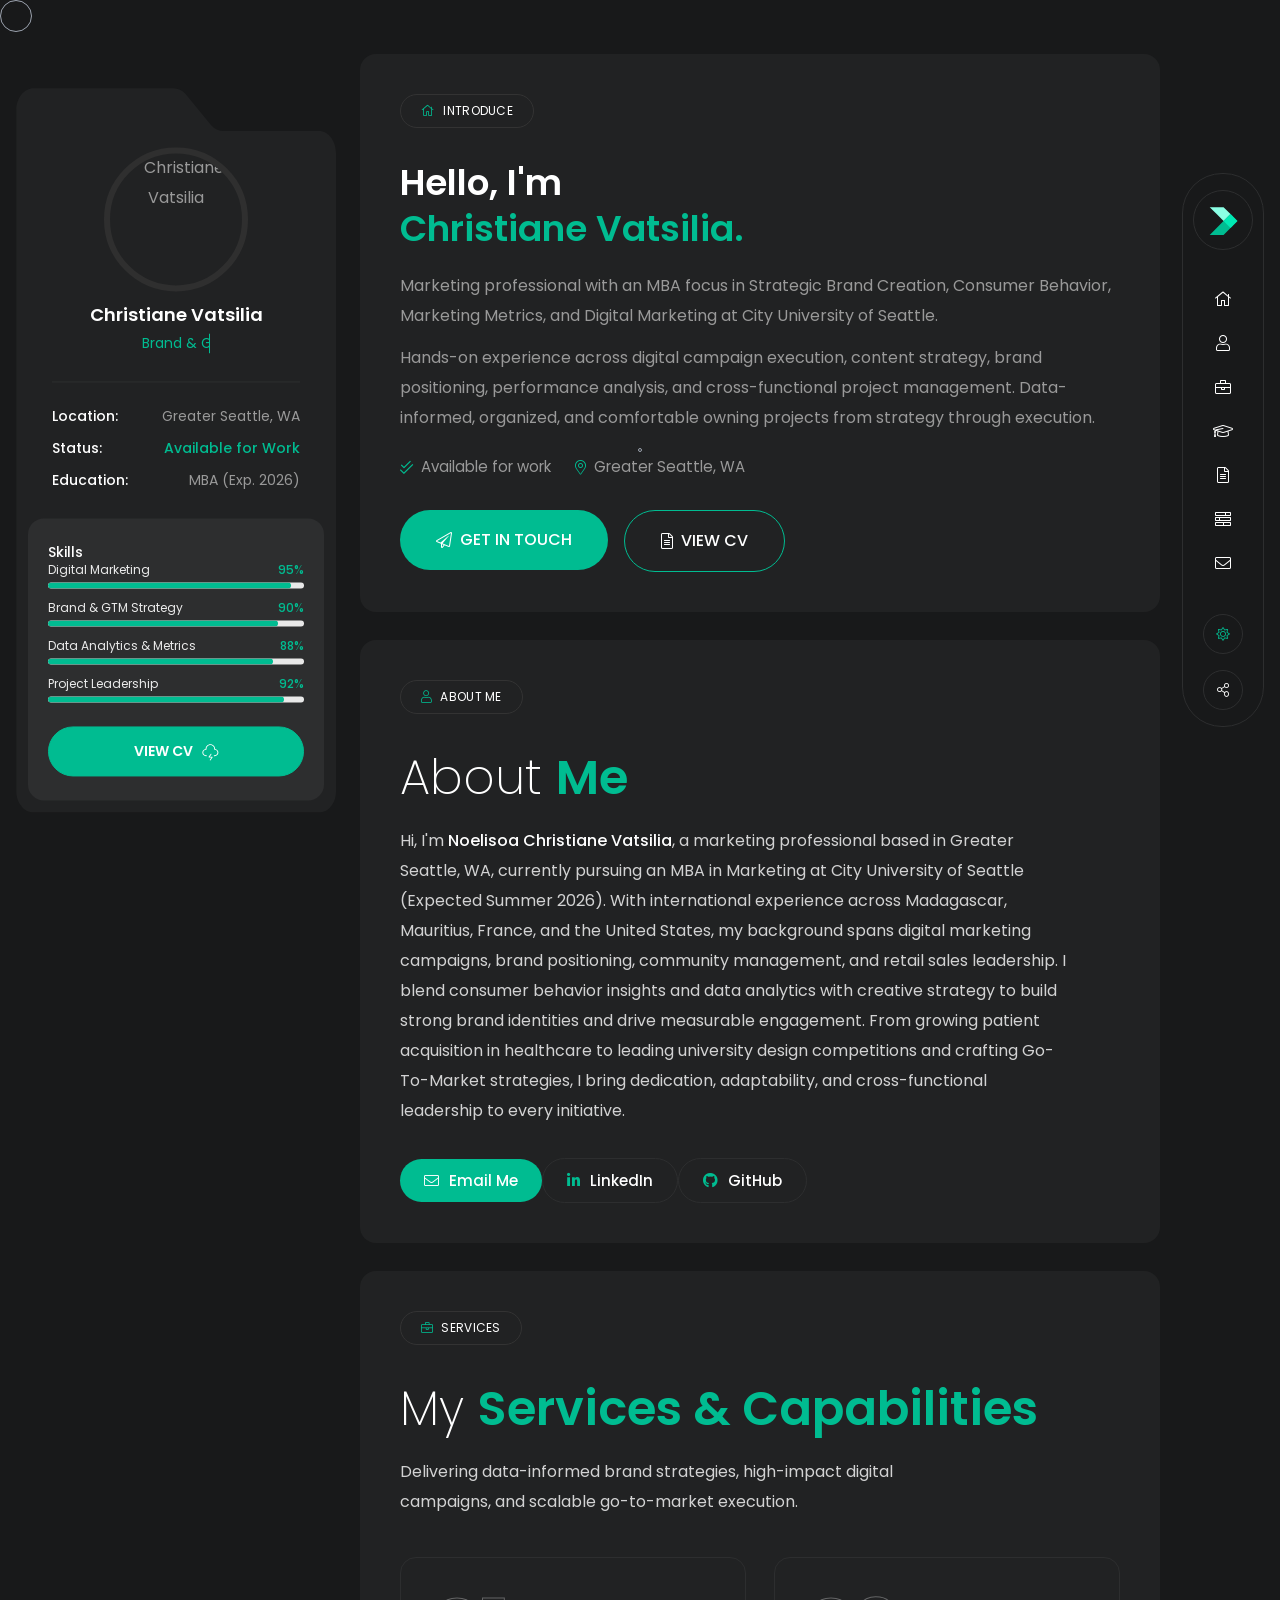
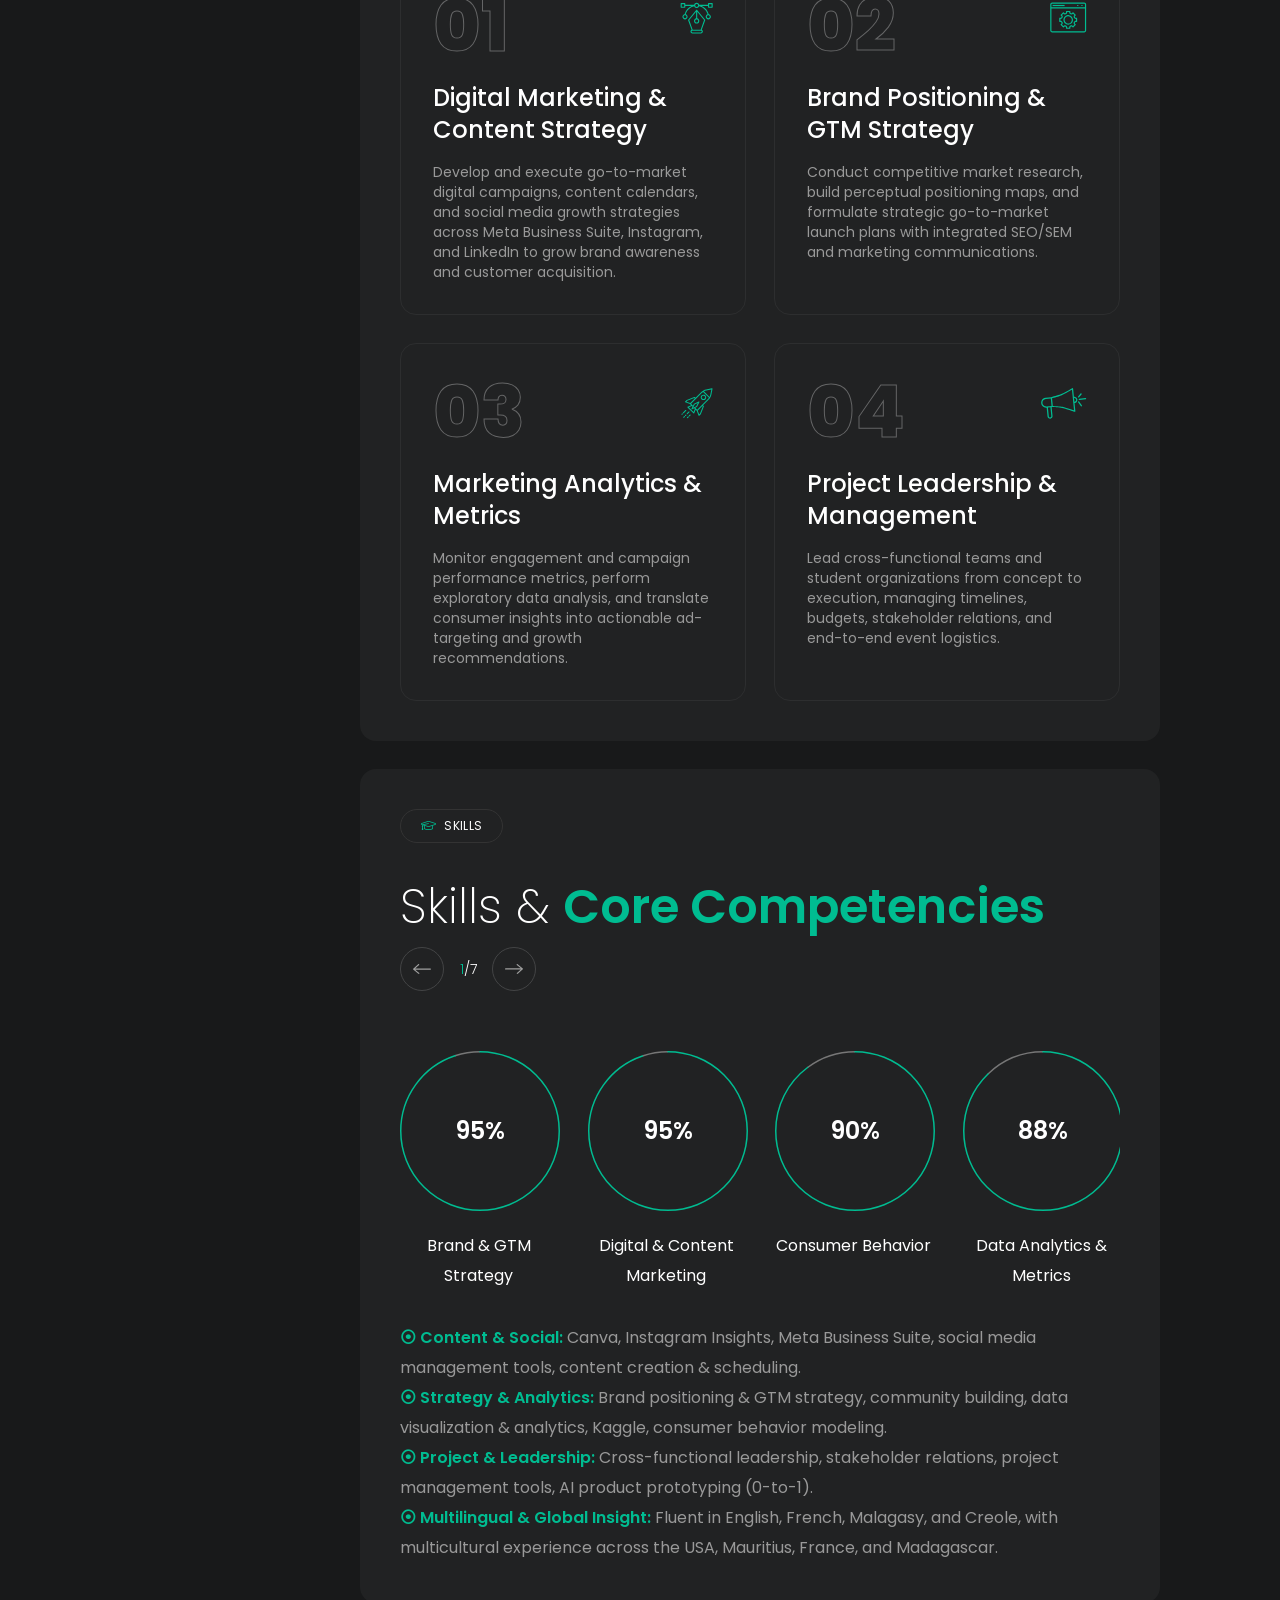
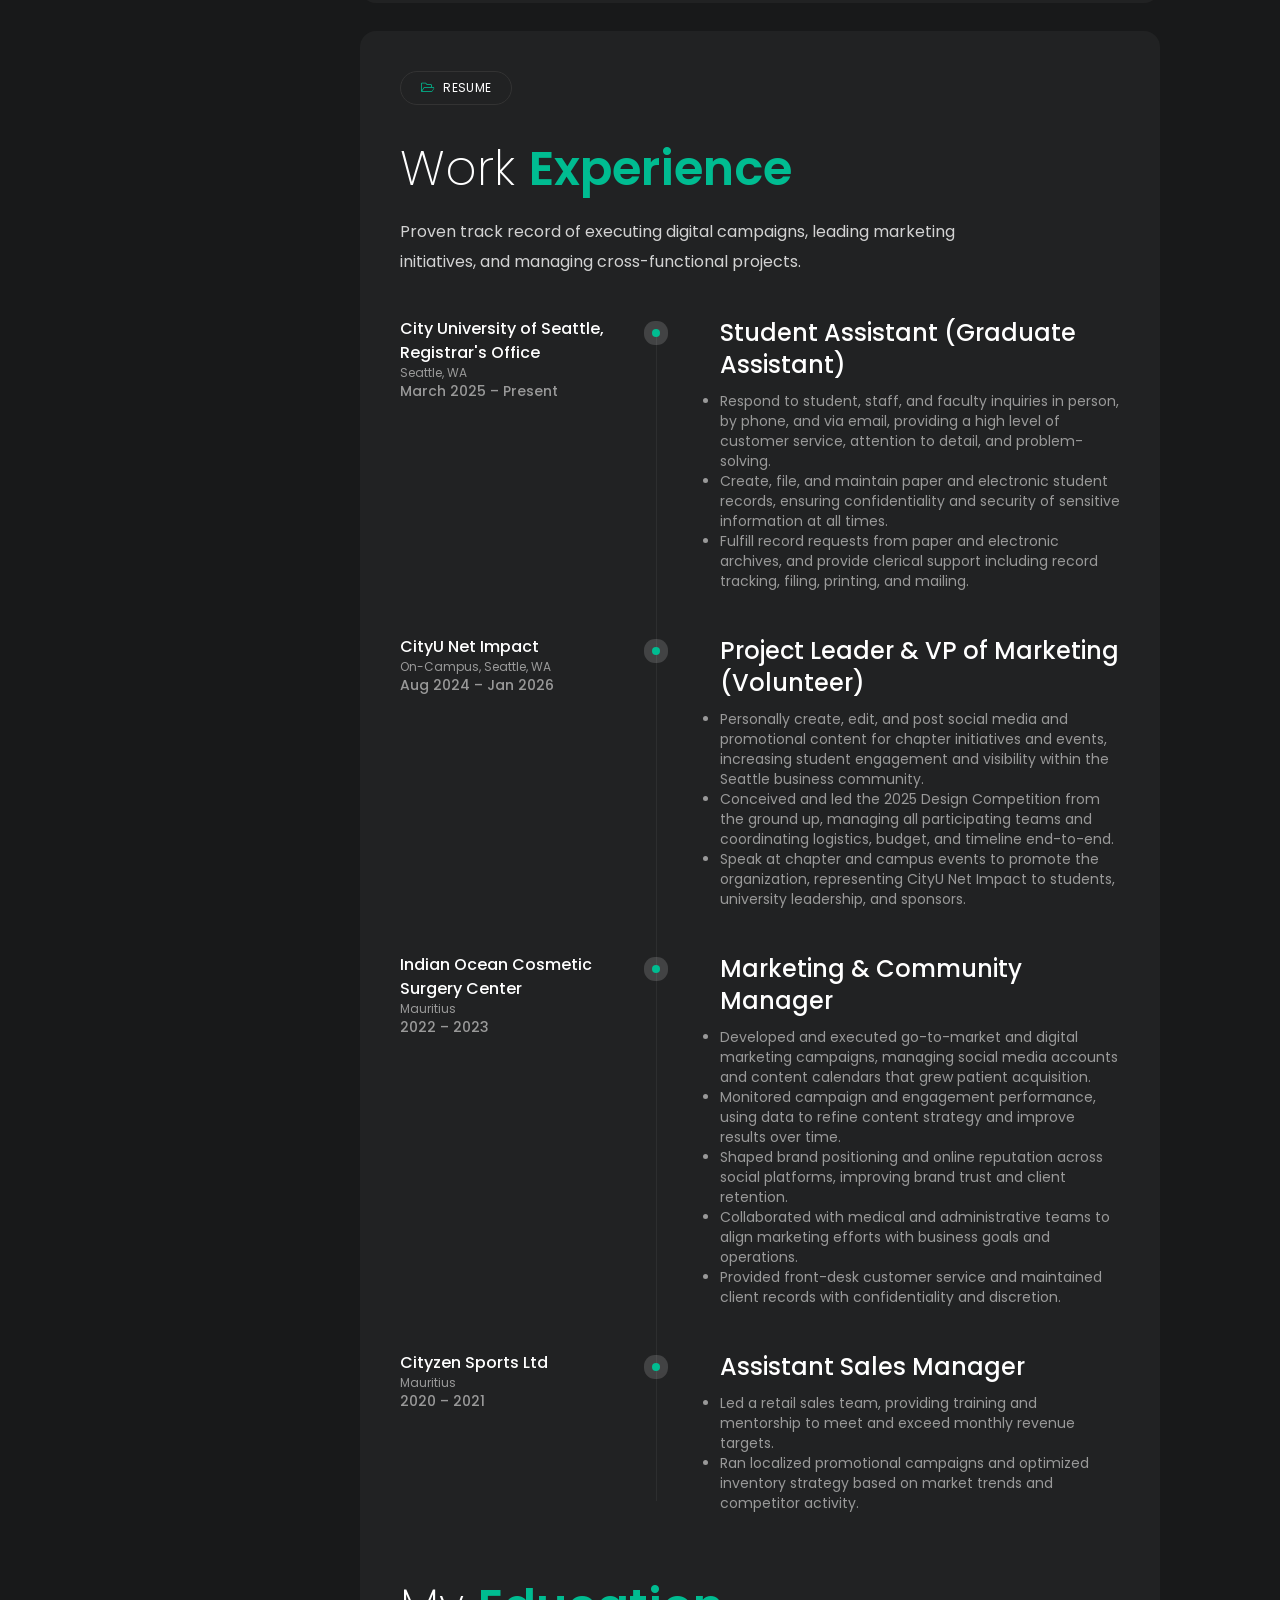
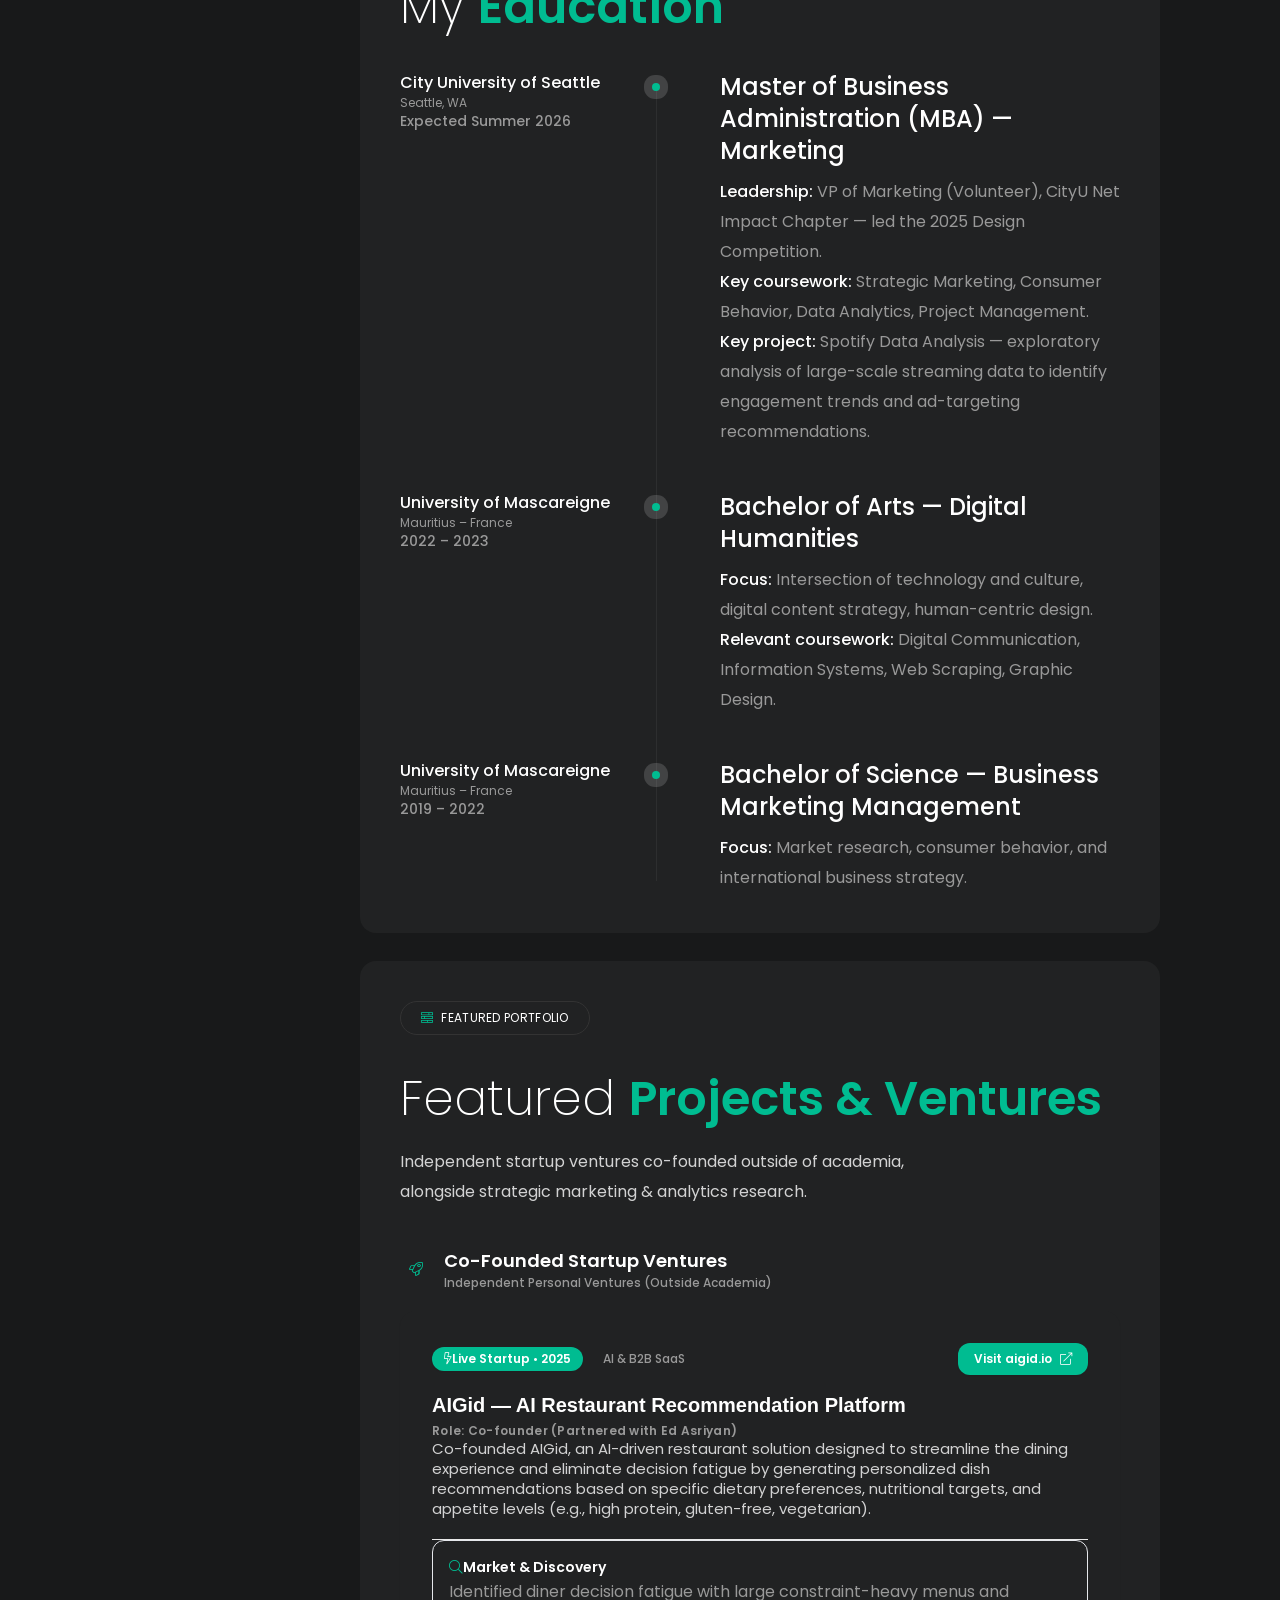
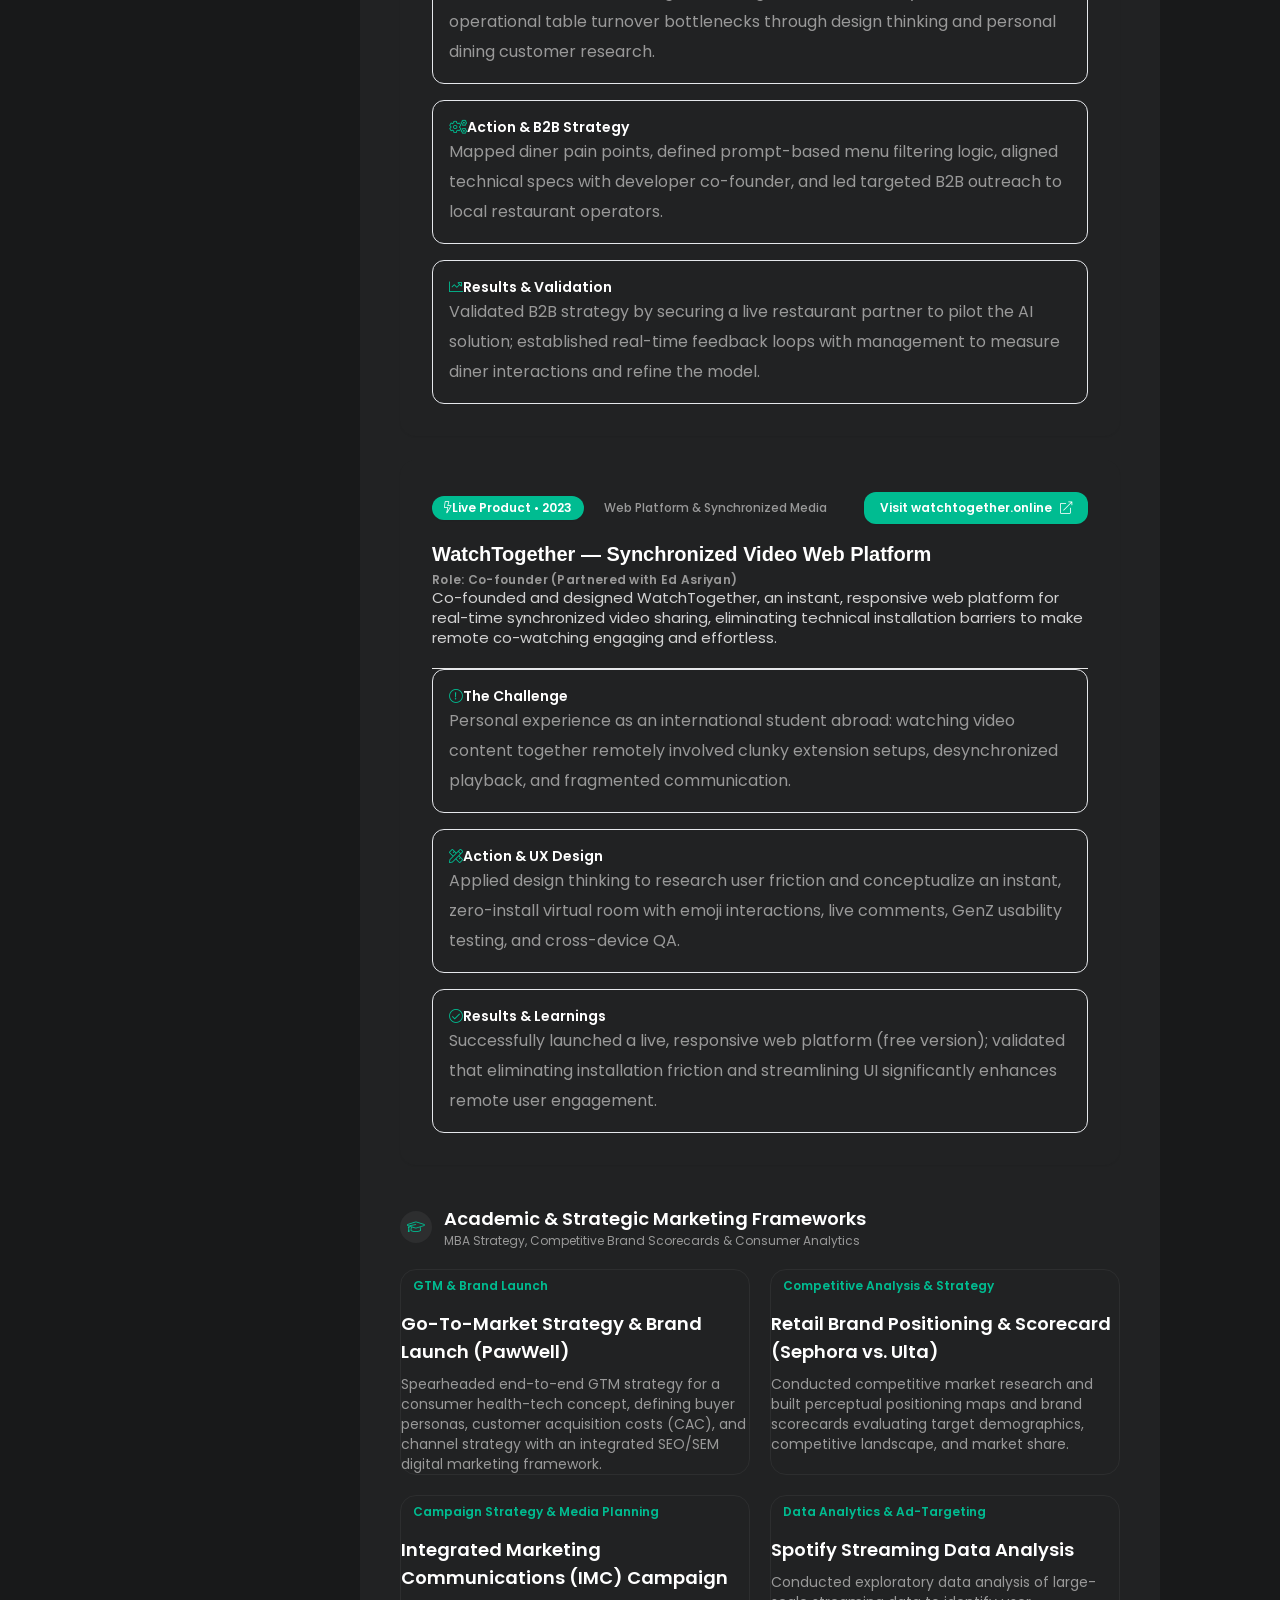
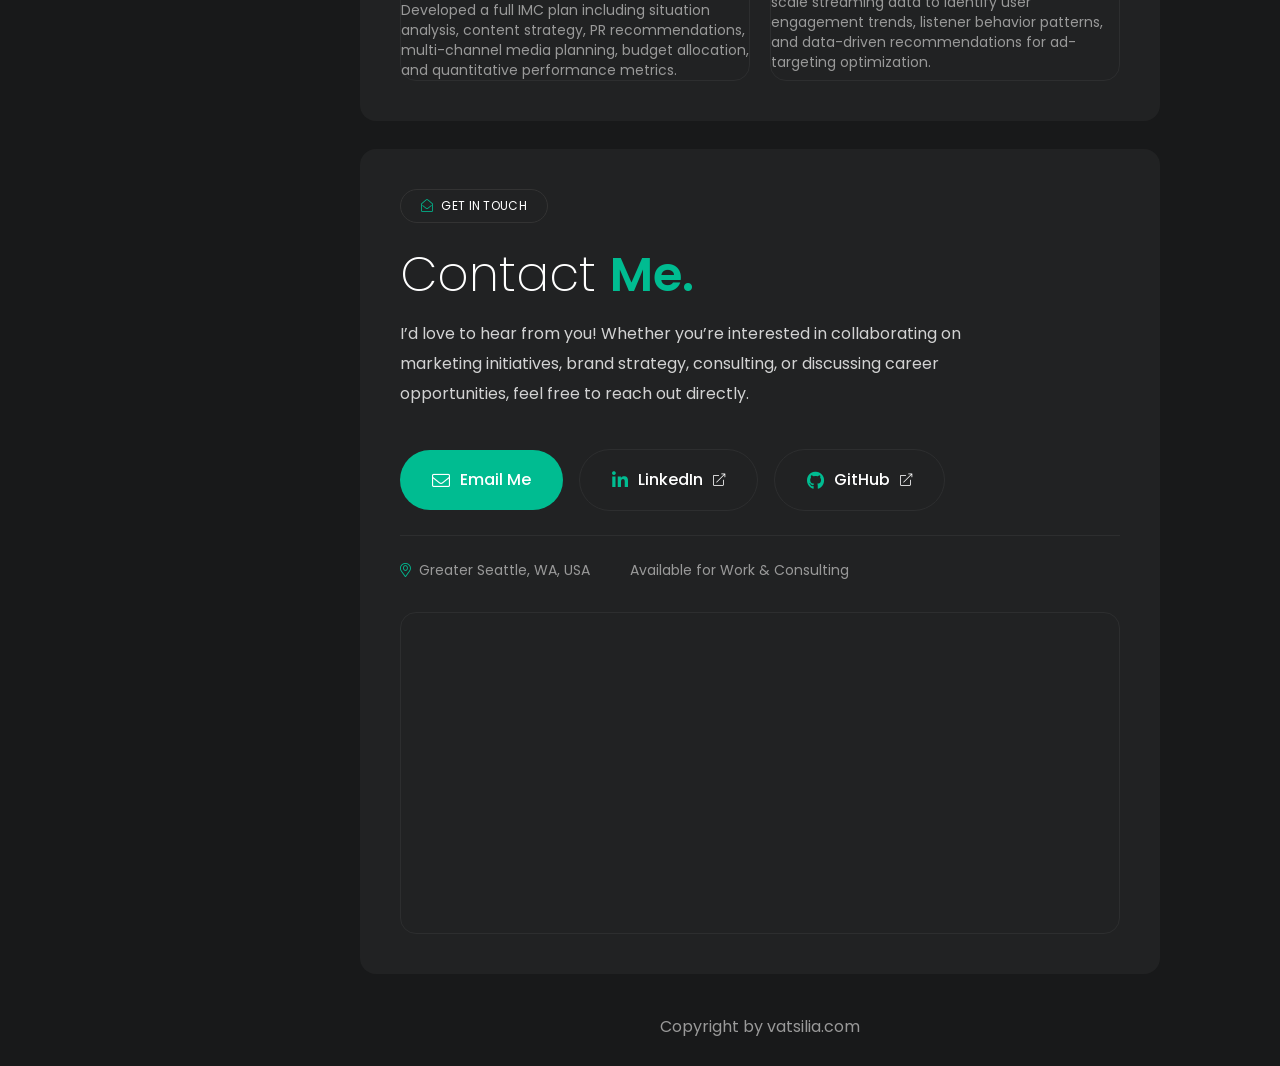
==== commit aecb0dc6: "modif" ====
--- a/index.html
+++ b/index.html
@@ -205,7 +205,7 @@
                 </div>
                 <!-- Social Share Icon Start  -->
                 <div class="flex items-center space-x-4 social-icons *:flex">
-                    <a href="mailto:vatsiliah22@gmail.com" title="Email">
+                    <a href="mailto:Contact@vatsilia.com" title="Email">
                         <i class="fal fa-envelope"></i>
                     </a>
                     <a href="https://www.linkedin.com/in/christiane-vatsilia" target="_blank" title="LinkedIn">
@@ -442,7 +442,7 @@
                     <!-- Social Share Icon Start  -->
                     <div
                         class="absolute bottom-0 flex items-center invisible px-5 py-6 space-x-3 transition-all duration-300 -translate-y-1/2 opacity-0 social-icons top-1/2 bg-white dark:bg-nightBlack rounded-4xl right-6 group-hover:opacity-100 group-hover:visible group-hover:right-10 -z-1 *:flex *:transition *:duration-200">
-                        <a href="mailto:vatsiliah22@gmail.com" class="hover:text-theme" title="Email">
+                        <a href="mailto:Contact@vatsilia.com" class="hover:text-theme" title="Email">
                             <i class="fal fa-envelope"></i>
                         </a>
                         <a href="https://www.linkedin.com/in/christiane-vatsilia" target="_blank" class="hover:text-theme" title="LinkedIn">
@@ -539,7 +539,7 @@
                                                                         <div class="mt-8 section-content">
                             <div class="flex flex-wrap items-center gap-3.5">
                                 <!-- Email Primary Button -->
-                                <a href="mailto:vatsiliah22@gmail.com"
+                                <a href="mailto:Contact@vatsilia.com"
                                     class="btn-theme inline-flex items-center gap-2.5 bg-theme py-3.5 px-6 md:px-7 rounded-4xl leading-none transition-all duration-300 hover:shadow-theme_shadow text-white font-medium text-sm md:text-[15px] hover:bg-themeHover">
                                     <i class="fal fa-envelope text-base"></i>
                                     <span>Email Me</span>
@@ -1300,83 +1300,41 @@
                             </p>
                         </div><!--./section-title-->
 
-                        <div class="grid gap-6 my-8 sm:grid-cols-2 lg:grid-cols-3">
-                            <!-- Direct Email Card -->
-                            <div class="p-6 md:p-7 border border-platinum dark:border-metalBlack rounded-2xl transition duration-300 hover:border-theme dark:hover:border-theme bg-flashWhite/40 dark:bg-metalBlack/20 flex flex-col justify-between">
-                                <div>
-                                    <div class="w-12 h-12 rounded-xl bg-theme/10 text-theme flex-center text-2xl mb-4">
-                                        <i class="fal fa-envelope"></i>
-                                    </div>
-                                    <h4 class="text-lg font-semibold text-black dark:text-white mb-2">Direct Email</h4>
-                                    <p class="text-xs text-black/70 dark:text-white/70 mb-4 leading-relaxed">
-                                        Reach out via email for inquiries, project discussions, or career opportunities.
-                                    </p>
-                                    <div class="space-y-1.5 text-sm font-medium">
-                                        <a href="mailto:vatsiliah22@gmail.com" class="block text-black dark:text-white hover:text-theme transition-colors">
-                                            vatsiliah22@gmail.com
-                                        </a>
-                                        <a href="mailto:Contact@vatsilia.com" class="block text-theme hover:underline transition-colors text-xs font-semibold">
-                                            Contact@vatsilia.com
-                                        </a>
-                                    </div>
-                                </div>
-                                <div class="mt-6 pt-4 border-t border-platinum dark:border-greyBlack/60">
-                                    <a href="mailto:vatsiliah22@gmail.com"
-                                        class="inline-flex items-center gap-2 text-xs font-semibold text-white bg-theme hover:bg-themeHover py-2.5 px-5 rounded-full transition-all duration-300 shadow-sm">
-                                        <span>Send Email</span>
-                                        <i class="fal fa-paper-plane text-[11px]"></i>
-                                    </a>
-                                </div>
-                            </div>
-
-                            <!-- LinkedIn Card -->
-                            <div class="p-6 md:p-7 border border-platinum dark:border-metalBlack rounded-2xl transition duration-300 hover:border-theme dark:hover:border-theme bg-flashWhite/40 dark:bg-metalBlack/20 flex flex-col justify-between">
-                                <div>
-                                    <div class="w-12 h-12 rounded-xl bg-theme/10 text-theme flex-center text-2xl mb-4">
-                                        <i class="fab fa-linkedin-in"></i>
-                                    </div>
-                                    <h4 class="text-lg font-semibold text-black dark:text-white mb-2">LinkedIn</h4>
-                                    <p class="text-xs text-black/70 dark:text-white/70 mb-4 leading-relaxed">
-                                        Connect with me on LinkedIn for networking, messaging, and collaboration.
-                                    </p>
-                                    <div class="text-sm font-medium">
-                                        <a href="https://www.linkedin.com/in/christiane-vatsilia" target="_blank" class="text-black dark:text-white hover:text-theme transition-colors break-all">
-                                            linkedin.com/in/christiane-vatsilia
-                                        </a>
-                                    </div>
-                                </div>
-                                <div class="mt-6 pt-4 border-t border-platinum dark:border-greyBlack/60">
-                                    <a href="https://www.linkedin.com/in/christiane-vatsilia" target="_blank"
-                                        class="inline-flex items-center gap-2 text-xs font-semibold text-white bg-theme hover:bg-themeHover py-2.5 px-5 rounded-full transition-all duration-300 shadow-sm">
-                                        <span>Message on LinkedIn</span>
-                                        <i class="fal fa-external-link text-[11px]"></i>
-                                    </a>
-                                </div>
-                            </div>
-
-                            <!-- Location & GitHub Card -->
-                            <div class="p-6 md:p-7 border border-platinum dark:border-metalBlack rounded-2xl transition duration-300 hover:border-theme dark:hover:border-theme bg-flashWhite/40 dark:bg-metalBlack/20 flex flex-col justify-between sm:max-lg:col-span-2">
-                                <div>
-                                    <div class="w-12 h-12 rounded-xl bg-theme/10 text-theme flex-center text-2xl mb-4">
-                                        <i class="fal fa-map-marker-alt"></i>
-                                    </div>
-                                    <h4 class="text-lg font-semibold text-black dark:text-white mb-2">Location &amp; GitHub</h4>
-                                    <p class="text-xs text-black/70 dark:text-white/70 mb-4 leading-relaxed">
-                                        Based in Greater Seattle, WA. Available for on-site, hybrid, and remote roles.
-                                    </p>
-                                    <div class="space-y-1 text-sm font-medium">
-                                        <p class="text-black dark:text-white">Greater Seattle, WA, USA</p>
-                                        <a href="https://github.com/ChrisVatsi" target="_blank" class="block text-theme hover:underline transition-colors text-xs font-semibold">
-                                            github.com/ChrisVatsi
-                                        </a>
-                                    </div>
-                                </div>
-                                <div class="mt-6 pt-4 border-t border-platinum dark:border-greyBlack/60">
-                                    <a href="https://github.com/ChrisVatsi" target="_blank"
-                                        class="inline-flex items-center gap-2 text-xs font-semibold border border-platinum dark:border-metalBlack text-black dark:text-white hover:border-theme hover:text-theme py-2.5 px-5 rounded-full transition-all duration-300">
-                                        <span>View GitHub</span>
-                                        <i class="fab fa-github text-[12px]"></i>
-                                    </a>
+                        <!-- Contact Actions List of Buttons -->
+                        <div class="my-8">
+                            <div class="flex flex-wrap items-center gap-3.5 md:gap-4">
+                                <!-- Primary Email Button -->
+                                <a href="mailto:Contact@vatsilia.com"
+                                    class="btn-theme inline-flex items-center gap-2.5 bg-theme py-4 px-7 md:px-8 rounded-4xl leading-none transition-all duration-300 hover:shadow-theme_shadow text-white font-medium text-[15px] md:text-base hover:bg-themeHover">
+                                    <i class="fal fa-envelope text-lg"></i>
+                                    <span>Email Me</span>
+                                </a>
+
+                                <!-- LinkedIn Button -->
+                                <a href="https://www.linkedin.com/in/christiane-vatsilia" target="_blank"
+                                    class="inline-flex items-center gap-2.5 border border-platinum dark:border-metalBlack bg-flashWhite/60 dark:bg-nightBlack py-4 px-7 md:px-8 rounded-4xl leading-none transition-all duration-300 hover:border-theme hover:text-theme text-black dark:text-white font-medium text-[15px] md:text-base">
+                                    <i class="fab fa-linkedin-in text-theme text-lg"></i>
+                                    <span>LinkedIn</span>
+                                    <i class="fal fa-external-link text-xs text-black/40 dark:text-white/40 ml-0.5"></i>
+                                </a>
+
+                                <!-- GitHub Button -->
+                                <a href="https://github.com/ChrisVatsi" target="_blank"
+                                    class="inline-flex items-center gap-2.5 border border-platinum dark:border-metalBlack bg-flashWhite/60 dark:bg-nightBlack py-4 px-7 md:px-8 rounded-4xl leading-none transition-all duration-300 hover:border-theme hover:text-theme text-black dark:text-white font-medium text-[15px] md:text-base">
+                                    <i class="fab fa-github text-theme text-lg"></i>
+                                    <span>GitHub</span>
+                                    <i class="fal fa-external-link text-xs text-black/40 dark:text-white/40 ml-0.5"></i>
+                                </a>
+                            </div>
+
+                            <div class="flex flex-wrap items-center gap-6 mt-6 pt-6 border-t border-platinum dark:border-metalBlack text-xs md:text-sm text-black/70 dark:text-white/70">
+                                <div class="flex items-center gap-2">
+                                    <i class="fal fa-map-marker-alt text-theme"></i>
+                                    <span>Greater Seattle, WA, USA</span>
+                                </div>
+                                <div class="flex items-center gap-2">
+                                    <span class="w-2 h-2 rounded-full bg-theme animate-pulse"></span>
+                                    <span>Available for Work &amp; Consulting</span>
                                 </div>
                             </div>
                         </div>
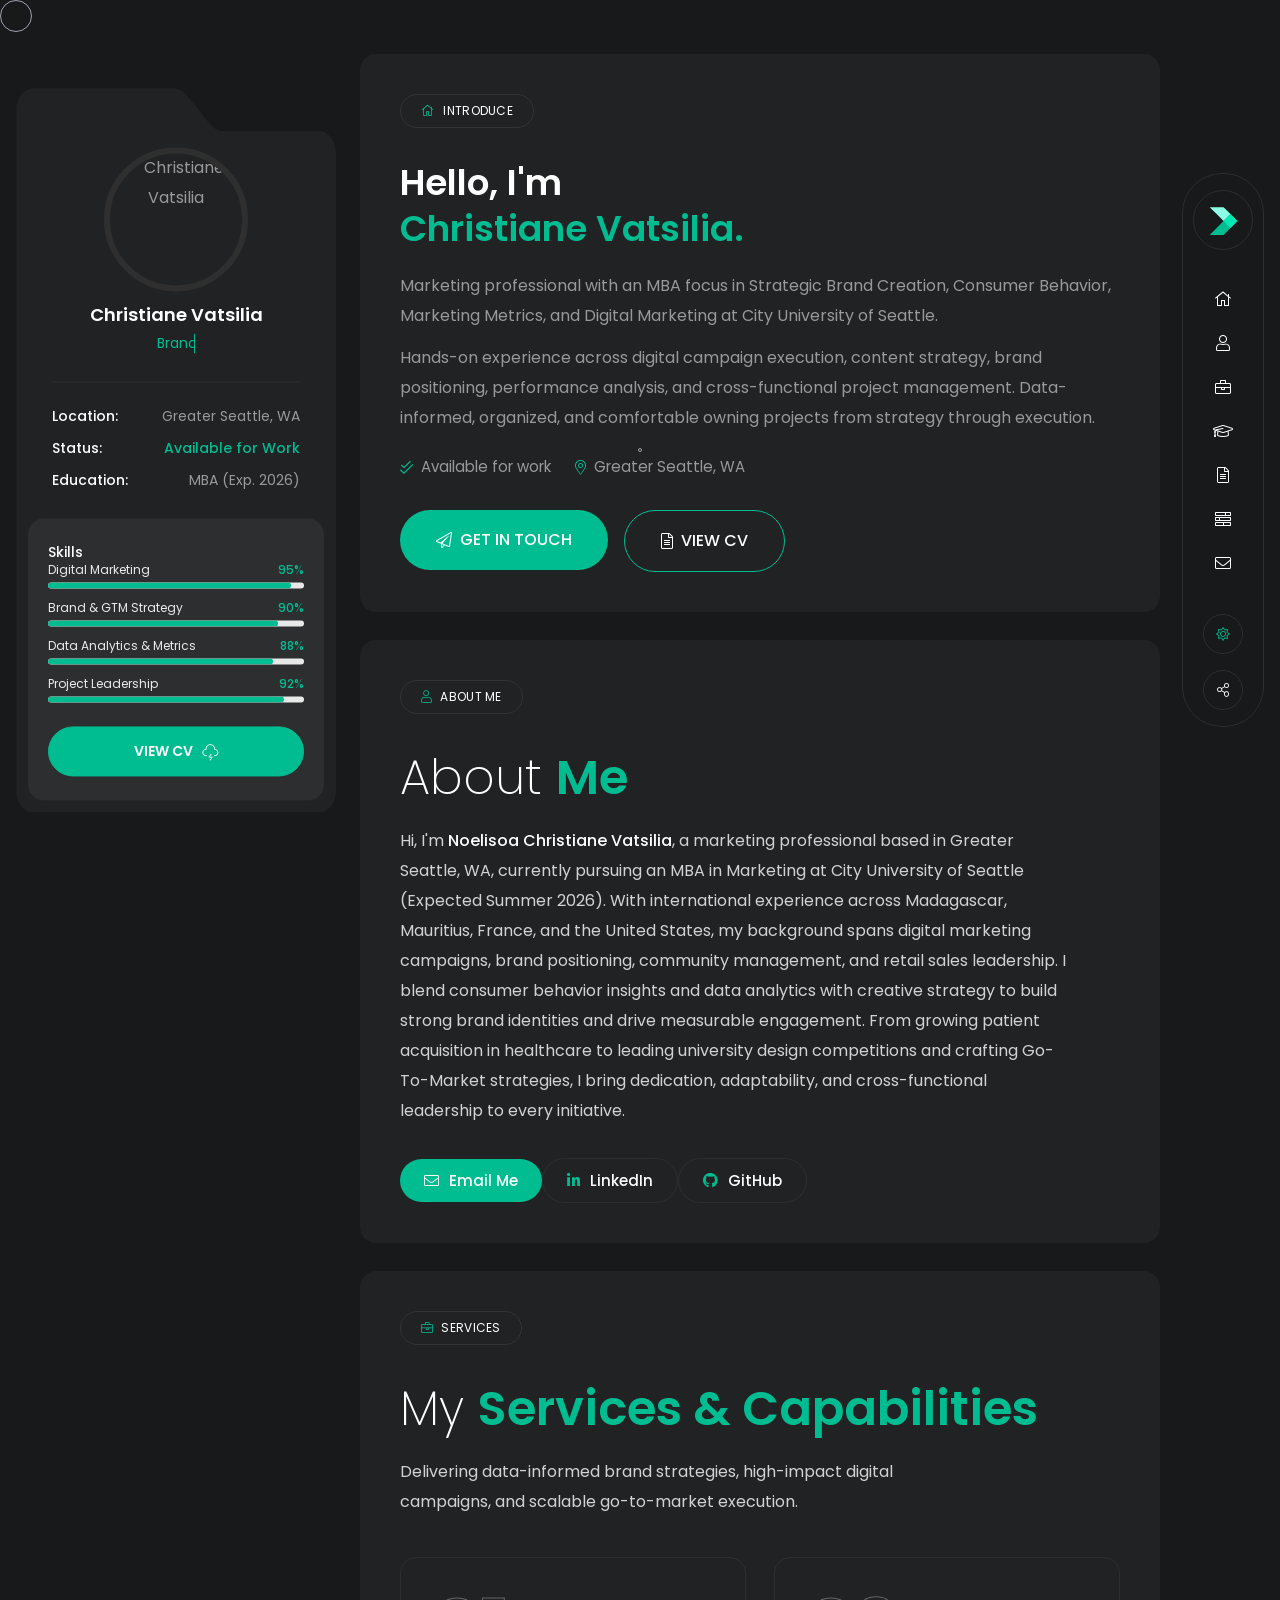
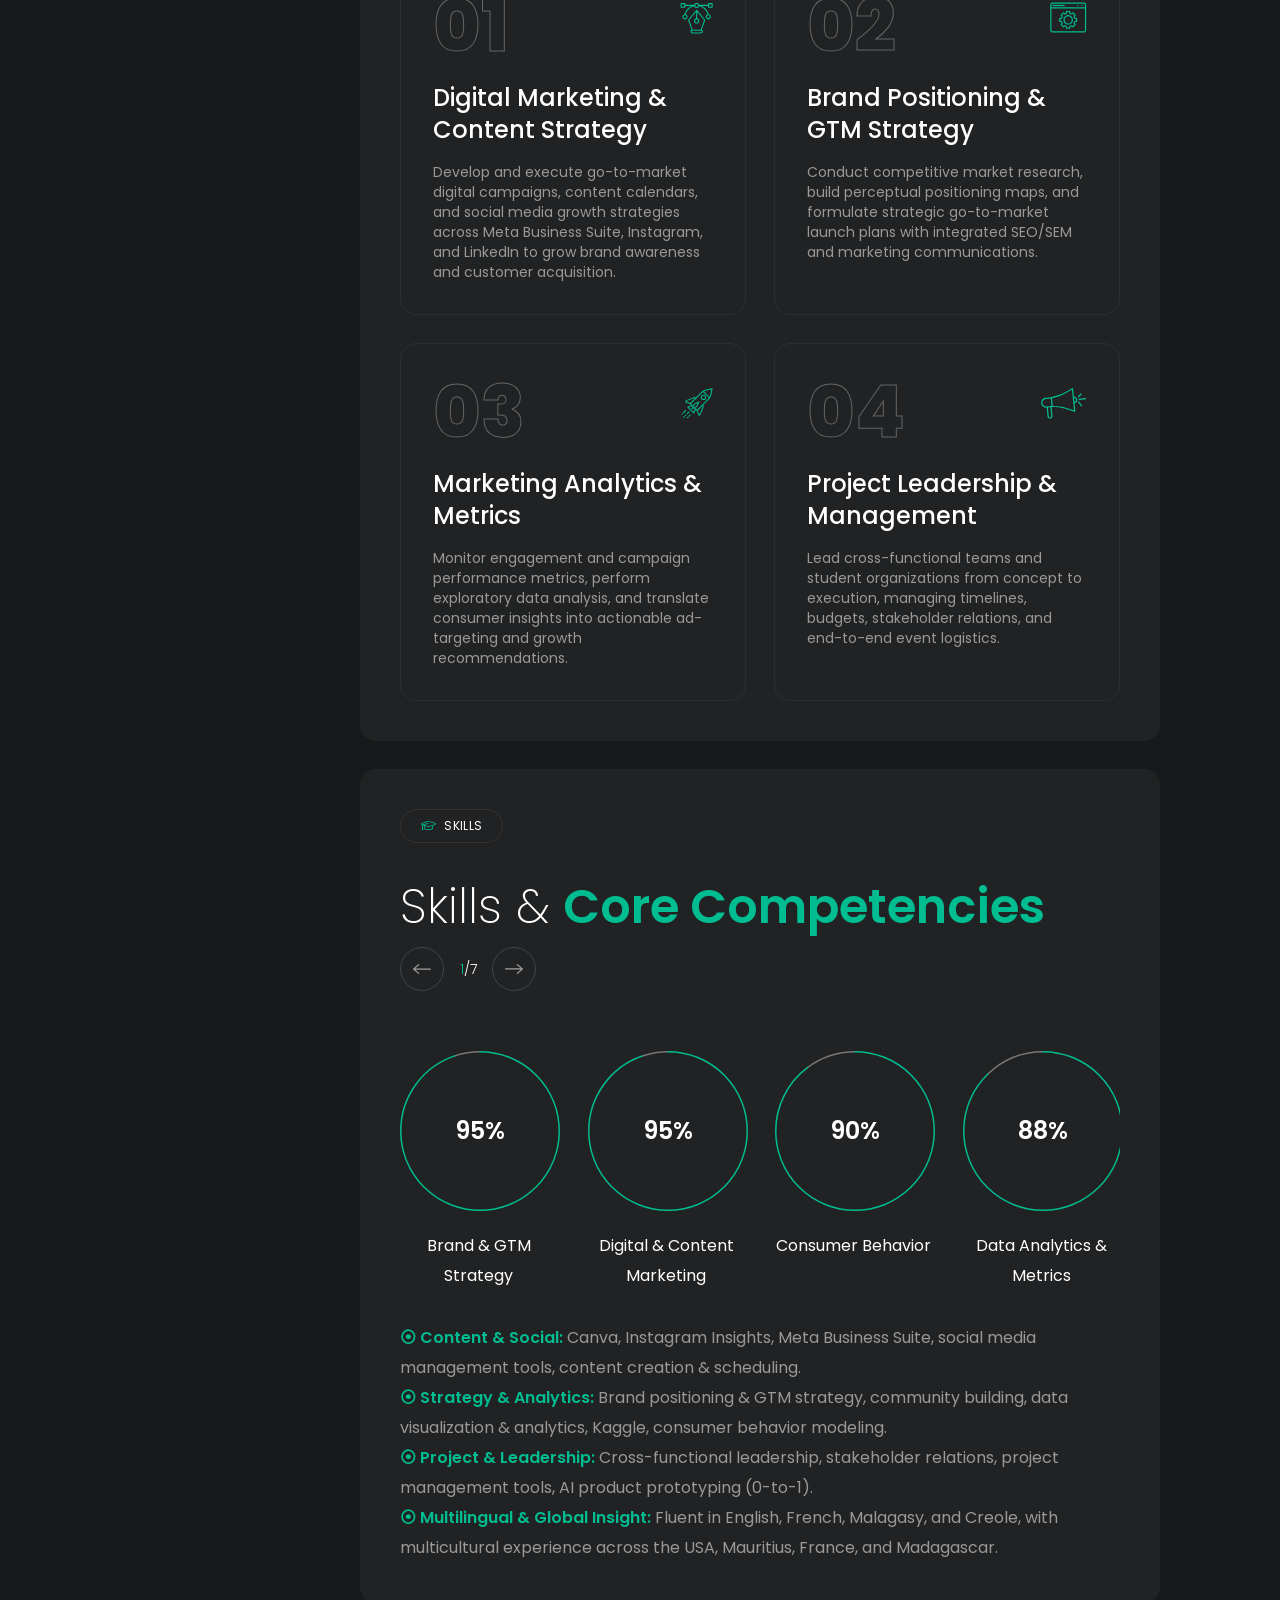
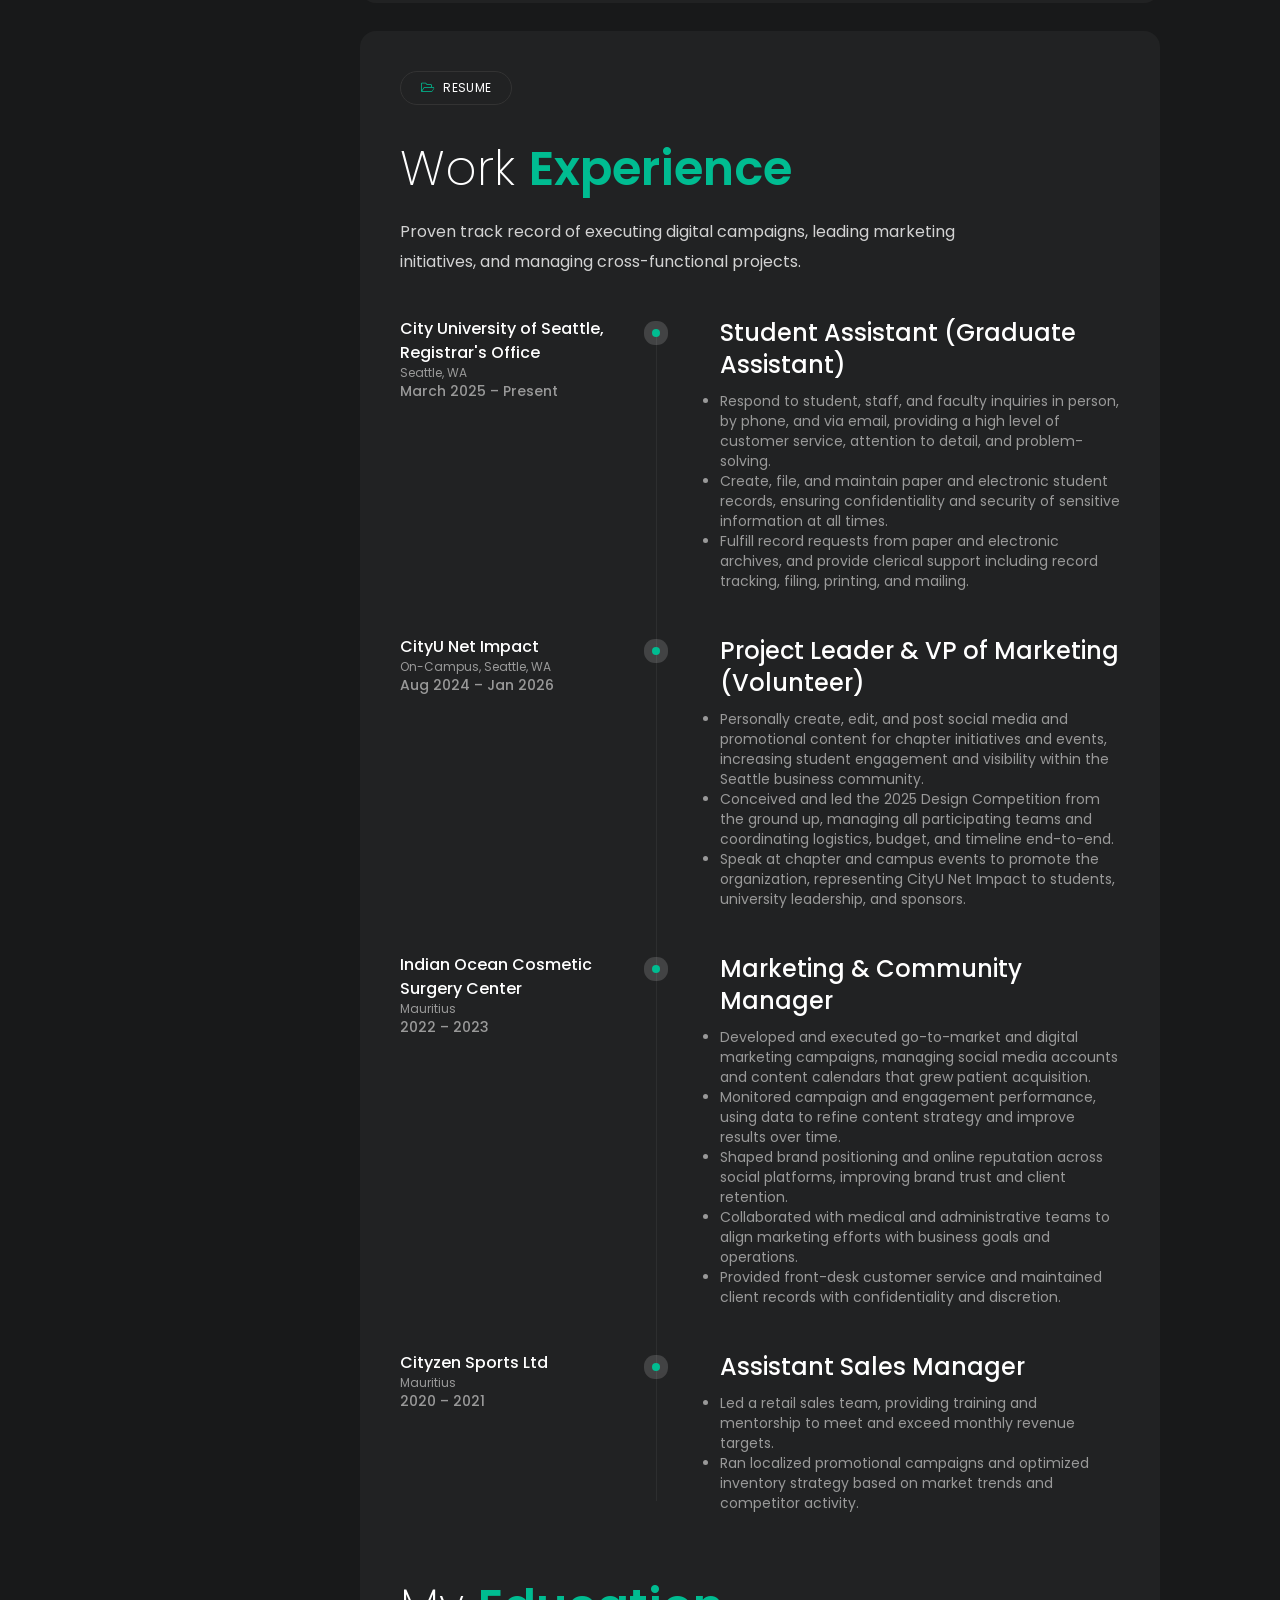
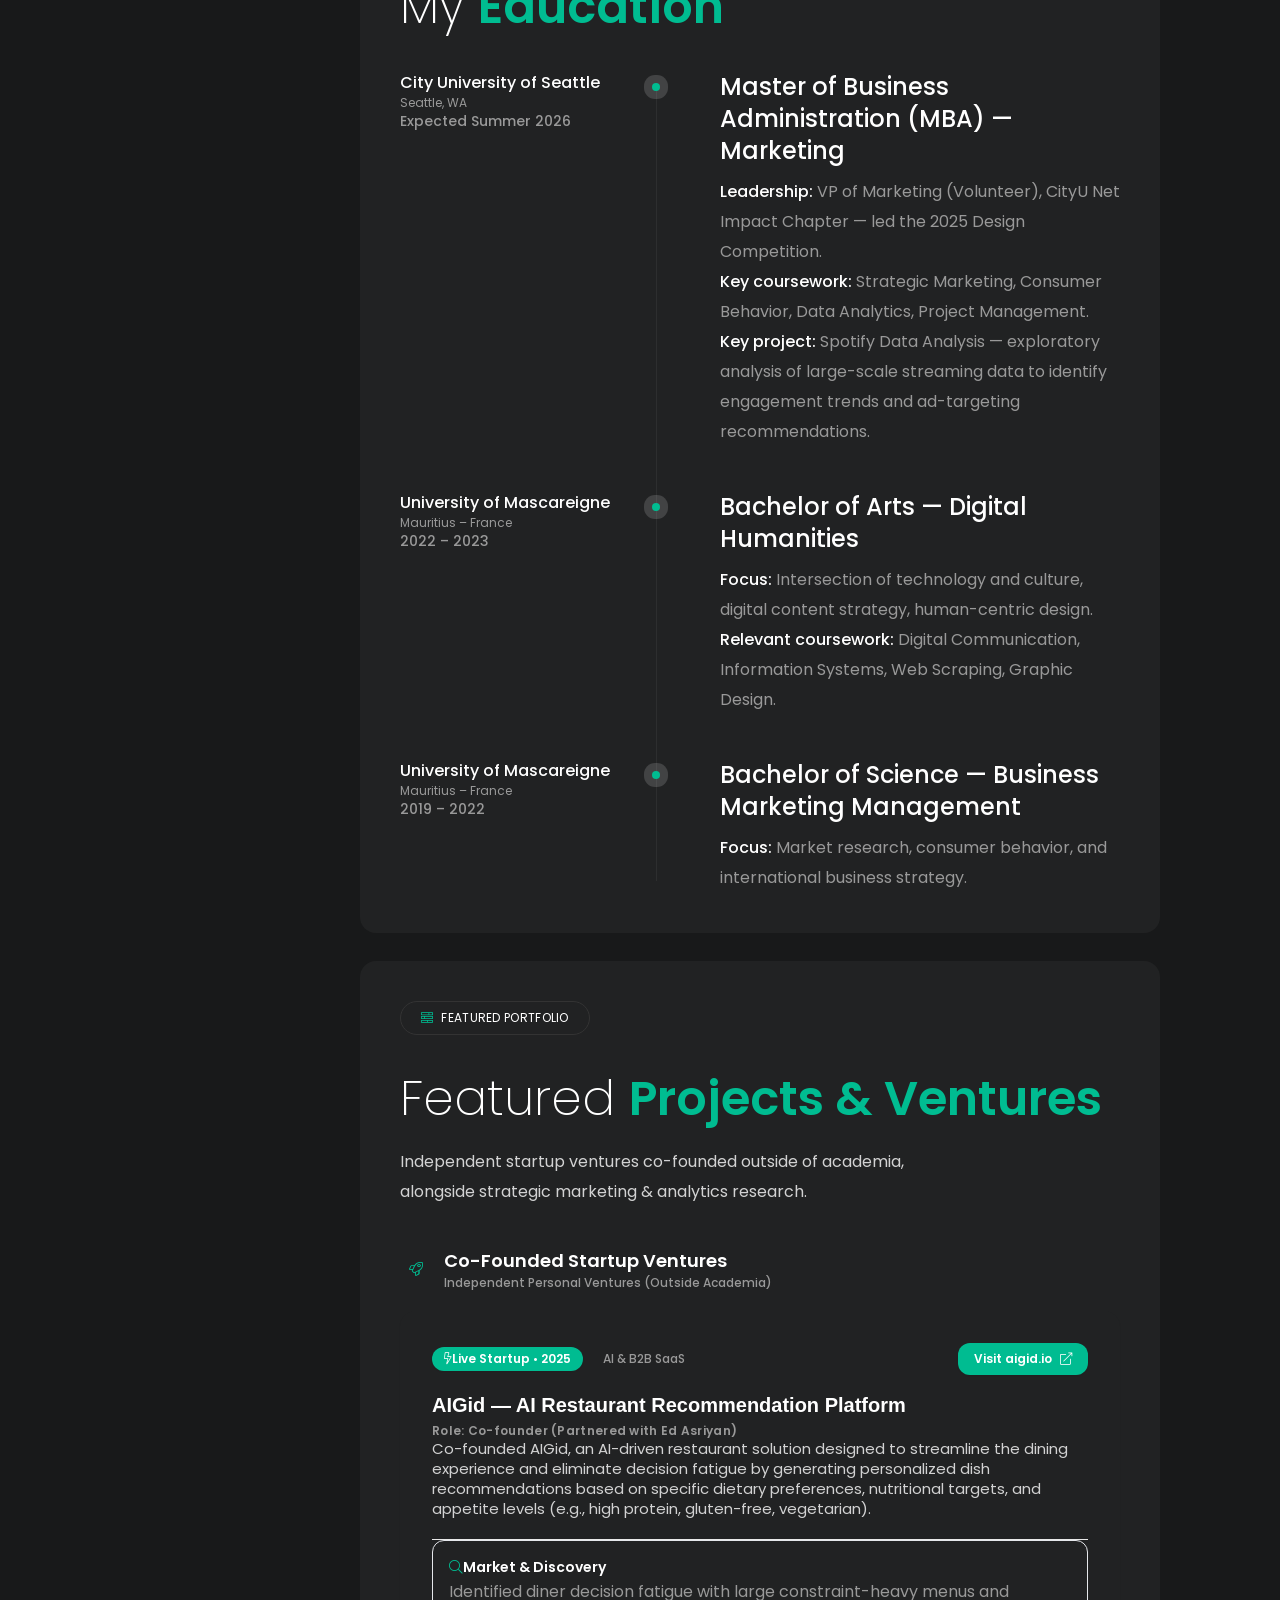
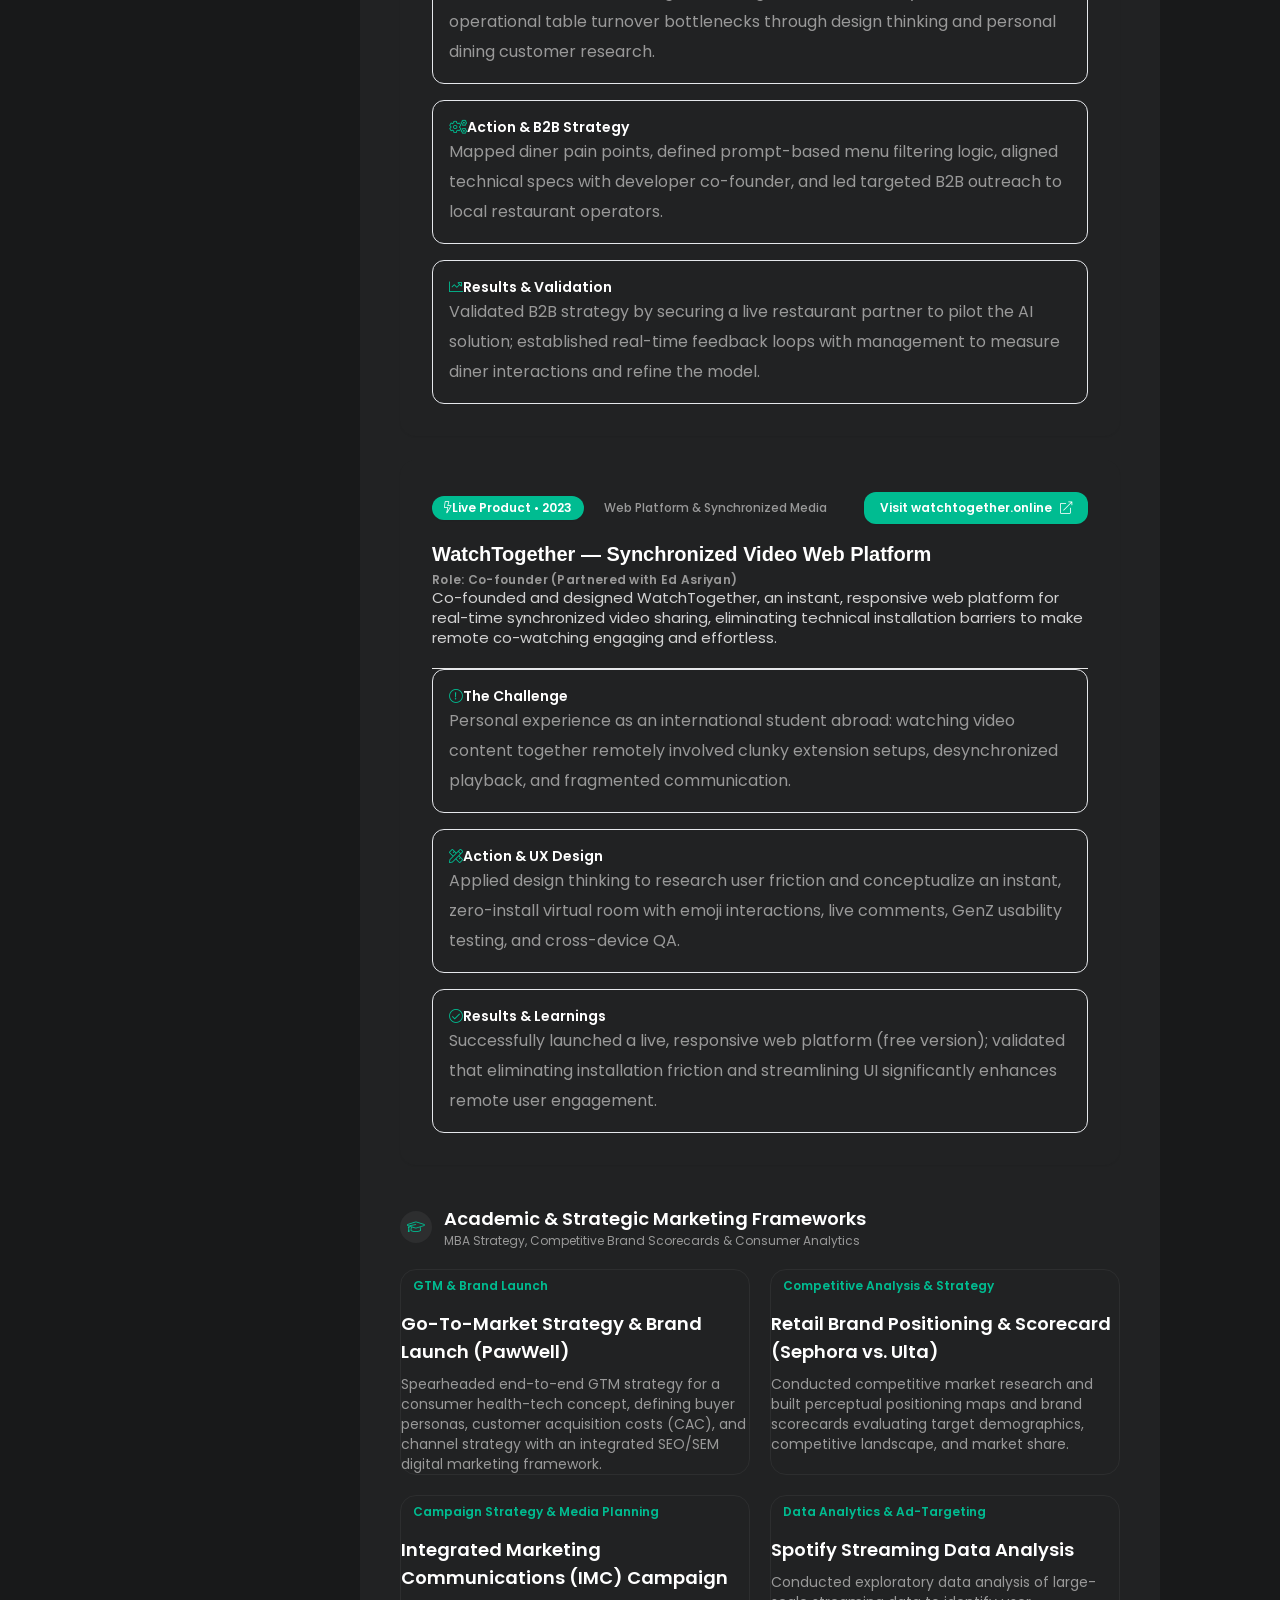
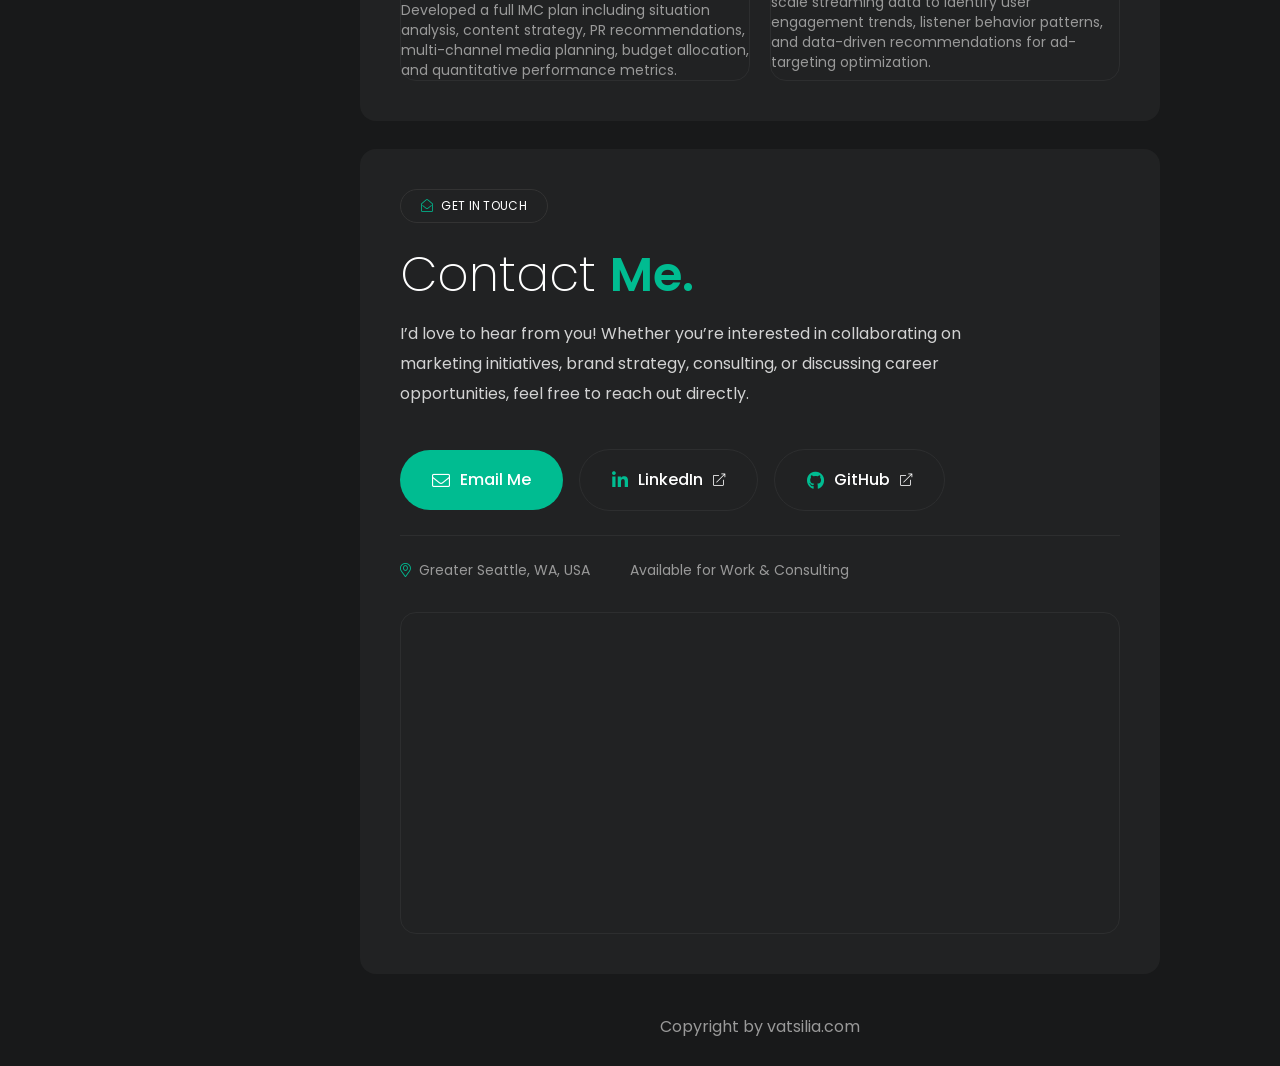
==== commit 064c648a: "push" ====
--- a/index.html
+++ b/index.html
@@ -1341,7 +1341,13 @@
 
                         <div class="mt-8 overflow-hidden rounded-2xl border border-platinum dark:border-metalBlack">
                             <iframe
-                                src="https://www.google.com/maps/embed?pb=!1m18!1m12!1m3!1d172153.72219554713!2d-122.50460190112018!3d47.60859698147545!2m3!1f0!2f0!3f0!3m2!1i1024!2i768!4f13.1!3m3!1m2!1s0x5490102c93e83355%3A0x102565466944d59a!2sSeattle%2C%20WA!5e0!3m2!1sen!2sus!4v1732432060747!5m2!1sen!2sus" width="100%" height="320" style="border:0;" allowfullscreen="" loading="lazy" referrerpolicy="no-referrer-when-downgrade">
+                                src="https://maps.google.com/maps?q=Greater%20Seattle%2C%20WA&amp;t=&amp;z=9&amp;ie=UTF8&amp;iwloc=&amp;output=embed"
+                                width="100%"
+                                height="320"
+                                style="border:0;"
+                                allowfullscreen=""
+                                loading="lazy"
+                                referrerpolicy="no-referrer-when-downgrade">
                             </iframe>
                         </div>
                     </div>
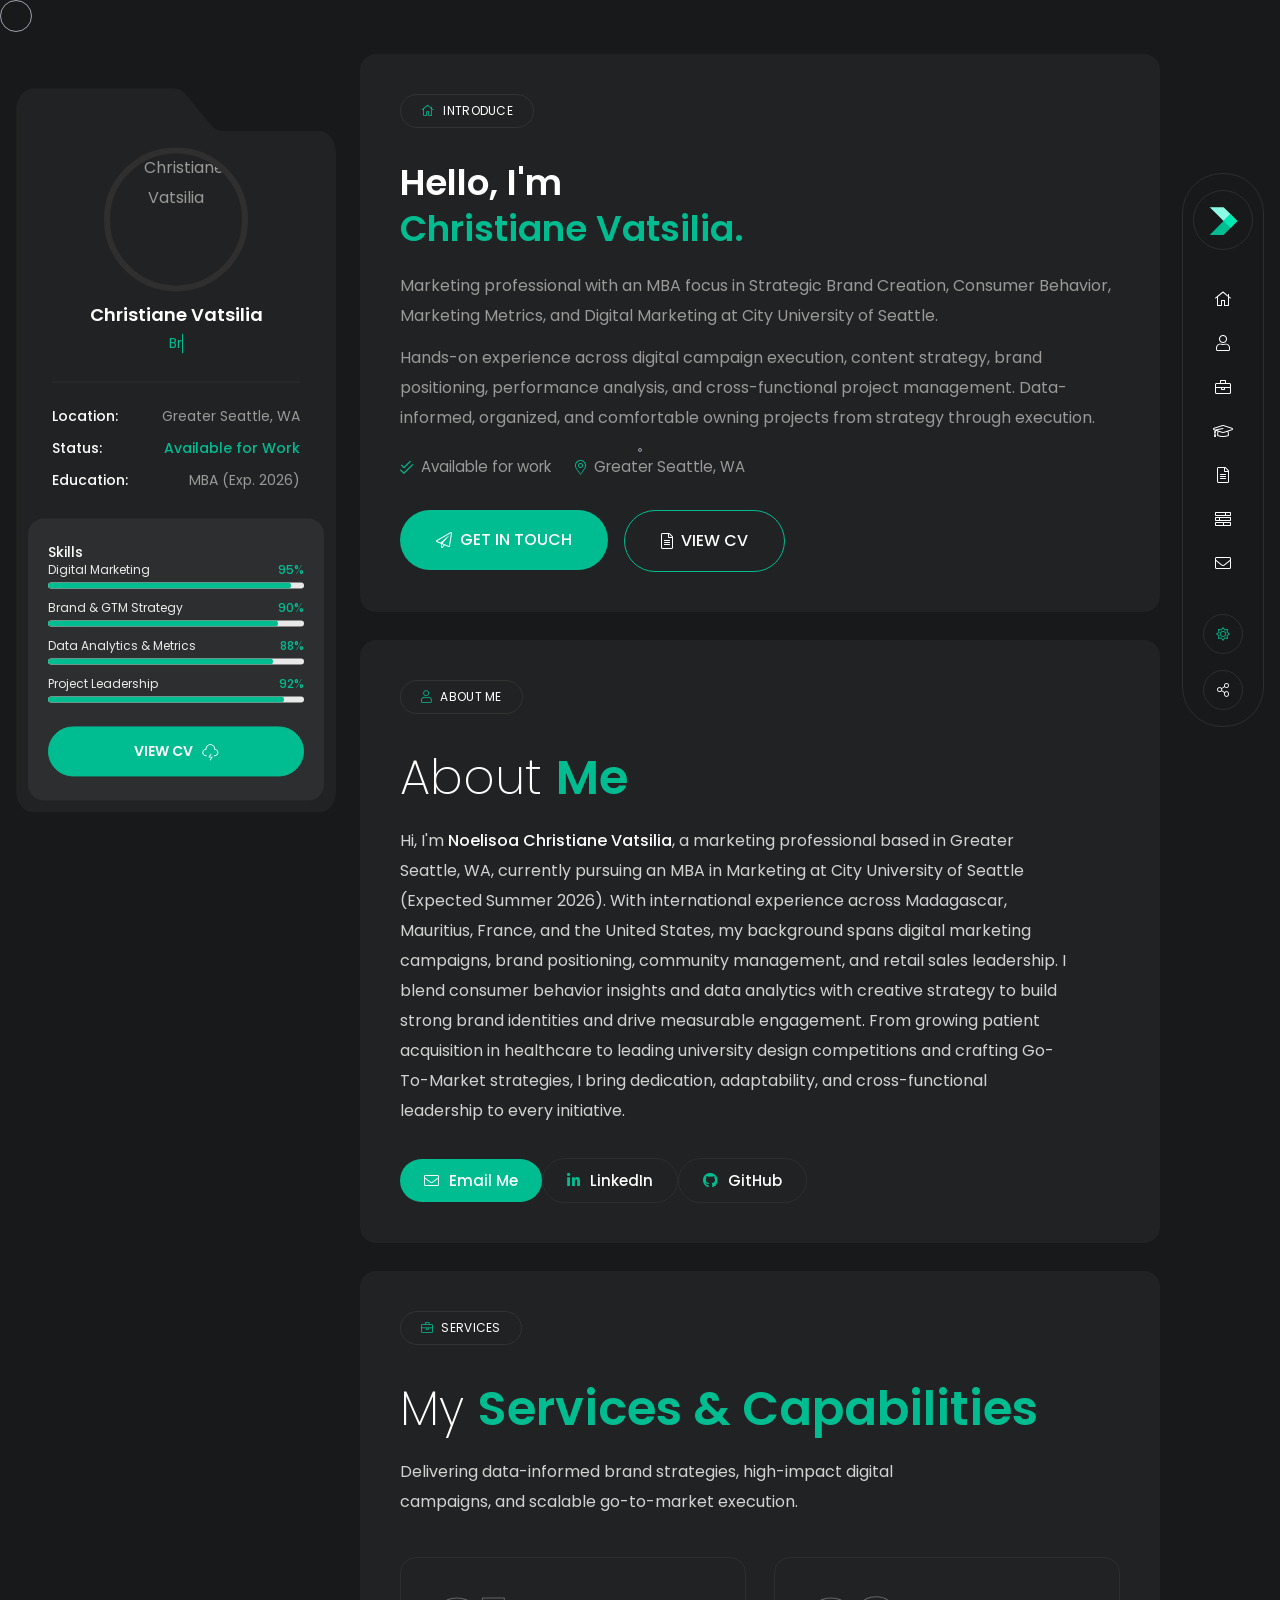
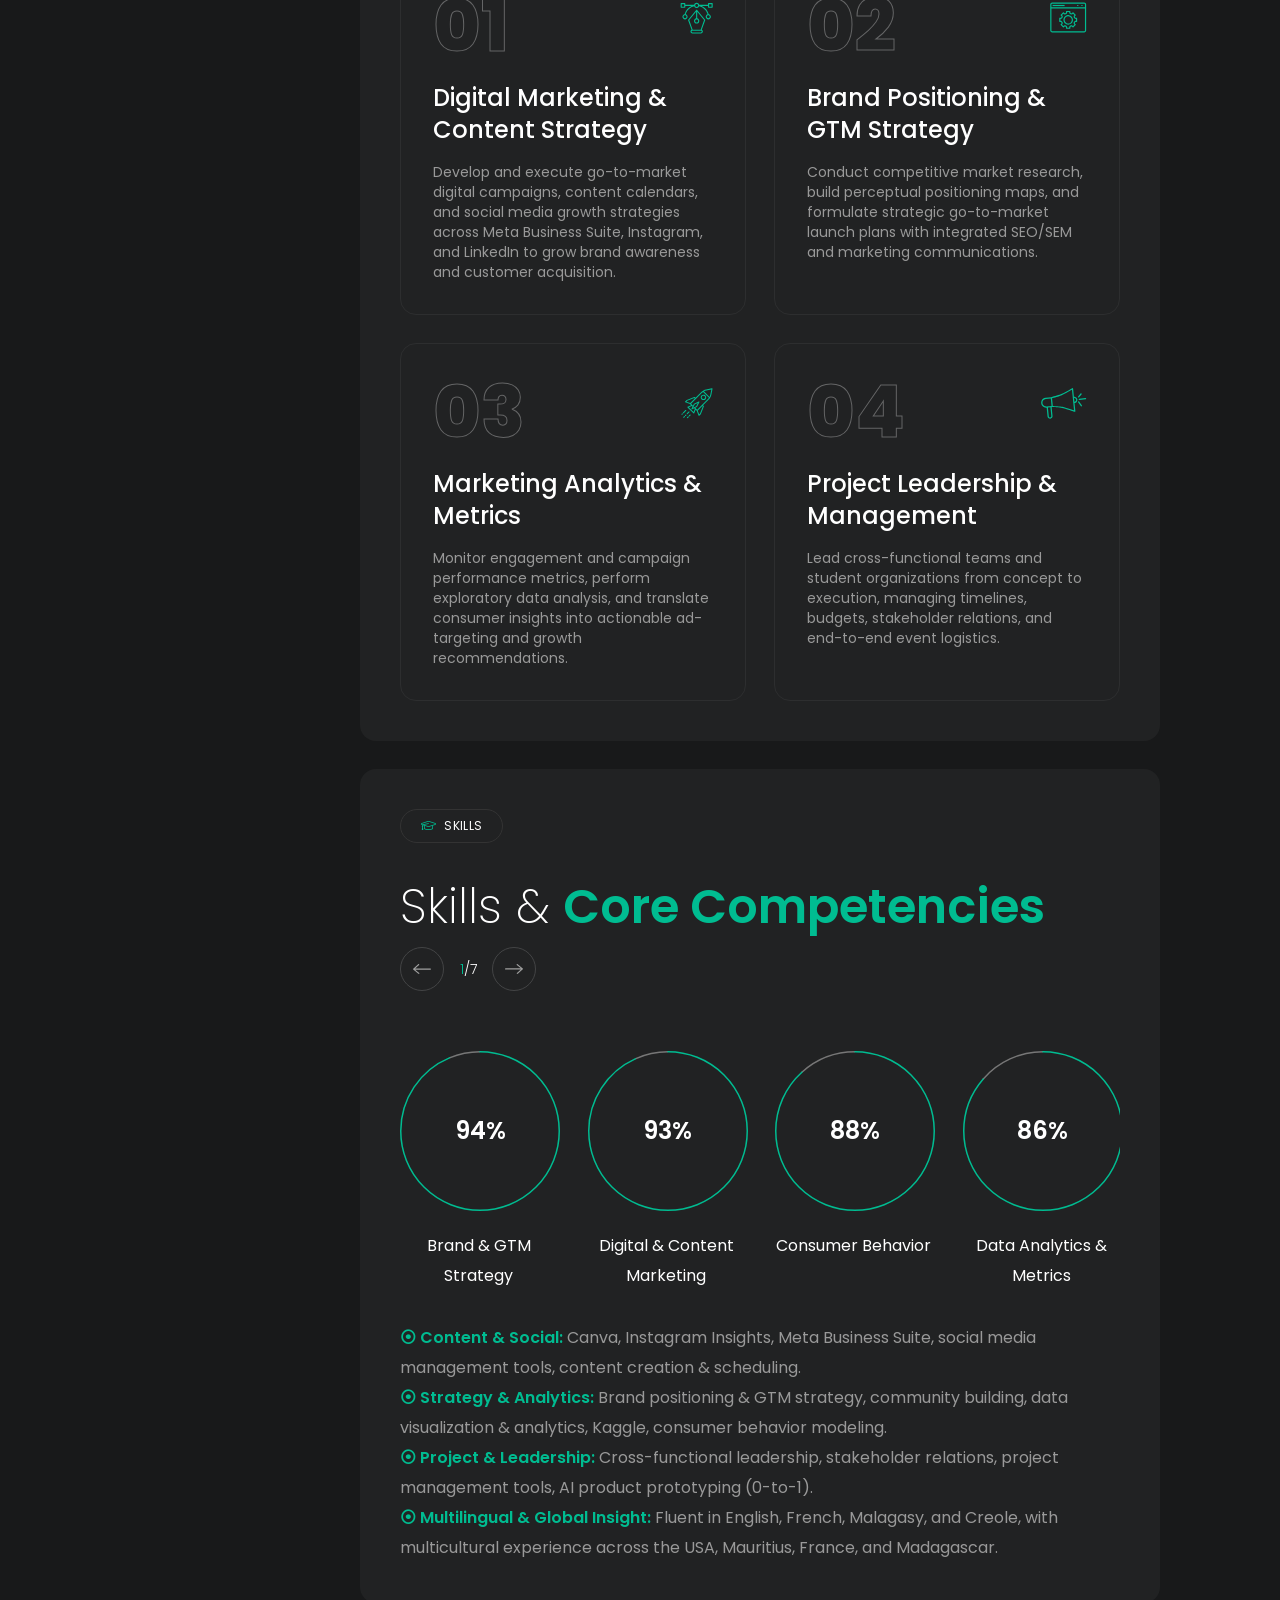
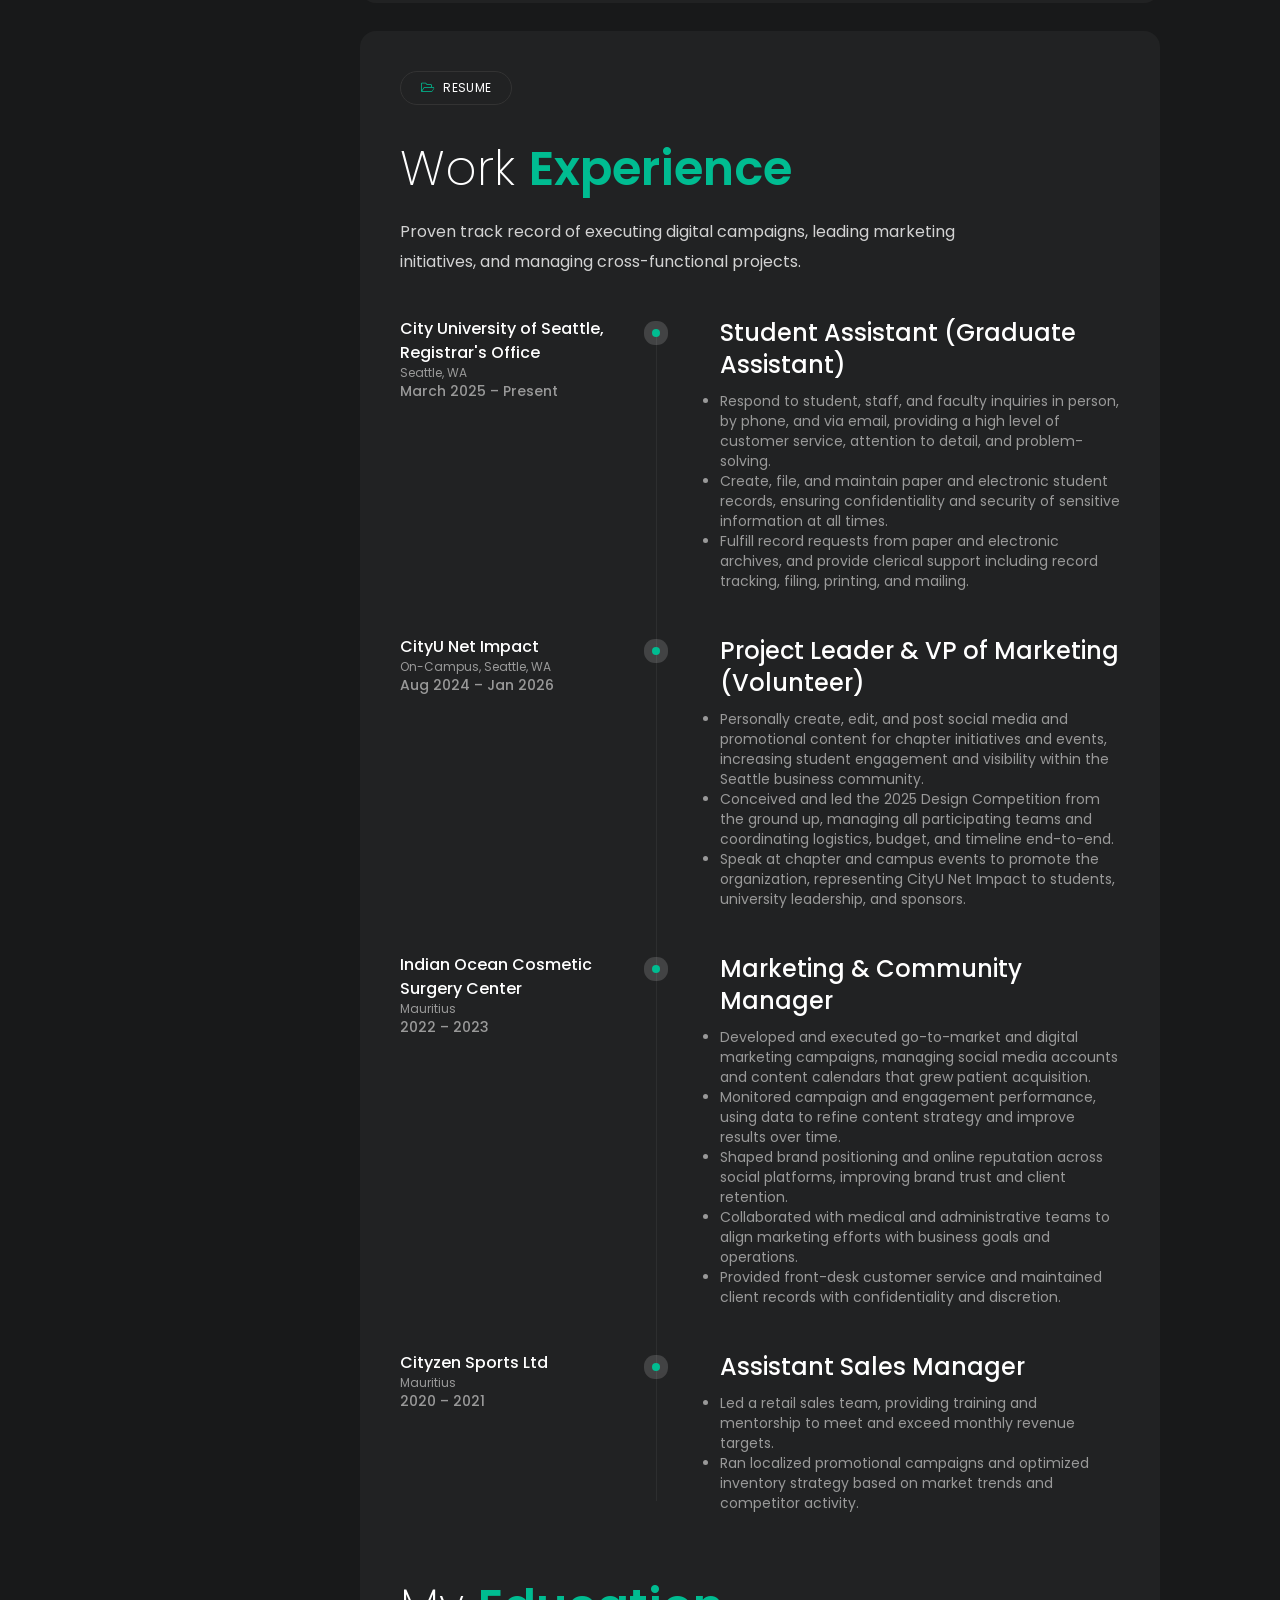
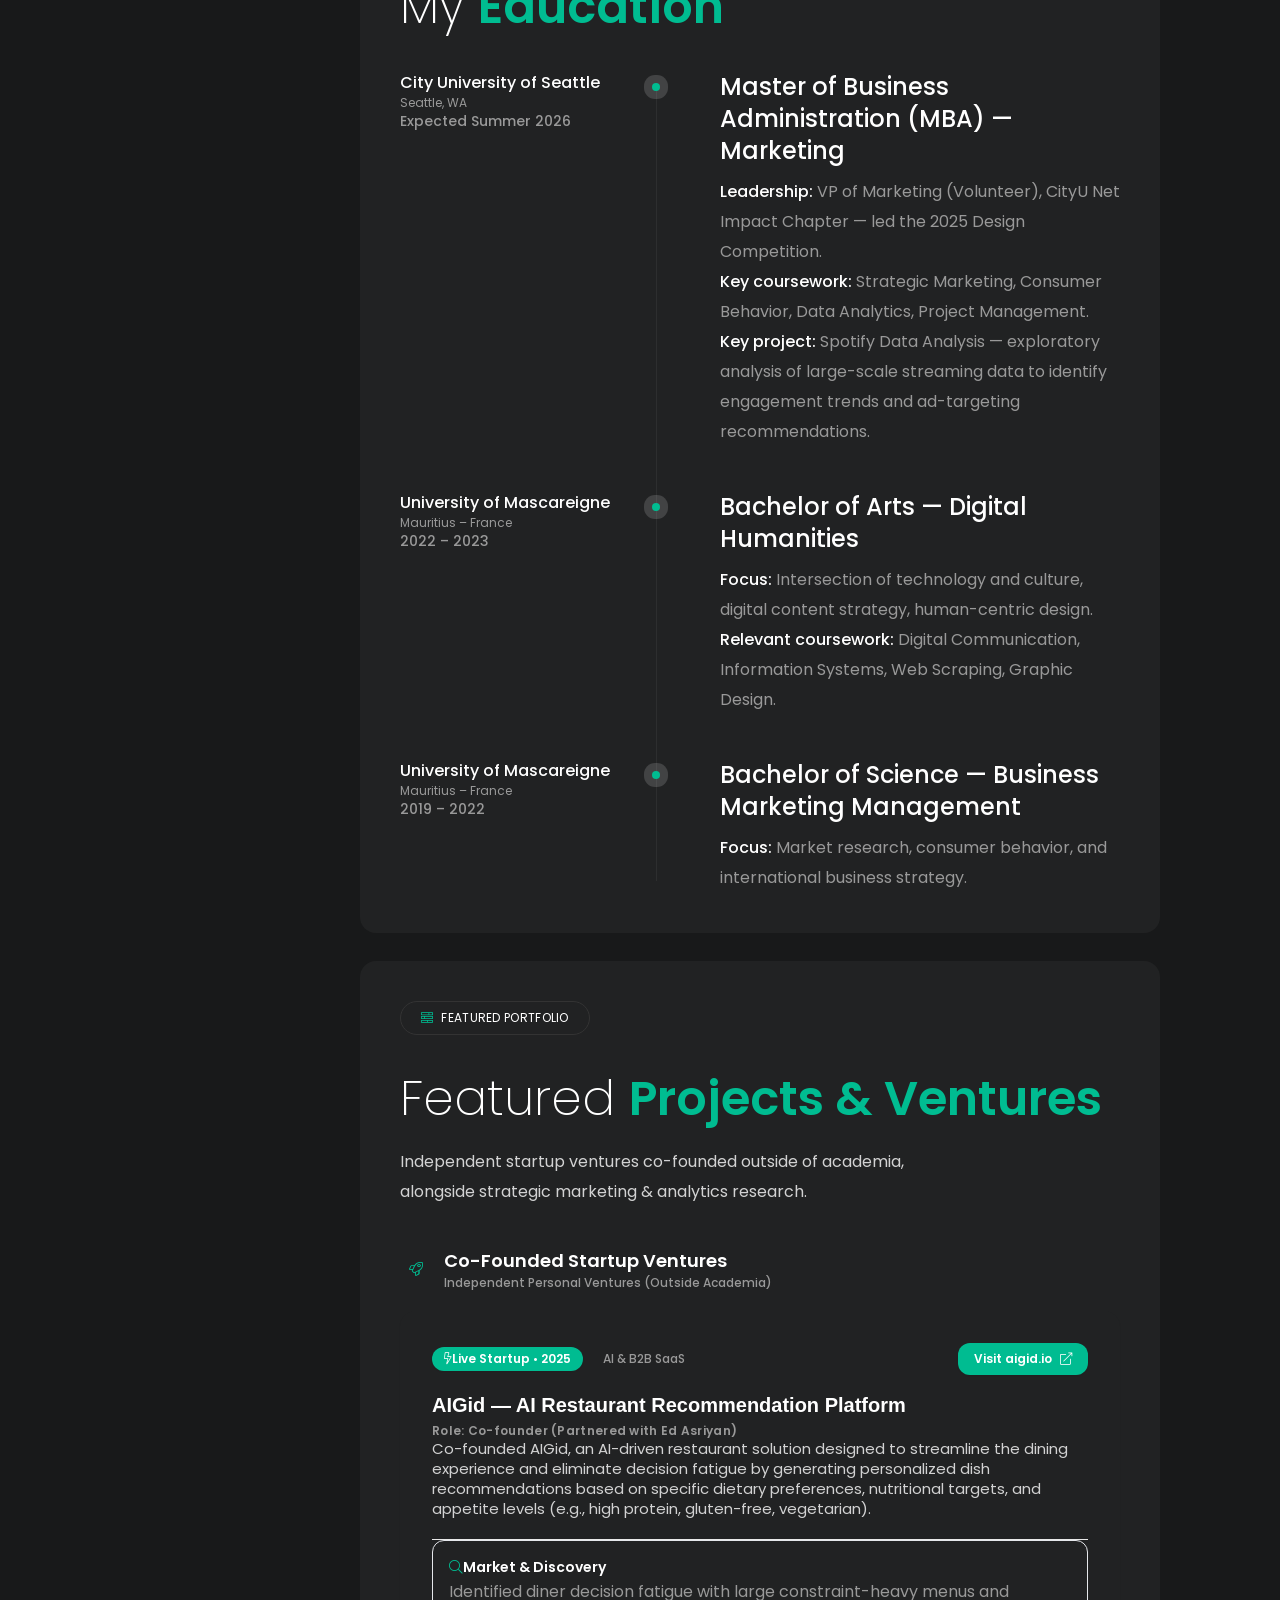
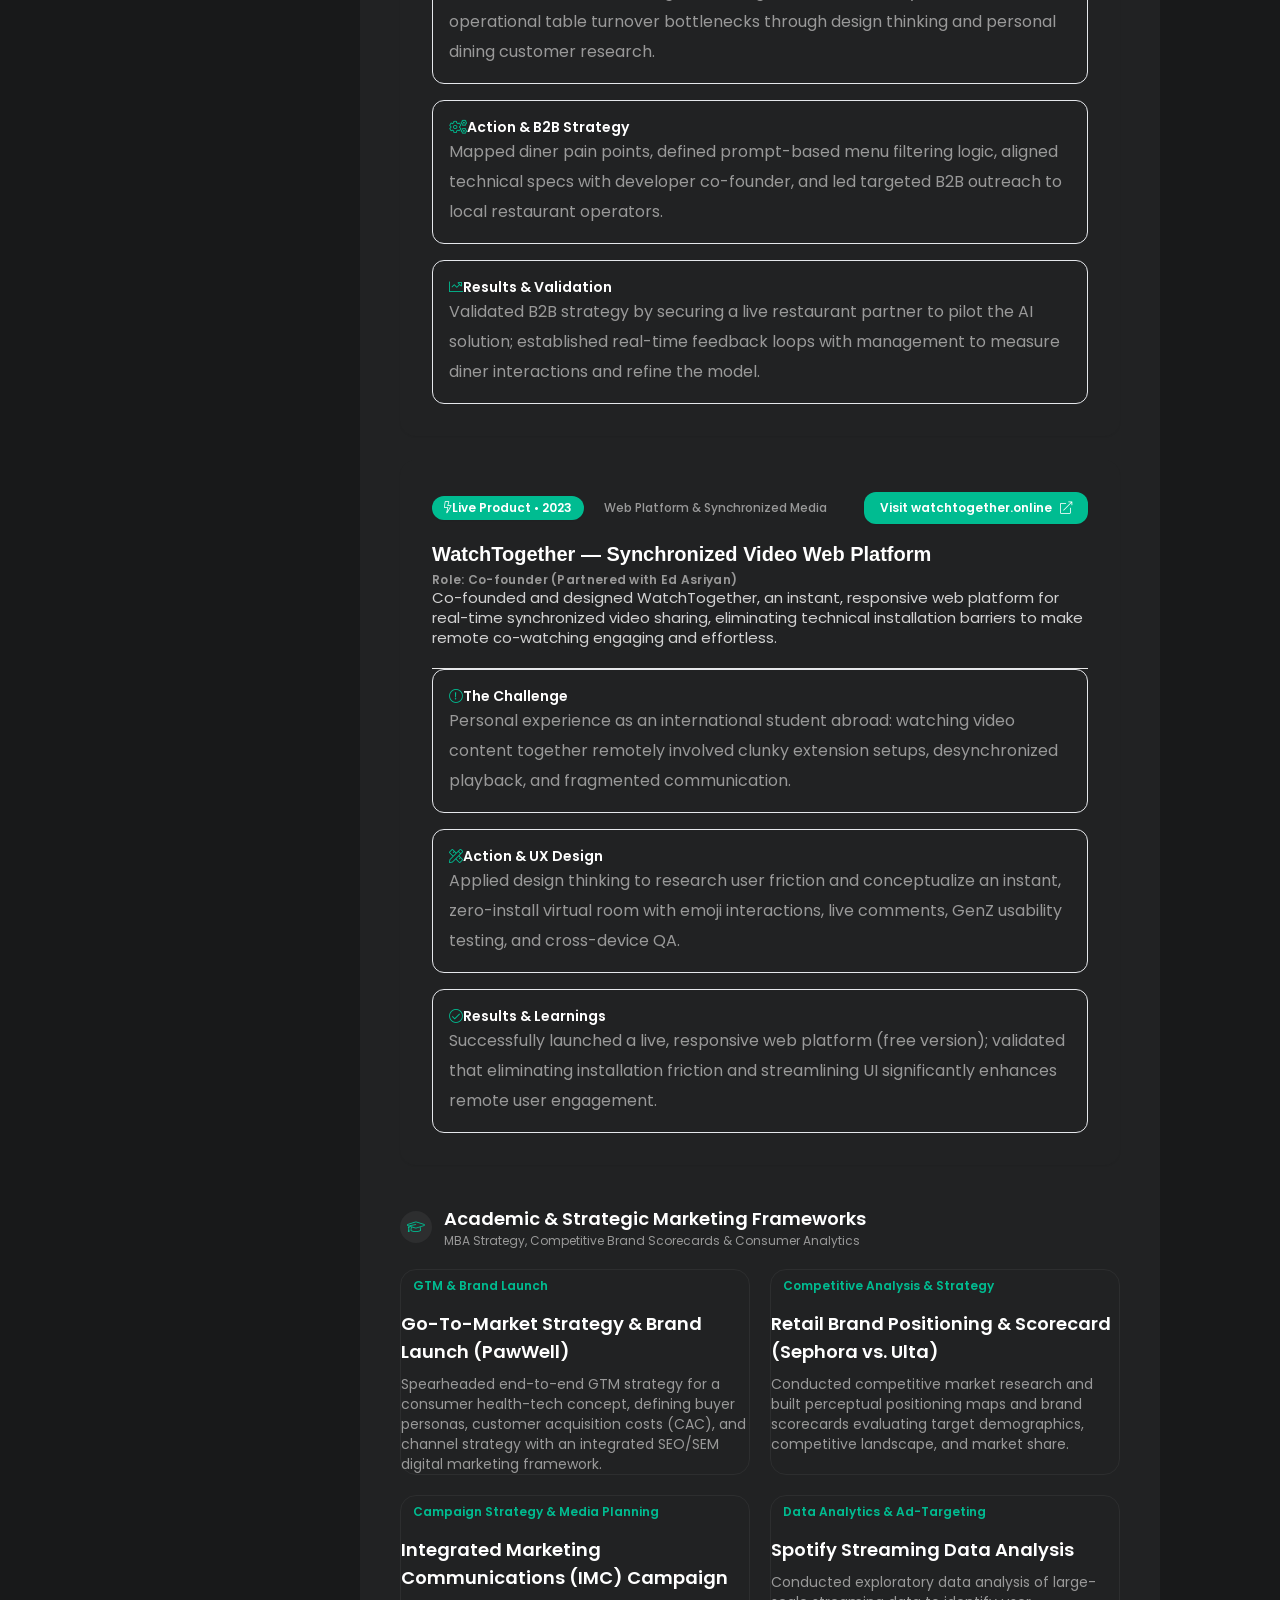
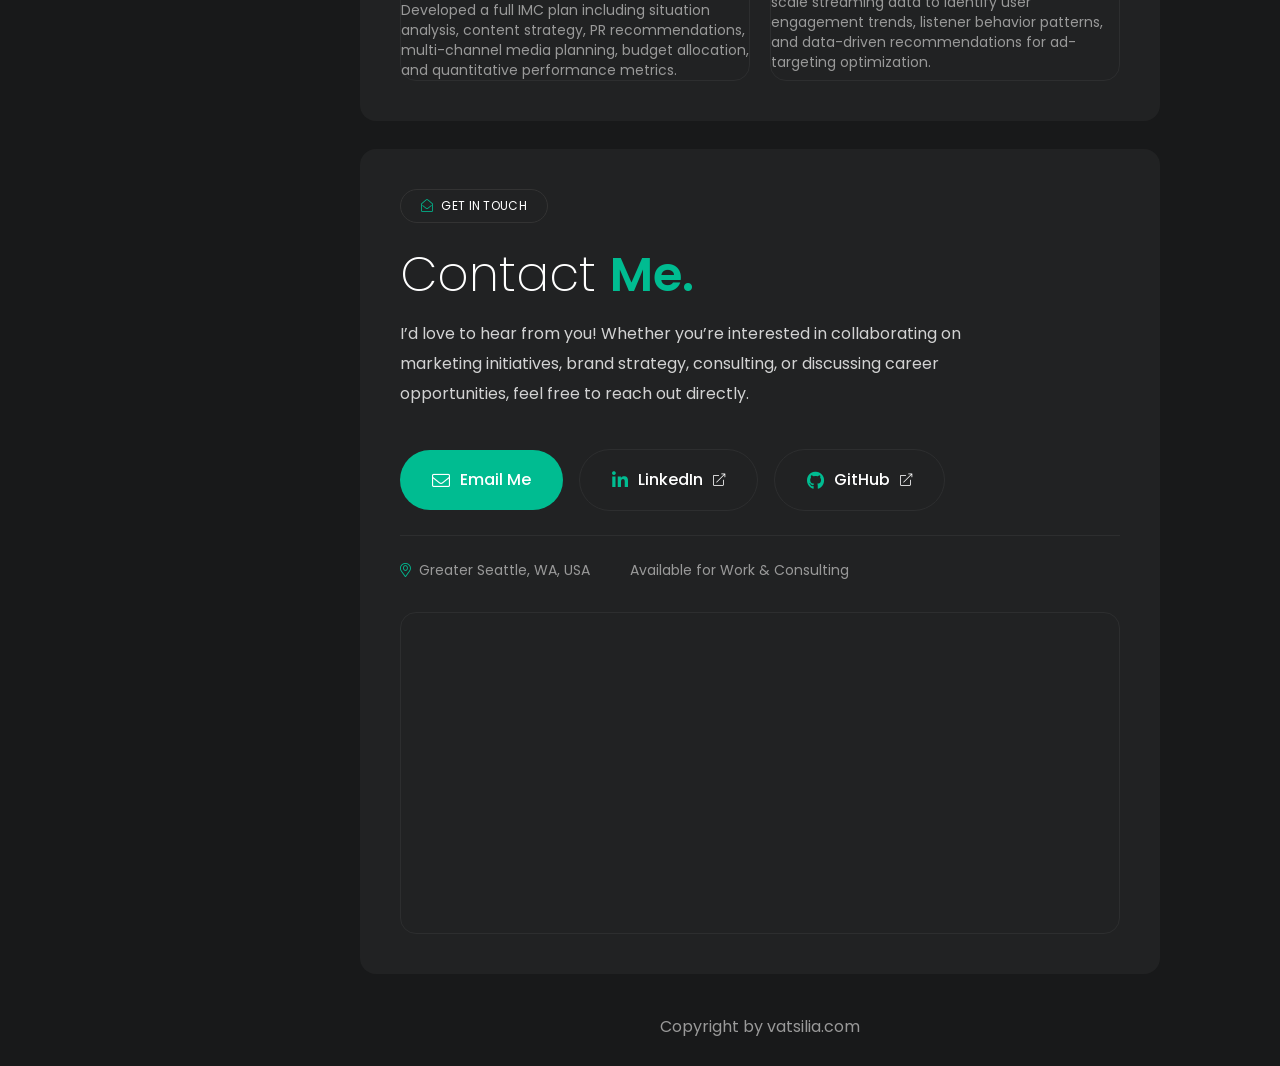
==== commit 08fa30c4: "localization" ====
--- a/index.html
+++ b/index.html
@@ -1341,7 +1341,8 @@
 
                         <div class="mt-8 overflow-hidden rounded-2xl border border-platinum dark:border-metalBlack">
                             <iframe
-                                src="https://maps.google.com/maps?q=Greater%20Seattle%2C%20WA&amp;t=&amp;z=9&amp;ie=UTF8&amp;iwloc=&amp;output=embed"
+                                title="Greater Seattle, WA Map"
+                                src="https://www.google.com/maps/embed?pb=!1m14!1m12!1m3!1d436000.0000000000!2d-122.2800000!3d47.6200000!2m3!1f0!2f0!3f0!3m2!1i1024!2i768!4f13.1!5e0!3m2!1sen!2sus!4v1732432060747!5m2!1sen!2sus"
                                 width="100%"
                                 height="320"
                                 style="border:0;"
